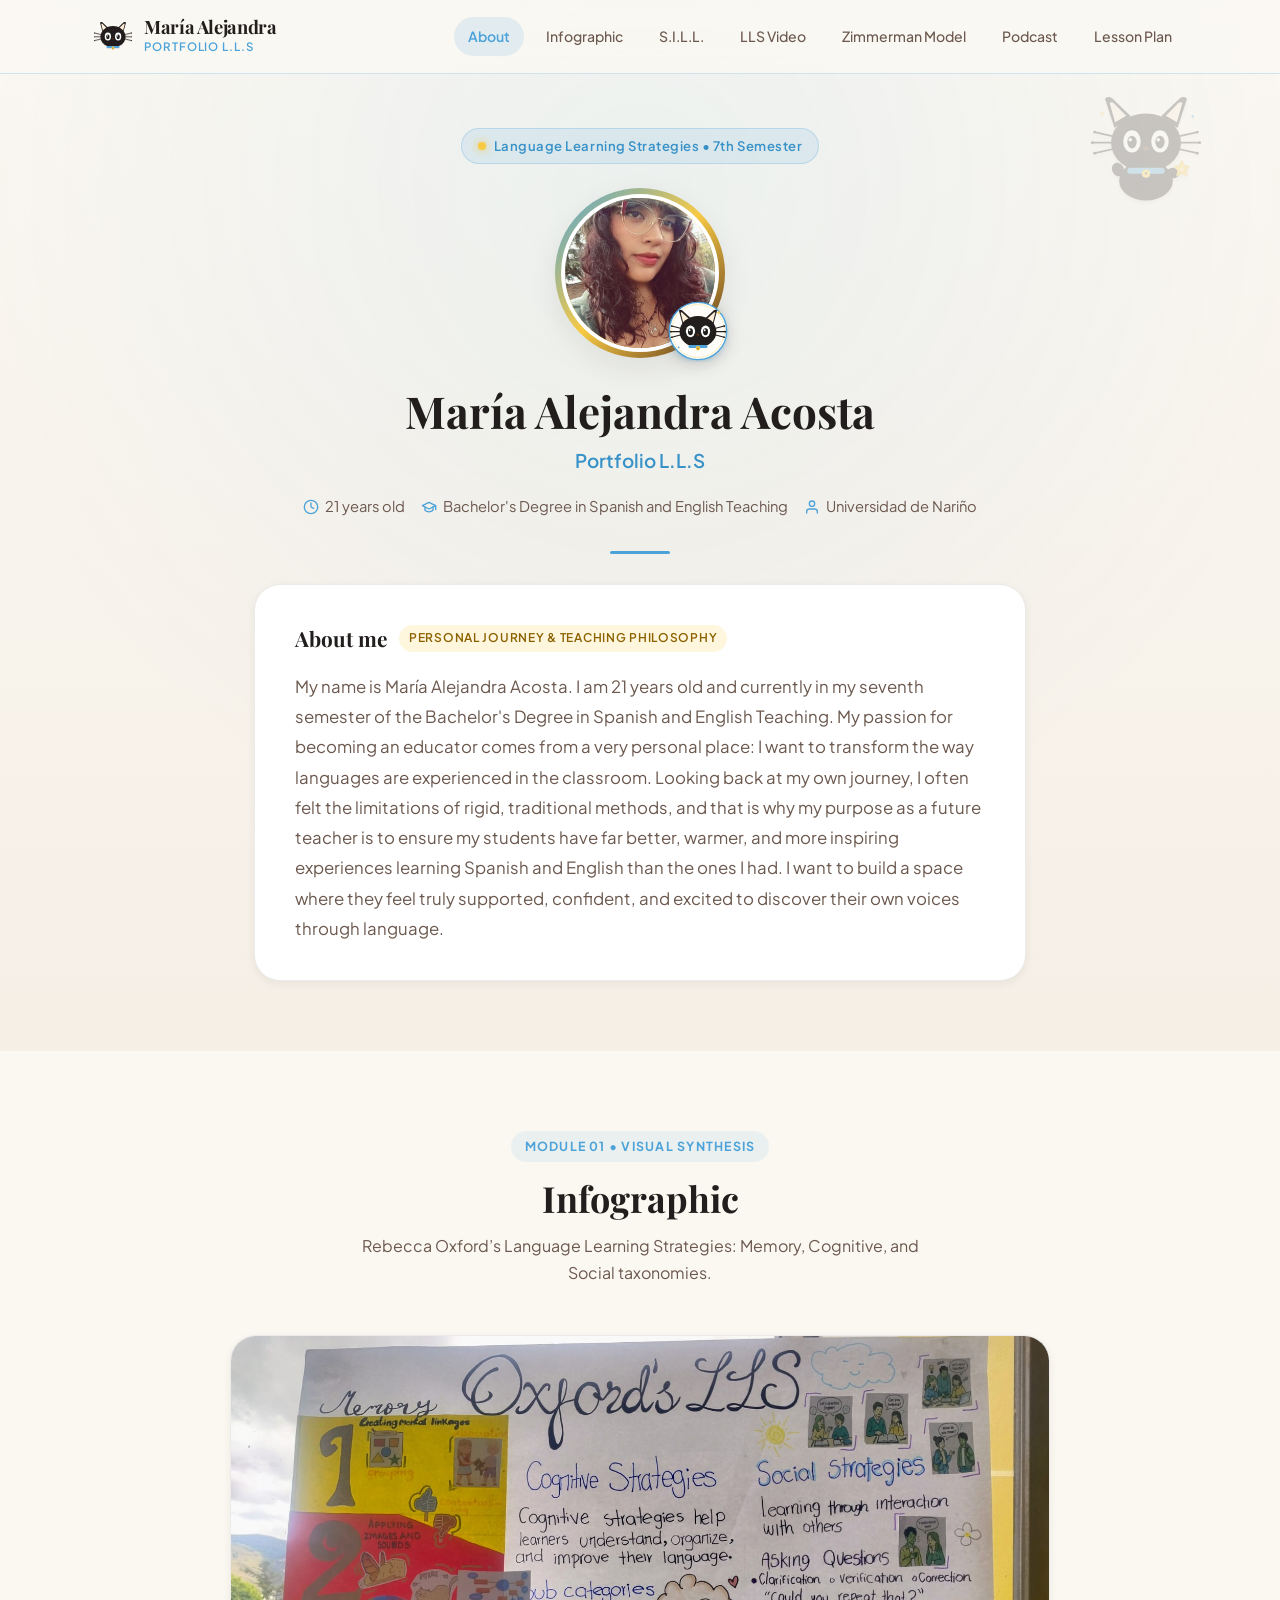
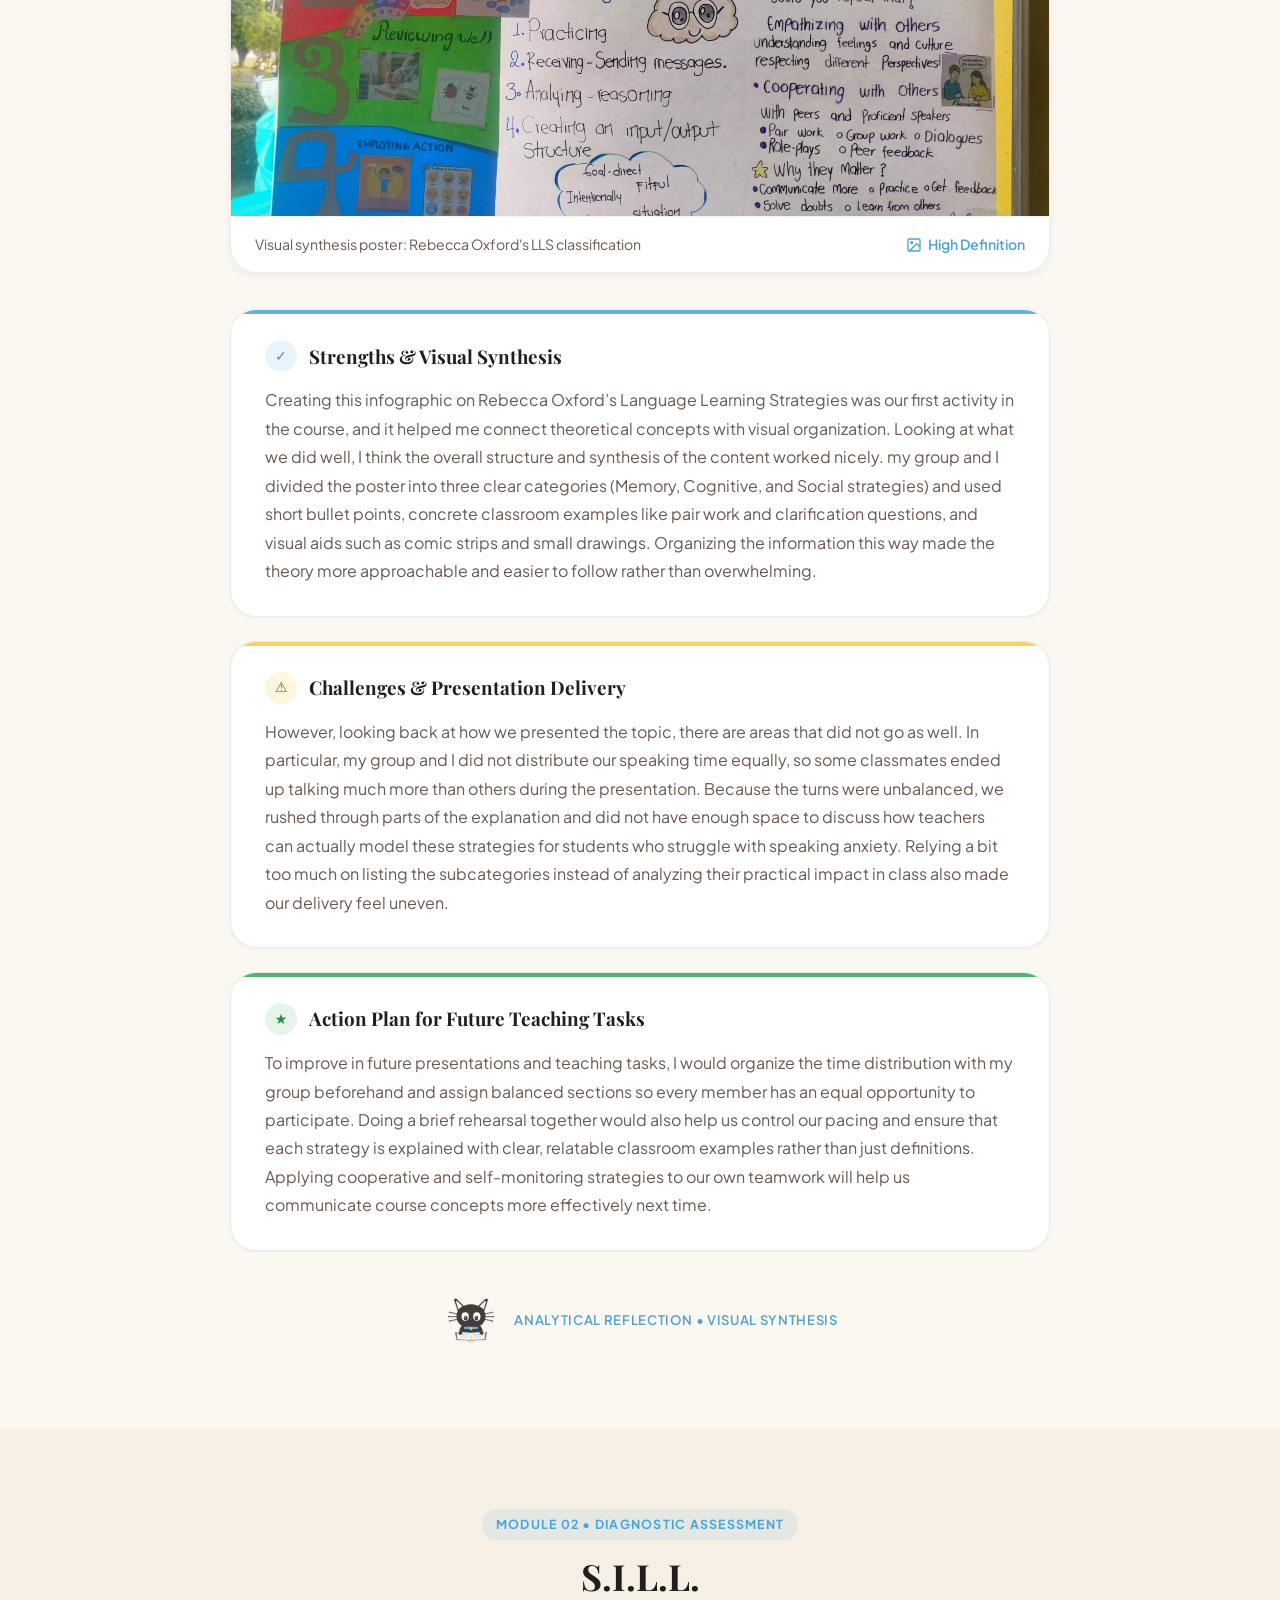
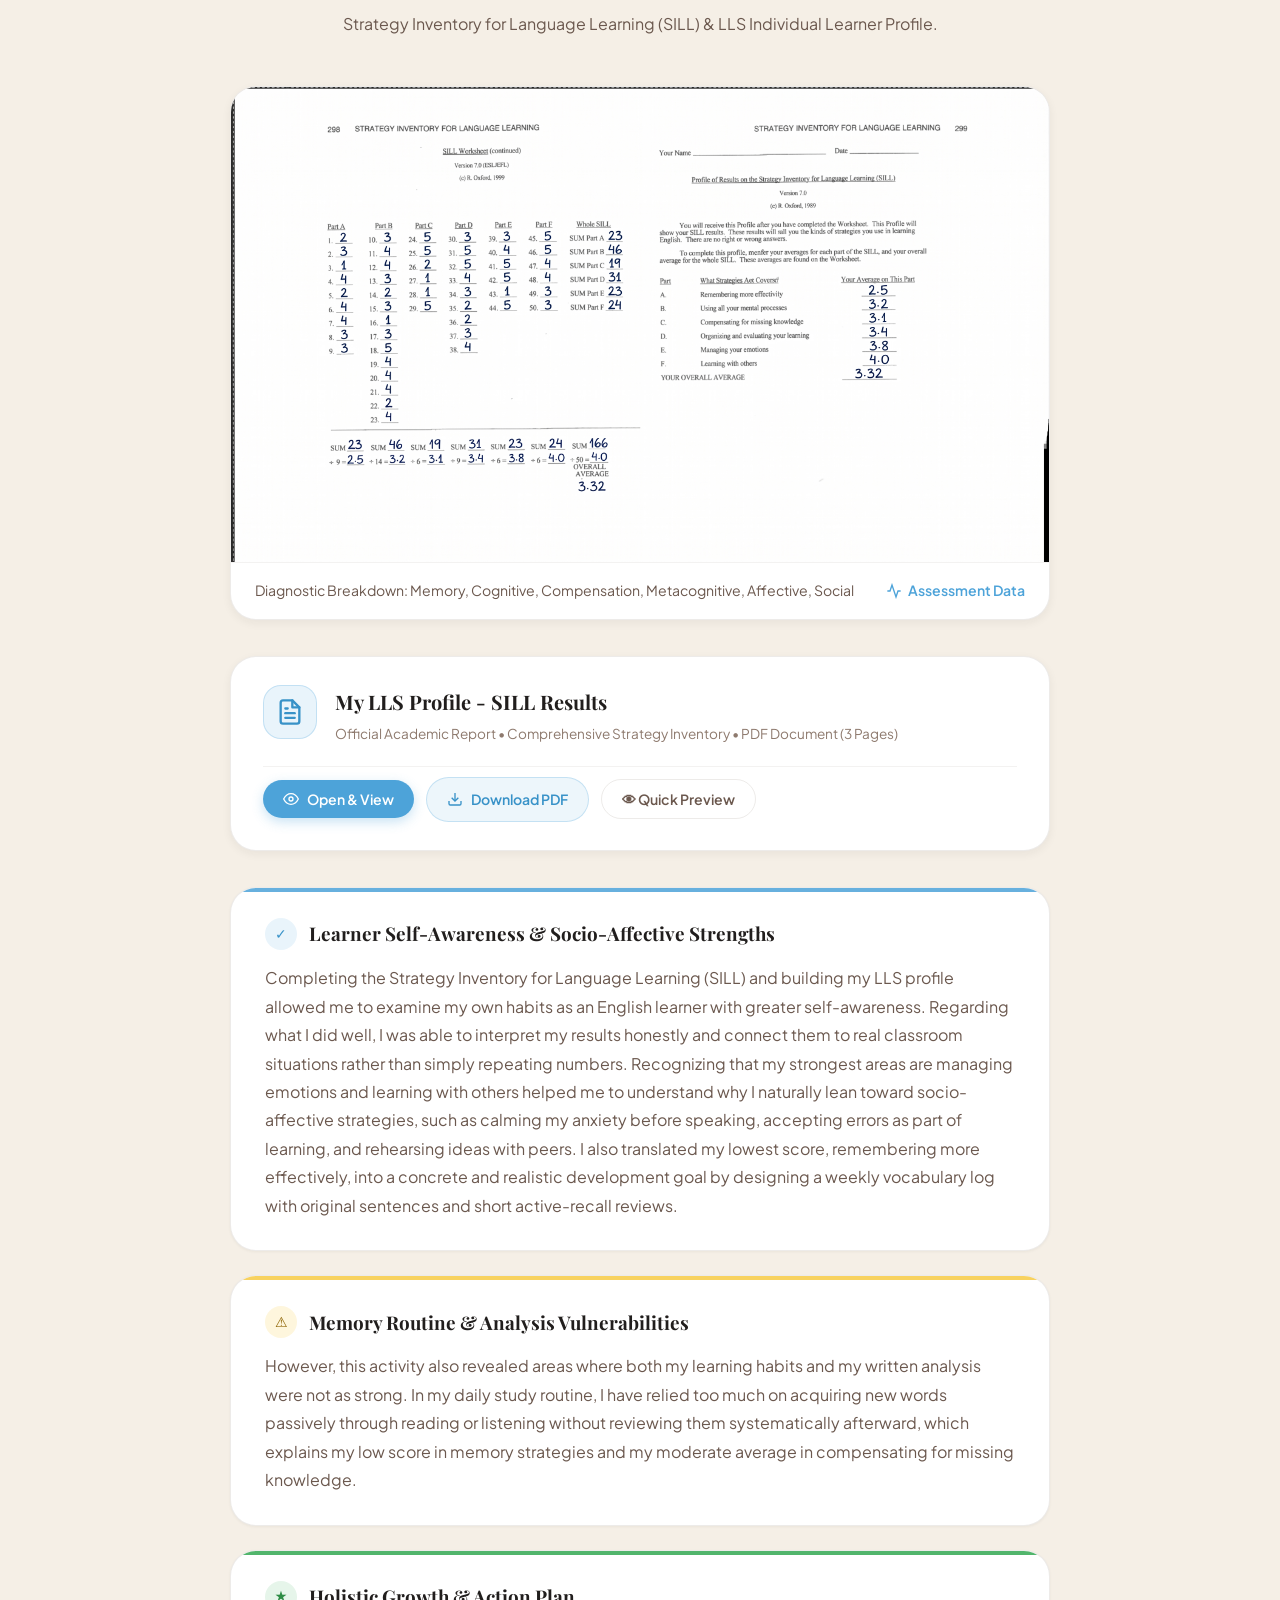
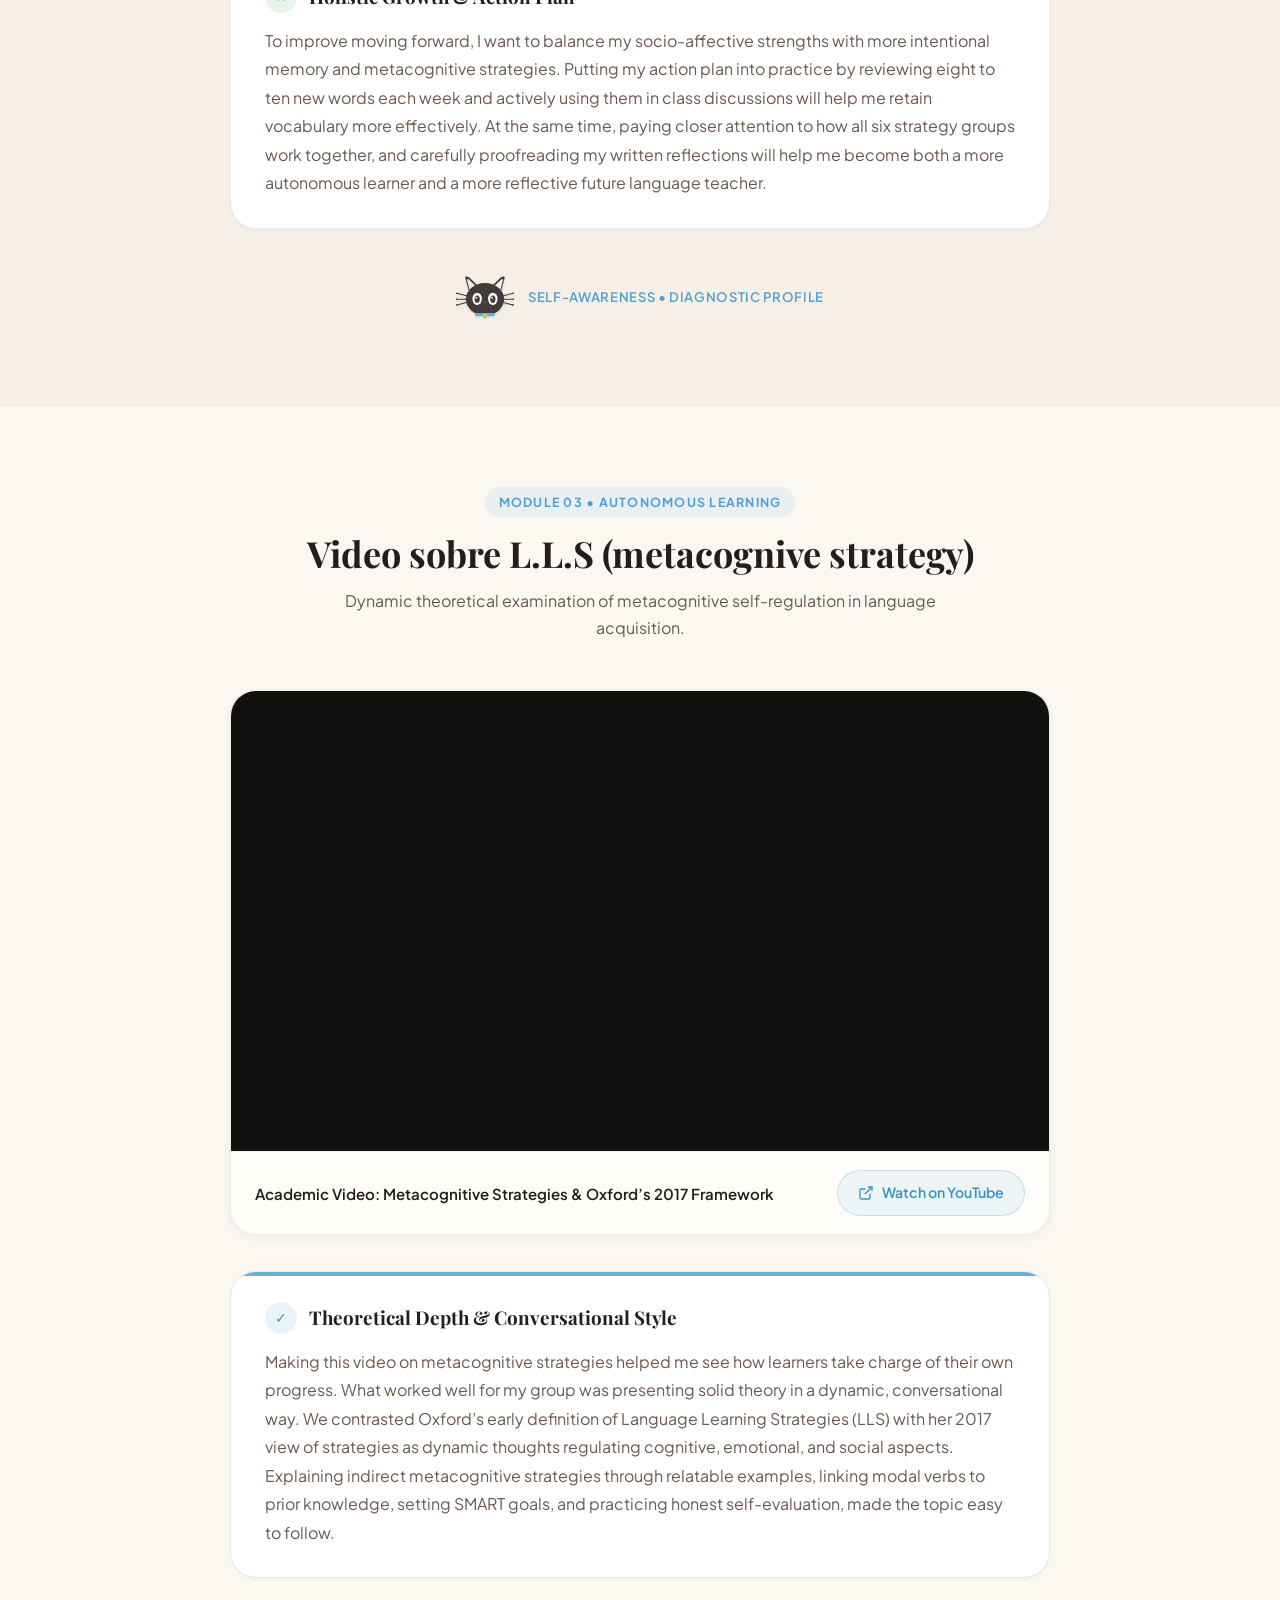
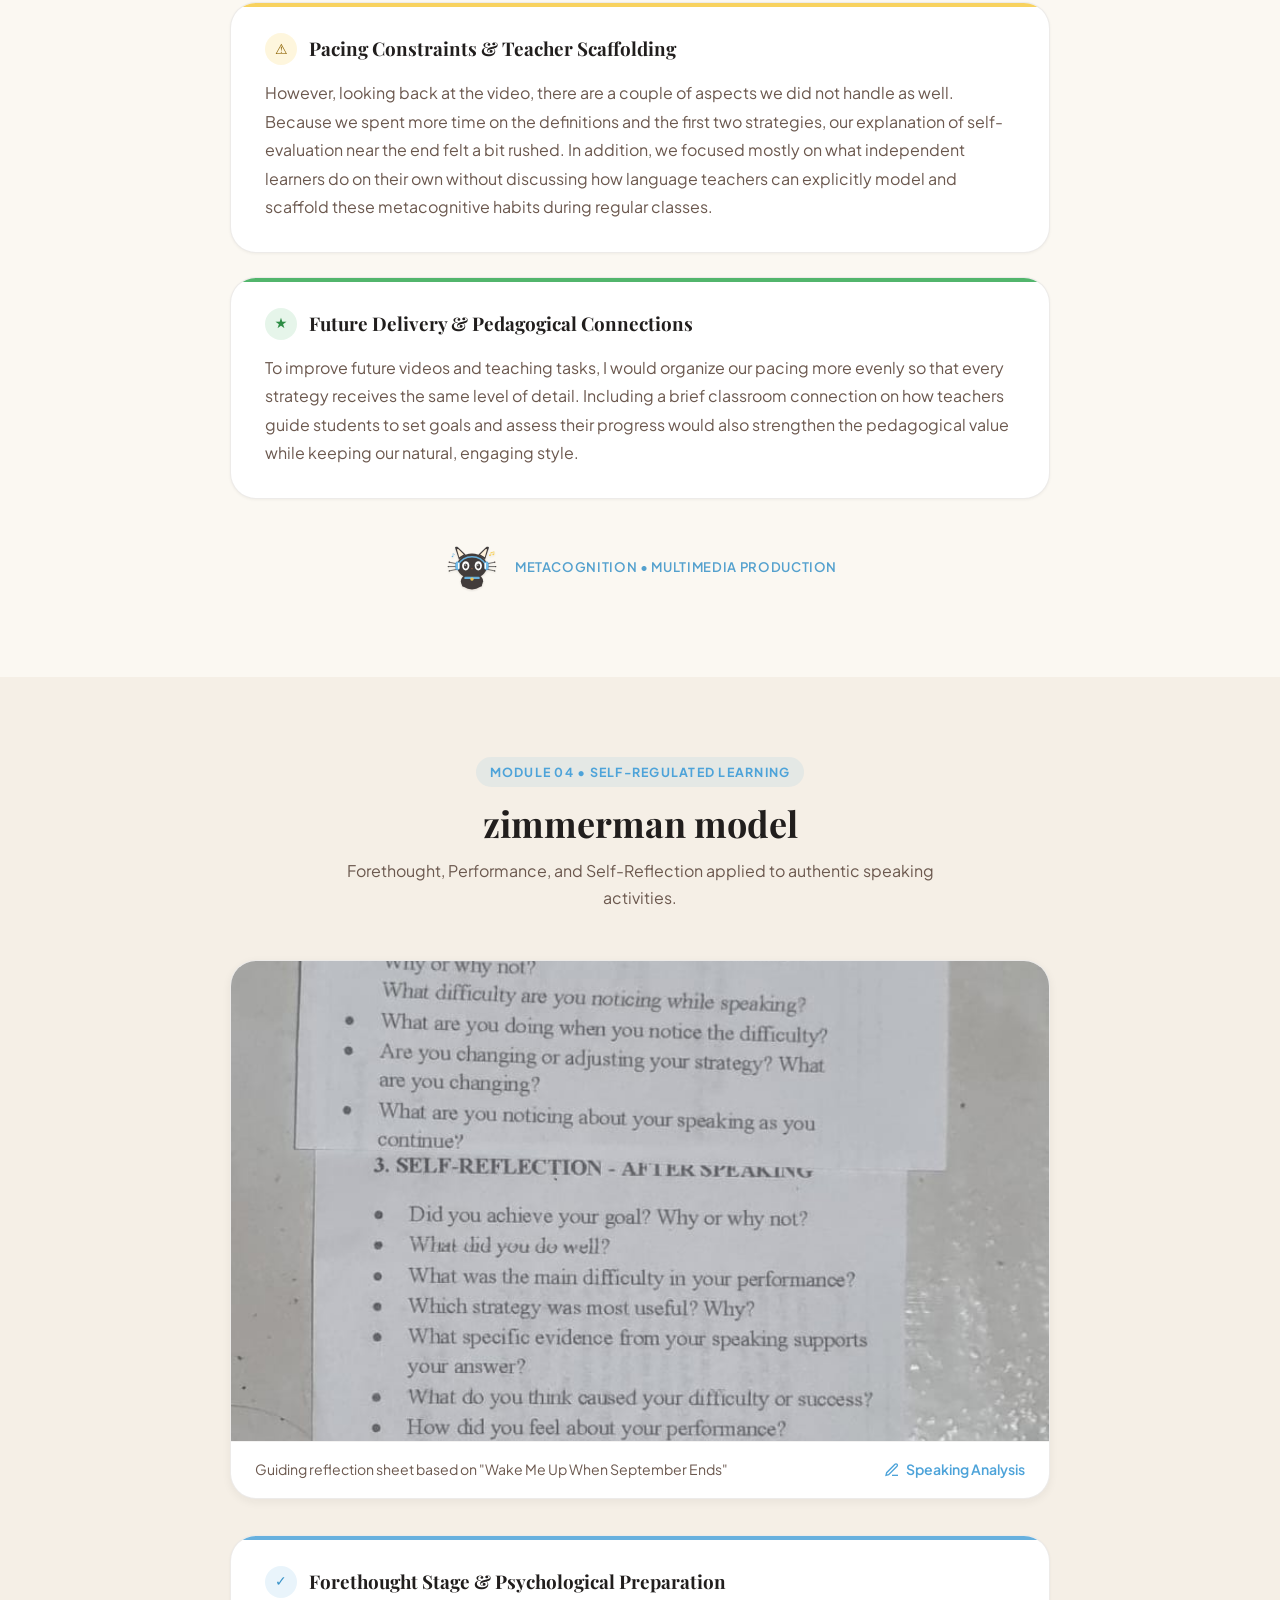
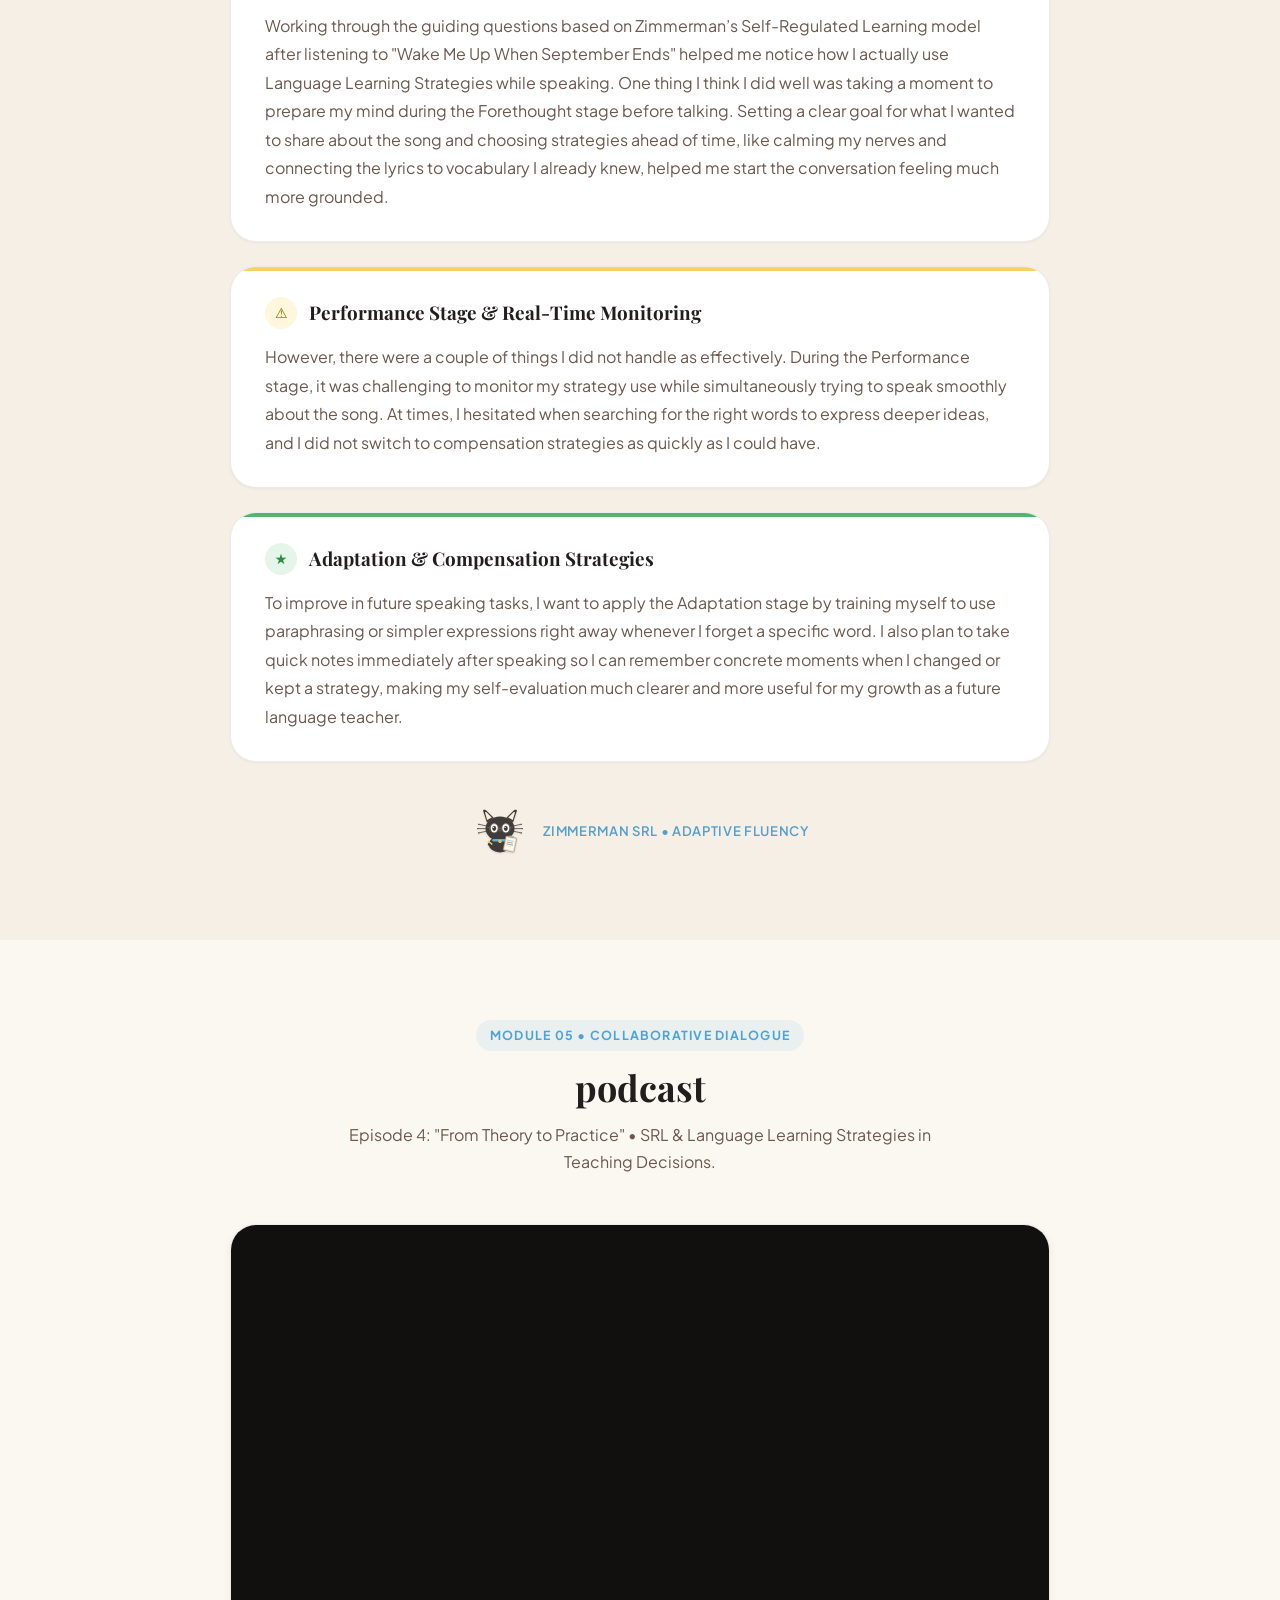
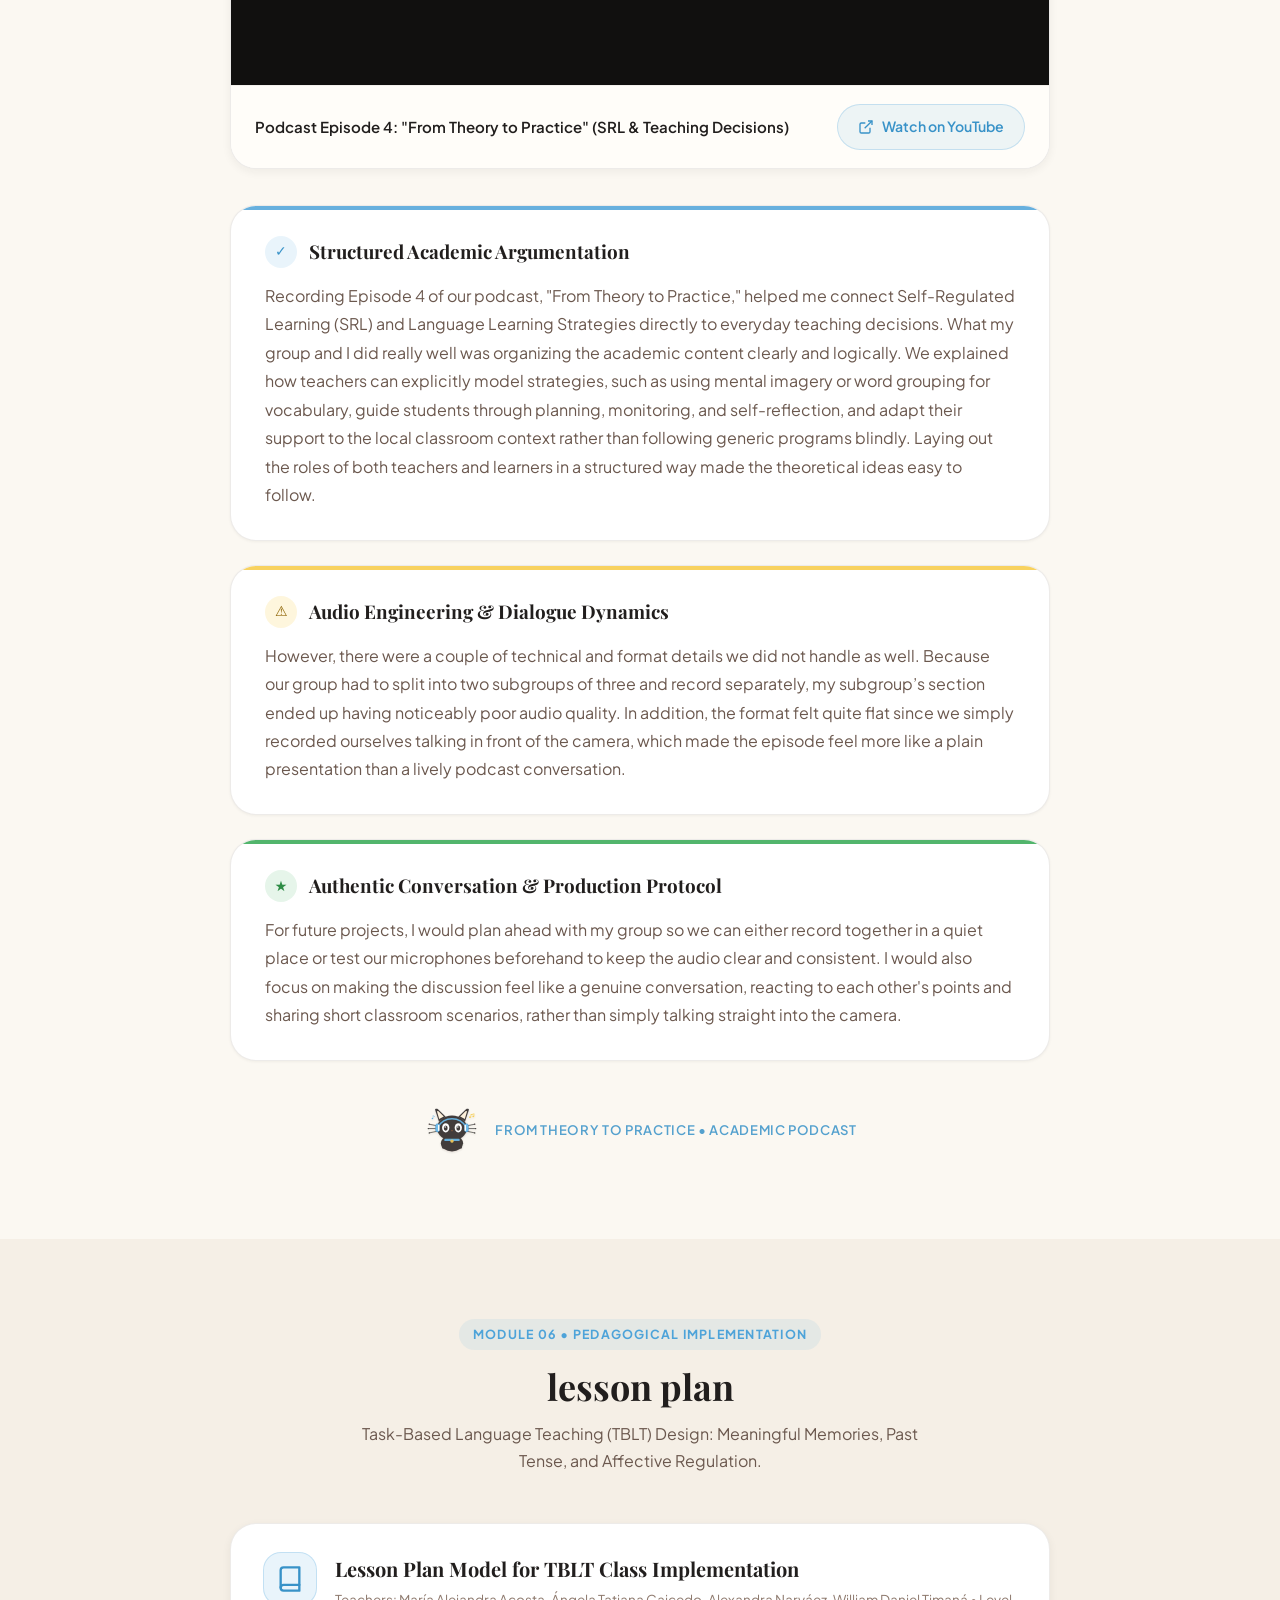
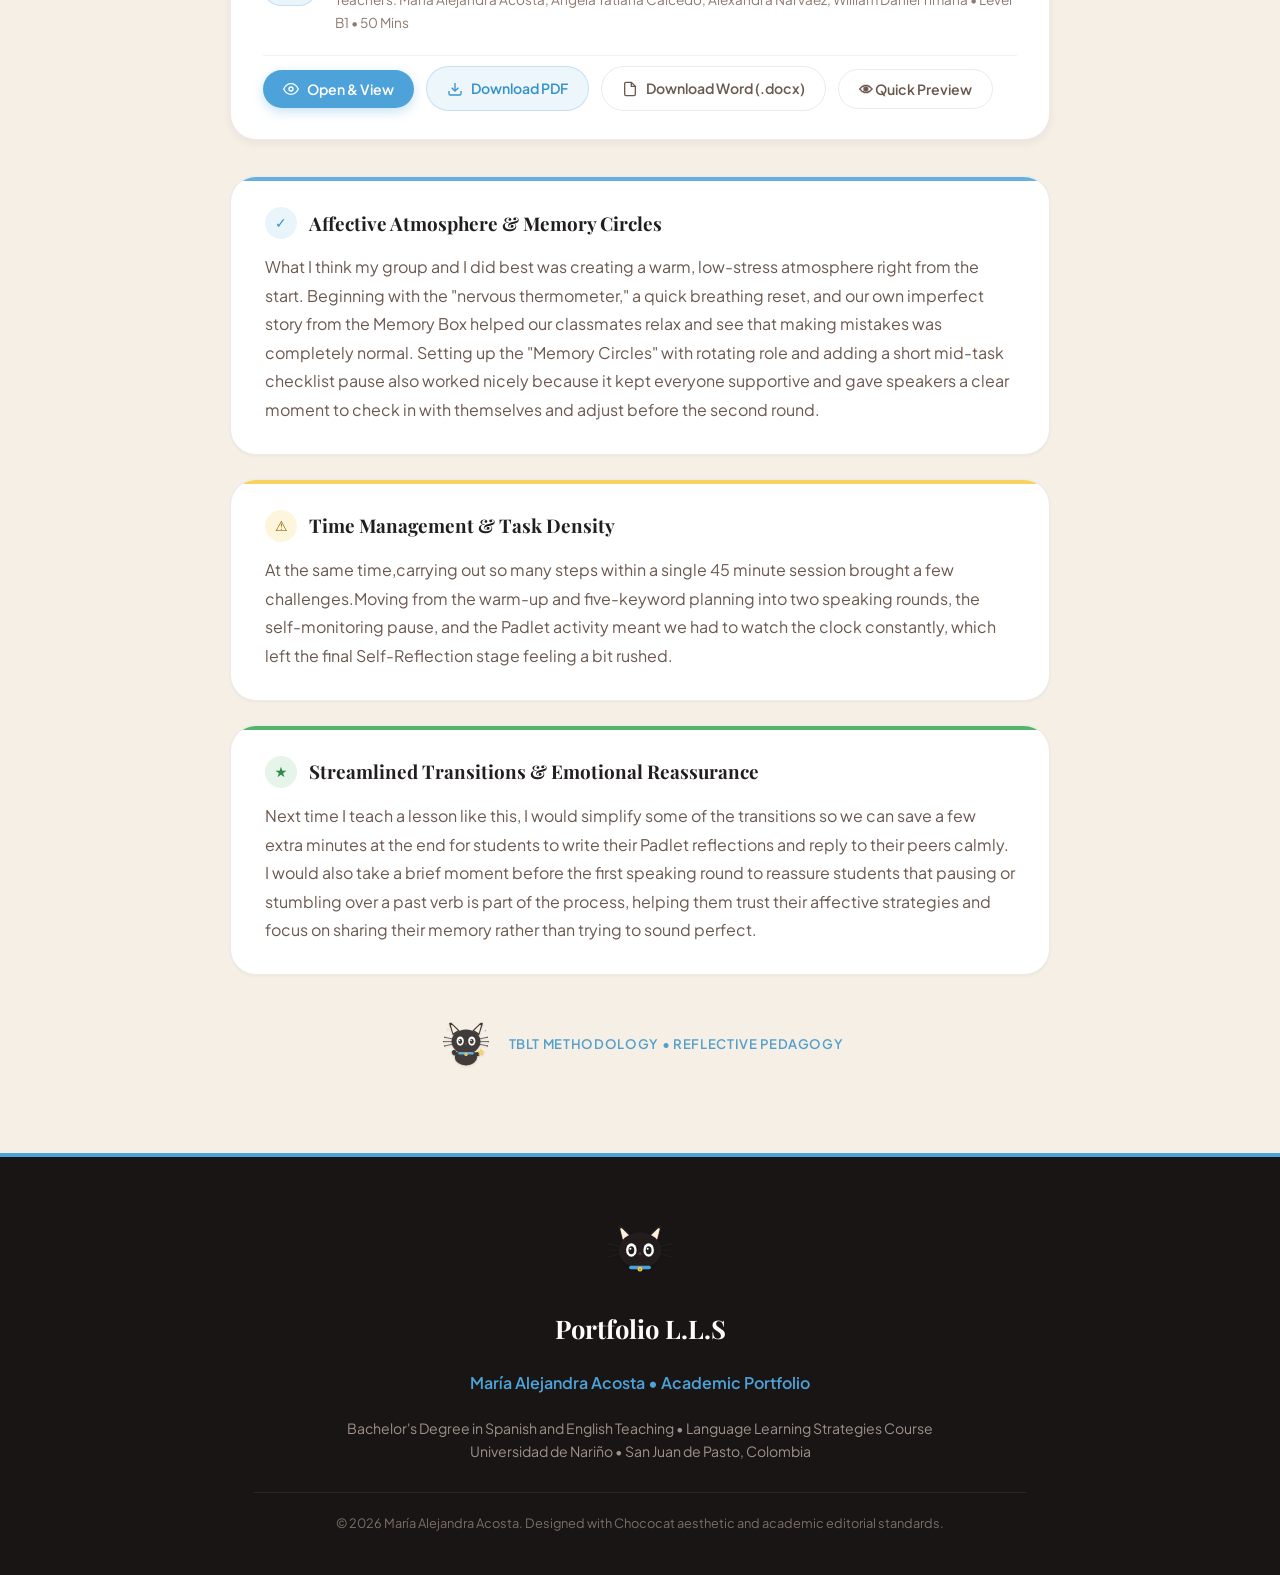
==== index.html @ d465d424 "feat: complete academic portfolio with Chococat theme, exact text fidelity and organized assets" ====
<!DOCTYPE html>
<html lang="en">
<head>
  <meta charset="UTF-8">
  <meta name="viewport" content="width=device-width, initial-scale=1.0">
  <title>Portfolio L.L.S | María Alejandra Acosta</title>
  <meta name="description" content="Academic Portfolio for Language Learning Strategies (L.L.S.) by María Alejandra Acosta, Bachelor's Degree in Spanish and English Teaching.">
  <meta name="author" content="María Alejandra Acosta">
  
  <!-- Favicon Chococat -->
  <link rel="icon" type="image/svg+xml" href="assets/images/favicon.svg">
  
  <!-- Stylesheets -->
  <link rel="stylesheet" href="assets/css/styles.css">
</head>
<body>

  <!-- ======================================================================
       Fixed Navbar with Glassmorphism
       ====================================================================== -->
  <header class="navbar" id="navbar">
    <div class="container navbar__inner">
      <a href="#about" class="navbar__brand" aria-label="Go to top">
        <img src="assets/images/chococat-head.svg" alt="Chococat Logo" class="navbar__logo-icon">
        <div class="navbar__brand-text">
          <span class="navbar__brand-name">María Alejandra</span>
          <span class="navbar__brand-tag">Portfolio L.L.S</span>
        </div>
      </a>

      <!-- Desktop Navigation Menu -->
      <nav class="navbar__nav" id="navbar-menu" aria-label="Main Navigation">
        <a href="#about" class="navbar__link active">About</a>
        <a href="#infographic" class="navbar__link">Infographic</a>
        <a href="#sill" class="navbar__link">S.I.L.L.</a>
        <a href="#metacognitive-video" class="navbar__link">LLS Video</a>
        <a href="#zimmerman" class="navbar__link">Zimmerman Model</a>
        <a href="#podcast" class="navbar__link">Podcast</a>
        <a href="#lesson-plan" class="navbar__link">Lesson Plan</a>
      </nav>

      <!-- Mobile Hamburger Toggle -->
      <button class="navbar__toggle" id="navbar-toggle" aria-label="Toggle navigation menu" aria-expanded="false">
        <span class="navbar__toggle-icon">
          <span class="navbar__toggle-line"></span>
          <span class="navbar__toggle-line"></span>
          <span class="navbar__toggle-line"></span>
        </span>
      </button>
    </div>
  </header>

  <main>
    <!-- ====================================================================
         Hero Section & About Me
         ==================================================================== -->
    <header class="hero" id="about">
      <div class="container hero__inner">
        <!-- Floating Subtle Chococat Decoration -->
        <img src="assets/images/chococat-star.svg" alt="" class="hero__decoration-cat" aria-hidden="true">

        <div class="hero__badge-track">
          <span class="hero__badge-dot"></span>
          <span>Language Learning Strategies &bull; 7th Semester</span>
        </div>

        <!-- Profile Photo with Chococat Interactive Badge -->
        <div class="hero__avatar-wrapper">
          <div class="hero__avatar-ring">
            <img src="assets/images/maria-alejandra-profile.jpg" alt="Photograph of María Alejandra Acosta" class="hero__avatar-img">
          </div>
          <img src="assets/images/chococat-badge.svg" alt="Chococat Badge" class="hero__avatar-chococat-badge" title="Chococat Academic Companion">
        </div>

        <h1 class="hero__title">María Alejandra Acosta</h1>
        <p class="hero__subtitle">Portfolio L.L.S</p>

        <div class="hero__meta">
          <span class="hero__meta-item">
            <svg viewBox="0 0 24 24" fill="none" stroke="currentColor" stroke-width="2" stroke-linecap="round" stroke-linejoin="round"><circle cx="12" cy="12" r="10"></circle><polyline points="12 6 12 12 16 14"></polyline></svg>
            21 years old
          </span>
          <span class="hero__meta-item">
            <svg viewBox="0 0 24 24" fill="none" stroke="currentColor" stroke-width="2" stroke-linecap="round" stroke-linejoin="round"><path d="M22 10v6M2 10l10-5 10 5-10 5z"></path><path d="M6 12v5c3 3 9 3 12 0v-5"></path></svg>
            Bachelor's Degree in Spanish and English Teaching
          </span>
          <span class="hero__meta-item">
            <svg viewBox="0 0 24 24" fill="none" stroke="currentColor" stroke-width="2" stroke-linecap="round" stroke-linejoin="round"><path d="M20 21v-2a4 4 0 0 0-4-4H8a4 4 0 0 0-4 4v2"></path><circle cx="12" cy="7" r="4"></circle></svg>
            Universidad de Nariño
          </span>
        </div>

        <div class="hero__divider"></div>

        <!-- About Me Card (100% Exact Text) -->
        <section class="hero__statement-card content-block" aria-labelledby="about-me-title">
          <div class="hero__statement-header">
            <h2 id="about-me-title" class="hero__statement-label">About me</h2>
            <span class="hero__statement-badge">Personal Journey & Teaching Philosophy</span>
          </div>
          <p class="hero__statement-text">My name is María Alejandra Acosta. I am 21 years old and currently in my seventh semester of the Bachelor's Degree in Spanish and English Teaching. My passion for becoming an educator comes from a very personal place: I want to transform the way languages are experienced in the classroom. Looking back at my own journey, I often felt the limitations of rigid, traditional methods, and that is why my purpose as a future teacher is to ensure my students have far better, warmer, and more inspiring experiences learning Spanish and English than the ones I had. I want to build a space where they feel truly supported, confident, and excited to discover their own voices through language.</p>
        </section>
      </div>
    </header>

    <!-- ====================================================================
         Section 1: Infographic
         ==================================================================== -->
    <section class="section" id="infographic" aria-labelledby="infographic-title">
      <div class="container">
        <div class="section__header">
          <span class="section__tag">Module 01 &bull; Visual Synthesis</span>
          <h2 id="infographic-title" class="section__title">Infographic</h2>
          <p class="section__desc">Rebecca Oxford’s Language Learning Strategies: Memory, Cognitive, and Social taxonomies.</p>
        </div>

        <!-- Media Showcase Card -->
        <div class="media-card content-block">
          <div class="media-card__preview-wrapper" data-lightbox-index="0" role="button" tabindex="0" aria-label="Open infographic in full screen image viewer">
            <img src="assets/images/infografia-oxford-lls.jpg" alt="Infographic of Rebecca Oxford's Language Learning Strategies" class="media-card__img">
            <div class="media-card__overlay">
              <span class="media-card__action-btn">
                <svg width="18" height="18" viewBox="0 0 24 24" fill="none" stroke="currentColor" stroke-width="2" stroke-linecap="round" stroke-linejoin="round"><circle cx="11" cy="11" r="8"></circle><line x1="21" y1="21" x2="16.65" y2="16.65"></line><line x1="11" y1="8" x2="11" y2="14"></line><line x1="8" y1="11" x2="14" y2="11"></line></svg>
                View High-Resolution Infographic
              </span>
            </div>
          </div>
          <div class="media-card__caption">
            <span>Visual synthesis poster: Rebecca Oxford's LLS classification</span>
            <span class="media-card__caption-badge">
              <svg width="16" height="16" viewBox="0 0 24 24" fill="none" stroke="currentColor" stroke-width="2"><rect x="3" y="3" width="18" height="18" rx="2" ry="2"></rect><circle cx="8.5" cy="8.5" r="1.5"></circle><polyline points="21 15 16 10 5 21"></polyline></svg>
              High Definition
            </span>
          </div>
        </div>

        <!-- Reflective Analysis Blocks (100% Exact Text) -->
        <div class="reflection-grid content-block">
          <article class="reflection-item">
            <div class="reflection-item__header">
              <span class="reflection-item__icon">&#10003;</span>
              <h3 class="reflection-item__title">Strengths & Visual Synthesis</h3>
            </div>
            <p class="reflection-item__text">Creating this infographic on Rebecca Oxford’s Language Learning Strategies was our first activity in the course, and it helped me connect theoretical concepts with visual organization. Looking at what we did well, I think the overall structure and synthesis of the content worked nicely. my group and I divided the poster into three clear categories (Memory, Cognitive, and Social strategies) and used short bullet points, concrete classroom examples like pair work and clarification questions, and visual aids such as comic strips and small drawings. Organizing the information this way made the theory more approachable and easier to follow rather than overwhelming.</p>
          </article>

          <article class="reflection-item reflection-item--warning">
            <div class="reflection-item__header">
              <span class="reflection-item__icon">&#9888;</span>
              <h3 class="reflection-item__title">Challenges & Presentation Delivery</h3>
            </div>
            <p class="reflection-item__text">However, looking back at how we presented the topic, there are areas that did not go as well. In particular, my group and I did not distribute our speaking time equally, so some classmates ended up talking much more than others during the presentation. Because the turns were unbalanced, we rushed through parts of the explanation and did not have enough space to discuss how teachers can actually model these strategies for students who struggle with speaking anxiety. Relying a bit too much on listing the subcategories instead of analyzing their practical impact in class also made our delivery feel uneven.</p>
          </article>

          <article class="reflection-item reflection-item--success">
            <div class="reflection-item__header">
              <span class="reflection-item__icon">&#9733;</span>
              <h3 class="reflection-item__title">Action Plan for Future Teaching Tasks</h3>
            </div>
            <p class="reflection-item__text">To improve in future presentations and teaching tasks, I would organize the time distribution with my group beforehand and assign balanced sections so every member has an equal opportunity to participate. Doing a brief rehearsal together would also help us control our pacing and ensure that each strategy is explained with clear, relatable classroom examples rather than just definitions. Applying cooperative and self-monitoring strategies to our own teamwork will help us communicate course concepts more effectively next time.</p>
          </article>
        </div>

        <div class="section__chococat-stamp">
          <img src="assets/images/chococat-reading.svg" alt="Chococat reading" class="section__chococat-stamp-img">
          <span class="section__chococat-stamp-text">Analytical Reflection &bull; Visual Synthesis</span>
        </div>
      </div>
    </section>

    <!-- ====================================================================
         Section 2: S.I.L.L.
         ==================================================================== -->
    <section class="section section--alt" id="sill" aria-labelledby="sill-title">
      <div class="container">
        <div class="section__header">
          <span class="section__tag">Module 02 &bull; Diagnostic Assessment</span>
          <h2 id="sill-title" class="section__title">S.I.L.L.</h2>
          <p class="section__desc">Strategy Inventory for Language Learning (SILL) & LLS Individual Learner Profile.</p>
        </div>

        <!-- Image Showcase Card (Results Graph) -->
        <div class="media-card content-block">
          <div class="media-card__preview-wrapper" data-lightbox-index="1" role="button" tabindex="0" aria-label="Open SILL graph in image viewer">
            <img src="assets/images/sill-profile-graph.jpg" alt="Visual graph and strategic averages from SILL inventory" class="media-card__img">
            <div class="media-card__overlay">
              <span class="media-card__action-btn">
                <svg width="18" height="18" viewBox="0 0 24 24" fill="none" stroke="currentColor" stroke-width="2" stroke-linecap="round" stroke-linejoin="round"><circle cx="11" cy="11" r="8"></circle><line x1="21" y1="21" x2="16.65" y2="16.65"></line><line x1="11" y1="8" x2="11" y2="14"></line><line x1="8" y1="11" x2="14" y2="11"></line></svg>
                View SILL Profile Graph
              </span>
            </div>
          </div>
          <div class="media-card__caption">
            <span>Diagnostic Breakdown: Memory, Cognitive, Compensation, Metacognitive, Affective, Social</span>
            <span class="media-card__caption-badge">
              <svg width="16" height="16" viewBox="0 0 24 24" fill="none" stroke="currentColor" stroke-width="2"><polyline points="22 12 18 12 15 21 9 3 6 12 2 12"></polyline></svg>
              Assessment Data
            </span>
          </div>
        </div>

        <!-- Document Card (SILL PDF) with Action Buttons -->
        <div class="doc-card content-block">
          <div class="doc-card__header">
            <div class="doc-card__icon-box">
              <svg viewBox="0 0 24 24" fill="none" stroke="currentColor" stroke-width="2" stroke-linecap="round" stroke-linejoin="round"><path d="M14 2H6a2 2 0 0 0-2 2v16a2 2 0 0 0 2 2h12a2 2 0 0 0 2-2V8z"></path><polyline points="14 2 14 8 20 8"></polyline><line x1="16" y1="13" x2="8" y2="13"></line><line x1="16" y1="17" x2="8" y2="17"></line><polyline points="10 9 9 9 8 9"></polyline></svg>
            </div>
            <div class="doc-card__info">
              <h3 class="doc-card__title">My LLS Profile - SILL Results</h3>
              <p class="doc-card__meta">Official Academic Report &bull; Comprehensive Strategy Inventory &bull; PDF Document (3 Pages)</p>
            </div>
          </div>

          <div class="doc-card__actions">
            <button class="btn btn--primary" data-doc-view="assets/documents/My-LLS-Profile-SILL-Results.pdf" data-doc-title="My LLS Profile - SILL Results">
              <svg width="16" height="16" viewBox="0 0 24 24" fill="none" stroke="currentColor" stroke-width="2"><path d="M1 12s4-8 11-8 11 8 11 8-4 8-11 8-11-8-11-8z"></path><circle cx="12" cy="12" r="3"></circle></svg>
              Open &amp; View
            </button>
            <a href="assets/documents/My-LLS-Profile-SILL-Results.pdf" download="My-LLS-Profile-SILL-Results.pdf" class="btn btn--secondary">
              <svg width="16" height="16" viewBox="0 0 24 24" fill="none" stroke="currentColor" stroke-width="2"><path d="M21 15v4a2 2 0 0 1-2 2H5a2 2 0 0 1-2-2v-4"></path><polyline points="7 10 12 15 17 10"></polyline><line x1="12" y1="15" x2="12" y2="3"></line></svg>
              Download PDF
            </a>
            <button class="btn btn--outline" data-quick-preview-target="sill-embed-preview">
              👁 Quick Preview
            </button>
          </div>

          <div id="sill-embed-preview" class="doc-card__embed-wrapper">
            <iframe class="doc-card__iframe" src="assets/documents/My-LLS-Profile-SILL-Results.pdf" title="SILL Profile Embedded Preview"></iframe>
          </div>
        </div>

        <!-- Reflective Analysis Blocks (100% Exact Text) -->
        <div class="reflection-grid content-block">
          <article class="reflection-item">
            <div class="reflection-item__header">
              <span class="reflection-item__icon">&#10003;</span>
              <h3 class="reflection-item__title">Learner Self-Awareness & Socio-Affective Strengths</h3>
            </div>
            <p class="reflection-item__text">Completing the Strategy Inventory for Language Learning (SILL) and building my LLS profile allowed me to examine my own habits as an English learner with greater self-awareness. Regarding what I did well, I was able to interpret my results honestly and connect them to real classroom situations rather than simply repeating numbers. Recognizing that my strongest areas are managing emotions and learning with others helped me to understand why I naturally lean toward socio-affective strategies, such as calming my anxiety before speaking, accepting errors as part of learning, and rehearsing ideas with peers. I also translated my lowest score, remembering more effectively, into a concrete and realistic development goal by designing a weekly vocabulary log with original sentences and short active-recall reviews.</p>
          </article>

          <article class="reflection-item reflection-item--warning">
            <div class="reflection-item__header">
              <span class="reflection-item__icon">&#9888;</span>
              <h3 class="reflection-item__title">Memory Routine & Analysis Vulnerabilities</h3>
            </div>
            <p class="reflection-item__text">However, this activity also revealed areas where both my learning habits and my written analysis were not as strong. In my daily study routine, I have relied too much on acquiring new words passively through reading or listening without reviewing them systematically afterward, which explains my low score in memory strategies and my moderate average in compensating for missing knowledge.</p>
          </article>

          <article class="reflection-item reflection-item--success">
            <div class="reflection-item__header">
              <span class="reflection-item__icon">&#9733;</span>
              <h3 class="reflection-item__title">Holistic Growth & Action Plan</h3>
            </div>
            <p class="reflection-item__text">To improve moving forward, I want to balance my socio-affective strengths with more intentional memory and metacognitive strategies. Putting my action plan into practice by reviewing eight to ten new words each week and actively using them in class discussions will help me retain vocabulary more effectively. At the same time, paying closer attention to how all six strategy groups work together, and carefully proofreading my written reflections will help me become both a more autonomous learner and a more reflective future language teacher.</p>
          </article>
        </div>

        <div class="section__chococat-stamp">
          <img src="assets/images/chococat-head.svg" alt="Chococat face" class="section__chococat-stamp-img">
          <span class="section__chococat-stamp-text">Self-Awareness &bull; Diagnostic Profile</span>
        </div>
      </div>
    </section>

    <!-- ====================================================================
         Section 3: Video sobre L.L.S (Metacognitive Strategy)
         ==================================================================== -->
    <section class="section" id="metacognitive-video" aria-labelledby="video-title">
      <div class="container">
        <div class="section__header">
          <span class="section__tag">Module 03 &bull; Autonomous Learning</span>
          <h2 id="video-title" class="section__title">Video sobre L.L.S (metacognive strategy)</h2>
          <p class="section__desc">Dynamic theoretical examination of metacognitive self-regulation in language acquisition.</p>
        </div>

        <!-- YouTube Video Card -->
        <div class="video-card content-block">
          <div class="video-card__player-box">
            <iframe 
              src="https://www.youtube.com/embed/eWABlpCGS30" 
              title="Video sobre L.L.S - Metacognitive Strategy" 
              allow="accelerometer; autoplay; clipboard-write; encrypted-media; gyroscope; picture-in-picture; web-share" 
              allowfullscreen>
            </iframe>
          </div>
          <div class="video-card__footer">
            <span class="video-card__footer-title">Academic Video: Metacognitive Strategies &amp; Oxford’s 2017 Framework</span>
            <a href="https://youtu.be/eWABlpCGS30?si=Zzqsur-CzvTIGIzG" target="_blank" rel="noopener noreferrer" class="btn btn--secondary">
              <svg width="16" height="16" viewBox="0 0 24 24" fill="none" stroke="currentColor" stroke-width="2"><path d="M18 13v6a2 2 0 0 1-2 2H5a2 2 0 0 1-2-2V8a2 2 0 0 1 2-2h6"></path><polyline points="15 3 21 3 21 9"></polyline><line x1="10" y1="14" x2="21" y2="3"></line></svg>
              Watch on YouTube
            </a>
          </div>
        </div>

        <!-- Reflective Analysis Blocks (100% Exact Text) -->
        <div class="reflection-grid content-block">
          <article class="reflection-item">
            <div class="reflection-item__header">
              <span class="reflection-item__icon">&#10003;</span>
              <h3 class="reflection-item__title">Theoretical Depth & Conversational Style</h3>
            </div>
            <p class="reflection-item__text">Making this video on metacognitive strategies helped me see how learners take charge of their own progress. What worked well for my group was presenting solid theory in a dynamic, conversational way. We contrasted Oxford’s early definition of Language Learning Strategies (LLS) with her 2017 view of strategies as dynamic thoughts regulating cognitive, emotional, and social aspects. Explaining indirect metacognitive strategies through relatable examples, linking modal verbs to prior knowledge, setting SMART goals, and practicing honest self-evaluation, made the topic easy to follow.</p>
          </article>

          <article class="reflection-item reflection-item--warning">
            <div class="reflection-item__header">
              <span class="reflection-item__icon">&#9888;</span>
              <h3 class="reflection-item__title">Pacing Constraints & Teacher Scaffolding</h3>
            </div>
            <p class="reflection-item__text">However, looking back at the video, there are a couple of aspects we did not handle as well. Because we spent more time on the definitions and the first two strategies, our explanation of self-evaluation near the end felt a bit rushed. In addition, we focused mostly on what independent learners do on their own without discussing how language teachers can explicitly model and scaffold these metacognitive habits during regular classes.</p>
          </article>

          <article class="reflection-item reflection-item--success">
            <div class="reflection-item__header">
              <span class="reflection-item__icon">&#9733;</span>
              <h3 class="reflection-item__title">Future Delivery & Pedagogical Connections</h3>
            </div>
            <p class="reflection-item__text">To improve future videos and teaching tasks, I would organize our pacing more evenly so that every strategy receives the same level of detail. Including a brief classroom connection on how teachers guide students to set goals and assess their progress would also strengthen the pedagogical value while keeping our natural, engaging style.</p>
          </article>
        </div>

        <div class="section__chococat-stamp">
          <img src="assets/images/chococat-audio.svg" alt="Chococat with headphones" class="section__chococat-stamp-img">
          <span class="section__chococat-stamp-text">Metacognition &bull; Multimedia Production</span>
        </div>
      </div>
    </section>

    <!-- ====================================================================
         Section 4: Zimmerman Model
         ==================================================================== -->
    <section class="section section--alt" id="zimmerman" aria-labelledby="zimmerman-title">
      <div class="container">
        <div class="section__header">
          <span class="section__tag">Module 04 &bull; Self-Regulated Learning</span>
          <h2 id="zimmerman-title" class="section__title">zimmerman model</h2>
          <p class="section__desc">Forethought, Performance, and Self-Reflection applied to authentic speaking activities.</p>
        </div>

        <!-- Media Showcase Card -->
        <div class="media-card content-block">
          <div class="media-card__preview-wrapper" data-lightbox-index="2" role="button" tabindex="0" aria-label="Open Zimmerman model notes in full image viewer">
            <img src="assets/images/zimmerman-model-reflection.jpg" alt="Zimmerman self-regulated learning model questions and answers" class="media-card__img">
            <div class="media-card__overlay">
              <span class="media-card__action-btn">
                <svg width="18" height="18" viewBox="0 0 24 24" fill="none" stroke="currentColor" stroke-width="2" stroke-linecap="round" stroke-linejoin="round"><circle cx="11" cy="11" r="8"></circle><line x1="21" y1="21" x2="16.65" y2="16.65"></line><line x1="11" y1="8" x2="11" y2="14"></line><line x1="8" y1="11" x2="14" y2="11"></line></svg>
                View Full Guided Questions Sheet
              </span>
            </div>
          </div>
          <div class="media-card__caption">
            <span>Guiding reflection sheet based on "Wake Me Up When September Ends"</span>
            <span class="media-card__caption-badge">
              <svg width="16" height="16" viewBox="0 0 24 24" fill="none" stroke="currentColor" stroke-width="2"><path d="M12 20h9"></path><path d="M16.5 3.5a2.121 2.121 0 0 1 3 3L7 19l-4 1 1-4L16.5 3.5z"></path></svg>
              Speaking Analysis
            </span>
          </div>
        </div>

        <!-- Reflective Analysis Blocks (100% Exact Text) -->
        <div class="reflection-grid content-block">
          <article class="reflection-item">
            <div class="reflection-item__header">
              <span class="reflection-item__icon">&#10003;</span>
              <h3 class="reflection-item__title">Forethought Stage & Psychological Preparation</h3>
            </div>
            <p class="reflection-item__text">Working through the guiding questions based on Zimmerman’s Self-Regulated Learning model after listening to "Wake Me Up When September Ends" helped me notice how I actually use Language Learning Strategies while speaking. One thing I think I did well was taking a moment to prepare my mind during the Forethought stage before talking. Setting a clear goal for what I wanted to share about the song and choosing strategies ahead of time, like calming my nerves and connecting the lyrics to vocabulary I already knew, helped me start the conversation feeling much more grounded.</p>
          </article>

          <article class="reflection-item reflection-item--warning">
            <div class="reflection-item__header">
              <span class="reflection-item__icon">&#9888;</span>
              <h3 class="reflection-item__title">Performance Stage & Real-Time Monitoring</h3>
            </div>
            <p class="reflection-item__text">However, there were a couple of things I did not handle as effectively. During the Performance stage, it was challenging to monitor my strategy use while simultaneously trying to speak smoothly about the song. At times, I hesitated when searching for the right words to express deeper ideas, and I did not switch to compensation strategies as quickly as I could have.</p>
          </article>

          <article class="reflection-item reflection-item--success">
            <div class="reflection-item__header">
              <span class="reflection-item__icon">&#9733;</span>
              <h3 class="reflection-item__title">Adaptation & Compensation Strategies</h3>
            </div>
            <p class="reflection-item__text">To improve in future speaking tasks, I want to apply the Adaptation stage by training myself to use paraphrasing or simpler expressions right away whenever I forget a specific word. I also plan to take quick notes immediately after speaking so I can remember concrete moments when I changed or kept a strategy, making my self-evaluation much clearer and more useful for my growth as a future language teacher.</p>
          </article>
        </div>

        <div class="section__chococat-stamp">
          <img src="assets/images/chococat-teacher.svg" alt="Chococat teaching" class="section__chococat-stamp-img">
          <span class="section__chococat-stamp-text">Zimmerman SRL &bull; Adaptive Fluency</span>
        </div>
      </div>
    </section>

    <!-- ====================================================================
         Section 5: Podcast
         ==================================================================== -->
    <section class="section" id="podcast" aria-labelledby="podcast-title">
      <div class="container">
        <div class="section__header">
          <span class="section__tag">Module 05 &bull; Collaborative Dialogue</span>
          <h2 id="podcast-title" class="section__title">podcast</h2>
          <p class="section__desc">Episode 4: "From Theory to Practice" &bull; SRL & Language Learning Strategies in Teaching Decisions.</p>
        </div>

        <!-- YouTube Video Card -->
        <div class="video-card content-block">
          <div class="video-card__player-box">
            <iframe 
              src="https://www.youtube.com/embed/e7HpSL6GKQ8" 
              title="Podcast Episode 4 - From Theory to Practice" 
              allow="accelerometer; autoplay; clipboard-write; encrypted-media; gyroscope; picture-in-picture; web-share" 
              allowfullscreen>
            </iframe>
          </div>
          <div class="video-card__footer">
            <span class="video-card__footer-title">Podcast Episode 4: "From Theory to Practice" (SRL &amp; Teaching Decisions)</span>
            <a href="https://youtu.be/e7HpSL6GKQ8?si=a5-xdVSNgmgXPsgw" target="_blank" rel="noopener noreferrer" class="btn btn--secondary">
              <svg width="16" height="16" viewBox="0 0 24 24" fill="none" stroke="currentColor" stroke-width="2"><path d="M18 13v6a2 2 0 0 1-2 2H5a2 2 0 0 1-2-2V8a2 2 0 0 1 2-2h6"></path><polyline points="15 3 21 3 21 9"></polyline><line x1="10" y1="14" x2="21" y2="3"></line></svg>
              Watch on YouTube
            </a>
          </div>
        </div>

        <!-- Reflective Analysis Blocks (100% Exact Text) -->
        <div class="reflection-grid content-block">
          <article class="reflection-item">
            <div class="reflection-item__header">
              <span class="reflection-item__icon">&#10003;</span>
              <h3 class="reflection-item__title">Structured Academic Argumentation</h3>
            </div>
            <p class="reflection-item__text">Recording Episode 4 of our podcast, "From Theory to Practice," helped me connect Self-Regulated Learning (SRL) and Language Learning Strategies directly to everyday teaching decisions. What my group and I did really well was organizing the academic content clearly and logically. We explained how teachers can explicitly model strategies, such as using mental imagery or word grouping for vocabulary, guide students through planning, monitoring, and self-reflection, and adapt their support to the local classroom context rather than following generic programs blindly. Laying out the roles of both teachers and learners in a structured way made the theoretical ideas easy to follow.</p>
          </article>

          <article class="reflection-item reflection-item--warning">
            <div class="reflection-item__header">
              <span class="reflection-item__icon">&#9888;</span>
              <h3 class="reflection-item__title">Audio Engineering & Dialogue Dynamics</h3>
            </div>
            <p class="reflection-item__text">However, there were a couple of technical and format details we did not handle as well. Because our group had to split into two subgroups of three and record separately, my subgroup’s section ended up having noticeably poor audio quality. In addition, the format felt quite flat since we simply recorded ourselves talking in front of the camera, which made the episode feel more like a plain presentation than a lively podcast conversation.</p>
          </article>

          <article class="reflection-item reflection-item--success">
            <div class="reflection-item__header">
              <span class="reflection-item__icon">&#9733;</span>
              <h3 class="reflection-item__title">Authentic Conversation & Production Protocol</h3>
            </div>
            <p class="reflection-item__text">For future projects, I would plan ahead with my group so we can either record together in a quiet place or test our microphones beforehand to keep the audio clear and consistent. I would also focus on making the discussion feel like a genuine conversation, reacting to each other's points and sharing short classroom scenarios, rather than simply talking straight into the camera.</p>
          </article>
        </div>

        <div class="section__chococat-stamp">
          <img src="assets/images/chococat-audio.svg" alt="Chococat audio" class="section__chococat-stamp-img">
          <span class="section__chococat-stamp-text">From Theory to Practice &bull; Academic Podcast</span>
        </div>
      </div>
    </section>

    <!-- ====================================================================
         Section 6: Lesson Plan
         ==================================================================== -->
    <section class="section section--alt" id="lesson-plan" aria-labelledby="lesson-plan-title">
      <div class="container">
        <div class="section__header">
          <span class="section__tag">Module 06 &bull; Pedagogical Implementation</span>
          <h2 id="lesson-plan-title" class="section__title">lesson plan</h2>
          <p class="section__desc">Task-Based Language Teaching (TBLT) Design: Meaningful Memories, Past Tense, and Affective Regulation.</p>
        </div>

        <!-- Document Card (Lesson Plan DOCX & PDF) with Action Buttons -->
        <div class="doc-card content-block">
          <div class="doc-card__header">
            <div class="doc-card__icon-box">
              <svg viewBox="0 0 24 24" fill="none" stroke="currentColor" stroke-width="2" stroke-linecap="round" stroke-linejoin="round"><path d="M4 19.5A2.5 2.5 0 0 1 6.5 17H20"></path><path d="M6.5 2H20v20H6.5A2.5 2.5 0 0 1 4 19.5v-15A2.5 2.5 0 0 1 6.5 2z"></path></svg>
            </div>
            <div class="doc-card__info">
              <h3 class="doc-card__title">Lesson Plan Model for TBLT Class Implementation</h3>
              <p class="doc-card__meta">Teachers: María Alejandra Acosta, Ángela Tatiana Caicedo, Alexandra Narváez, William Daniel Timaná &bull; Level B1 &bull; 50 Mins</p>
            </div>
          </div>

          <div class="doc-card__actions">
            <button class="btn btn--primary" data-doc-view="assets/documents/Lesson-Plan-LLS.pdf" data-doc-title="Lesson Plan Model for TBLT Class Implementation">
              <svg width="16" height="16" viewBox="0 0 24 24" fill="none" stroke="currentColor" stroke-width="2"><path d="M1 12s4-8 11-8 11 8 11 8-4 8-11 8-11-8-11-8z"></path><circle cx="12" cy="12" r="3"></circle></svg>
              Open &amp; View
            </button>
            <a href="assets/documents/Lesson-Plan-LLS.pdf" download="Lesson-Plan-LLS.pdf" class="btn btn--secondary">
              <svg width="16" height="16" viewBox="0 0 24 24" fill="none" stroke="currentColor" stroke-width="2"><path d="M21 15v4a2 2 0 0 1-2 2H5a2 2 0 0 1-2-2v-4"></path><polyline points="7 10 12 15 17 10"></polyline><line x1="12" y1="15" x2="12" y2="3"></line></svg>
              Download PDF
            </a>
            <a href="assets/documents/Lesson-Plan-LLS.docx" download="Lesson-Plan-LLS.docx" class="btn btn--outline">
              <svg width="16" height="16" viewBox="0 0 24 24" fill="none" stroke="currentColor" stroke-width="2"><path d="M14 2H6a2 2 0 0 0-2 2v16a2 2 0 0 0 2 2h12a2 2 0 0 0 2-2V8z"></path><polyline points="14 2 14 8 20 8"></polyline></svg>
              Download Word (.docx)
            </a>
            <button class="btn btn--outline" data-quick-preview-target="lp-embed-preview">
              👁 Quick Preview
            </button>
          </div>

          <div id="lp-embed-preview" class="doc-card__embed-wrapper">
            <iframe class="doc-card__iframe" src="assets/documents/Lesson-Plan-LLS.pdf" title="Lesson Plan Embedded Preview"></iframe>
          </div>
        </div>

        <!-- Reflective Analysis Blocks (100% Exact Text) -->
        <div class="reflection-grid content-block">
          <article class="reflection-item">
            <div class="reflection-item__header">
              <span class="reflection-item__icon">&#10003;</span>
              <h3 class="reflection-item__title">Affective Atmosphere & Memory Circles</h3>
            </div>
            <p class="reflection-item__text">What I think my group and I did best was creating a warm, low-stress atmosphere right from the start. Beginning with the "nervous thermometer," a quick breathing reset, and our own imperfect story from the Memory Box helped our classmates relax and see that making mistakes was completely normal. Setting up the "Memory Circles" with rotating role and adding a short mid-task checklist pause also worked nicely because it kept everyone supportive and gave speakers a clear moment to check in with themselves and adjust before the second round.</p>
          </article>

          <article class="reflection-item reflection-item--warning">
            <div class="reflection-item__header">
              <span class="reflection-item__icon">&#9888;</span>
              <h3 class="reflection-item__title">Time Management & Task Density</h3>
            </div>
            <p class="reflection-item__text">At the same time,carrying out so many steps within a single 45 minute session brought a few challenges.Moving from the warm-up and five-keyword planning into two speaking rounds, the self-monitoring pause, and the Padlet activity meant we had to watch the clock constantly, which left the final Self-Reflection stage feeling a bit rushed.</p>
          </article>

          <article class="reflection-item reflection-item--success">
            <div class="reflection-item__header">
              <span class="reflection-item__icon">&#9733;</span>
              <h3 class="reflection-item__title">Streamlined Transitions & Emotional Reassurance</h3>
            </div>
            <p class="reflection-item__text">Next time I teach a lesson like this, I would simplify some of the transitions so we can save a few extra minutes at the end for students to write their Padlet reflections and reply to their peers calmly. I would also take a brief moment before the first speaking round to reassure students that pausing or stumbling over a past verb is part of the process, helping them trust their affective strategies and focus on sharing their memory rather than trying to sound perfect.</p>
          </article>
        </div>

        <div class="section__chococat-stamp">
          <img src="assets/images/chococat-star.svg" alt="Chococat star" class="section__chococat-stamp-img">
          <span class="section__chococat-stamp-text">TBLT Methodology &bull; Reflective Pedagogy</span>
        </div>
      </div>
    </section>
  </main>

  <!-- ======================================================================
       Academic Footer with Chococat Theme
       ====================================================================== -->
  <footer class="footer">
    <div class="container footer__inner">
      <img src="assets/images/chococat-head.svg" alt="Chococat" class="footer__chococat">
      <h2 class="footer__title">Portfolio L.L.S</h2>
      <p class="footer__author">María Alejandra Acosta &bull; Academic Portfolio</p>
      <p class="footer__academic-note">Bachelor's Degree in Spanish and English Teaching &bull; Language Learning Strategies Course<br>Universidad de Nariño &bull; San Juan de Pasto, Colombia</p>
      <div class="footer__copyright">
        &copy; 2026 María Alejandra Acosta. Designed with Chococat aesthetic and academic editorial standards.
      </div>
    </div>
  </footer>

  <!-- ======================================================================
       Lightbox Modal (RULE 4 COMPLIANT)
       Controls strictly float INSIDE the image container
       ====================================================================== -->
  <div class="lightbox" id="lightbox" role="dialog" aria-modal="true" aria-label="Image Lightbox Viewer">
    <div class="lightbox__stage">
      <button class="lightbox__btn-close" id="lightbox-close" aria-label="Close image viewer">✕</button>
      <button class="lightbox__btn-prev" id="lightbox-prev" aria-label="Previous image">‹</button>
      <button class="lightbox__btn-next" id="lightbox-next" aria-label="Next image">›</button>
      <img src="" alt="" id="lightbox-img" class="lightbox__img">
      <div class="lightbox__caption" id="lightbox-caption"></div>
    </div>
  </div>

  <!-- ======================================================================
       PDF Document Modal Viewer
       ====================================================================== -->
  <div class="doc-modal" id="doc-modal" role="dialog" aria-modal="true" aria-label="PDF Document Viewer">
    <div class="doc-modal__container">
      <div class="doc-modal__header">
        <div class="doc-modal__title-group">
          <svg width="22" height="22" viewBox="0 0 24 24" fill="none" stroke="#4DA3D9" stroke-width="2"><path d="M14 2H6a2 2 0 0 0-2 2v16a2 2 0 0 0 2 2h12a2 2 0 0 0 2-2V8z"></path><polyline points="14 2 14 8 20 8"></polyline></svg>
          <h3 class="doc-modal__title" id="doc-modal-title">Document Viewer</h3>
        </div>
        <div class="doc-modal__actions">
          <a href="#" id="doc-modal-download" download class="btn btn--primary" style="padding: 6px 16px; font-size: 0.82rem;">
            Download
          </a>
          <button class="doc-modal__close-btn" id="doc-modal-close" aria-label="Close document viewer">✕</button>
        </div>
      </div>
      <div class="doc-modal__body">
        <iframe id="doc-modal-iframe" src="" title="PDF Fullscreen View"></iframe>
      </div>
    </div>
  </div>

  <!-- ======================================================================
       Scroll to Top Floating Button
       ====================================================================== -->
  <button class="scroll-top" id="scroll-top-btn" aria-label="Scroll back to top">
    <svg width="22" height="22" viewBox="0 0 24 24" fill="none" stroke="currentColor" stroke-width="2.5" stroke-linecap="round" stroke-linejoin="round"><line x1="12" y1="19" x2="12" y2="5"></line><polyline points="5 12 12 5 19 12"></polyline></svg>
  </button>

  <!-- JavaScript -->
  <script src="assets/js/main.js"></script>
</body>
</html>
---- assets/css/styles.css ----
/* ==========================================================================
   PORTAFOLIO L.L.S — MARÍA ALEJANDRA ACOSTA
   Visual Theme: Chococat (Sanrio) & Apple Interface Design Principles
   ========================================================================== */

/* --------------------------------------------------------------------------
   Google Fonts Import
   -------------------------------------------------------------------------- */
@import url('https://fonts.googleapis.com/css2?family=Playfair+Display:ital,wght@0,500;0,600;0,700;1,400;1,600&family=Plus+Jakarta+Sans:wght@300;400;500;600;700&display=swap');

/* --------------------------------------------------------------------------
   Design Tokens & CSS Variables
   -------------------------------------------------------------------------- */
:root {
  /* Chococat Visual Palette */
  --bg-primary: #FBF8F2;
  --bg-secondary: #F5EFE6;
  --bg-card: #FFFFFF;
  --bg-card-subtle: #FFFDF9;
  --bg-card-hover: #FCFAF6;
  
  --text-primary: #211E1D;
  --text-secondary: #6B584E;
  --text-muted: #8E7A6E;
  --text-inverse: #FFFFFF;
  
  --chococat-collar: #4DA3D9;
  --chococat-collar-hover: #3892C8;
  --chococat-collar-subtle: rgba(77, 163, 217, 0.12);
  --chococat-collar-border: rgba(77, 163, 217, 0.28);
  
  --chococat-bell: #F7CA44;
  --chococat-bell-hover: #E5B832;
  --chococat-bell-subtle: rgba(247, 202, 68, 0.18);
  
  --chococat-chocolate: #58311B;
  --chococat-black: #1E1B1A;
  --chococat-cream: #FEEFD8;
  
  --border-subtle: rgba(77, 163, 217, 0.25);
  --border-card: rgba(107, 88, 78, 0.12);
  --border-light: rgba(107, 88, 78, 0.08);

  /* Shadows (Chocolate diffuse & Apple depth) */
  --shadow-xs: 0 1px 3px rgba(33, 30, 29, 0.05);
  --shadow-sm: 0 3px 10px rgba(33, 30, 29, 0.06);
  --shadow-md: 0 10px 30px rgba(33, 30, 29, 0.08);
  --shadow-lg: 0 20px 50px rgba(33, 30, 29, 0.12);
  --shadow-collar: 0 8px 24px rgba(77, 163, 217, 0.25);
  --shadow-lightbox: 0 24px 60px rgba(15, 12, 10, 0.5);

  /* Typography */
  --font-serif: 'Playfair Display', Georgia, serif;
  --font-sans: 'Plus Jakarta Sans', -apple-system, BlinkMacSystemFont, 'Segoe UI', Roboto, sans-serif;
  
  /* Layout Dimensions */
  --max-width-content: 820px;
  --max-width-container: 1140px;
  --nav-height: 74px;
  
  /* Radius */
  --radius-xs: 6px;
  --radius-sm: 10px;
  --radius-md: 18px;
  --radius-lg: 26px;
  --radius-pill: 9999px;

  /* Motion & Spring Timing */
  --spring-bounce: cubic-bezier(0.175, 0.885, 0.32, 1.275);
  --ease-apple: cubic-bezier(0.16, 1, 0.3, 1);
  --transition-fast: 160ms var(--ease-apple);
  --transition-smooth: 280ms var(--ease-apple);
  --transition-spring: 400ms var(--spring-bounce);
}

/* --------------------------------------------------------------------------
   Reset & Base Styles
   -------------------------------------------------------------------------- */
*, *::before, *::after {
  box-sizing: border-box;
  margin: 0;
  padding: 0;
}

html {
  font-size: 16px;
  scroll-behavior: smooth;
  scroll-padding-top: calc(var(--nav-height) + 20px);
  -webkit-text-size-adjust: 100%;
}

body {
  font-family: var(--font-sans);
  background-color: var(--bg-primary);
  color: var(--text-primary);
  line-height: 1.68;
  font-weight: 400;
  overflow-x: hidden;
  text-rendering: optimizeLegibility;
  -webkit-font-smoothing: antialiased;
  -moz-osx-font-smoothing: grayscale;
}

img, svg {
  display: block;
  max-width: 100%;
  height: auto;
}

a {
  color: inherit;
  text-decoration: none;
}

button {
  cursor: pointer;
  border: none;
  background: none;
  font-family: inherit;
}

::selection {
  background: rgba(77, 163, 217, 0.28);
  color: var(--text-primary);
}

/* --------------------------------------------------------------------------
   Layout Containers
   -------------------------------------------------------------------------- */
.container {
  width: 100%;
  max-width: var(--max-width-container);
  margin-inline: auto;
  padding-inline: 24px;
}

.content-block,
.curriculum__text,
.syllabus__text,
.doc-card--single,
.reflection__card {
  width: 100%;
  max-width: var(--max-width-content);
  margin-inline: auto;
}

/* --------------------------------------------------------------------------
   Header & Navbar (Glassmorphism & Fixed)
   -------------------------------------------------------------------------- */
.navbar {
  position: fixed;
  top: 0;
  left: 0;
  right: 0;
  height: var(--nav-height);
  background: rgba(251, 248, 242, 0.85);
  backdrop-filter: blur(16px);
  -webkit-backdrop-filter: blur(16px);
  border-bottom: 1px solid var(--border-subtle);
  z-index: 1000;
  transition: all var(--transition-smooth);
}

.navbar--scrolled {
  background: rgba(251, 248, 242, 0.94);
  box-shadow: 0 4px 20px rgba(33, 30, 29, 0.05);
}

.navbar__inner {
  display: flex;
  align-items: center;
  justify-content: space-between;
  height: 100%;
}

.navbar__brand {
  display: flex;
  align-items: center;
  gap: 12px;
  font-weight: 700;
  font-size: 1.15rem;
  letter-spacing: -0.02em;
  color: var(--text-primary);
  transition: transform var(--transition-spring);
}

.navbar__brand:hover {
  transform: scale(1.03);
}

.navbar__brand:active {
  transform: scale(0.98);
}

.navbar__logo-icon {
  width: 38px;
  height: 38px;
  transition: transform var(--transition-spring);
}

.navbar__brand:hover .navbar__logo-icon {
  transform: rotate(-6deg) scale(1.08);
}

.navbar__brand-text {
  display: flex;
  flex-direction: column;
}

.navbar__brand-name {
  font-family: var(--font-serif);
  font-size: 1.15rem;
  line-height: 1.1;
  color: var(--text-primary);
}

.navbar__brand-tag {
  font-size: 0.72rem;
  font-weight: 600;
  color: var(--chococat-collar);
  text-transform: uppercase;
  letter-spacing: 0.08em;
}

.navbar__nav {
  display: flex;
  align-items: center;
  gap: 8px;
}

.navbar__link {
  font-size: 0.88rem;
  font-weight: 500;
  color: var(--text-secondary);
  padding: 8px 14px;
  border-radius: var(--radius-pill);
  transition: all var(--transition-fast);
  position: relative;
}

.navbar__link:hover {
  color: var(--text-primary);
  background: rgba(77, 163, 217, 0.1);
}

.navbar__link:active {
  transform: scale(0.96);
}

.navbar__link.active {
  color: var(--chococat-collar);
  font-weight: 600;
  background: rgba(77, 163, 217, 0.14);
}

/* Mobile Toggle */
.navbar__toggle {
  display: none;
  width: 44px;
  height: 44px;
  align-items: center;
  justify-content: center;
  border-radius: var(--radius-sm);
  background: rgba(77, 163, 217, 0.1);
  color: var(--text-primary);
  transition: all var(--transition-fast);
}

.navbar__toggle:active {
  transform: scale(0.94);
}

.navbar__toggle-icon {
  display: flex;
  flex-direction: column;
  gap: 5px;
  width: 20px;
}

.navbar__toggle-line {
  display: block;
  height: 2.2px;
  width: 100%;
  background-color: var(--text-primary);
  border-radius: 2px;
  transition: all var(--transition-smooth);
}

.navbar__toggle.is-active .navbar__toggle-line:nth-child(1) {
  transform: translateY(7.2px) rotate(45deg);
}
.navbar__toggle.is-active .navbar__toggle-line:nth-child(2) {
  opacity: 0;
  transform: translateX(-6px);
}
.navbar__toggle.is-active .navbar__toggle-line:nth-child(3) {
  transform: translateY(-7.2px) rotate(-45deg);
}

/* --------------------------------------------------------------------------
   Hero Section & About Me
   -------------------------------------------------------------------------- */
.hero {
  padding-top: calc(var(--nav-height) + 54px);
  padding-bottom: 70px;
  background: radial-gradient(circle at 50% 18%, rgba(77, 163, 217, 0.08) 0%, transparent 65%),
              linear-gradient(180deg, var(--bg-primary) 0%, var(--bg-secondary) 100%);
  position: relative;
  overflow: hidden;
}

.hero__decoration-cat {
  position: absolute;
  top: 90px;
  right: 5%;
  width: 140px;
  opacity: 0.22;
  pointer-events: none;
  animation: floatCat 6s ease-in-out infinite;
}

@keyframes floatCat {
  0%, 100% { transform: translateY(0px) rotate(0deg); }
  50% { transform: translateY(-10px) rotate(3deg); }
}

.hero__inner {
  display: flex;
  flex-direction: column;
  align-items: center;
  text-align: center;
  max-width: var(--max-width-content);
  margin-inline: auto;
}

.hero__badge-track {
  display: inline-flex;
  align-items: center;
  gap: 8px;
  padding: 6px 16px;
  border-radius: var(--radius-pill);
  background: rgba(77, 163, 217, 0.12);
  border: 1px solid var(--border-subtle);
  color: var(--chococat-collar-hover);
  font-size: 0.82rem;
  font-weight: 600;
  letter-spacing: 0.04em;
  margin-bottom: 24px;
}

.hero__badge-dot {
  width: 8px;
  height: 8px;
  border-radius: 50%;
  background: var(--chococat-bell);
  box-shadow: 0 0 8px var(--chococat-bell);
}

/* Profile Photo with Chococat Badge */
.hero__avatar-wrapper {
  position: relative;
  width: 170px;
  height: 170px;
  margin-bottom: 28px;
  align-self: center;
}

.hero__avatar-ring {
  width: 100%;
  height: 100%;
  border-radius: 50%;
  padding: 6px;
  background: linear-gradient(135deg, var(--chococat-collar) 0%, var(--chococat-bell) 50%, var(--chococat-chocolate) 100%);
  box-shadow: var(--shadow-md);
  transition: transform var(--transition-spring);
}

.hero__avatar-wrapper:hover .hero__avatar-ring {
  transform: scale(1.03);
}

.hero__avatar-img {
  width: 100%;
  height: 100%;
  border-radius: 50%;
  object-fit: cover;
  border: 4px solid #FFFFFF;
}

/* Chococat Sticker on Photo Corner */
.hero__avatar-chococat-badge {
  position: absolute;
  bottom: -4px;
  right: -4px;
  width: 62px;
  height: 62px;
  cursor: pointer;
  transition: transform var(--transition-spring), filter var(--transition-smooth);
  filter: drop-shadow(0 4px 8px rgba(33, 30, 29, 0.18));
}

.hero__avatar-chococat-badge:hover {
  transform: rotate(14deg) scale(1.18);
  filter: drop-shadow(0 6px 14px rgba(77, 163, 217, 0.45));
}

.hero__avatar-chococat-badge:active {
  transform: scale(0.92);
}

.hero__title {
  font-family: var(--font-serif);
  font-size: 2.75rem;
  font-weight: 700;
  line-height: 1.15;
  color: var(--text-primary);
  margin-bottom: 8px;
}

.hero__subtitle {
  font-size: 1.18rem;
  font-weight: 600;
  color: var(--chococat-collar-hover);
  margin-bottom: 18px;
}

.hero__meta {
  display: flex;
  flex-wrap: wrap;
  justify-content: center;
  align-items: center;
  gap: 16px;
  font-size: 0.92rem;
  color: var(--text-secondary);
  margin-bottom: 32px;
}

.hero__meta-item {
  display: inline-flex;
  align-items: center;
  gap: 6px;
}

.hero__meta-item svg {
  width: 16px;
  height: 16px;
  color: var(--chococat-collar);
}

.hero__divider {
  width: 60px;
  height: 3px;
  background: var(--chococat-collar);
  border-radius: 2px;
  margin: 0 auto 30px auto;
}

/* About Me Statement Card */
.hero__statement-card {
  background: var(--bg-card);
  border: 1px solid var(--border-card);
  border-radius: var(--radius-lg);
  padding: 36px 40px;
  box-shadow: var(--shadow-sm);
  text-align: left;
  position: relative;
  transition: box-shadow var(--transition-smooth);
}

.hero__statement-card:hover {
  box-shadow: var(--shadow-md);
}

.hero__statement-header {
  display: flex;
  align-items: center;
  gap: 12px;
  margin-bottom: 16px;
}

.hero__statement-label {
  font-family: var(--font-serif);
  font-size: 1.3rem;
  font-weight: 700;
  color: var(--text-primary);
}

.hero__statement-badge {
  font-size: 0.75rem;
  font-weight: 600;
  text-transform: uppercase;
  letter-spacing: 0.06em;
  padding: 3px 10px;
  border-radius: var(--radius-pill);
  background: var(--chococat-bell-subtle);
  color: #8C6200;
}

.hero__statement-text {
  font-size: 1.05rem;
  line-height: 1.8;
  color: var(--text-secondary);
}

/* --------------------------------------------------------------------------
   Section Template & Styling
   -------------------------------------------------------------------------- */
.section {
  padding-block: 80px;
  position: relative;
}

.section--alt {
  background-color: var(--bg-secondary);
}

.section__header {
  text-align: center;
  margin-bottom: 48px;
}

.section__tag {
  display: inline-flex;
  align-items: center;
  gap: 6px;
  font-size: 0.78rem;
  font-weight: 700;
  text-transform: uppercase;
  letter-spacing: 0.1em;
  color: var(--chococat-collar);
  background: rgba(77, 163, 217, 0.1);
  padding: 5px 14px;
  border-radius: var(--radius-pill);
  margin-bottom: 14px;
}

.section__title {
  font-family: var(--font-serif);
  font-size: 2.25rem;
  font-weight: 700;
  color: var(--text-primary);
  line-height: 1.25;
  margin-bottom: 12px;
}

.section__desc {
  font-size: 1rem;
  color: var(--text-secondary);
  max-width: 600px;
  margin-inline: auto;
}

/* --------------------------------------------------------------------------
   Interactive Media Cards (Images & Lightbox Triggers)
   -------------------------------------------------------------------------- */
.media-card {
  background: var(--bg-card);
  border: 1px solid var(--border-card);
  border-radius: var(--radius-lg);
  overflow: hidden;
  box-shadow: var(--shadow-sm);
  margin-bottom: 36px;
  transition: transform var(--transition-smooth), box-shadow var(--transition-smooth), border-color var(--transition-smooth);
}

.media-card:hover {
  transform: translateY(-4px);
  box-shadow: var(--shadow-md);
  border-color: var(--border-subtle);
}

.media-card__preview-wrapper {
  position: relative;
  overflow: hidden;
  cursor: pointer;
  background: #EFE9DF;
  display: flex;
  align-items: center;
  justify-content: center;
}

.media-card__img {
  width: 100%;
  max-height: 480px;
  object-fit: cover;
  transition: transform var(--transition-smooth);
}

.media-card:hover .media-card__img {
  transform: scale(1.02);
}

.media-card__overlay {
  position: absolute;
  inset: 0;
  background: rgba(33, 30, 29, 0.4);
  backdrop-filter: blur(3px);
  -webkit-backdrop-filter: blur(3px);
  display: flex;
  flex-direction: column;
  align-items: center;
  justify-content: center;
  gap: 10px;
  opacity: 0;
  transition: opacity var(--transition-fast);
}

.media-card__preview-wrapper:hover .media-card__overlay {
  opacity: 1;
}

.media-card__action-btn {
  background: #FFFFFF;
  color: var(--text-primary);
  font-weight: 600;
  font-size: 0.9rem;
  padding: 10px 22px;
  border-radius: var(--radius-pill);
  display: inline-flex;
  align-items: center;
  gap: 8px;
  box-shadow: var(--shadow-sm);
  transform: translateY(8px);
  transition: transform var(--transition-spring), background var(--transition-fast);
}

.media-card__preview-wrapper:hover .media-card__action-btn {
  transform: translateY(0);
}

.media-card__action-btn:hover {
  background: var(--bg-card-subtle);
  color: var(--chococat-collar-hover);
}

.media-card__action-btn:active {
  transform: scale(0.96);
}

.media-card__caption {
  padding: 16px 24px;
  display: flex;
  align-items: center;
  justify-content: space-between;
  border-top: 1px solid var(--border-light);
  font-size: 0.88rem;
  color: var(--text-secondary);
}

.media-card__caption-badge {
  display: inline-flex;
  align-items: center;
  gap: 6px;
  font-weight: 600;
  color: var(--chococat-collar);
}

/* --------------------------------------------------------------------------
   Document Viewer Cards (PDF / DOCX)
   -------------------------------------------------------------------------- */
.doc-card {
  background: var(--bg-card);
  border: 1px solid var(--border-card);
  border-radius: var(--radius-lg);
  padding: 28px 32px;
  box-shadow: var(--shadow-sm);
  margin-bottom: 36px;
  display: flex;
  flex-direction: column;
  gap: 20px;
  transition: all var(--transition-smooth);
}

.doc-card:hover {
  box-shadow: var(--shadow-md);
  border-color: var(--border-subtle);
}

.doc-card__header {
  display: flex;
  align-items: flex-start;
  gap: 18px;
}

.doc-card__icon-box {
  width: 54px;
  height: 54px;
  border-radius: var(--radius-md);
  background: rgba(77, 163, 217, 0.12);
  border: 1px solid var(--border-subtle);
  display: flex;
  align-items: center;
  justify-content: center;
  color: var(--chococat-collar-hover);
  flex-shrink: 0;
}

.doc-card__icon-box svg {
  width: 28px;
  height: 28px;
}

.doc-card__info {
  flex: 1;
}

.doc-card__title {
  font-family: var(--font-serif);
  font-size: 1.25rem;
  font-weight: 700;
  color: var(--text-primary);
  margin-bottom: 4px;
}

.doc-card__meta {
  font-size: 0.85rem;
  color: var(--text-muted);
}

.doc-card__actions {
  display: flex;
  flex-wrap: wrap;
  align-items: center;
  gap: 12px;
  padding-top: 10px;
  border-top: 1px solid var(--border-light);
}

/* Primary Button Apple Style */
.btn {
  display: inline-flex;
  align-items: center;
  justify-content: center;
  gap: 8px;
  font-size: 0.88rem;
  font-weight: 600;
  padding: 10px 20px;
  border-radius: var(--radius-pill);
  transition: all var(--transition-fast);
}

.btn:active {
  transform: scale(0.97);
}

.btn--primary {
  background: var(--chococat-collar);
  color: var(--text-inverse);
  box-shadow: 0 4px 12px rgba(77, 163, 217, 0.3);
}

.btn--primary:hover {
  background: var(--chococat-collar-hover);
  box-shadow: 0 6px 18px rgba(77, 163, 217, 0.4);
}

.btn--secondary {
  background: rgba(77, 163, 217, 0.1);
  color: var(--chococat-collar-hover);
  border: 1px solid var(--border-subtle);
}

.btn--secondary:hover {
  background: rgba(77, 163, 217, 0.18);
  color: var(--text-primary);
}

.btn--outline {
  background: transparent;
  color: var(--text-secondary);
  border: 1px solid var(--border-card);
}

.btn--outline:hover {
  background: var(--bg-secondary);
  color: var(--text-primary);
}

/* Embedded Document Quick Preview */
.doc-card__embed-wrapper {
  margin-top: 16px;
  border-radius: var(--radius-md);
  overflow: hidden;
  border: 1px solid var(--border-subtle);
  background: #FFFFFF;
  display: none;
}

.doc-card__embed-wrapper.is-open {
  display: block;
  animation: fadeIn 300ms var(--ease-apple);
}

.doc-card__iframe {
  width: 100%;
  height: 520px;
  border: none;
}

/* --------------------------------------------------------------------------
   YouTube Player Container & Responsive Embed
   -------------------------------------------------------------------------- */
.video-card {
  background: var(--bg-card);
  border: 1px solid var(--border-card);
  border-radius: var(--radius-lg);
  overflow: hidden;
  box-shadow: var(--shadow-sm);
  margin-bottom: 36px;
  transition: all var(--transition-smooth);
}

.video-card:hover {
  box-shadow: var(--shadow-md);
  border-color: var(--border-subtle);
}

.video-card__player-box {
  position: relative;
  width: 100%;
  padding-bottom: 56.25%; /* 16:9 Aspect Ratio */
  background: #11100F;
}

.video-card__player-box iframe {
  position: absolute;
  top: 0;
  left: 0;
  width: 100%;
  height: 100%;
  border: 0;
}

.video-card__footer {
  padding: 18px 24px;
  display: flex;
  flex-wrap: wrap;
  align-items: center;
  justify-content: space-between;
  gap: 12px;
  background: var(--bg-card-subtle);
  border-top: 1px solid var(--border-light);
}

.video-card__footer-title {
  font-size: 0.94rem;
  font-weight: 600;
  color: var(--text-primary);
}

/* --------------------------------------------------------------------------
   Reflective Analysis Cards (The 100% Exact Text Blocks)
   -------------------------------------------------------------------------- */
.reflection-grid {
  display: flex;
  flex-direction: column;
  gap: 24px;
}

.reflection-item {
  background: var(--bg-card);
  border: 1px solid var(--border-card);
  border-radius: var(--radius-lg);
  padding: 30px 34px;
  box-shadow: var(--shadow-xs);
  transition: all var(--transition-smooth);
  position: relative;
  overflow: hidden;
}

.reflection-item:hover {
  box-shadow: var(--shadow-sm);
  border-color: var(--border-subtle);
}

/* Accent top border strip */
.reflection-item::before {
  content: '';
  position: absolute;
  top: 0;
  left: 0;
  right: 0;
  height: 4px;
  background: var(--chococat-collar);
  opacity: 0.85;
}

.reflection-item--warning::before {
  background: var(--chococat-bell);
}

.reflection-item--success::before {
  background: #34A853;
}

.reflection-item__header {
  display: flex;
  align-items: center;
  gap: 12px;
  margin-bottom: 14px;
}

.reflection-item__icon {
  width: 32px;
  height: 32px;
  border-radius: 50%;
  display: flex;
  align-items: center;
  justify-content: center;
  font-size: 0.85rem;
  background: rgba(77, 163, 217, 0.12);
  color: var(--chococat-collar-hover);
  flex-shrink: 0;
}

.reflection-item--warning .reflection-item__icon {
  background: var(--chococat-bell-subtle);
  color: #8C6200;
}

.reflection-item--success .reflection-item__icon {
  background: rgba(52, 168, 83, 0.12);
  color: #2D8C45;
}

.reflection-item__title {
  font-family: var(--font-serif);
  font-size: 1.18rem;
  font-weight: 700;
  color: var(--text-primary);
}

.reflection-item__text {
  font-size: 1rem;
  line-height: 1.78;
  color: var(--text-secondary);
}

/* Section Ending Chococat Decorative Banner */
.section__chococat-stamp {
  display: flex;
  align-items: center;
  justify-content: center;
  gap: 14px;
  margin-top: 40px;
  opacity: 0.85;
  transition: opacity var(--transition-fast), transform var(--transition-spring);
}

.section__chococat-stamp:hover {
  opacity: 1;
  transform: translateY(-2px);
}

.section__chococat-stamp-img {
  width: 58px;
  height: 58px;
}

.section__chococat-stamp-text {
  font-size: 0.82rem;
  font-weight: 600;
  color: var(--chococat-collar-hover);
  letter-spacing: 0.05em;
  text-transform: uppercase;
}

/* --------------------------------------------------------------------------
   Lightbox Modal Component (RULE 4 COMPLIANT)
   Controls float COMPLETELY INSIDE image container with sharp drop shadows
   -------------------------------------------------------------------------- */
.lightbox {
  position: fixed;
  inset: 0;
  background: rgba(18, 15, 14, 0.88);
  backdrop-filter: blur(14px);
  -webkit-backdrop-filter: blur(14px);
  z-index: 2000;
  display: flex;
  align-items: center;
  justify-content: center;
  padding: 24px;
  opacity: 0;
  pointer-events: none;
  transition: opacity var(--transition-smooth);
}

.lightbox.is-open {
  opacity: 1;
  pointer-events: auto;
}

.lightbox__stage {
  position: relative;
  max-width: 90vw;
  max-height: 88vh;
  display: flex;
  align-items: center;
  justify-content: center;
  box-shadow: var(--shadow-lightbox);
  border-radius: var(--radius-md);
  overflow: hidden;
  background: #000000;
}

.lightbox__img {
  max-width: 90vw;
  max-height: 88vh;
  object-fit: contain;
  display: block;
}

/* Float INSIDE image container */
.lightbox__btn-close {
  position: absolute;
  top: 16px;
  right: 16px;
  width: 44px;
  height: 44px;
  border-radius: 50%;
  background: rgba(255, 255, 255, 0.94);
  color: #211E1D;
  display: flex;
  align-items: center;
  justify-content: center;
  box-shadow: 0 4px 14px rgba(0, 0, 0, 0.35);
  z-index: 10;
  transition: all var(--transition-fast);
}

.lightbox__btn-close:hover {
  background: #FFFFFF;
  transform: scale(1.08);
}

.lightbox__btn-close:active {
  transform: scale(0.92);
}

.lightbox__btn-prev {
  position: absolute;
  top: 50%;
  left: 16px;
  transform: translateY(-50%);
  width: 44px;
  height: 44px;
  border-radius: 50%;
  background: rgba(255, 255, 255, 0.94);
  color: #211E1D;
  display: flex;
  align-items: center;
  justify-content: center;
  box-shadow: 0 4px 14px rgba(0, 0, 0, 0.35);
  z-index: 10;
  transition: all var(--transition-fast);
}

.lightbox__btn-prev:hover {
  background: #FFFFFF;
  transform: translateY(-50%) scale(1.08);
}

.lightbox__btn-prev:active {
  transform: translateY(-50%) scale(0.92);
}

.lightbox__btn-next {
  position: absolute;
  top: 50%;
  right: 16px;
  transform: translateY(-50%);
  width: 44px;
  height: 44px;
  border-radius: 50%;
  background: rgba(255, 255, 255, 0.94);
  color: #211E1D;
  display: flex;
  align-items: center;
  justify-content: center;
  box-shadow: 0 4px 14px rgba(0, 0, 0, 0.35);
  z-index: 10;
  transition: all var(--transition-fast);
}

.lightbox__btn-next:hover {
  background: #FFFFFF;
  transform: translateY(-50%) scale(1.08);
}

.lightbox__btn-next:active {
  transform: translateY(-50%) scale(0.92);
}

.lightbox__caption {
  position: absolute;
  bottom: 0;
  left: 0;
  right: 0;
  background: linear-gradient(180deg, transparent 0%, rgba(15, 12, 10, 0.8) 100%);
  padding: 24px 20px 14px 20px;
  color: #FFFFFF;
  font-size: 0.9rem;
  text-align: center;
  pointer-events: none;
}

/* --------------------------------------------------------------------------
   PDF Modal Viewer (Fullscreen Modal with View, Download, Close)
   -------------------------------------------------------------------------- */
.doc-modal {
  position: fixed;
  inset: 0;
  background: rgba(18, 15, 14, 0.88);
  backdrop-filter: blur(14px);
  -webkit-backdrop-filter: blur(14px);
  z-index: 2000;
  display: flex;
  align-items: center;
  justify-content: center;
  padding: 20px;
  opacity: 0;
  pointer-events: none;
  transition: opacity var(--transition-smooth);
}

.doc-modal.is-open {
  opacity: 1;
  pointer-events: auto;
}

.doc-modal__container {
  width: 100%;
  max-width: 1000px;
  height: 90vh;
  background: #FFFFFF;
  border-radius: var(--radius-lg);
  display: flex;
  flex-direction: column;
  overflow: hidden;
  box-shadow: var(--shadow-lightbox);
}

.doc-modal__header {
  display: flex;
  align-items: center;
  justify-content: space-between;
  padding: 16px 24px;
  background: var(--bg-card-subtle);
  border-bottom: 1px solid var(--border-light);
}

.doc-modal__title-group {
  display: flex;
  align-items: center;
  gap: 10px;
}

.doc-modal__title {
  font-family: var(--font-serif);
  font-size: 1.15rem;
  font-weight: 700;
  color: var(--text-primary);
}

.doc-modal__actions {
  display: flex;
  align-items: center;
  gap: 10px;
}

.doc-modal__close-btn {
  width: 38px;
  height: 38px;
  border-radius: 50%;
  background: rgba(33, 30, 29, 0.08);
  color: var(--text-primary);
  display: flex;
  align-items: center;
  justify-content: center;
  transition: all var(--transition-fast);
}

.doc-modal__close-btn:hover {
  background: rgba(33, 30, 29, 0.16);
  transform: scale(1.05);
}

.doc-modal__close-btn:active {
  transform: scale(0.92);
}

.doc-modal__body {
  flex: 1;
  position: relative;
  background: #EBE6DF;
}

.doc-modal__body iframe {
  width: 100%;
  height: 100%;
  border: none;
}

/* --------------------------------------------------------------------------
   Scroll-To-Top Floating Button
   -------------------------------------------------------------------------- */
.scroll-top {
  position: fixed;
  bottom: 28px;
  right: 28px;
  width: 48px;
  height: 48px;
  border-radius: 50%;
  background: var(--chococat-black);
  color: #FFFFFF;
  display: flex;
  align-items: center;
  justify-content: center;
  box-shadow: 0 6px 20px rgba(33, 30, 29, 0.28);
  border: 2px solid var(--chococat-collar);
  cursor: pointer;
  z-index: 990;
  opacity: 0;
  visibility: hidden;
  transform: translateY(16px);
  transition: all var(--transition-spring);
}

.scroll-top.is-visible {
  opacity: 1;
  visibility: visible;
  transform: translateY(0);
}

.scroll-top:hover {
  background: var(--chococat-chocolate);
  transform: translateY(-4px) scale(1.08);
  box-shadow: 0 10px 24px rgba(77, 163, 217, 0.4);
}

.scroll-top:active {
  transform: scale(0.92);
}

/* --------------------------------------------------------------------------
   Footer
   -------------------------------------------------------------------------- */
.footer {
  background: #181514;
  color: #C5BCB6;
  padding-block: 60px 40px;
  border-top: 4px solid var(--chococat-collar);
  text-align: center;
}

.footer__inner {
  max-width: var(--max-width-content);
  margin-inline: auto;
  display: flex;
  flex-direction: column;
  align-items: center;
  gap: 20px;
}

.footer__chococat {
  width: 64px;
  height: 64px;
  margin-bottom: 6px;
  transition: transform var(--transition-spring);
}

.footer__chococat:hover {
  transform: rotate(8deg) scale(1.1);
}

.footer__title {
  font-family: var(--font-serif);
  font-size: 1.6rem;
  color: #FFFDF9;
  font-weight: 700;
}

.footer__author {
  font-size: 1rem;
  color: var(--chococat-collar);
  font-weight: 600;
}

.footer__academic-note {
  font-size: 0.88rem;
  color: #9E9189;
  line-height: 1.6;
}

.footer__copyright {
  font-size: 0.8rem;
  color: #7A6F68;
  margin-top: 10px;
  padding-top: 20px;
  border-top: 1px solid rgba(255, 255, 255, 0.08);
  width: 100%;
}

/* --------------------------------------------------------------------------
   Keyframes & Animations
   -------------------------------------------------------------------------- */
@keyframes fadeIn {
  from { opacity: 0; transform: translateY(6px); }
  to { opacity: 1; transform: translateY(0); }
}

/* --------------------------------------------------------------------------
   Mobile-First & Responsive Breakpoints (RULE 2 STRICT COMPLIANCE)
   -------------------------------------------------------------------------- */
@media (max-width: 768px) {
  /* Strictly centered Hero on Mobile */
  .hero__inner,
  .hero__badge-track,
  .hero__avatar-wrapper,
  .hero__title,
  .hero__subtitle,
  .hero__meta,
  .hero__meta-item,
  .hero__divider {
    align-self: center !important;
    margin-inline: auto !important;
    text-align: center !important;
    justify-content: center !important;
  }

  .hero__title {
    font-size: 2.15rem;
  }

  .hero__subtitle {
    font-size: 1.05rem;
  }

  .hero__statement-card {
    padding: 24px 20px;
    text-align: left;
  }

  /* Unified max-width on mobile */
  .content-block,
  .curriculum__text,
  .syllabus__text,
  .doc-card--single,
  .reflection__card,
  .reflection-item {
    max-width: 100%;
    padding: 22px 20px;
  }

  /* Navbar Mobile Hamburger */
  .navbar__toggle {
    display: flex;
  }

  .navbar__nav {
    position: fixed;
    top: var(--nav-height);
    left: 0;
    right: 0;
    background: rgba(251, 248, 242, 0.98);
    backdrop-filter: blur(20px);
    -webkit-backdrop-filter: blur(20px);
    flex-direction: column;
    padding: 20px;
    border-bottom: 1px solid var(--border-subtle);
    box-shadow: 0 10px 30px rgba(33, 30, 29, 0.1);
    transform: translateY(-120%);
    opacity: 0;
    pointer-events: none;
    transition: transform var(--transition-smooth), opacity var(--transition-smooth);
  }

  .navbar__nav.is-open {
    transform: translateY(0);
    opacity: 1;
    pointer-events: auto;
  }

  .navbar__link {
    width: 100%;
    text-align: center;
    padding: 12px;
    font-size: 1rem;
  }

  .section {
    padding-block: 54px;
  }

  .section__title {
    font-size: 1.85rem;
  }

  .doc-card__actions {
    flex-direction: column;
    align-items: stretch;
  }

  .doc-card__actions .btn {
    width: 100%;
  }

  .doc-modal__container {
    height: 94vh;
  }

  /* Lightbox buttons stay inside image container */
  .lightbox__stage {
    max-width: 96vw;
  }

  .lightbox__btn-prev {
    left: 8px;
    width: 38px;
    height: 38px;
  }

  .lightbox__btn-next {
    right: 8px;
    width: 38px;
    height: 38px;
  }

  .lightbox__btn-close {
    top: 8px;
    right: 8px;
    width: 38px;
    height: 38px;
  }
}
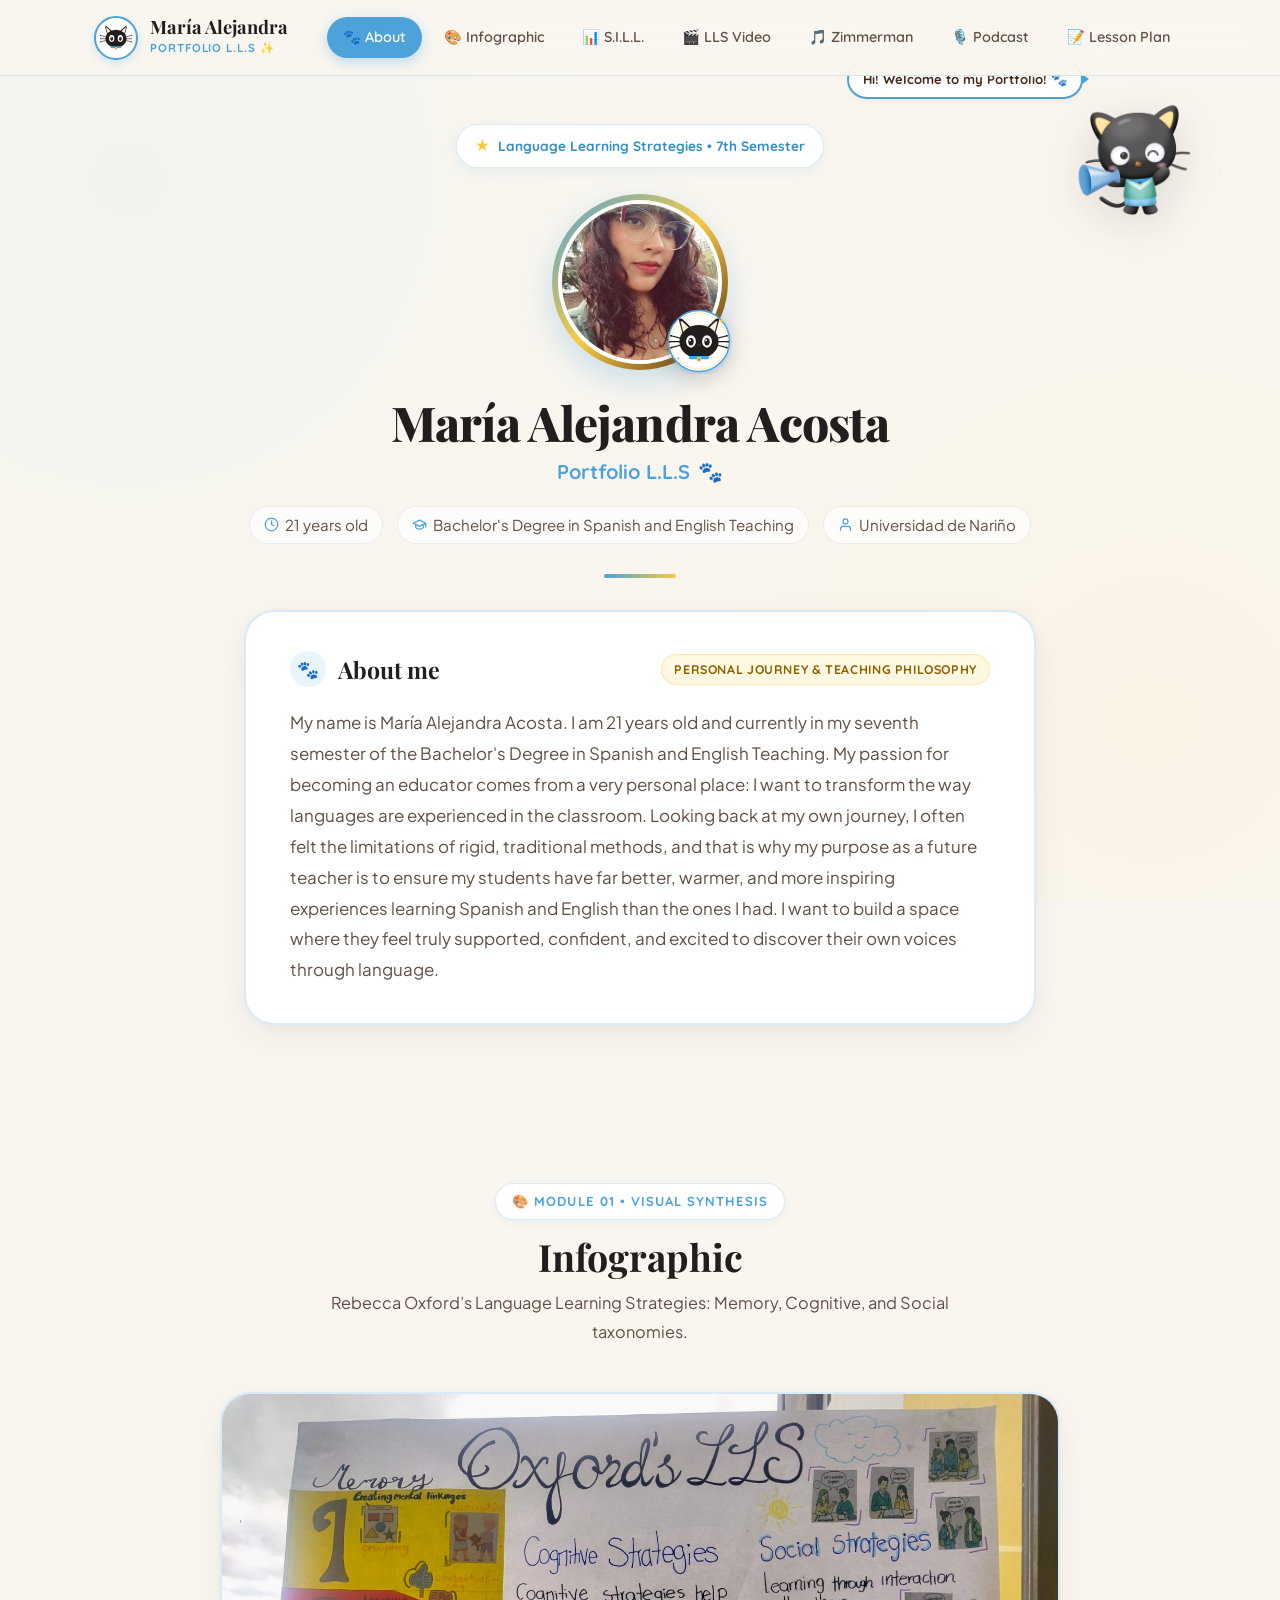
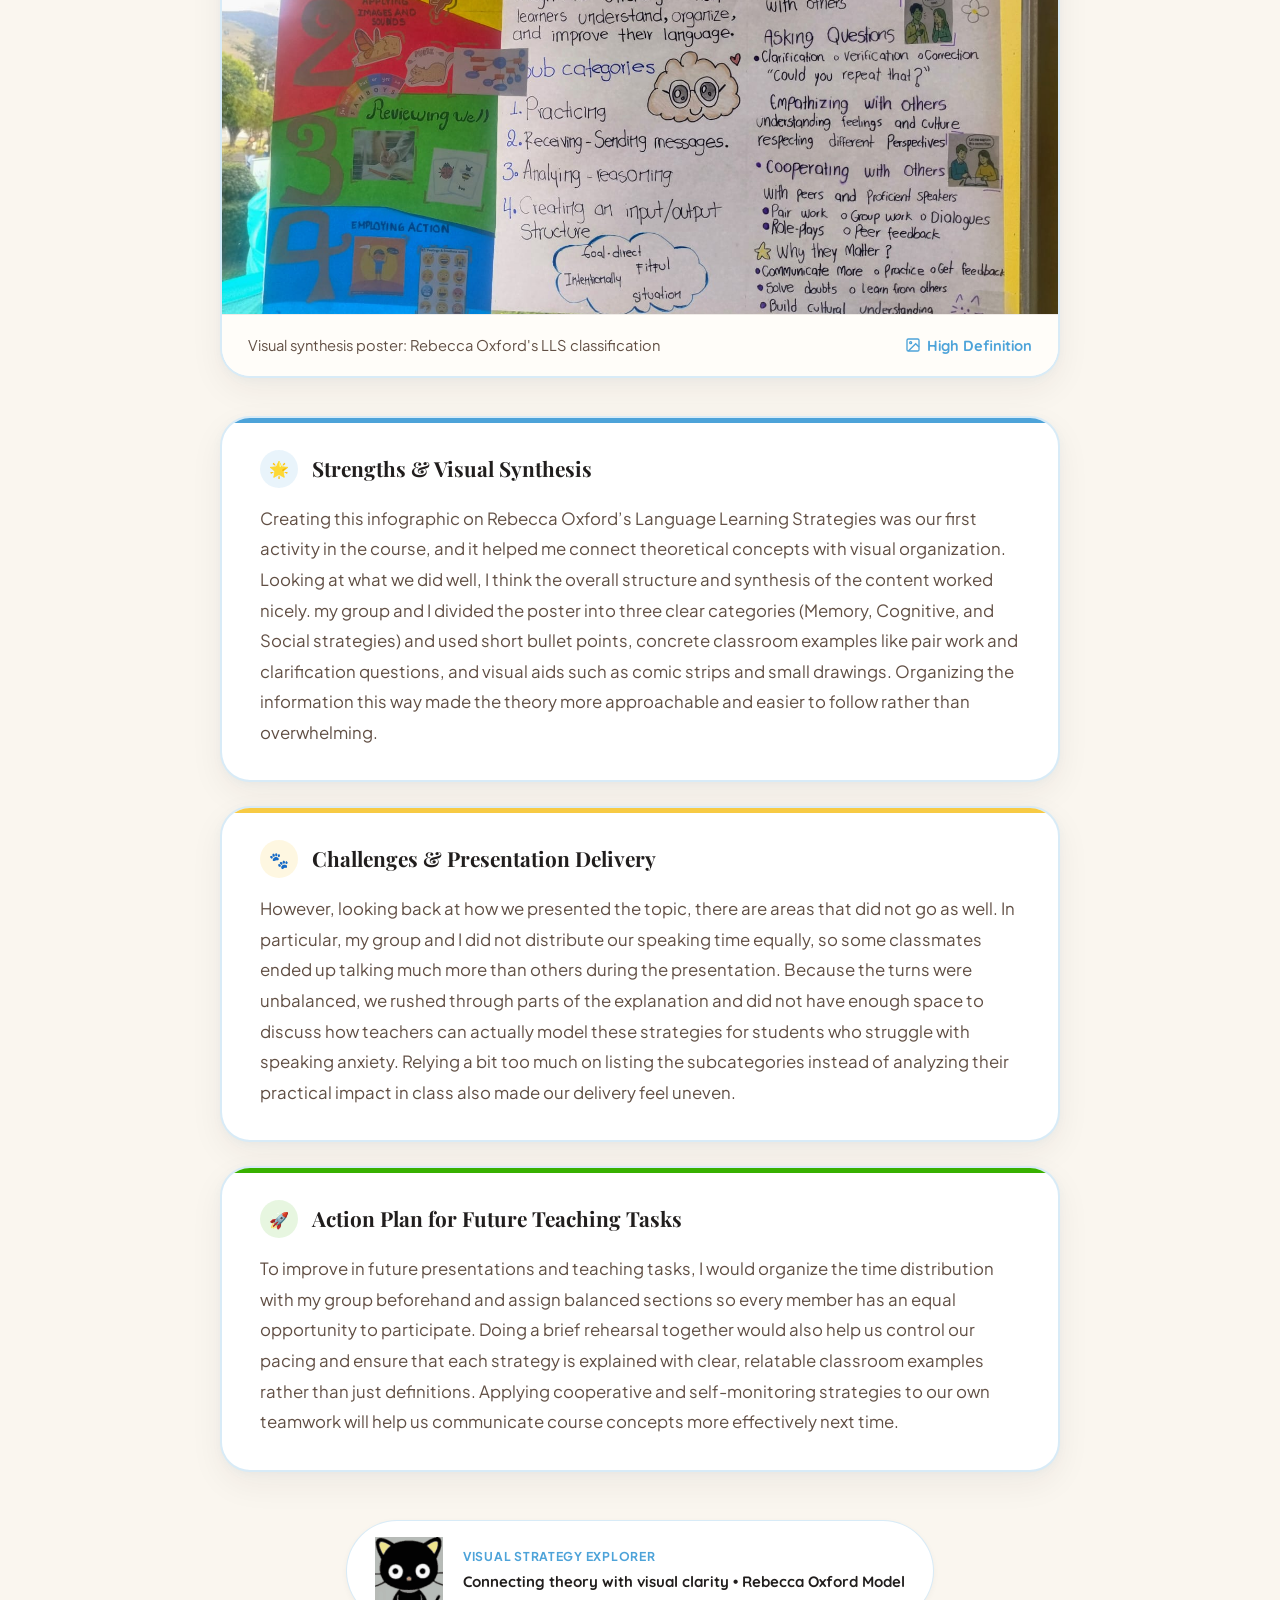
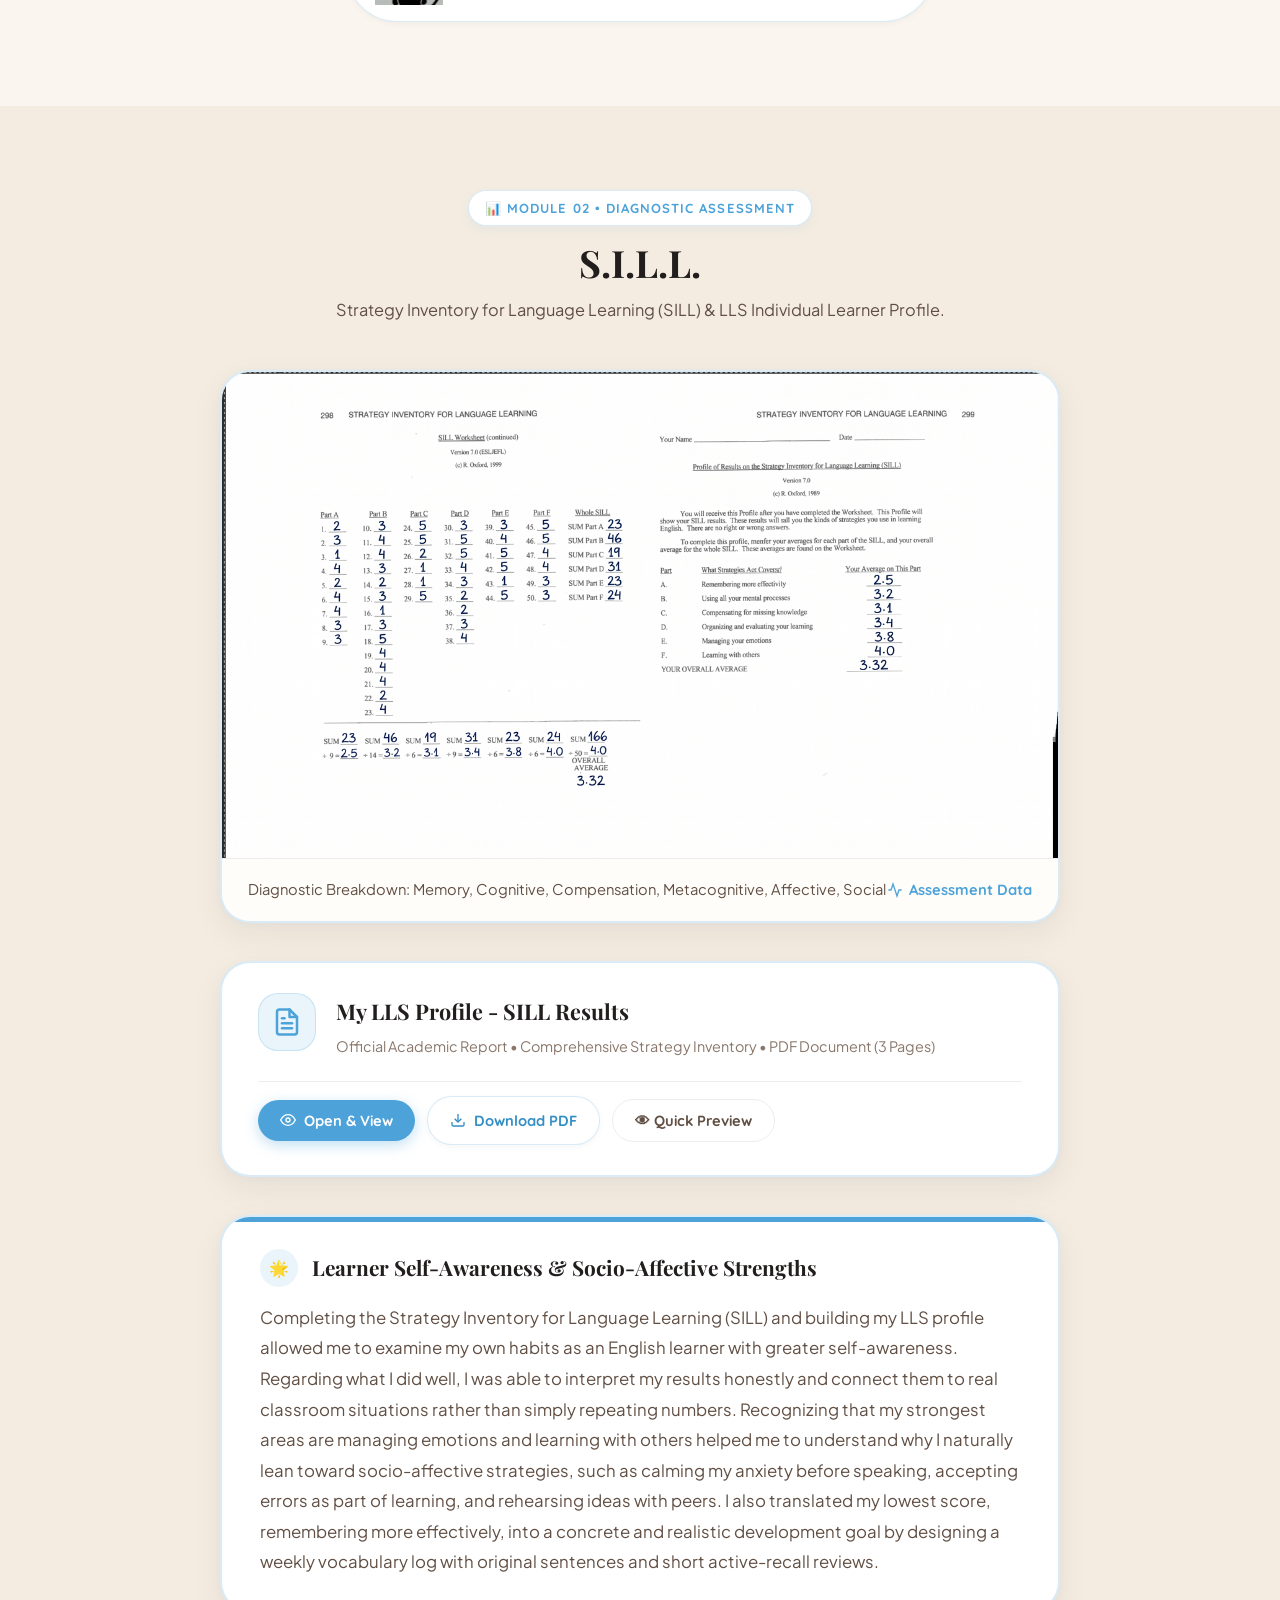
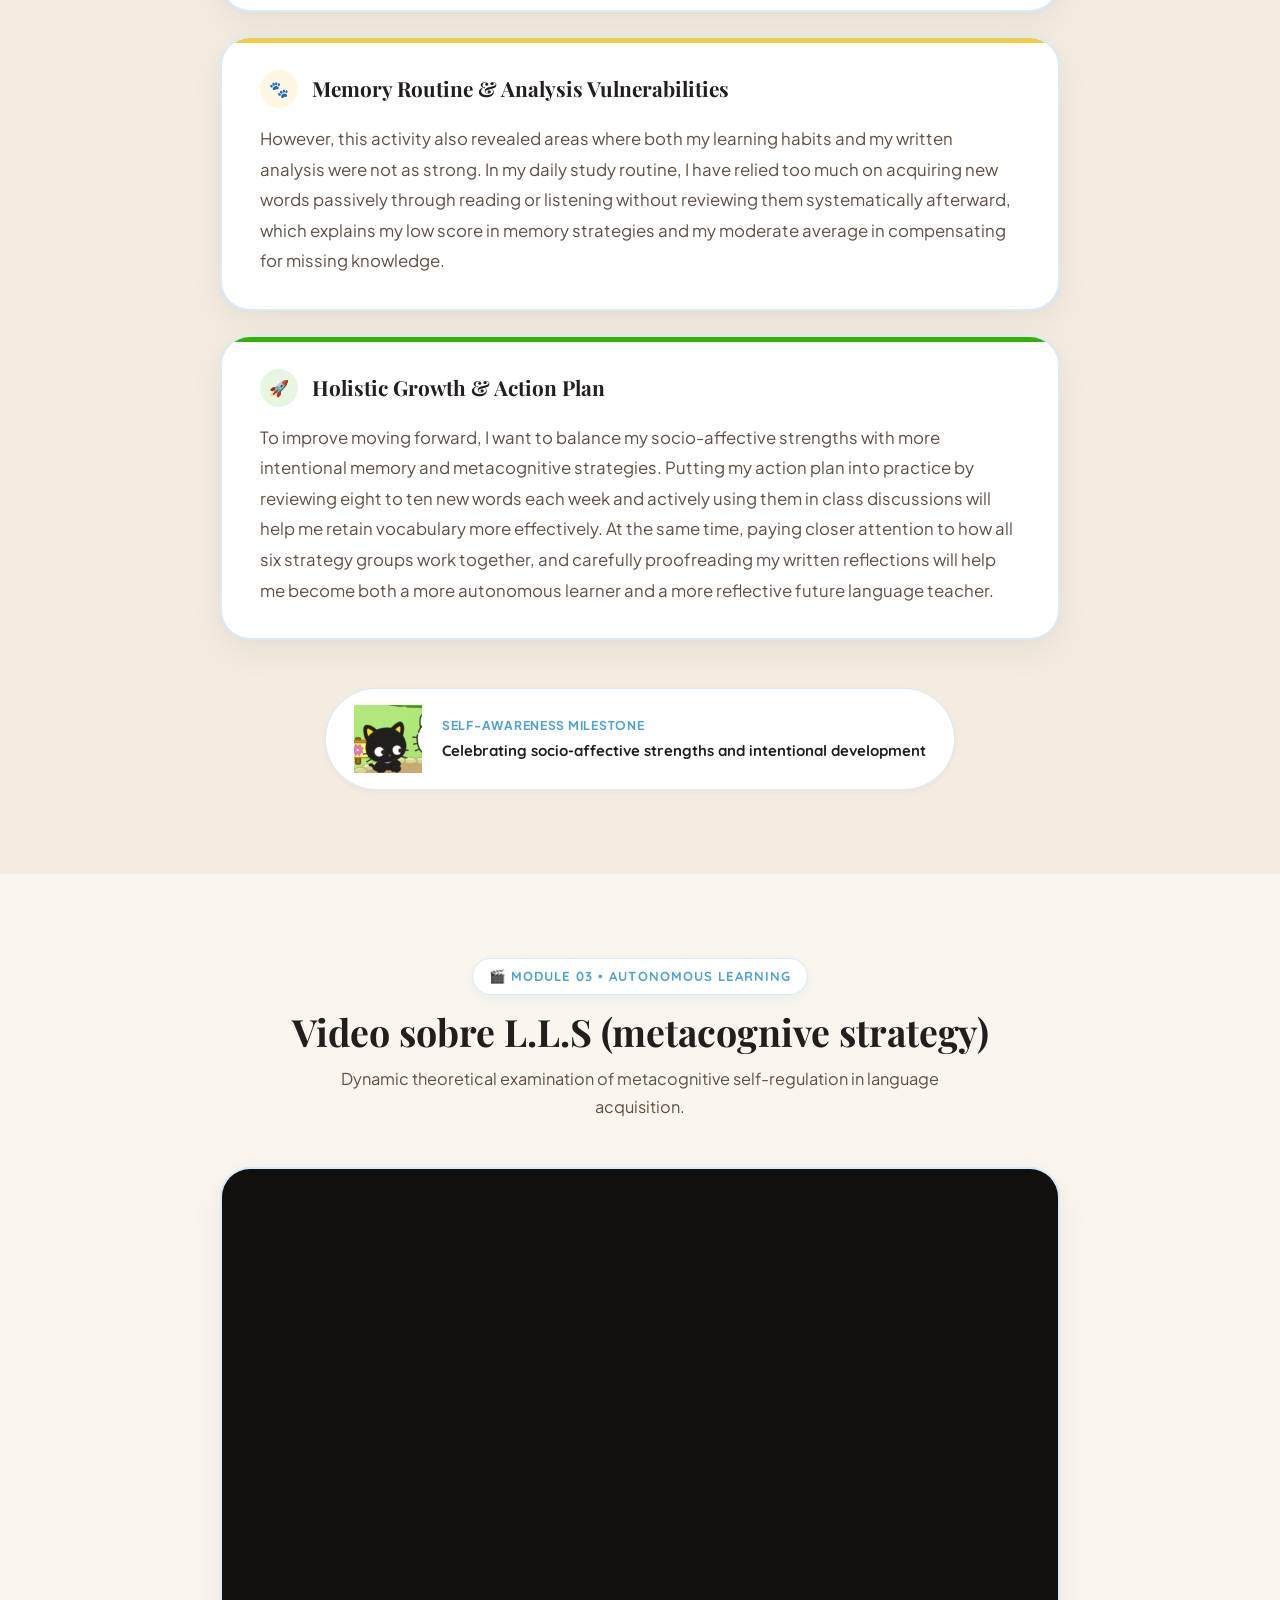
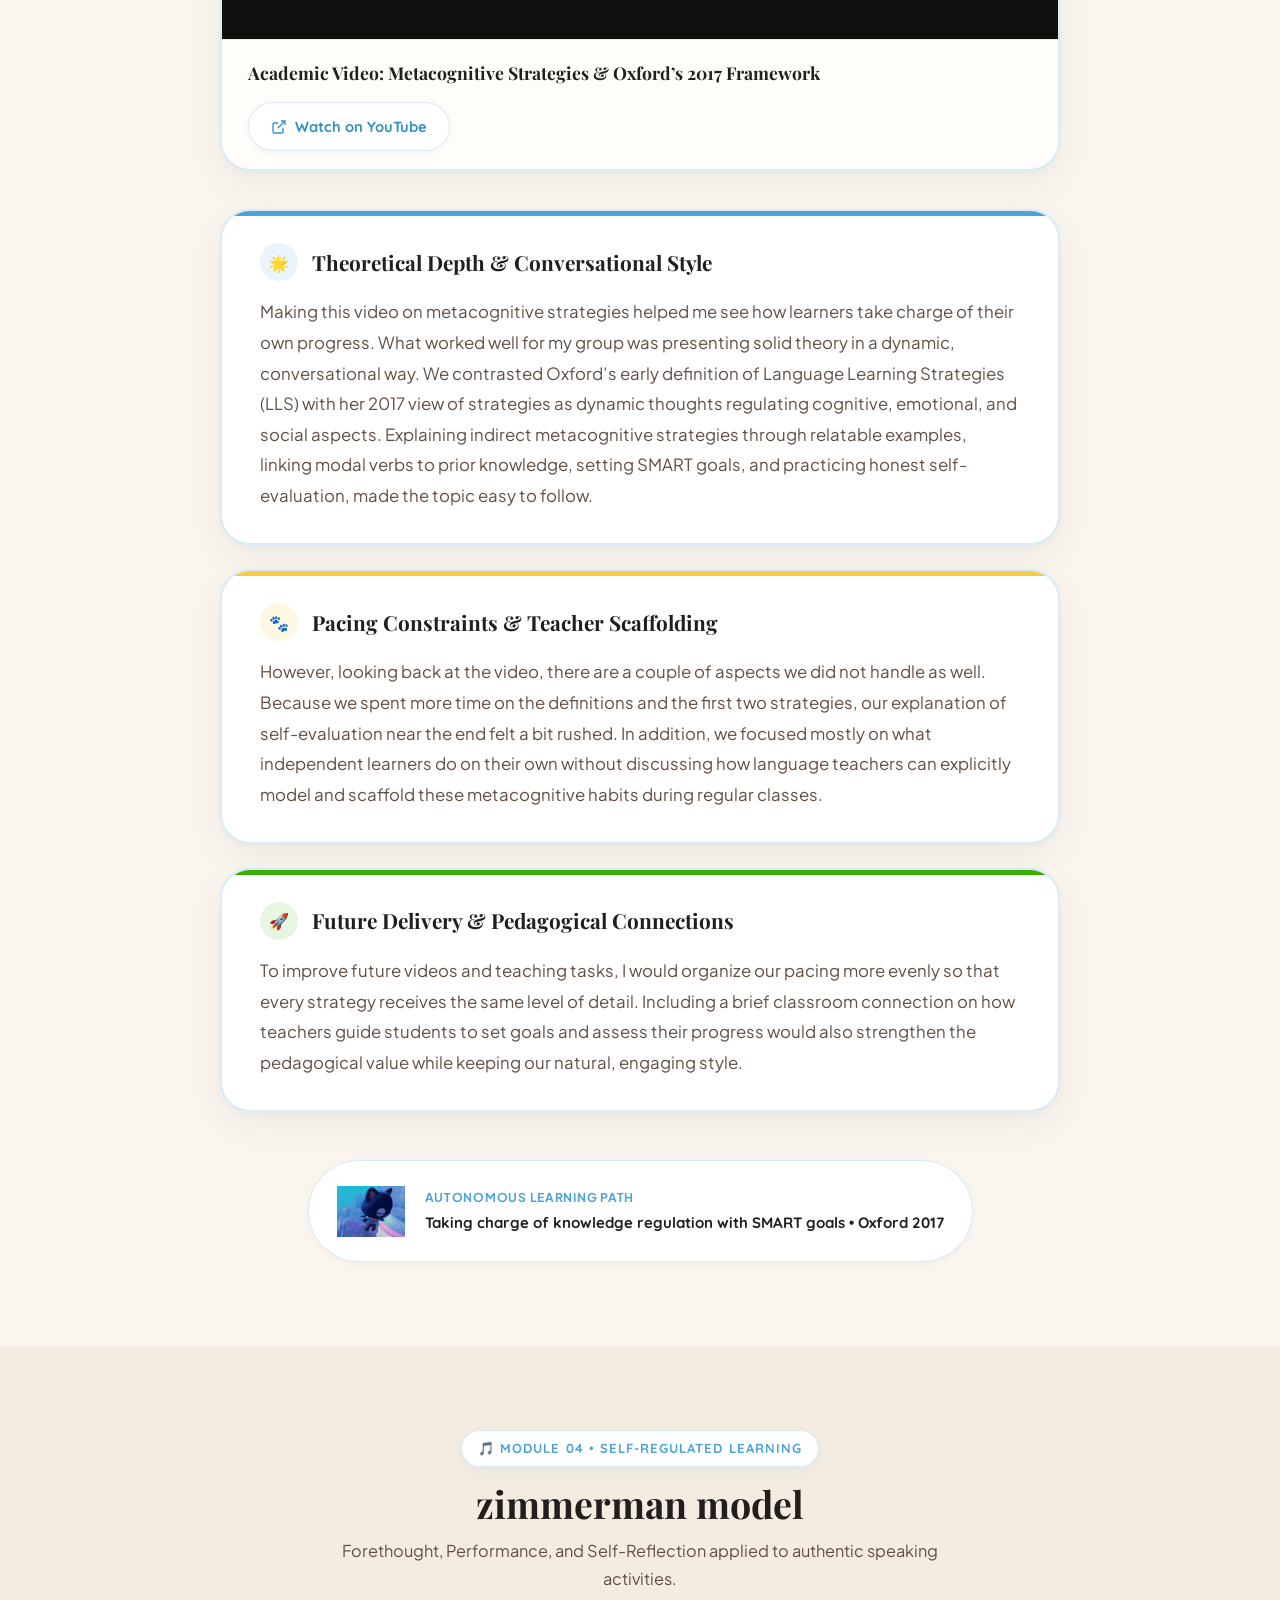
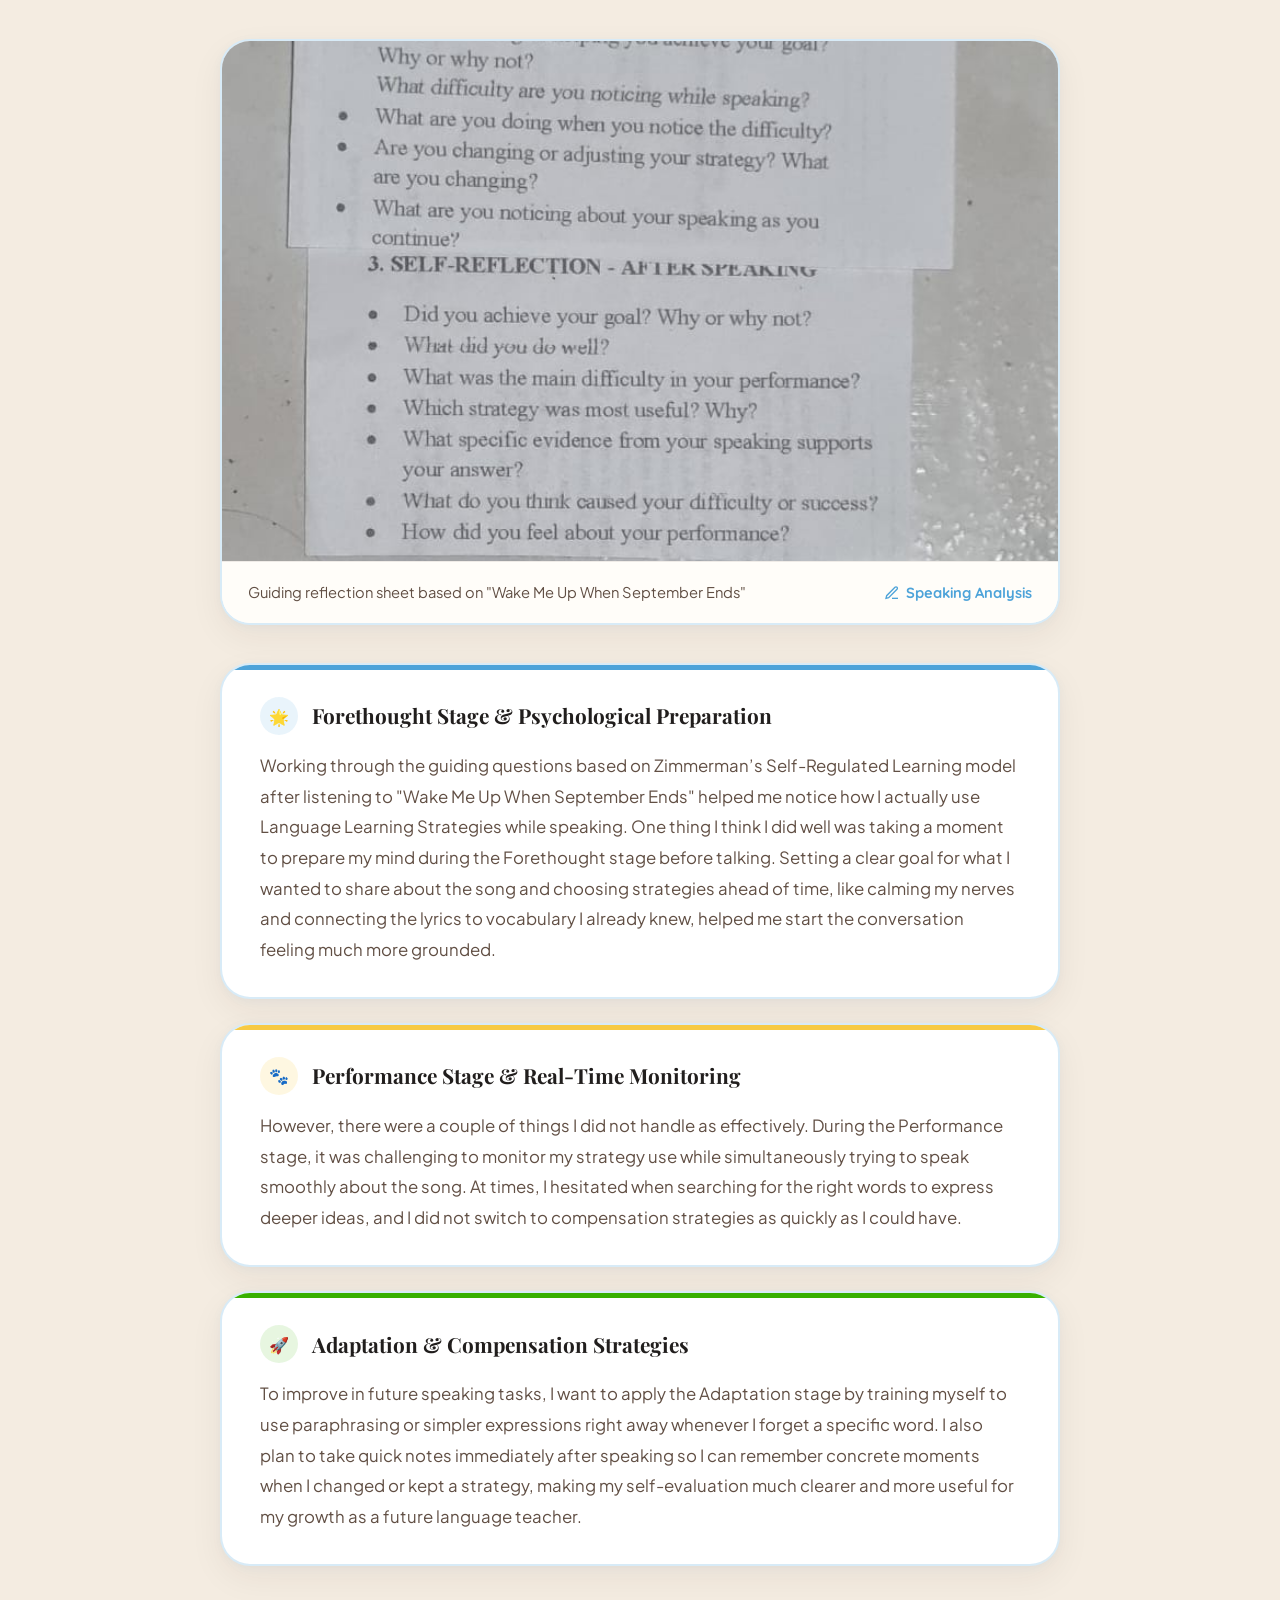
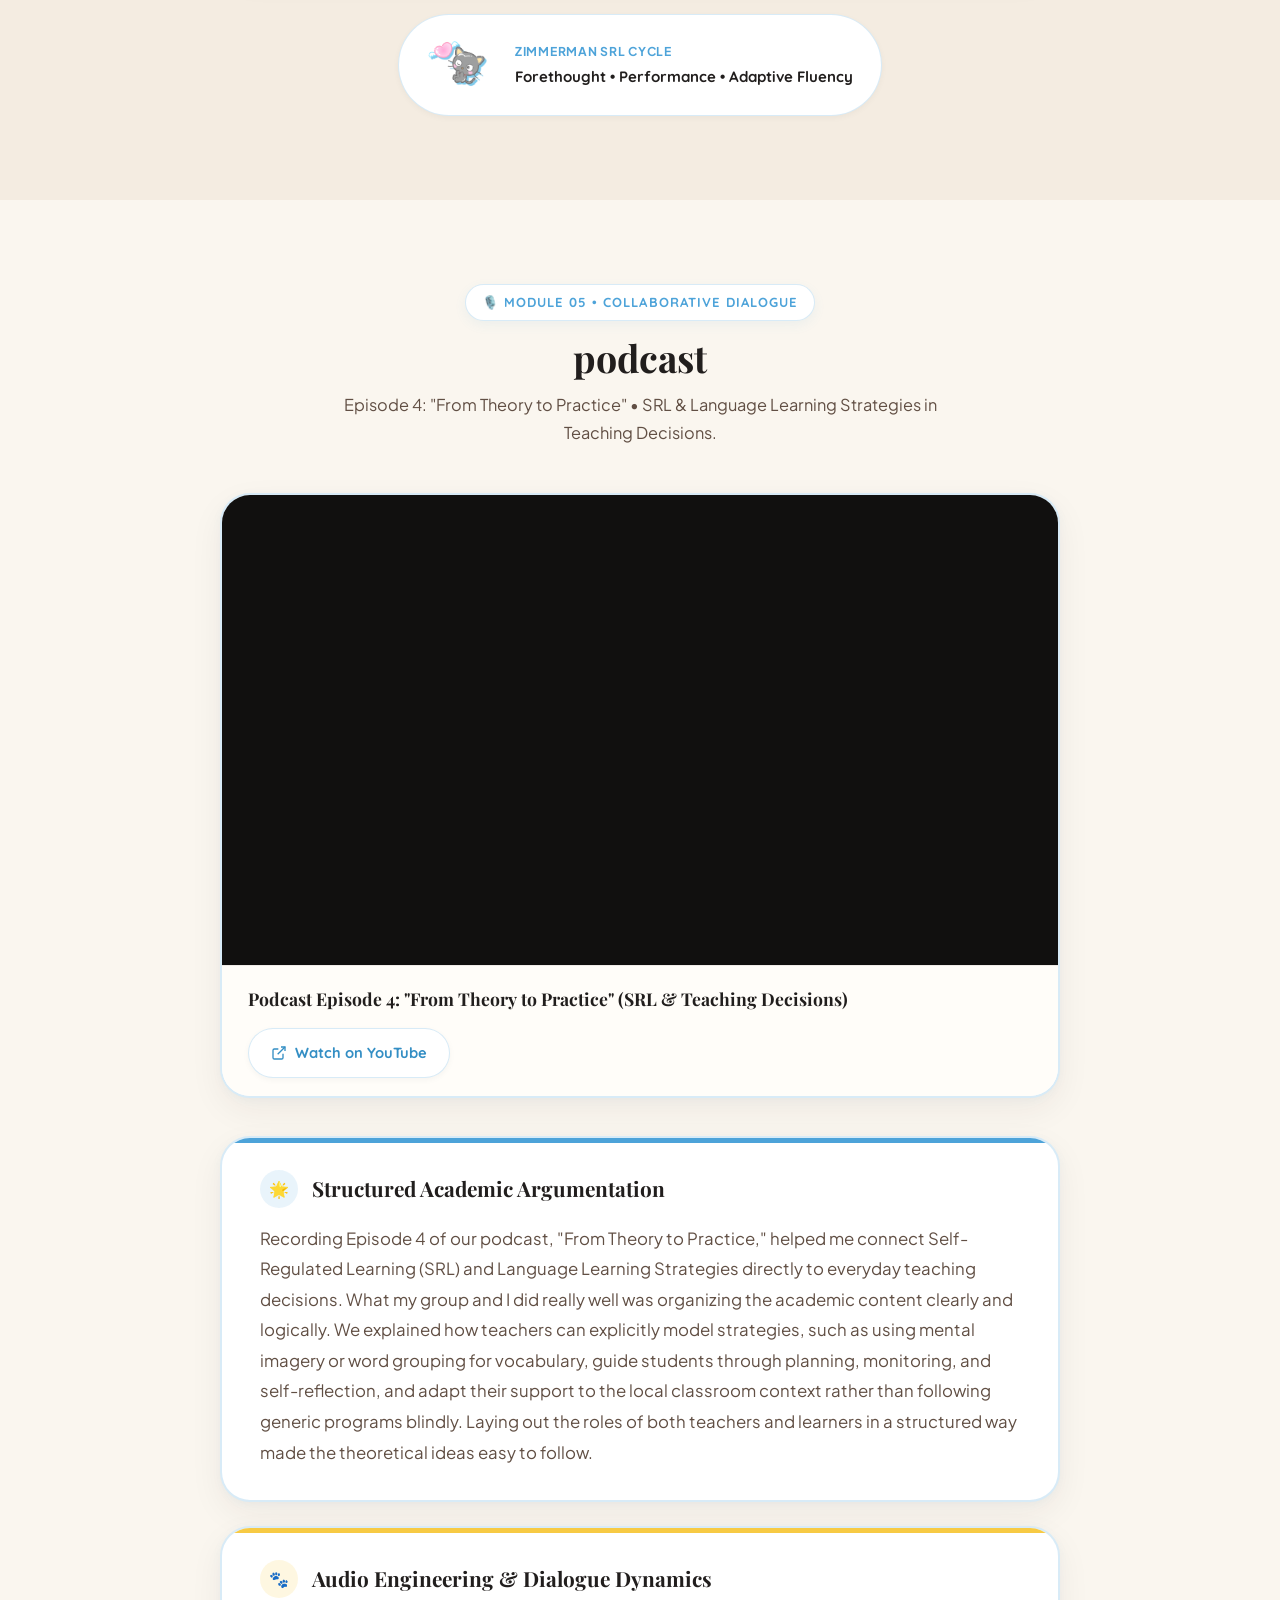
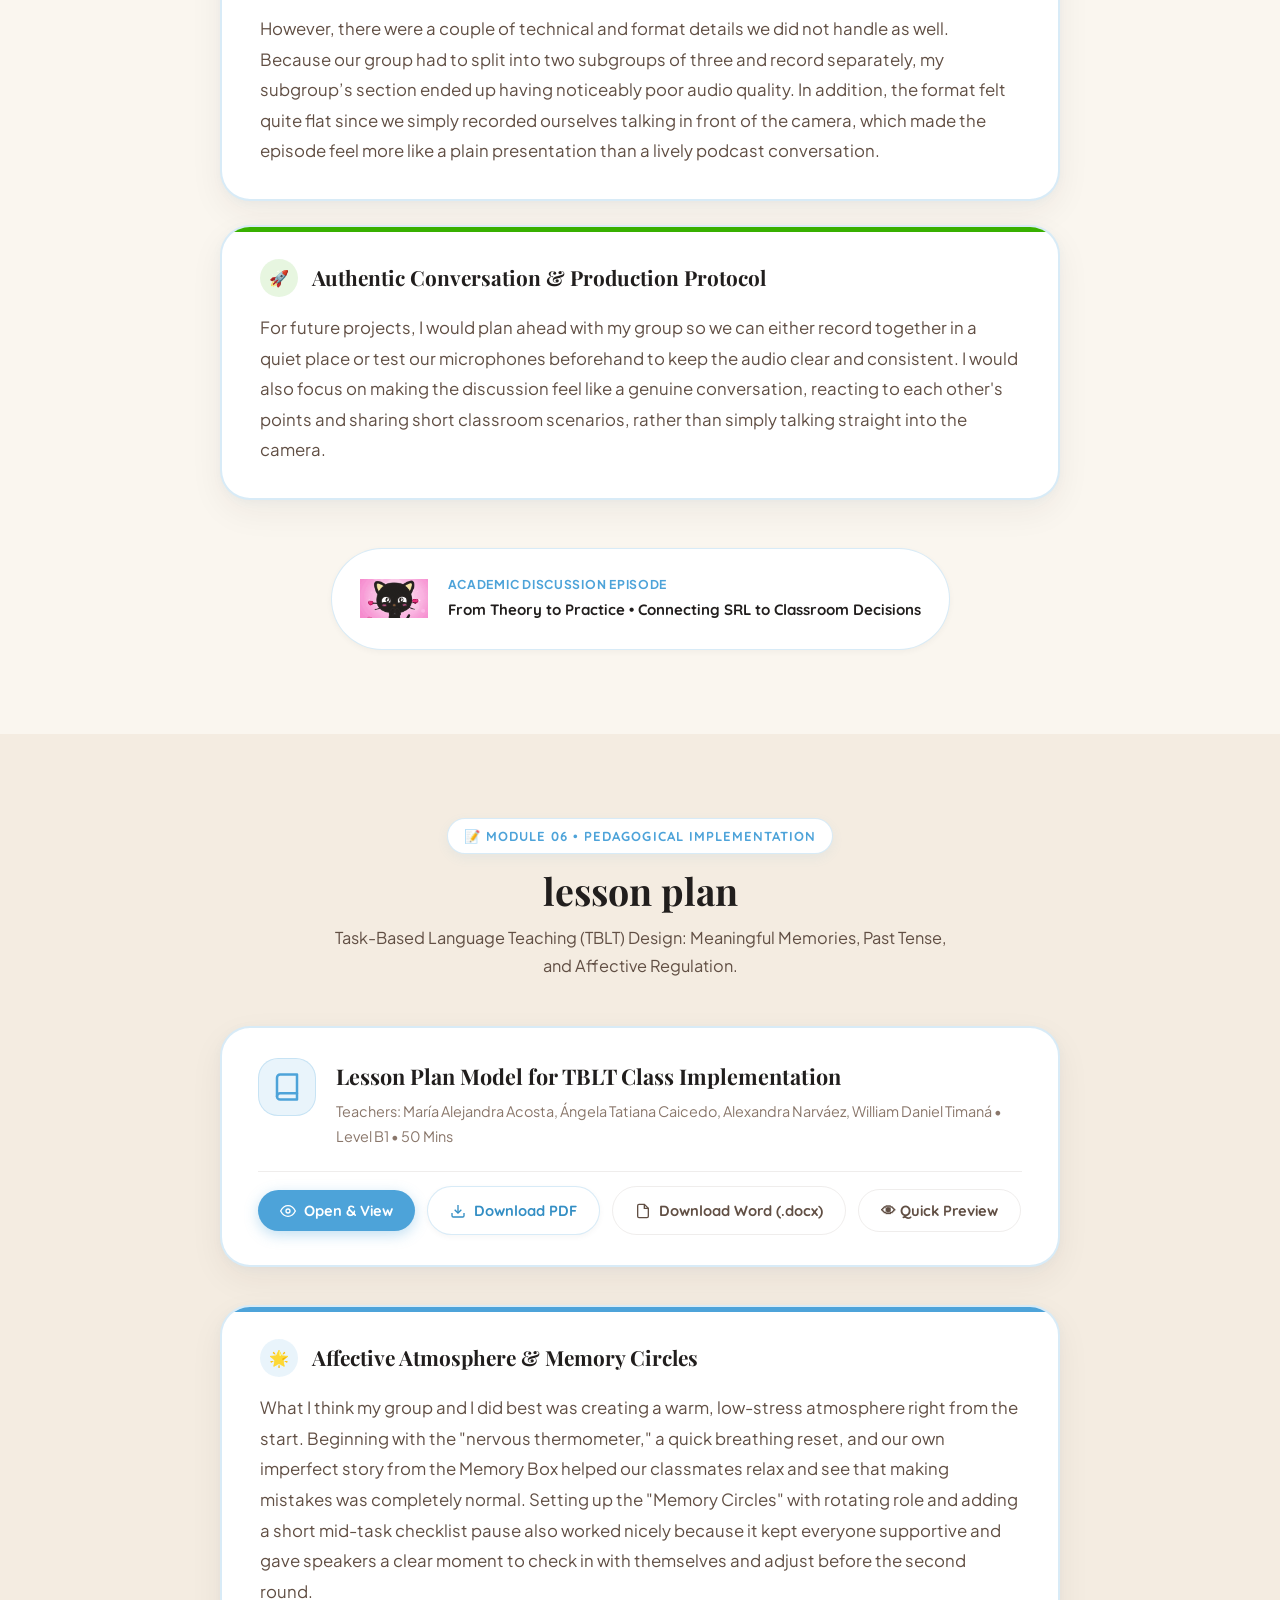
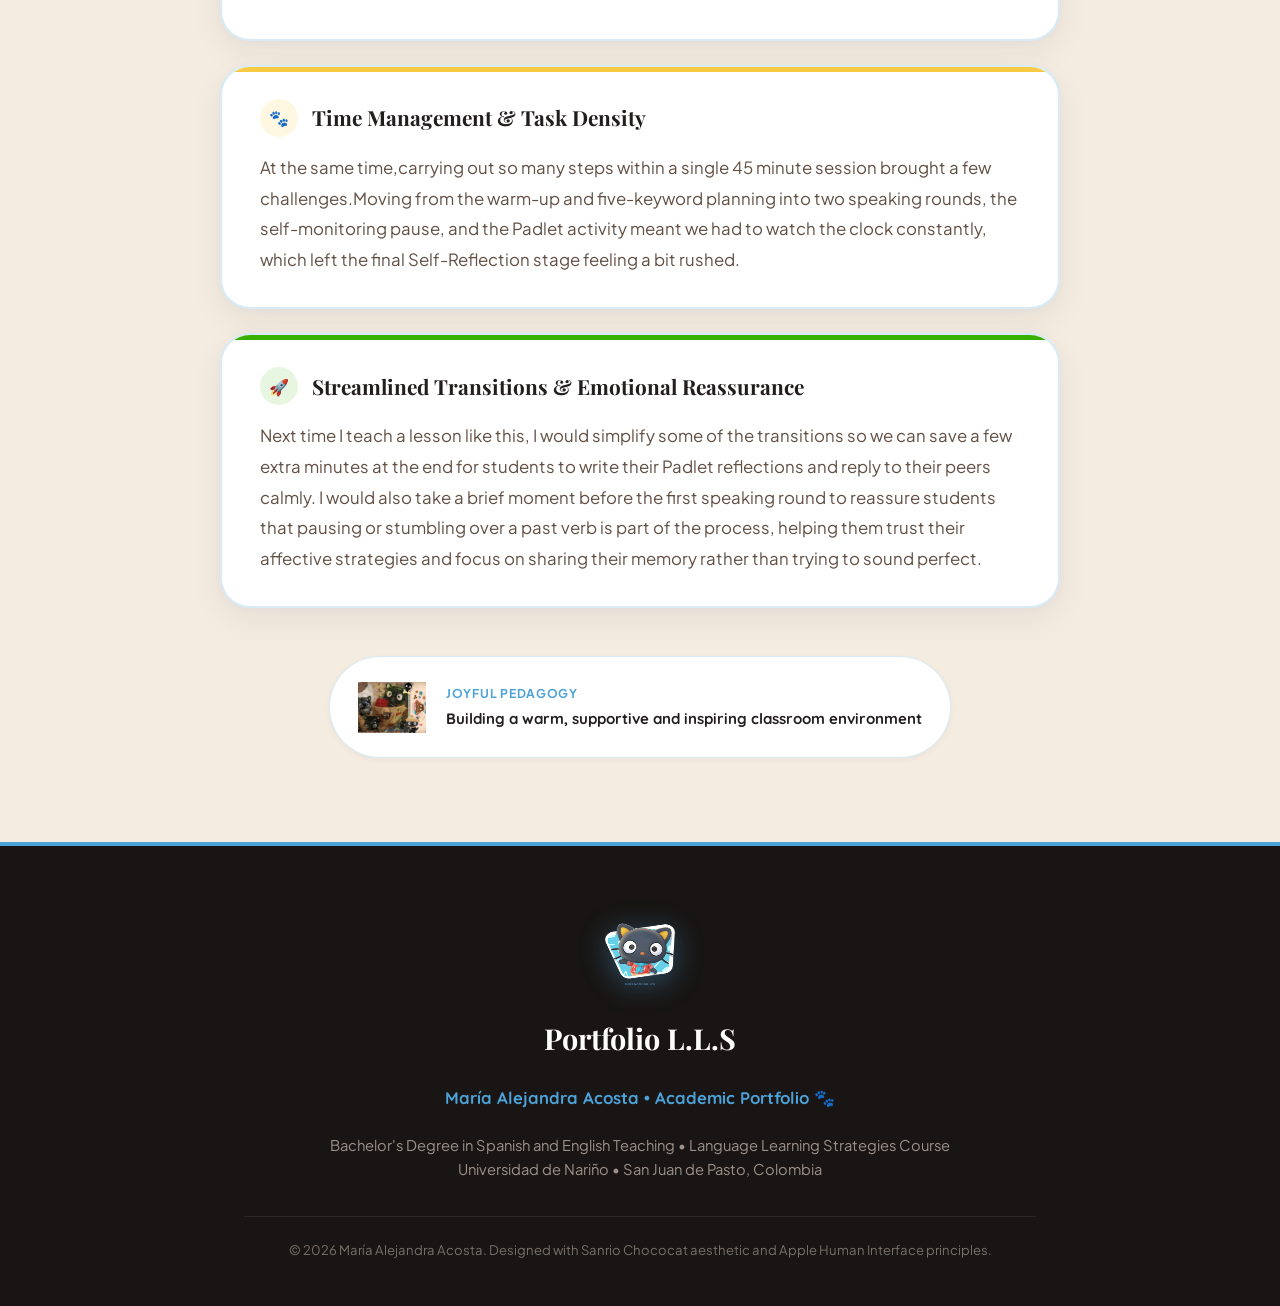
==== commit c5922c0a: "feat: redesign portfolio with authentic Chococat GIFs, transparent stickers, and Apple HIG craft" ====
--- a/index.html
+++ b/index.html
@@ -16,27 +16,29 @@
 <body>
 
   <!-- ======================================================================
-       Fixed Navbar with Glassmorphism
+       Sticky Kawaii Glassmorphism Navbar
        ====================================================================== -->
   <header class="navbar" id="navbar">
     <div class="container navbar__inner">
       <a href="#about" class="navbar__brand" aria-label="Go to top">
-        <img src="assets/images/chococat-head.svg" alt="Chococat Logo" class="navbar__logo-icon">
+        <div class="navbar__logo-wrapper">
+          <img src="assets/images/chococat-head.svg" alt="Chococat Logo" class="navbar__logo-icon">
+        </div>
         <div class="navbar__brand-text">
           <span class="navbar__brand-name">María Alejandra</span>
-          <span class="navbar__brand-tag">Portfolio L.L.S</span>
+          <span class="navbar__brand-tag">Portfolio L.L.S ✨</span>
         </div>
       </a>
 
       <!-- Desktop Navigation Menu -->
       <nav class="navbar__nav" id="navbar-menu" aria-label="Main Navigation">
-        <a href="#about" class="navbar__link active">About</a>
-        <a href="#infographic" class="navbar__link">Infographic</a>
-        <a href="#sill" class="navbar__link">S.I.L.L.</a>
-        <a href="#metacognitive-video" class="navbar__link">LLS Video</a>
-        <a href="#zimmerman" class="navbar__link">Zimmerman Model</a>
-        <a href="#podcast" class="navbar__link">Podcast</a>
-        <a href="#lesson-plan" class="navbar__link">Lesson Plan</a>
+        <a href="#about" class="navbar__link active">🐾 About</a>
+        <a href="#infographic" class="navbar__link">🎨 Infographic</a>
+        <a href="#sill" class="navbar__link">📊 S.I.L.L.</a>
+        <a href="#metacognitive-video" class="navbar__link">🎬 LLS Video</a>
+        <a href="#zimmerman" class="navbar__link">🎵 Zimmerman</a>
+        <a href="#podcast" class="navbar__link">🎙️ Podcast</a>
+        <a href="#lesson-plan" class="navbar__link">📝 Lesson Plan</a>
       </nav>
 
       <!-- Mobile Hamburger Toggle -->
@@ -56,11 +58,12 @@
          ==================================================================== -->
     <header class="hero" id="about">
       <div class="container hero__inner">
-        <!-- Floating Subtle Chococat Decoration -->
-        <img src="assets/images/chococat-star.svg" alt="" class="hero__decoration-cat" aria-hidden="true">
+        <!-- Real Chococat Floating Sticker with Dialogue Bubble -->
+        <div class="hero__cat-speech" aria-hidden="true">Hi! Welcome to my Portfolio! 🐾</div>
+        <img src="assets/images/chococat-ranking-2026-clean.png" alt="Chococat Sanrio Character" class="hero__cat-sticker-float" title="Chococat waving hello!">
 
         <div class="hero__badge-track">
-          <span class="hero__badge-dot"></span>
+          <span class="hero__badge-star">★</span>
           <span>Language Learning Strategies &bull; 7th Semester</span>
         </div>
 
@@ -69,22 +72,22 @@
           <div class="hero__avatar-ring">
             <img src="assets/images/maria-alejandra-profile.jpg" alt="Photograph of María Alejandra Acosta" class="hero__avatar-img">
           </div>
-          <img src="assets/images/chococat-badge.svg" alt="Chococat Badge" class="hero__avatar-chococat-badge" title="Chococat Academic Companion">
+          <img src="assets/images/chococat-badge.svg" alt="Chococat Companion Badge" class="hero__avatar-chococat-badge" title="Chococat Academic Companion">
         </div>
 
         <h1 class="hero__title">María Alejandra Acosta</h1>
-        <p class="hero__subtitle">Portfolio L.L.S</p>
+        <p class="hero__subtitle">Portfolio L.L.S <span>🐾</span></p>
 
         <div class="hero__meta">
-          <span class="hero__meta-item">
+          <span class="hero__meta-pill">
             <svg viewBox="0 0 24 24" fill="none" stroke="currentColor" stroke-width="2" stroke-linecap="round" stroke-linejoin="round"><circle cx="12" cy="12" r="10"></circle><polyline points="12 6 12 12 16 14"></polyline></svg>
             21 years old
           </span>
-          <span class="hero__meta-item">
+          <span class="hero__meta-pill">
             <svg viewBox="0 0 24 24" fill="none" stroke="currentColor" stroke-width="2" stroke-linecap="round" stroke-linejoin="round"><path d="M22 10v6M2 10l10-5 10 5-10 5z"></path><path d="M6 12v5c3 3 9 3 12 0v-5"></path></svg>
             Bachelor's Degree in Spanish and English Teaching
           </span>
-          <span class="hero__meta-item">
+          <span class="hero__meta-pill">
             <svg viewBox="0 0 24 24" fill="none" stroke="currentColor" stroke-width="2" stroke-linecap="round" stroke-linejoin="round"><path d="M20 21v-2a4 4 0 0 0-4-4H8a4 4 0 0 0-4 4v2"></path><circle cx="12" cy="7" r="4"></circle></svg>
             Universidad de Nariño
           </span>
@@ -95,8 +98,11 @@
         <!-- About Me Card (100% Exact Text) -->
         <section class="hero__statement-card content-block" aria-labelledby="about-me-title">
           <div class="hero__statement-header">
-            <h2 id="about-me-title" class="hero__statement-label">About me</h2>
-            <span class="hero__statement-badge">Personal Journey & Teaching Philosophy</span>
+            <div class="hero__statement-title-wrap">
+              <span class="hero__statement-icon">🐾</span>
+              <h2 id="about-me-title" class="hero__statement-label">About me</h2>
+            </div>
+            <span class="hero__statement-badge">Personal Journey &amp; Teaching Philosophy</span>
           </div>
           <p class="hero__statement-text">My name is María Alejandra Acosta. I am 21 years old and currently in my seventh semester of the Bachelor's Degree in Spanish and English Teaching. My passion for becoming an educator comes from a very personal place: I want to transform the way languages are experienced in the classroom. Looking back at my own journey, I often felt the limitations of rigid, traditional methods, and that is why my purpose as a future teacher is to ensure my students have far better, warmer, and more inspiring experiences learning Spanish and English than the ones I had. I want to build a space where they feel truly supported, confident, and excited to discover their own voices through language.</p>
         </section>
@@ -109,7 +115,7 @@
     <section class="section" id="infographic" aria-labelledby="infographic-title">
       <div class="container">
         <div class="section__header">
-          <span class="section__tag">Module 01 &bull; Visual Synthesis</span>
+          <span class="section__badge-pill">🎨 Module 01 &bull; Visual Synthesis</span>
           <h2 id="infographic-title" class="section__title">Infographic</h2>
           <p class="section__desc">Rebecca Oxford’s Language Learning Strategies: Memory, Cognitive, and Social taxonomies.</p>
         </div>
@@ -119,15 +125,15 @@
           <div class="media-card__preview-wrapper" data-lightbox-index="0" role="button" tabindex="0" aria-label="Open infographic in full screen image viewer">
             <img src="assets/images/infografia-oxford-lls.jpg" alt="Infographic of Rebecca Oxford's Language Learning Strategies" class="media-card__img">
             <div class="media-card__overlay">
-              <span class="media-card__action-btn">
+              <span class="media-card__action-pill">
                 <svg width="18" height="18" viewBox="0 0 24 24" fill="none" stroke="currentColor" stroke-width="2" stroke-linecap="round" stroke-linejoin="round"><circle cx="11" cy="11" r="8"></circle><line x1="21" y1="21" x2="16.65" y2="16.65"></line><line x1="11" y1="8" x2="11" y2="14"></line><line x1="8" y1="11" x2="14" y2="11"></line></svg>
                 View High-Resolution Infographic
               </span>
             </div>
           </div>
-          <div class="media-card__caption">
+          <div class="media-card__footer">
             <span>Visual synthesis poster: Rebecca Oxford's LLS classification</span>
-            <span class="media-card__caption-badge">
+            <span class="media-card__tag">
               <svg width="16" height="16" viewBox="0 0 24 24" fill="none" stroke="currentColor" stroke-width="2"><rect x="3" y="3" width="18" height="18" rx="2" ry="2"></rect><circle cx="8.5" cy="8.5" r="1.5"></circle><polyline points="21 15 16 10 5 21"></polyline></svg>
               High Definition
             </span>
@@ -138,32 +144,36 @@
         <div class="reflection-grid content-block">
           <article class="reflection-item">
             <div class="reflection-item__header">
-              <span class="reflection-item__icon">&#10003;</span>
-              <h3 class="reflection-item__title">Strengths & Visual Synthesis</h3>
+              <span class="reflection-item__icon-bubble">🌟</span>
+              <h3 class="reflection-item__title">Strengths &amp; Visual Synthesis</h3>
             </div>
             <p class="reflection-item__text">Creating this infographic on Rebecca Oxford’s Language Learning Strategies was our first activity in the course, and it helped me connect theoretical concepts with visual organization. Looking at what we did well, I think the overall structure and synthesis of the content worked nicely. my group and I divided the poster into three clear categories (Memory, Cognitive, and Social strategies) and used short bullet points, concrete classroom examples like pair work and clarification questions, and visual aids such as comic strips and small drawings. Organizing the information this way made the theory more approachable and easier to follow rather than overwhelming.</p>
           </article>
 
           <article class="reflection-item reflection-item--warning">
             <div class="reflection-item__header">
-              <span class="reflection-item__icon">&#9888;</span>
-              <h3 class="reflection-item__title">Challenges & Presentation Delivery</h3>
+              <span class="reflection-item__icon-bubble">🐾</span>
+              <h3 class="reflection-item__title">Challenges &amp; Presentation Delivery</h3>
             </div>
             <p class="reflection-item__text">However, looking back at how we presented the topic, there are areas that did not go as well. In particular, my group and I did not distribute our speaking time equally, so some classmates ended up talking much more than others during the presentation. Because the turns were unbalanced, we rushed through parts of the explanation and did not have enough space to discuss how teachers can actually model these strategies for students who struggle with speaking anxiety. Relying a bit too much on listing the subcategories instead of analyzing their practical impact in class also made our delivery feel uneven.</p>
           </article>
 
           <article class="reflection-item reflection-item--success">
             <div class="reflection-item__header">
-              <span class="reflection-item__icon">&#9733;</span>
+              <span class="reflection-item__icon-bubble">🚀</span>
               <h3 class="reflection-item__title">Action Plan for Future Teaching Tasks</h3>
             </div>
             <p class="reflection-item__text">To improve in future presentations and teaching tasks, I would organize the time distribution with my group beforehand and assign balanced sections so every member has an equal opportunity to participate. Doing a brief rehearsal together would also help us control our pacing and ensure that each strategy is explained with clear, relatable classroom examples rather than just definitions. Applying cooperative and self-monitoring strategies to our own teamwork will help us communicate course concepts more effectively next time.</p>
           </article>
         </div>
 
-        <div class="section__chococat-stamp">
-          <img src="assets/images/chococat-reading.svg" alt="Chococat reading" class="section__chococat-stamp-img">
-          <span class="section__chococat-stamp-text">Analytical Reflection &bull; Visual Synthesis</span>
+        <!-- Cute Chococat Animated GIF Banner -->
+        <div class="section__chococat-banner">
+          <img src="assets/images/chococat-curious.gif" alt="Chococat Curious Animation" class="section__chococat-banner-gif">
+          <div>
+            <span class="section__chococat-banner-badge">Visual Strategy Explorer</span>
+            <span class="section__chococat-banner-text">Connecting theory with visual clarity &bull; Rebecca Oxford Model</span>
+          </div>
         </div>
       </div>
     </section>
@@ -174,9 +184,9 @@
     <section class="section section--alt" id="sill" aria-labelledby="sill-title">
       <div class="container">
         <div class="section__header">
-          <span class="section__tag">Module 02 &bull; Diagnostic Assessment</span>
+          <span class="section__badge-pill">📊 Module 02 &bull; Diagnostic Assessment</span>
           <h2 id="sill-title" class="section__title">S.I.L.L.</h2>
-          <p class="section__desc">Strategy Inventory for Language Learning (SILL) & LLS Individual Learner Profile.</p>
+          <p class="section__desc">Strategy Inventory for Language Learning (SILL) &amp; LLS Individual Learner Profile.</p>
         </div>
 
         <!-- Image Showcase Card (Results Graph) -->
@@ -184,15 +194,15 @@
           <div class="media-card__preview-wrapper" data-lightbox-index="1" role="button" tabindex="0" aria-label="Open SILL graph in image viewer">
             <img src="assets/images/sill-profile-graph.jpg" alt="Visual graph and strategic averages from SILL inventory" class="media-card__img">
             <div class="media-card__overlay">
-              <span class="media-card__action-btn">
+              <span class="media-card__action-pill">
                 <svg width="18" height="18" viewBox="0 0 24 24" fill="none" stroke="currentColor" stroke-width="2" stroke-linecap="round" stroke-linejoin="round"><circle cx="11" cy="11" r="8"></circle><line x1="21" y1="21" x2="16.65" y2="16.65"></line><line x1="11" y1="8" x2="11" y2="14"></line><line x1="8" y1="11" x2="14" y2="11"></line></svg>
                 View SILL Profile Graph
               </span>
             </div>
           </div>
-          <div class="media-card__caption">
+          <div class="media-card__footer">
             <span>Diagnostic Breakdown: Memory, Cognitive, Compensation, Metacognitive, Affective, Social</span>
-            <span class="media-card__caption-badge">
+            <span class="media-card__tag">
               <svg width="16" height="16" viewBox="0 0 24 24" fill="none" stroke="currentColor" stroke-width="2"><polyline points="22 12 18 12 15 21 9 3 6 12 2 12"></polyline></svg>
               Assessment Data
             </span>
@@ -234,32 +244,36 @@
         <div class="reflection-grid content-block">
           <article class="reflection-item">
             <div class="reflection-item__header">
-              <span class="reflection-item__icon">&#10003;</span>
-              <h3 class="reflection-item__title">Learner Self-Awareness & Socio-Affective Strengths</h3>
+              <span class="reflection-item__icon-bubble">🌟</span>
+              <h3 class="reflection-item__title">Learner Self-Awareness &amp; Socio-Affective Strengths</h3>
             </div>
             <p class="reflection-item__text">Completing the Strategy Inventory for Language Learning (SILL) and building my LLS profile allowed me to examine my own habits as an English learner with greater self-awareness. Regarding what I did well, I was able to interpret my results honestly and connect them to real classroom situations rather than simply repeating numbers. Recognizing that my strongest areas are managing emotions and learning with others helped me to understand why I naturally lean toward socio-affective strategies, such as calming my anxiety before speaking, accepting errors as part of learning, and rehearsing ideas with peers. I also translated my lowest score, remembering more effectively, into a concrete and realistic development goal by designing a weekly vocabulary log with original sentences and short active-recall reviews.</p>
           </article>
 
           <article class="reflection-item reflection-item--warning">
             <div class="reflection-item__header">
-              <span class="reflection-item__icon">&#9888;</span>
-              <h3 class="reflection-item__title">Memory Routine & Analysis Vulnerabilities</h3>
+              <span class="reflection-item__icon-bubble">🐾</span>
+              <h3 class="reflection-item__title">Memory Routine &amp; Analysis Vulnerabilities</h3>
             </div>
             <p class="reflection-item__text">However, this activity also revealed areas where both my learning habits and my written analysis were not as strong. In my daily study routine, I have relied too much on acquiring new words passively through reading or listening without reviewing them systematically afterward, which explains my low score in memory strategies and my moderate average in compensating for missing knowledge.</p>
           </article>
 
           <article class="reflection-item reflection-item--success">
             <div class="reflection-item__header">
-              <span class="reflection-item__icon">&#9733;</span>
-              <h3 class="reflection-item__title">Holistic Growth & Action Plan</h3>
+              <span class="reflection-item__icon-bubble">🚀</span>
+              <h3 class="reflection-item__title">Holistic Growth &amp; Action Plan</h3>
             </div>
             <p class="reflection-item__text">To improve moving forward, I want to balance my socio-affective strengths with more intentional memory and metacognitive strategies. Putting my action plan into practice by reviewing eight to ten new words each week and actively using them in class discussions will help me retain vocabulary more effectively. At the same time, paying closer attention to how all six strategy groups work together, and carefully proofreading my written reflections will help me become both a more autonomous learner and a more reflective future language teacher.</p>
           </article>
         </div>
 
-        <div class="section__chococat-stamp">
-          <img src="assets/images/chococat-head.svg" alt="Chococat face" class="section__chococat-stamp-img">
-          <span class="section__chococat-stamp-text">Self-Awareness &bull; Diagnostic Profile</span>
+        <!-- Cute Chococat Animated GIF Banner -->
+        <div class="section__chococat-banner">
+          <img src="assets/images/chococat-dancing.gif" alt="Chococat Dancing Animation" class="section__chococat-banner-gif">
+          <div>
+            <span class="section__chococat-banner-badge">Self-Awareness Milestone</span>
+            <span class="section__chococat-banner-text">Celebrating socio-affective strengths and intentional development</span>
+          </div>
         </div>
       </div>
     </section>
@@ -270,7 +284,7 @@
     <section class="section" id="metacognitive-video" aria-labelledby="video-title">
       <div class="container">
         <div class="section__header">
-          <span class="section__tag">Module 03 &bull; Autonomous Learning</span>
+          <span class="section__badge-pill">🎬 Module 03 &bull; Autonomous Learning</span>
           <h2 id="video-title" class="section__title">Video sobre L.L.S (metacognive strategy)</h2>
           <p class="section__desc">Dynamic theoretical examination of metacognitive self-regulation in language acquisition.</p>
         </div>
@@ -298,32 +312,36 @@
         <div class="reflection-grid content-block">
           <article class="reflection-item">
             <div class="reflection-item__header">
-              <span class="reflection-item__icon">&#10003;</span>
-              <h3 class="reflection-item__title">Theoretical Depth & Conversational Style</h3>
+              <span class="reflection-item__icon-bubble">🌟</span>
+              <h3 class="reflection-item__title">Theoretical Depth &amp; Conversational Style</h3>
             </div>
             <p class="reflection-item__text">Making this video on metacognitive strategies helped me see how learners take charge of their own progress. What worked well for my group was presenting solid theory in a dynamic, conversational way. We contrasted Oxford’s early definition of Language Learning Strategies (LLS) with her 2017 view of strategies as dynamic thoughts regulating cognitive, emotional, and social aspects. Explaining indirect metacognitive strategies through relatable examples, linking modal verbs to prior knowledge, setting SMART goals, and practicing honest self-evaluation, made the topic easy to follow.</p>
           </article>
 
           <article class="reflection-item reflection-item--warning">
             <div class="reflection-item__header">
-              <span class="reflection-item__icon">&#9888;</span>
-              <h3 class="reflection-item__title">Pacing Constraints & Teacher Scaffolding</h3>
+              <span class="reflection-item__icon-bubble">🐾</span>
+              <h3 class="reflection-item__title">Pacing Constraints &amp; Teacher Scaffolding</h3>
             </div>
             <p class="reflection-item__text">However, looking back at the video, there are a couple of aspects we did not handle as well. Because we spent more time on the definitions and the first two strategies, our explanation of self-evaluation near the end felt a bit rushed. In addition, we focused mostly on what independent learners do on their own without discussing how language teachers can explicitly model and scaffold these metacognitive habits during regular classes.</p>
           </article>
 
           <article class="reflection-item reflection-item--success">
             <div class="reflection-item__header">
-              <span class="reflection-item__icon">&#9733;</span>
-              <h3 class="reflection-item__title">Future Delivery & Pedagogical Connections</h3>
+              <span class="reflection-item__icon-bubble">🚀</span>
+              <h3 class="reflection-item__title">Future Delivery &amp; Pedagogical Connections</h3>
             </div>
             <p class="reflection-item__text">To improve future videos and teaching tasks, I would organize our pacing more evenly so that every strategy receives the same level of detail. Including a brief classroom connection on how teachers guide students to set goals and assess their progress would also strengthen the pedagogical value while keeping our natural, engaging style.</p>
           </article>
         </div>
 
-        <div class="section__chococat-stamp">
-          <img src="assets/images/chococat-audio.svg" alt="Chococat with headphones" class="section__chococat-stamp-img">
-          <span class="section__chococat-stamp-text">Metacognition &bull; Multimedia Production</span>
+        <!-- Cute Chococat Animated GIF Banner -->
+        <div class="section__chococat-banner">
+          <img src="assets/images/chococat-adventure.gif" alt="Chococat Adventure Animation" class="section__chococat-banner-gif">
+          <div>
+            <span class="section__chococat-banner-badge">Autonomous Learning Path</span>
+            <span class="section__chococat-banner-text">Taking charge of knowledge regulation with SMART goals &bull; Oxford 2017</span>
+          </div>
         </div>
       </div>
     </section>
@@ -334,7 +352,7 @@
     <section class="section section--alt" id="zimmerman" aria-labelledby="zimmerman-title">
       <div class="container">
         <div class="section__header">
-          <span class="section__tag">Module 04 &bull; Self-Regulated Learning</span>
+          <span class="section__badge-pill">🎵 Module 04 &bull; Self-Regulated Learning</span>
           <h2 id="zimmerman-title" class="section__title">zimmerman model</h2>
           <p class="section__desc">Forethought, Performance, and Self-Reflection applied to authentic speaking activities.</p>
         </div>
@@ -344,15 +362,15 @@
           <div class="media-card__preview-wrapper" data-lightbox-index="2" role="button" tabindex="0" aria-label="Open Zimmerman model notes in full image viewer">
             <img src="assets/images/zimmerman-model-reflection.jpg" alt="Zimmerman self-regulated learning model questions and answers" class="media-card__img">
             <div class="media-card__overlay">
-              <span class="media-card__action-btn">
+              <span class="media-card__action-pill">
                 <svg width="18" height="18" viewBox="0 0 24 24" fill="none" stroke="currentColor" stroke-width="2" stroke-linecap="round" stroke-linejoin="round"><circle cx="11" cy="11" r="8"></circle><line x1="21" y1="21" x2="16.65" y2="16.65"></line><line x1="11" y1="8" x2="11" y2="14"></line><line x1="8" y1="11" x2="14" y2="11"></line></svg>
                 View Full Guided Questions Sheet
               </span>
             </div>
           </div>
-          <div class="media-card__caption">
+          <div class="media-card__footer">
             <span>Guiding reflection sheet based on "Wake Me Up When September Ends"</span>
-            <span class="media-card__caption-badge">
+            <span class="media-card__tag">
               <svg width="16" height="16" viewBox="0 0 24 24" fill="none" stroke="currentColor" stroke-width="2"><path d="M12 20h9"></path><path d="M16.5 3.5a2.121 2.121 0 0 1 3 3L7 19l-4 1 1-4L16.5 3.5z"></path></svg>
               Speaking Analysis
             </span>
@@ -363,32 +381,36 @@
         <div class="reflection-grid content-block">
           <article class="reflection-item">
             <div class="reflection-item__header">
-              <span class="reflection-item__icon">&#10003;</span>
-              <h3 class="reflection-item__title">Forethought Stage & Psychological Preparation</h3>
+              <span class="reflection-item__icon-bubble">🌟</span>
+              <h3 class="reflection-item__title">Forethought Stage &amp; Psychological Preparation</h3>
             </div>
             <p class="reflection-item__text">Working through the guiding questions based on Zimmerman’s Self-Regulated Learning model after listening to "Wake Me Up When September Ends" helped me notice how I actually use Language Learning Strategies while speaking. One thing I think I did well was taking a moment to prepare my mind during the Forethought stage before talking. Setting a clear goal for what I wanted to share about the song and choosing strategies ahead of time, like calming my nerves and connecting the lyrics to vocabulary I already knew, helped me start the conversation feeling much more grounded.</p>
           </article>
 
           <article class="reflection-item reflection-item--warning">
             <div class="reflection-item__header">
-              <span class="reflection-item__icon">&#9888;</span>
-              <h3 class="reflection-item__title">Performance Stage & Real-Time Monitoring</h3>
+              <span class="reflection-item__icon-bubble">🐾</span>
+              <h3 class="reflection-item__title">Performance Stage &amp; Real-Time Monitoring</h3>
             </div>
             <p class="reflection-item__text">However, there were a couple of things I did not handle as effectively. During the Performance stage, it was challenging to monitor my strategy use while simultaneously trying to speak smoothly about the song. At times, I hesitated when searching for the right words to express deeper ideas, and I did not switch to compensation strategies as quickly as I could have.</p>
           </article>
 
           <article class="reflection-item reflection-item--success">
             <div class="reflection-item__header">
-              <span class="reflection-item__icon">&#9733;</span>
-              <h3 class="reflection-item__title">Adaptation & Compensation Strategies</h3>
+              <span class="reflection-item__icon-bubble">🚀</span>
+              <h3 class="reflection-item__title">Adaptation &amp; Compensation Strategies</h3>
             </div>
             <p class="reflection-item__text">To improve in future speaking tasks, I want to apply the Adaptation stage by training myself to use paraphrasing or simpler expressions right away whenever I forget a specific word. I also plan to take quick notes immediately after speaking so I can remember concrete moments when I changed or kept a strategy, making my self-evaluation much clearer and more useful for my growth as a future language teacher.</p>
           </article>
         </div>
 
-        <div class="section__chococat-stamp">
-          <img src="assets/images/chococat-teacher.svg" alt="Chococat teaching" class="section__chococat-stamp-img">
-          <span class="section__chococat-stamp-text">Zimmerman SRL &bull; Adaptive Fluency</span>
+        <!-- Cute Chococat Official Sticker Banner -->
+        <div class="section__chococat-banner">
+          <img src="assets/images/chococat-ranking-2024-clean.png" alt="Chococat Reflection Sticker" class="section__chococat-banner-gif">
+          <div>
+            <span class="section__chococat-banner-badge">Zimmerman SRL Cycle</span>
+            <span class="section__chococat-banner-text">Forethought &bull; Performance &bull; Adaptive Fluency</span>
+          </div>
         </div>
       </div>
     </section>
@@ -399,9 +421,9 @@
     <section class="section" id="podcast" aria-labelledby="podcast-title">
       <div class="container">
         <div class="section__header">
-          <span class="section__tag">Module 05 &bull; Collaborative Dialogue</span>
+          <span class="section__badge-pill">🎙️ Module 05 &bull; Collaborative Dialogue</span>
           <h2 id="podcast-title" class="section__title">podcast</h2>
-          <p class="section__desc">Episode 4: "From Theory to Practice" &bull; SRL & Language Learning Strategies in Teaching Decisions.</p>
+          <p class="section__desc">Episode 4: "From Theory to Practice" &bull; SRL &amp; Language Learning Strategies in Teaching Decisions.</p>
         </div>
 
         <!-- YouTube Video Card -->
@@ -427,7 +449,7 @@
         <div class="reflection-grid content-block">
           <article class="reflection-item">
             <div class="reflection-item__header">
-              <span class="reflection-item__icon">&#10003;</span>
+              <span class="reflection-item__icon-bubble">🌟</span>
               <h3 class="reflection-item__title">Structured Academic Argumentation</h3>
             </div>
             <p class="reflection-item__text">Recording Episode 4 of our podcast, "From Theory to Practice," helped me connect Self-Regulated Learning (SRL) and Language Learning Strategies directly to everyday teaching decisions. What my group and I did really well was organizing the academic content clearly and logically. We explained how teachers can explicitly model strategies, such as using mental imagery or word grouping for vocabulary, guide students through planning, monitoring, and self-reflection, and adapt their support to the local classroom context rather than following generic programs blindly. Laying out the roles of both teachers and learners in a structured way made the theoretical ideas easy to follow.</p>
@@ -435,24 +457,28 @@
 
           <article class="reflection-item reflection-item--warning">
             <div class="reflection-item__header">
-              <span class="reflection-item__icon">&#9888;</span>
-              <h3 class="reflection-item__title">Audio Engineering & Dialogue Dynamics</h3>
+              <span class="reflection-item__icon-bubble">🐾</span>
+              <h3 class="reflection-item__title">Audio Engineering &amp; Dialogue Dynamics</h3>
             </div>
             <p class="reflection-item__text">However, there were a couple of technical and format details we did not handle as well. Because our group had to split into two subgroups of three and record separately, my subgroup’s section ended up having noticeably poor audio quality. In addition, the format felt quite flat since we simply recorded ourselves talking in front of the camera, which made the episode feel more like a plain presentation than a lively podcast conversation.</p>
           </article>
 
           <article class="reflection-item reflection-item--success">
             <div class="reflection-item__header">
-              <span class="reflection-item__icon">&#9733;</span>
-              <h3 class="reflection-item__title">Authentic Conversation & Production Protocol</h3>
+              <span class="reflection-item__icon-bubble">🚀</span>
+              <h3 class="reflection-item__title">Authentic Conversation &amp; Production Protocol</h3>
             </div>
             <p class="reflection-item__text">For future projects, I would plan ahead with my group so we can either record together in a quiet place or test our microphones beforehand to keep the audio clear and consistent. I would also focus on making the discussion feel like a genuine conversation, reacting to each other's points and sharing short classroom scenarios, rather than simply talking straight into the camera.</p>
           </article>
         </div>
 
-        <div class="section__chococat-stamp">
-          <img src="assets/images/chococat-audio.svg" alt="Chococat audio" class="section__chococat-stamp-img">
-          <span class="section__chococat-stamp-text">From Theory to Practice &bull; Academic Podcast</span>
+        <!-- Cute Chococat Animated GIF Banner -->
+        <div class="section__chococat-banner">
+          <img src="assets/images/chococat-cute-waving.gif" alt="Chococat Waving Animation" class="section__chococat-banner-gif">
+          <div>
+            <span class="section__chococat-banner-badge">Academic Discussion Episode</span>
+            <span class="section__chococat-banner-text">From Theory to Practice &bull; Connecting SRL to Classroom Decisions</span>
+          </div>
         </div>
       </div>
     </section>
@@ -463,7 +489,7 @@
     <section class="section section--alt" id="lesson-plan" aria-labelledby="lesson-plan-title">
       <div class="container">
         <div class="section__header">
-          <span class="section__tag">Module 06 &bull; Pedagogical Implementation</span>
+          <span class="section__badge-pill">📝 Module 06 &bull; Pedagogical Implementation</span>
           <h2 id="lesson-plan-title" class="section__title">lesson plan</h2>
           <p class="section__desc">Task-Based Language Teaching (TBLT) Design: Meaningful Memories, Past Tense, and Affective Regulation.</p>
         </div>
@@ -507,32 +533,36 @@
         <div class="reflection-grid content-block">
           <article class="reflection-item">
             <div class="reflection-item__header">
-              <span class="reflection-item__icon">&#10003;</span>
-              <h3 class="reflection-item__title">Affective Atmosphere & Memory Circles</h3>
+              <span class="reflection-item__icon-bubble">🌟</span>
+              <h3 class="reflection-item__title">Affective Atmosphere &amp; Memory Circles</h3>
             </div>
             <p class="reflection-item__text">What I think my group and I did best was creating a warm, low-stress atmosphere right from the start. Beginning with the "nervous thermometer," a quick breathing reset, and our own imperfect story from the Memory Box helped our classmates relax and see that making mistakes was completely normal. Setting up the "Memory Circles" with rotating role and adding a short mid-task checklist pause also worked nicely because it kept everyone supportive and gave speakers a clear moment to check in with themselves and adjust before the second round.</p>
           </article>
 
           <article class="reflection-item reflection-item--warning">
             <div class="reflection-item__header">
-              <span class="reflection-item__icon">&#9888;</span>
-              <h3 class="reflection-item__title">Time Management & Task Density</h3>
+              <span class="reflection-item__icon-bubble">🐾</span>
+              <h3 class="reflection-item__title">Time Management &amp; Task Density</h3>
             </div>
             <p class="reflection-item__text">At the same time,carrying out so many steps within a single 45 minute session brought a few challenges.Moving from the warm-up and five-keyword planning into two speaking rounds, the self-monitoring pause, and the Padlet activity meant we had to watch the clock constantly, which left the final Self-Reflection stage feeling a bit rushed.</p>
           </article>
 
           <article class="reflection-item reflection-item--success">
             <div class="reflection-item__header">
-              <span class="reflection-item__icon">&#9733;</span>
-              <h3 class="reflection-item__title">Streamlined Transitions & Emotional Reassurance</h3>
+              <span class="reflection-item__icon-bubble">🚀</span>
+              <h3 class="reflection-item__title">Streamlined Transitions &amp; Emotional Reassurance</h3>
             </div>
             <p class="reflection-item__text">Next time I teach a lesson like this, I would simplify some of the transitions so we can save a few extra minutes at the end for students to write their Padlet reflections and reply to their peers calmly. I would also take a brief moment before the first speaking round to reassure students that pausing or stumbling over a past verb is part of the process, helping them trust their affective strategies and focus on sharing their memory rather than trying to sound perfect.</p>
           </article>
         </div>
 
-        <div class="section__chococat-stamp">
-          <img src="assets/images/chococat-star.svg" alt="Chococat star" class="section__chococat-stamp-img">
-          <span class="section__chococat-stamp-text">TBLT Methodology &bull; Reflective Pedagogy</span>
+        <!-- Cute Chococat Animated GIF Banner -->
+        <div class="section__chococat-banner">
+          <img src="assets/images/chococat-happy.gif" alt="Chococat Happy Celebration" class="section__chococat-banner-gif">
+          <div>
+            <span class="section__chococat-banner-badge">Joyful Pedagogy</span>
+            <span class="section__chococat-banner-text">Building a warm, supportive and inspiring classroom environment</span>
+          </div>
         </div>
       </div>
     </section>
@@ -543,12 +573,12 @@
        ====================================================================== -->
   <footer class="footer">
     <div class="container footer__inner">
-      <img src="assets/images/chococat-head.svg" alt="Chococat" class="footer__chococat">
+      <img src="assets/images/chococat-sanrio-standing-clean.png" alt="Chococat Sanrio" class="footer__chococat">
       <h2 class="footer__title">Portfolio L.L.S</h2>
-      <p class="footer__author">María Alejandra Acosta &bull; Academic Portfolio</p>
+      <p class="footer__author">María Alejandra Acosta &bull; Academic Portfolio 🐾</p>
       <p class="footer__academic-note">Bachelor's Degree in Spanish and English Teaching &bull; Language Learning Strategies Course<br>Universidad de Nariño &bull; San Juan de Pasto, Colombia</p>
       <div class="footer__copyright">
-        &copy; 2026 María Alejandra Acosta. Designed with Chococat aesthetic and academic editorial standards.
+        &copy; 2026 María Alejandra Acosta. Designed with Sanrio Chococat aesthetic and Apple Human Interface principles.
       </div>
     </div>
   </footer>
@@ -578,7 +608,7 @@
           <h3 class="doc-modal__title" id="doc-modal-title">Document Viewer</h3>
         </div>
         <div class="doc-modal__actions">
-          <a href="#" id="doc-modal-download" download class="btn btn--primary" style="padding: 6px 16px; font-size: 0.82rem;">
+          <a href="#" id="doc-modal-download" download class="btn btn--primary" style="padding: 6px 18px; font-size: 0.85rem;">
             Download
           </a>
           <button class="doc-modal__close-btn" id="doc-modal-close" aria-label="Close document viewer">✕</button>
--- a/assets/css/styles.css
+++ b/assets/css/styles.css
@@ -1,76 +1,80 @@
 /* ==========================================================================
    PORTAFOLIO L.L.S — MARÍA ALEJANDRA ACOSTA
-   Visual Theme: Chococat (Sanrio) & Apple Interface Design Principles
+   Visual Theme: Sanrio Chococat Aesthetic & Apple Human Interface Craft
    ========================================================================== */
 
 /* --------------------------------------------------------------------------
-   Google Fonts Import
-   -------------------------------------------------------------------------- */
-@import url('https://fonts.googleapis.com/css2?family=Playfair+Display:ital,wght@0,500;0,600;0,700;1,400;1,600&family=Plus+Jakarta+Sans:wght@300;400;500;600;700&display=swap');
-
-/* --------------------------------------------------------------------------
-   Design Tokens & CSS Variables
+   Google Fonts: Editorial Serif + Readable Sans + Kawaii Display
+   -------------------------------------------------------------------------- */
+@import url('https://fonts.googleapis.com/css2?family=Playfair+Display:ital,wght@0,600;0,700;0,800;1,400;1,600&family=Plus+Jakarta+Sans:wght@400;500;600;700&family=Quicksand:wght@500;600;700&display=swap');
+
+/* --------------------------------------------------------------------------
+   Design Tokens (Chococat Sanrio Palette & Apple Depth)
    -------------------------------------------------------------------------- */
 :root {
-  /* Chococat Visual Palette */
-  --bg-primary: #FBF8F2;
-  --bg-secondary: #F5EFE6;
+  /* Canvas Surfaces */
+  --bg-canvas: #FAF6EF;
+  --bg-surface-alt: #F4ECE1;
   --bg-card: #FFFFFF;
   --bg-card-subtle: #FFFDF9;
-  --bg-card-hover: #FCFAF6;
+  --bg-glass: rgba(255, 255, 255, 0.88);
   
-  --text-primary: #211E1D;
-  --text-secondary: #6B584E;
-  --text-muted: #8E7A6E;
-  --text-inverse: #FFFFFF;
+  /* Text Tokens (High Contrast WCAG AAA compliant) */
+  --text-main: #211E1D;
+  --text-muted: #614F44;
+  --text-light: #8A776B;
+  --text-white: #FFFFFF;
   
-  --chococat-collar: #4DA3D9;
-  --chococat-collar-hover: #3892C8;
-  --chococat-collar-subtle: rgba(77, 163, 217, 0.12);
-  --chococat-collar-border: rgba(77, 163, 217, 0.28);
+  /* Chococat Signature Accents */
+  --chococat-cyan: #4DA3D9;
+  --chococat-cyan-hover: #338EC4;
+  --chococat-cyan-soft: rgba(77, 163, 217, 0.12);
+  --chococat-cyan-glow: rgba(77, 163, 217, 0.35);
   
-  --chococat-bell: #F7CA44;
-  --chococat-bell-hover: #E5B832;
-  --chococat-bell-subtle: rgba(247, 202, 68, 0.18);
+  --chococat-gold: #F7CA44;
+  --chococat-gold-hover: #E5B72E;
+  --chococat-gold-soft: rgba(247, 202, 68, 0.16);
+  --chococat-gold-glow: rgba(247, 202, 68, 0.45);
   
-  --chococat-chocolate: #58311B;
-  --chococat-black: #1E1B1A;
-  --chococat-cream: #FEEFD8;
+  --chococat-chocolate: #4A2813;
+  --chococat-black: #1A1716;
+  --chococat-ear-cream: #FEEFD8;
+  --chococat-blush: #FFD4C8;
   
-  --border-subtle: rgba(77, 163, 217, 0.25);
-  --border-card: rgba(107, 88, 78, 0.12);
-  --border-light: rgba(107, 88, 78, 0.08);
-
-  /* Shadows (Chocolate diffuse & Apple depth) */
-  --shadow-xs: 0 1px 3px rgba(33, 30, 29, 0.05);
-  --shadow-sm: 0 3px 10px rgba(33, 30, 29, 0.06);
-  --shadow-md: 0 10px 30px rgba(33, 30, 29, 0.08);
-  --shadow-lg: 0 20px 50px rgba(33, 30, 29, 0.12);
-  --shadow-collar: 0 8px 24px rgba(77, 163, 217, 0.25);
-  --shadow-lightbox: 0 24px 60px rgba(15, 12, 10, 0.5);
+  /* Card Borders & Outlines */
+  --border-delicate: rgba(77, 163, 217, 0.22);
+  --border-card: rgba(97, 79, 68, 0.1);
+  --border-gold: rgba(247, 202, 68, 0.35);
+  
+  /* Apple Layered Shadows */
+  --shadow-tiny: 0 2px 6px rgba(33, 30, 29, 0.04);
+  --shadow-card: 0 12px 34px rgba(43, 38, 37, 0.06), 0 2px 8px rgba(77, 163, 217, 0.05);
+  --shadow-card-hover: 0 20px 48px rgba(43, 38, 37, 0.1), 0 8px 20px rgba(77, 163, 217, 0.18);
+  --shadow-collar: 0 8px 24px rgba(77, 163, 217, 0.35);
+  --shadow-gold: 0 8px 24px rgba(247, 202, 68, 0.4);
+  --shadow-modal: 0 32px 80px rgba(18, 14, 12, 0.48);
 
   /* Typography */
   --font-serif: 'Playfair Display', Georgia, serif;
   --font-sans: 'Plus Jakarta Sans', -apple-system, BlinkMacSystemFont, 'Segoe UI', Roboto, sans-serif;
+  --font-kawaii: 'Quicksand', var(--font-sans);
   
-  /* Layout Dimensions */
-  --max-width-content: 820px;
+  /* Geometry */
+  --max-width-content: 840px;
   --max-width-container: 1140px;
-  --nav-height: 74px;
+  --nav-height: 76px;
   
-  /* Radius */
-  --radius-xs: 6px;
-  --radius-sm: 10px;
-  --radius-md: 18px;
-  --radius-lg: 26px;
+  --radius-sm: 12px;
+  --radius-md: 20px;
+  --radius-lg: 30px;
   --radius-pill: 9999px;
 
-  /* Motion & Spring Timing */
-  --spring-bounce: cubic-bezier(0.175, 0.885, 0.32, 1.275);
+  /* Spring Physics */
+  --ease-spring: cubic-bezier(0.175, 0.885, 0.32, 1.275);
   --ease-apple: cubic-bezier(0.16, 1, 0.3, 1);
   --transition-fast: 160ms var(--ease-apple);
-  --transition-smooth: 280ms var(--ease-apple);
-  --transition-spring: 400ms var(--spring-bounce);
+  --transition-smooth: 300ms var(--ease-apple);
+  --transition-bounce: 450ms var(--ease-spring);
 }
 
 /* --------------------------------------------------------------------------
@@ -85,20 +89,44 @@
 html {
   font-size: 16px;
   scroll-behavior: smooth;
-  scroll-padding-top: calc(var(--nav-height) + 20px);
+  scroll-padding-top: calc(var(--nav-height) + 24px);
   -webkit-text-size-adjust: 100%;
 }
 
 body {
   font-family: var(--font-sans);
-  background-color: var(--bg-primary);
-  color: var(--text-primary);
-  line-height: 1.68;
+  background-color: var(--bg-canvas);
+  color: var(--text-main);
+  line-height: 1.72;
   font-weight: 400;
   overflow-x: hidden;
-  text-rendering: optimizeLegibility;
   -webkit-font-smoothing: antialiased;
   -moz-osx-font-smoothing: grayscale;
+  background-image: 
+    radial-gradient(circle at 10% 20%, rgba(77, 163, 217, 0.04) 0%, transparent 40%),
+    radial-gradient(circle at 90% 80%, rgba(247, 202, 68, 0.05) 0%, transparent 40%);
+  background-attachment: fixed;
+}
+
+/* Custom Chococat Scrollbar */
+::-webkit-scrollbar {
+  width: 11px;
+}
+::-webkit-scrollbar-track {
+  background: var(--bg-canvas);
+}
+::-webkit-scrollbar-thumb {
+  background: var(--chococat-cyan);
+  border-radius: var(--radius-pill);
+  border: 3px solid var(--bg-canvas);
+}
+::-webkit-scrollbar-thumb:hover {
+  background: var(--chococat-cyan-hover);
+}
+
+::selection {
+  background: rgba(77, 163, 217, 0.3);
+  color: var(--text-main);
 }
 
 img, svg {
@@ -119,13 +147,8 @@
   font-family: inherit;
 }
 
-::selection {
-  background: rgba(77, 163, 217, 0.28);
-  color: var(--text-primary);
-}
-
-/* --------------------------------------------------------------------------
-   Layout Containers
+/* --------------------------------------------------------------------------
+   Layout Containers (Rule 2 Compliance: 840px unified reading width)
    -------------------------------------------------------------------------- */
 .container {
   width: 100%;
@@ -145,7 +168,7 @@
 }
 
 /* --------------------------------------------------------------------------
-   Header & Navbar (Glassmorphism & Fixed)
+   Sticky Kawaii Glassmorphism Navbar
    -------------------------------------------------------------------------- */
 .navbar {
   position: fixed;
@@ -153,17 +176,17 @@
   left: 0;
   right: 0;
   height: var(--nav-height);
-  background: rgba(251, 248, 242, 0.85);
-  backdrop-filter: blur(16px);
-  -webkit-backdrop-filter: blur(16px);
-  border-bottom: 1px solid var(--border-subtle);
+  background: rgba(250, 246, 239, 0.88);
+  backdrop-filter: blur(18px);
+  -webkit-backdrop-filter: blur(18px);
+  border-bottom: 1.5px solid var(--border-delicate);
   z-index: 1000;
   transition: all var(--transition-smooth);
 }
 
 .navbar--scrolled {
-  background: rgba(251, 248, 242, 0.94);
-  box-shadow: 0 4px 20px rgba(33, 30, 29, 0.05);
+  background: rgba(250, 246, 239, 0.96);
+  box-shadow: 0 6px 24px rgba(43, 38, 37, 0.06);
 }
 
 .navbar__inner {
@@ -177,29 +200,38 @@
   display: flex;
   align-items: center;
   gap: 12px;
-  font-weight: 700;
-  font-size: 1.15rem;
-  letter-spacing: -0.02em;
-  color: var(--text-primary);
-  transition: transform var(--transition-spring);
+  transition: transform var(--transition-bounce);
 }
 
 .navbar__brand:hover {
-  transform: scale(1.03);
+  transform: scale(1.04);
 }
 
 .navbar__brand:active {
-  transform: scale(0.98);
+  transform: scale(0.97);
+}
+
+.navbar__logo-wrapper {
+  position: relative;
+  width: 44px;
+  height: 44px;
+  border-radius: 50%;
+  background: #FFFFFF;
+  border: 2px solid var(--chococat-cyan);
+  display: flex;
+  align-items: center;
+  justify-content: center;
+  box-shadow: 0 4px 10px rgba(77, 163, 217, 0.2);
 }
 
 .navbar__logo-icon {
-  width: 38px;
-  height: 38px;
-  transition: transform var(--transition-spring);
+  width: 32px;
+  height: 32px;
+  transition: transform var(--transition-bounce);
 }
 
 .navbar__brand:hover .navbar__logo-icon {
-  transform: rotate(-6deg) scale(1.08);
+  transform: rotate(-10deg) scale(1.15);
 }
 
 .navbar__brand-text {
@@ -210,14 +242,16 @@
 .navbar__brand-name {
   font-family: var(--font-serif);
   font-size: 1.15rem;
+  font-weight: 700;
   line-height: 1.1;
-  color: var(--text-primary);
+  color: var(--text-main);
 }
 
 .navbar__brand-tag {
+  font-family: var(--font-kawaii);
   font-size: 0.72rem;
-  font-weight: 600;
-  color: var(--chococat-collar);
+  font-weight: 700;
+  color: var(--chococat-cyan);
   text-transform: uppercase;
   letter-spacing: 0.08em;
 }
@@ -225,22 +259,26 @@
 .navbar__nav {
   display: flex;
   align-items: center;
-  gap: 8px;
+  gap: 6px;
 }
 
 .navbar__link {
-  font-size: 0.88rem;
-  font-weight: 500;
-  color: var(--text-secondary);
-  padding: 8px 14px;
+  font-family: var(--font-kawaii);
+  font-size: 0.9rem;
+  font-weight: 600;
+  color: var(--text-muted);
+  padding: 8px 16px;
   border-radius: var(--radius-pill);
   transition: all var(--transition-fast);
-  position: relative;
+  display: inline-flex;
+  align-items: center;
+  gap: 6px;
 }
 
 .navbar__link:hover {
-  color: var(--text-primary);
-  background: rgba(77, 163, 217, 0.1);
+  color: var(--text-main);
+  background: var(--chococat-cyan-soft);
+  transform: translateY(-1px);
 }
 
 .navbar__link:active {
@@ -248,9 +286,9 @@
 }
 
 .navbar__link.active {
-  color: var(--chococat-collar);
-  font-weight: 600;
-  background: rgba(77, 163, 217, 0.14);
+  color: #FFFFFF;
+  background: var(--chococat-cyan);
+  box-shadow: 0 4px 14px var(--chococat-cyan-glow);
 }
 
 /* Mobile Toggle */
@@ -261,67 +299,103 @@
   align-items: center;
   justify-content: center;
   border-radius: var(--radius-sm);
-  background: rgba(77, 163, 217, 0.1);
-  color: var(--text-primary);
+  background: var(--chococat-cyan-soft);
+  color: var(--text-main);
   transition: all var(--transition-fast);
-}
-
-.navbar__toggle:active {
-  transform: scale(0.94);
 }
 
 .navbar__toggle-icon {
   display: flex;
   flex-direction: column;
   gap: 5px;
-  width: 20px;
+  width: 22px;
 }
 
 .navbar__toggle-line {
   display: block;
-  height: 2.2px;
+  height: 2.5px;
   width: 100%;
-  background-color: var(--text-primary);
+  background-color: var(--text-main);
   border-radius: 2px;
   transition: all var(--transition-smooth);
 }
 
 .navbar__toggle.is-active .navbar__toggle-line:nth-child(1) {
-  transform: translateY(7.2px) rotate(45deg);
+  transform: translateY(7.5px) rotate(45deg);
 }
 .navbar__toggle.is-active .navbar__toggle-line:nth-child(2) {
   opacity: 0;
   transform: translateX(-6px);
 }
 .navbar__toggle.is-active .navbar__toggle-line:nth-child(3) {
-  transform: translateY(-7.2px) rotate(-45deg);
+  transform: translateY(-7.5px) rotate(-45deg);
 }
 
 /* --------------------------------------------------------------------------
    Hero Section & About Me
    -------------------------------------------------------------------------- */
 .hero {
-  padding-top: calc(var(--nav-height) + 54px);
-  padding-bottom: 70px;
-  background: radial-gradient(circle at 50% 18%, rgba(77, 163, 217, 0.08) 0%, transparent 65%),
-              linear-gradient(180deg, var(--bg-primary) 0%, var(--bg-secondary) 100%);
+  padding-top: calc(var(--nav-height) + 48px);
+  padding-bottom: 74px;
   position: relative;
   overflow: hidden;
 }
 
-.hero__decoration-cat {
+/* Floating Real Chococat Sticker in Hero */
+.hero__cat-sticker-float {
   position: absolute;
-  top: 90px;
-  right: 5%;
+  top: 96px;
+  right: 6%;
   width: 140px;
-  opacity: 0.22;
-  pointer-events: none;
-  animation: floatCat 6s ease-in-out infinite;
-}
-
-@keyframes floatCat {
+  height: auto;
+  pointer-events: auto;
+  cursor: pointer;
+  filter: drop-shadow(0 12px 24px rgba(43, 38, 37, 0.15));
+  animation: kawaiiFloat 4.8s ease-in-out infinite;
+  transition: transform var(--transition-bounce);
+  z-index: 5;
+}
+
+.hero__cat-sticker-float:hover {
+  transform: scale(1.18) rotate(8deg);
+}
+
+@keyframes kawaiiFloat {
   0%, 100% { transform: translateY(0px) rotate(0deg); }
-  50% { transform: translateY(-10px) rotate(3deg); }
+  50% { transform: translateY(-14px) rotate(3deg); }
+}
+
+.hero__cat-speech {
+  position: absolute;
+  top: 60px;
+  right: calc(6% + 120px);
+  background: #FFFFFF;
+  border: 2px solid var(--chococat-cyan);
+  border-radius: var(--radius-md);
+  padding: 6px 14px;
+  font-family: var(--font-kawaii);
+  font-size: 0.82rem;
+  font-weight: 700;
+  color: var(--chococat-chocolate);
+  box-shadow: var(--shadow-tiny);
+  white-space: nowrap;
+  animation: kawaiiBounce 2s ease-in-out infinite;
+}
+
+.hero__cat-speech::after {
+  content: '';
+  position: absolute;
+  top: 50%;
+  right: -8px;
+  transform: translateY(-50%);
+  border-width: 6px 0 6px 8px;
+  border-style: solid;
+  border-color: transparent transparent transparent var(--chococat-cyan);
+}
+
+@keyframes kawaiiBounce {
+  0%, 100% { transform: translateY(0); }
+  50% { transform: translateY(-4px); }
 }
 
 .hero__inner {
@@ -333,35 +407,40 @@
   margin-inline: auto;
 }
 
+/* Track Badge */
 .hero__badge-track {
   display: inline-flex;
   align-items: center;
   gap: 8px;
-  padding: 6px 16px;
+  padding: 7px 18px;
   border-radius: var(--radius-pill);
-  background: rgba(77, 163, 217, 0.12);
-  border: 1px solid var(--border-subtle);
-  color: var(--chococat-collar-hover);
-  font-size: 0.82rem;
-  font-weight: 600;
-  letter-spacing: 0.04em;
-  margin-bottom: 24px;
-}
-
-.hero__badge-dot {
-  width: 8px;
-  height: 8px;
-  border-radius: 50%;
-  background: var(--chococat-bell);
-  box-shadow: 0 0 8px var(--chococat-bell);
-}
-
-/* Profile Photo with Chococat Badge */
+  background: #FFFFFF;
+  border: 1.5px solid var(--border-delicate);
+  color: var(--chococat-cyan-hover);
+  font-family: var(--font-kawaii);
+  font-size: 0.85rem;
+  font-weight: 700;
+  box-shadow: 0 4px 12px rgba(77, 163, 217, 0.1);
+  margin-bottom: 26px;
+}
+
+.hero__badge-star {
+  color: var(--chococat-gold);
+  font-size: 1rem;
+  animation: starSpin 6s linear infinite;
+}
+
+@keyframes starSpin {
+  0% { transform: rotate(0deg); }
+  100% { transform: rotate(360deg); }
+}
+
+/* Profile Avatar Wrapper */
 .hero__avatar-wrapper {
   position: relative;
-  width: 170px;
-  height: 170px;
-  margin-bottom: 28px;
+  width: 176px;
+  height: 176px;
+  margin-bottom: 26px;
   align-self: center;
 }
 
@@ -370,13 +449,13 @@
   height: 100%;
   border-radius: 50%;
   padding: 6px;
-  background: linear-gradient(135deg, var(--chococat-collar) 0%, var(--chococat-bell) 50%, var(--chococat-chocolate) 100%);
-  box-shadow: var(--shadow-md);
-  transition: transform var(--transition-spring);
+  background: linear-gradient(135deg, var(--chococat-cyan) 0%, var(--chococat-gold) 50%, var(--chococat-chocolate) 100%);
+  box-shadow: 0 12px 32px rgba(77, 163, 217, 0.28);
+  transition: transform var(--transition-bounce);
 }
 
 .hero__avatar-wrapper:hover .hero__avatar-ring {
-  transform: scale(1.03);
+  transform: scale(1.04);
 }
 
 .hero__avatar-img {
@@ -387,21 +466,22 @@
   border: 4px solid #FFFFFF;
 }
 
-/* Chococat Sticker on Photo Corner */
+/* Corner Sticker Badge */
 .hero__avatar-chococat-badge {
   position: absolute;
   bottom: -4px;
   right: -4px;
-  width: 62px;
-  height: 62px;
+  width: 66px;
+  height: 66px;
   cursor: pointer;
-  transition: transform var(--transition-spring), filter var(--transition-smooth);
-  filter: drop-shadow(0 4px 8px rgba(33, 30, 29, 0.18));
+  transition: transform var(--transition-bounce), filter var(--transition-smooth);
+  filter: drop-shadow(0 6px 12px rgba(33, 30, 29, 0.2));
+  z-index: 2;
 }
 
 .hero__avatar-chococat-badge:hover {
-  transform: rotate(14deg) scale(1.18);
-  filter: drop-shadow(0 6px 14px rgba(77, 163, 217, 0.45));
+  transform: rotate(18deg) scale(1.22);
+  filter: drop-shadow(0 10px 20px var(--chococat-cyan-glow));
 }
 
 .hero__avatar-chococat-badge:active {
@@ -410,18 +490,23 @@
 
 .hero__title {
   font-family: var(--font-serif);
-  font-size: 2.75rem;
-  font-weight: 700;
-  line-height: 1.15;
-  color: var(--text-primary);
-  margin-bottom: 8px;
+  font-size: 3rem;
+  font-weight: 800;
+  line-height: 1.12;
+  color: var(--text-main);
+  margin-bottom: 6px;
+  letter-spacing: -0.02em;
 }
 
 .hero__subtitle {
-  font-size: 1.18rem;
-  font-weight: 600;
-  color: var(--chococat-collar-hover);
-  margin-bottom: 18px;
+  font-family: var(--font-kawaii);
+  font-size: 1.25rem;
+  font-weight: 700;
+  color: var(--chococat-cyan);
+  margin-bottom: 16px;
+  display: inline-flex;
+  align-items: center;
+  gap: 8px;
 }
 
 .hero__meta {
@@ -429,144 +514,175 @@
   flex-wrap: wrap;
   justify-content: center;
   align-items: center;
-  gap: 16px;
-  font-size: 0.92rem;
-  color: var(--text-secondary);
-  margin-bottom: 32px;
-}
-
-.hero__meta-item {
+  gap: 14px;
+  font-size: 0.94rem;
+  color: var(--text-muted);
+  margin-bottom: 30px;
+}
+
+.hero__meta-pill {
+  background: rgba(255, 255, 255, 0.7);
+  padding: 5px 14px;
+  border-radius: var(--radius-pill);
+  border: 1px solid var(--border-card);
   display: inline-flex;
   align-items: center;
   gap: 6px;
 }
 
-.hero__meta-item svg {
-  width: 16px;
-  height: 16px;
-  color: var(--chococat-collar);
+.hero__meta-pill svg {
+  width: 15px;
+  height: 15px;
+  color: var(--chococat-cyan);
 }
 
 .hero__divider {
-  width: 60px;
-  height: 3px;
-  background: var(--chococat-collar);
+  width: 72px;
+  height: 4px;
+  background: linear-gradient(90deg, var(--chococat-cyan), var(--chococat-gold));
   border-radius: 2px;
-  margin: 0 auto 30px auto;
-}
-
-/* About Me Statement Card */
+  margin: 0 auto 32px auto;
+}
+
+/* About Me Statement Card (Warm, Layered, Apple Card) */
 .hero__statement-card {
   background: var(--bg-card);
-  border: 1px solid var(--border-card);
+  border: 2px solid var(--border-delicate);
   border-radius: var(--radius-lg);
-  padding: 36px 40px;
-  box-shadow: var(--shadow-sm);
+  padding: 38px 44px;
+  box-shadow: var(--shadow-card);
   text-align: left;
   position: relative;
-  transition: box-shadow var(--transition-smooth);
+  transition: all var(--transition-smooth);
 }
 
 .hero__statement-card:hover {
-  box-shadow: var(--shadow-md);
+  box-shadow: var(--shadow-card-hover);
+  border-color: var(--chococat-cyan);
+  transform: translateY(-2px);
 }
 
 .hero__statement-header {
   display: flex;
   align-items: center;
+  justify-content: space-between;
+  margin-bottom: 18px;
+  flex-wrap: wrap;
   gap: 12px;
-  margin-bottom: 16px;
+}
+
+.hero__statement-title-wrap {
+  display: flex;
+  align-items: center;
+  gap: 12px;
+}
+
+.hero__statement-icon {
+  width: 36px;
+  height: 36px;
+  border-radius: 50%;
+  background: var(--chococat-cyan-soft);
+  display: flex;
+  align-items: center;
+  justify-content: center;
+  color: var(--chococat-cyan);
+  font-size: 1.1rem;
 }
 
 .hero__statement-label {
   font-family: var(--font-serif);
-  font-size: 1.3rem;
-  font-weight: 700;
-  color: var(--text-primary);
+  font-size: 1.45rem;
+  font-weight: 700;
+  color: var(--text-main);
 }
 
 .hero__statement-badge {
-  font-size: 0.75rem;
-  font-weight: 600;
+  font-family: var(--font-kawaii);
+  font-size: 0.78rem;
+  font-weight: 700;
   text-transform: uppercase;
-  letter-spacing: 0.06em;
-  padding: 3px 10px;
+  letter-spacing: 0.05em;
+  padding: 4px 12px;
   border-radius: var(--radius-pill);
-  background: var(--chococat-bell-subtle);
+  background: var(--chococat-gold-soft);
   color: #8C6200;
+  border: 1px solid var(--border-gold);
 }
 
 .hero__statement-text {
-  font-size: 1.05rem;
-  line-height: 1.8;
-  color: var(--text-secondary);
-}
-
-/* --------------------------------------------------------------------------
-   Section Template & Styling
+  font-size: 1.06rem;
+  line-height: 1.82;
+  color: var(--text-muted);
+}
+
+/* --------------------------------------------------------------------------
+   Section Layouts & Styling
    -------------------------------------------------------------------------- */
 .section {
-  padding-block: 80px;
+  padding-block: 84px;
   position: relative;
 }
 
 .section--alt {
-  background-color: var(--bg-secondary);
+  background-color: var(--bg-surface-alt);
 }
 
 .section__header {
   text-align: center;
-  margin-bottom: 48px;
-}
-
-.section__tag {
+  margin-bottom: 46px;
+}
+
+.section__badge-pill {
   display: inline-flex;
   align-items: center;
-  gap: 6px;
-  font-size: 0.78rem;
+  gap: 8px;
+  font-family: var(--font-kawaii);
+  font-size: 0.82rem;
   font-weight: 700;
   text-transform: uppercase;
-  letter-spacing: 0.1em;
-  color: var(--chococat-collar);
-  background: rgba(77, 163, 217, 0.1);
-  padding: 5px 14px;
+  letter-spacing: 0.08em;
+  color: var(--chococat-cyan);
+  background: #FFFFFF;
+  padding: 6px 16px;
   border-radius: var(--radius-pill);
+  border: 1.5px solid var(--border-delicate);
+  box-shadow: 0 4px 12px rgba(77, 163, 217, 0.08);
   margin-bottom: 14px;
 }
 
 .section__title {
   font-family: var(--font-serif);
-  font-size: 2.25rem;
-  font-weight: 700;
-  color: var(--text-primary);
-  line-height: 1.25;
-  margin-bottom: 12px;
+  font-size: 2.35rem;
+  font-weight: 700;
+  color: var(--text-main);
+  line-height: 1.22;
+  margin-bottom: 10px;
 }
 
 .section__desc {
-  font-size: 1rem;
-  color: var(--text-secondary);
-  max-width: 600px;
+  font-size: 1.02rem;
+  color: var(--text-muted);
+  max-width: 620px;
   margin-inline: auto;
 }
 
 /* --------------------------------------------------------------------------
-   Interactive Media Cards (Images & Lightbox Triggers)
+   Interactive Media Cards (Infographic & Zimmerman Notes)
    -------------------------------------------------------------------------- */
 .media-card {
   background: var(--bg-card);
-  border: 1px solid var(--border-card);
+  border: 2px solid var(--border-delicate);
   border-radius: var(--radius-lg);
   overflow: hidden;
-  box-shadow: var(--shadow-sm);
-  margin-bottom: 36px;
-  transition: transform var(--transition-smooth), box-shadow var(--transition-smooth), border-color var(--transition-smooth);
+  box-shadow: var(--shadow-card);
+  margin-bottom: 38px;
+  transition: all var(--transition-smooth);
 }
 
 .media-card:hover {
   transform: translateY(-4px);
-  box-shadow: var(--shadow-md);
-  border-color: var(--border-subtle);
+  box-shadow: var(--shadow-card-hover);
+  border-color: var(--chococat-cyan);
 }
 
 .media-card__preview-wrapper {
@@ -581,7 +697,7 @@
 
 .media-card__img {
   width: 100%;
-  max-height: 480px;
+  max-height: 520px;
   object-fit: cover;
   transition: transform var(--transition-smooth);
 }
@@ -593,14 +709,14 @@
 .media-card__overlay {
   position: absolute;
   inset: 0;
-  background: rgba(33, 30, 29, 0.4);
-  backdrop-filter: blur(3px);
-  -webkit-backdrop-filter: blur(3px);
+  background: rgba(33, 30, 29, 0.38);
+  backdrop-filter: blur(4px);
+  -webkit-backdrop-filter: blur(4px);
   display: flex;
   flex-direction: column;
   align-items: center;
   justify-content: center;
-  gap: 10px;
+  gap: 12px;
   opacity: 0;
   transition: opacity var(--transition-fast);
 }
@@ -609,95 +725,100 @@
   opacity: 1;
 }
 
-.media-card__action-btn {
+.media-card__action-pill {
   background: #FFFFFF;
-  color: var(--text-primary);
-  font-weight: 600;
-  font-size: 0.9rem;
-  padding: 10px 22px;
+  color: var(--text-main);
+  font-family: var(--font-kawaii);
+  font-weight: 700;
+  font-size: 0.94rem;
+  padding: 12px 24px;
   border-radius: var(--radius-pill);
   display: inline-flex;
   align-items: center;
   gap: 8px;
-  box-shadow: var(--shadow-sm);
+  box-shadow: 0 6px 18px rgba(0, 0, 0, 0.2);
   transform: translateY(8px);
-  transition: transform var(--transition-spring), background var(--transition-fast);
-}
-
-.media-card__preview-wrapper:hover .media-card__action-btn {
+  transition: all var(--transition-bounce);
+}
+
+.media-card__preview-wrapper:hover .media-card__action-pill {
   transform: translateY(0);
 }
 
-.media-card__action-btn:hover {
+.media-card__action-pill:hover {
+  background: var(--chococat-cyan);
+  color: #FFFFFF;
+  box-shadow: 0 8px 22px var(--chococat-cyan-glow);
+}
+
+.media-card__footer {
+  padding: 18px 26px;
+  display: flex;
+  align-items: center;
+  justify-content: space-between;
   background: var(--bg-card-subtle);
-  color: var(--chococat-collar-hover);
-}
-
-.media-card__action-btn:active {
-  transform: scale(0.96);
-}
-
-.media-card__caption {
-  padding: 16px 24px;
-  display: flex;
-  align-items: center;
-  justify-content: space-between;
-  border-top: 1px solid var(--border-light);
-  font-size: 0.88rem;
-  color: var(--text-secondary);
-}
-
-.media-card__caption-badge {
+  border-top: 1px solid var(--border-card);
+  font-size: 0.92rem;
+  color: var(--text-muted);
+}
+
+.media-card__tag {
   display: inline-flex;
   align-items: center;
   gap: 6px;
-  font-weight: 600;
-  color: var(--chococat-collar);
-}
-
-/* --------------------------------------------------------------------------
-   Document Viewer Cards (PDF / DOCX)
+  font-family: var(--font-kawaii);
+  font-weight: 700;
+  color: var(--chococat-cyan);
+}
+
+/* --------------------------------------------------------------------------
+   Document Viewer Cards (PDF / Word)
    -------------------------------------------------------------------------- */
 .doc-card {
   background: var(--bg-card);
-  border: 1px solid var(--border-card);
+  border: 2px solid var(--border-delicate);
   border-radius: var(--radius-lg);
-  padding: 28px 32px;
-  box-shadow: var(--shadow-sm);
-  margin-bottom: 36px;
+  padding: 30px 36px;
+  box-shadow: var(--shadow-card);
+  margin-bottom: 38px;
   display: flex;
   flex-direction: column;
+  gap: 22px;
+  transition: all var(--transition-smooth);
+}
+
+.doc-card:hover {
+  box-shadow: var(--shadow-card-hover);
+  border-color: var(--chococat-cyan);
+}
+
+.doc-card__header {
+  display: flex;
+  align-items: flex-start;
   gap: 20px;
-  transition: all var(--transition-smooth);
-}
-
-.doc-card:hover {
-  box-shadow: var(--shadow-md);
-  border-color: var(--border-subtle);
-}
-
-.doc-card__header {
-  display: flex;
-  align-items: flex-start;
-  gap: 18px;
 }
 
 .doc-card__icon-box {
-  width: 54px;
-  height: 54px;
+  width: 58px;
+  height: 58px;
   border-radius: var(--radius-md);
-  background: rgba(77, 163, 217, 0.12);
-  border: 1px solid var(--border-subtle);
-  display: flex;
-  align-items: center;
-  justify-content: center;
-  color: var(--chococat-collar-hover);
+  background: var(--chococat-cyan-soft);
+  border: 1.5px solid var(--border-delicate);
+  display: flex;
+  align-items: center;
+  justify-content: center;
+  color: var(--chococat-cyan);
   flex-shrink: 0;
+  transition: transform var(--transition-bounce);
+}
+
+.doc-card:hover .doc-card__icon-box {
+  transform: scale(1.08) rotate(-4deg);
 }
 
 .doc-card__icon-box svg {
-  width: 28px;
-  height: 28px;
+  width: 30px;
+  height: 30px;
 }
 
 .doc-card__info {
@@ -706,15 +827,15 @@
 
 .doc-card__title {
   font-family: var(--font-serif);
-  font-size: 1.25rem;
-  font-weight: 700;
-  color: var(--text-primary);
+  font-size: 1.35rem;
+  font-weight: 700;
+  color: var(--text-main);
   margin-bottom: 4px;
 }
 
 .doc-card__meta {
-  font-size: 0.85rem;
-  color: var(--text-muted);
+  font-size: 0.9rem;
+  color: var(--text-light);
 }
 
 .doc-card__actions {
@@ -722,66 +843,72 @@
   flex-wrap: wrap;
   align-items: center;
   gap: 12px;
-  padding-top: 10px;
-  border-top: 1px solid var(--border-light);
-}
-
-/* Primary Button Apple Style */
+  padding-top: 14px;
+  border-top: 1px solid var(--border-card);
+}
+
+/* Apple Buttons */
 .btn {
   display: inline-flex;
   align-items: center;
   justify-content: center;
   gap: 8px;
-  font-size: 0.88rem;
-  font-weight: 600;
-  padding: 10px 20px;
+  font-family: var(--font-kawaii);
+  font-size: 0.92rem;
+  font-weight: 700;
+  padding: 11px 22px;
   border-radius: var(--radius-pill);
   transition: all var(--transition-fast);
 }
 
 .btn:active {
-  transform: scale(0.97);
+  transform: scale(0.96);
 }
 
 .btn--primary {
-  background: var(--chococat-collar);
-  color: var(--text-inverse);
-  box-shadow: 0 4px 12px rgba(77, 163, 217, 0.3);
+  background: var(--chococat-cyan);
+  color: #FFFFFF;
+  box-shadow: 0 4px 14px var(--chococat-cyan-glow);
 }
 
 .btn--primary:hover {
-  background: var(--chococat-collar-hover);
-  box-shadow: 0 6px 18px rgba(77, 163, 217, 0.4);
+  background: var(--chococat-cyan-hover);
+  box-shadow: 0 8px 22px var(--chococat-cyan-glow);
+  transform: translateY(-2px);
 }
 
 .btn--secondary {
-  background: rgba(77, 163, 217, 0.1);
-  color: var(--chococat-collar-hover);
-  border: 1px solid var(--border-subtle);
+  background: #FFFFFF;
+  color: var(--chococat-cyan-hover);
+  border: 1.5px solid var(--border-delicate);
+  box-shadow: var(--shadow-tiny);
 }
 
 .btn--secondary:hover {
-  background: rgba(77, 163, 217, 0.18);
-  color: var(--text-primary);
+  background: var(--chococat-cyan-soft);
+  color: var(--text-main);
+  transform: translateY(-2px);
 }
 
 .btn--outline {
   background: transparent;
-  color: var(--text-secondary);
-  border: 1px solid var(--border-card);
+  color: var(--text-muted);
+  border: 1.5px solid var(--border-card);
 }
 
 .btn--outline:hover {
-  background: var(--bg-secondary);
-  color: var(--text-primary);
-}
-
-/* Embedded Document Quick Preview */
+  background: #FFFFFF;
+  color: var(--text-main);
+  border-color: var(--chococat-cyan);
+  transform: translateY(-2px);
+}
+
+/* Quick Preview Collapsible */
 .doc-card__embed-wrapper {
-  margin-top: 16px;
+  margin-top: 14px;
   border-radius: var(--radius-md);
   overflow: hidden;
-  border: 1px solid var(--border-subtle);
+  border: 1.5px solid var(--border-delicate);
   background: #FFFFFF;
   display: none;
 }
@@ -793,26 +920,26 @@
 
 .doc-card__iframe {
   width: 100%;
-  height: 520px;
+  height: 540px;
   border: none;
 }
 
 /* --------------------------------------------------------------------------
-   YouTube Player Container & Responsive Embed
+   YouTube Player Cards
    -------------------------------------------------------------------------- */
 .video-card {
   background: var(--bg-card);
-  border: 1px solid var(--border-card);
+  border: 2px solid var(--border-delicate);
   border-radius: var(--radius-lg);
   overflow: hidden;
-  box-shadow: var(--shadow-sm);
-  margin-bottom: 36px;
+  box-shadow: var(--shadow-card);
+  margin-bottom: 38px;
   transition: all var(--transition-smooth);
 }
 
 .video-card:hover {
-  box-shadow: var(--shadow-md);
-  border-color: var(--border-subtle);
+  box-shadow: var(--shadow-card-hover);
+  border-color: var(--chococat-cyan);
 }
 
 .video-card__player-box {
@@ -832,20 +959,21 @@
 }
 
 .video-card__footer {
-  padding: 18px 24px;
+  padding: 18px 26px;
   display: flex;
   flex-wrap: wrap;
   align-items: center;
   justify-content: space-between;
-  gap: 12px;
+  gap: 14px;
   background: var(--bg-card-subtle);
-  border-top: 1px solid var(--border-light);
+  border-top: 1px solid var(--border-card);
 }
 
 .video-card__footer-title {
-  font-size: 0.94rem;
-  font-weight: 600;
-  color: var(--text-primary);
+  font-family: var(--font-serif);
+  font-size: 1.1rem;
+  font-weight: 700;
+  color: var(--text-main);
 }
 
 /* --------------------------------------------------------------------------
@@ -859,122 +987,137 @@
 
 .reflection-item {
   background: var(--bg-card);
-  border: 1px solid var(--border-card);
+  border: 2px solid var(--border-delicate);
   border-radius: var(--radius-lg);
-  padding: 30px 34px;
-  box-shadow: var(--shadow-xs);
+  padding: 32px 38px;
+  box-shadow: var(--shadow-card);
   transition: all var(--transition-smooth);
   position: relative;
   overflow: hidden;
 }
 
 .reflection-item:hover {
-  box-shadow: var(--shadow-sm);
-  border-color: var(--border-subtle);
-}
-
-/* Accent top border strip */
+  box-shadow: var(--shadow-card-hover);
+  border-color: var(--chococat-cyan);
+  transform: translateY(-2px);
+}
+
+/* Accent Ribbon Stripe */
 .reflection-item::before {
   content: '';
   position: absolute;
   top: 0;
   left: 0;
   right: 0;
-  height: 4px;
-  background: var(--chococat-collar);
-  opacity: 0.85;
+  height: 5px;
+  background: var(--chococat-cyan);
 }
 
 .reflection-item--warning::before {
-  background: var(--chococat-bell);
+  background: var(--chococat-gold);
 }
 
 .reflection-item--success::before {
-  background: #34A853;
+  background: #38B000;
 }
 
 .reflection-item__header {
   display: flex;
   align-items: center;
-  gap: 12px;
-  margin-bottom: 14px;
-}
-
-.reflection-item__icon {
-  width: 32px;
-  height: 32px;
+  gap: 14px;
+  margin-bottom: 16px;
+}
+
+.reflection-item__icon-bubble {
+  width: 38px;
+  height: 38px;
   border-radius: 50%;
   display: flex;
   align-items: center;
   justify-content: center;
-  font-size: 0.85rem;
-  background: rgba(77, 163, 217, 0.12);
-  color: var(--chococat-collar-hover);
+  font-size: 1rem;
+  background: var(--chococat-cyan-soft);
+  color: var(--chococat-cyan-hover);
   flex-shrink: 0;
 }
 
-.reflection-item--warning .reflection-item__icon {
-  background: var(--chococat-bell-subtle);
+.reflection-item--warning .reflection-item__icon-bubble {
+  background: var(--chococat-gold-soft);
   color: #8C6200;
 }
 
-.reflection-item--success .reflection-item__icon {
-  background: rgba(52, 168, 83, 0.12);
-  color: #2D8C45;
+.reflection-item--success .reflection-item__icon-bubble {
+  background: rgba(56, 176, 0, 0.12);
+  color: #2D8A00;
 }
 
 .reflection-item__title {
   font-family: var(--font-serif);
-  font-size: 1.18rem;
-  font-weight: 700;
-  color: var(--text-primary);
+  font-size: 1.3rem;
+  font-weight: 700;
+  color: var(--text-main);
 }
 
 .reflection-item__text {
-  font-size: 1rem;
-  line-height: 1.78;
-  color: var(--text-secondary);
-}
-
-/* Section Ending Chococat Decorative Banner */
-.section__chococat-stamp {
-  display: flex;
-  align-items: center;
-  justify-content: center;
-  gap: 14px;
-  margin-top: 40px;
-  opacity: 0.85;
-  transition: opacity var(--transition-fast), transform var(--transition-spring);
-}
-
-.section__chococat-stamp:hover {
-  opacity: 1;
-  transform: translateY(-2px);
-}
-
-.section__chococat-stamp-img {
-  width: 58px;
-  height: 58px;
-}
-
-.section__chococat-stamp-text {
-  font-size: 0.82rem;
-  font-weight: 600;
-  color: var(--chococat-collar-hover);
-  letter-spacing: 0.05em;
+  font-size: 1.05rem;
+  line-height: 1.82;
+  color: var(--text-muted);
+}
+
+/* Section Ending Chococat GIF & Dialogue Banner */
+.section__chococat-banner {
+  display: flex;
+  align-items: center;
+  justify-content: center;
+  gap: 20px;
+  margin-top: 48px;
+  padding: 16px 28px;
+  background: #FFFFFF;
+  border: 1.5px solid var(--border-delicate);
+  border-radius: var(--radius-pill);
+  box-shadow: var(--shadow-tiny);
+  width: fit-content;
+  margin-inline: auto;
+  transition: all var(--transition-bounce);
+}
+
+.section__chococat-banner:hover {
+  transform: translateY(-3px) scale(1.02);
+  box-shadow: 0 8px 24px rgba(77, 163, 217, 0.18);
+  border-color: var(--chococat-cyan);
+}
+
+.section__chococat-banner-gif {
+  width: 68px;
+  height: 68px;
+  object-fit: contain;
+}
+
+.section__chococat-banner-text {
+  font-family: var(--font-kawaii);
+  font-size: 0.94rem;
+  font-weight: 700;
+  color: var(--text-main);
+}
+
+.section__chococat-banner-badge {
+  font-size: 0.76rem;
+  font-weight: 700;
+  color: var(--chococat-cyan);
   text-transform: uppercase;
+  letter-spacing: 0.06em;
+  display: block;
 }
 
 /* --------------------------------------------------------------------------
    Lightbox Modal Component (RULE 4 COMPLIANT)
-   Controls float COMPLETELY INSIDE image container with sharp drop shadows
    -------------------------------------------------------------------------- */
 .lightbox {
   position: fixed;
   inset: 0;
   background: rgba(18, 15, 14, 0.88);
-  backdrop-filter: blur(14px);
-  -webkit-backdrop-filter: blur(14px);
+  backdrop-filter: blur(16px);
+  -webkit-backdrop-filter: blur(16px);
   z-index: 2000;
   display: flex;
   align-items: center;
@@ -997,7 +1140,7 @@
   display: flex;
   align-items: center;
   justify-content: center;
-  box-shadow: var(--shadow-lightbox);
+  box-shadow: var(--shadow-modal);
   border-radius: var(--radius-md);
   overflow: hidden;
   background: #000000;
@@ -1010,7 +1153,7 @@
   display: block;
 }
 
-/* Float INSIDE image container */
+/* Controls Float INSIDE the Image Stage */
 .lightbox__btn-close {
   position: absolute;
   top: 16px;
@@ -1023,14 +1166,14 @@
   display: flex;
   align-items: center;
   justify-content: center;
-  box-shadow: 0 4px 14px rgba(0, 0, 0, 0.35);
+  box-shadow: 0 4px 16px rgba(0, 0, 0, 0.35);
   z-index: 10;
   transition: all var(--transition-fast);
 }
 
 .lightbox__btn-close:hover {
   background: #FFFFFF;
-  transform: scale(1.08);
+  transform: scale(1.1);
 }
 
 .lightbox__btn-close:active {
@@ -1050,14 +1193,14 @@
   display: flex;
   align-items: center;
   justify-content: center;
-  box-shadow: 0 4px 14px rgba(0, 0, 0, 0.35);
+  box-shadow: 0 4px 16px rgba(0, 0, 0, 0.35);
   z-index: 10;
   transition: all var(--transition-fast);
 }
 
 .lightbox__btn-prev:hover {
   background: #FFFFFF;
-  transform: translateY(-50%) scale(1.08);
+  transform: translateY(-50%) scale(1.1);
 }
 
 .lightbox__btn-prev:active {
@@ -1077,14 +1220,14 @@
   display: flex;
   align-items: center;
   justify-content: center;
-  box-shadow: 0 4px 14px rgba(0, 0, 0, 0.35);
+  box-shadow: 0 4px 16px rgba(0, 0, 0, 0.35);
   z-index: 10;
   transition: all var(--transition-fast);
 }
 
 .lightbox__btn-next:hover {
   background: #FFFFFF;
-  transform: translateY(-50%) scale(1.08);
+  transform: translateY(-50%) scale(1.1);
 }
 
 .lightbox__btn-next:active {
@@ -1096,23 +1239,23 @@
   bottom: 0;
   left: 0;
   right: 0;
-  background: linear-gradient(180deg, transparent 0%, rgba(15, 12, 10, 0.8) 100%);
-  padding: 24px 20px 14px 20px;
+  background: linear-gradient(180deg, transparent 0%, rgba(15, 12, 10, 0.84) 100%);
+  padding: 26px 22px 16px 22px;
   color: #FFFFFF;
-  font-size: 0.9rem;
+  font-size: 0.94rem;
   text-align: center;
   pointer-events: none;
 }
 
 /* --------------------------------------------------------------------------
-   PDF Modal Viewer (Fullscreen Modal with View, Download, Close)
+   PDF Modal Viewer
    -------------------------------------------------------------------------- */
 .doc-modal {
   position: fixed;
   inset: 0;
   background: rgba(18, 15, 14, 0.88);
-  backdrop-filter: blur(14px);
-  -webkit-backdrop-filter: blur(14px);
+  backdrop-filter: blur(16px);
+  -webkit-backdrop-filter: blur(16px);
   z-index: 2000;
   display: flex;
   align-items: center;
@@ -1130,50 +1273,50 @@
 
 .doc-modal__container {
   width: 100%;
-  max-width: 1000px;
+  max-width: 1040px;
   height: 90vh;
   background: #FFFFFF;
   border-radius: var(--radius-lg);
   display: flex;
   flex-direction: column;
   overflow: hidden;
-  box-shadow: var(--shadow-lightbox);
+  box-shadow: var(--shadow-modal);
 }
 
 .doc-modal__header {
   display: flex;
   align-items: center;
   justify-content: space-between;
-  padding: 16px 24px;
+  padding: 18px 28px;
   background: var(--bg-card-subtle);
-  border-bottom: 1px solid var(--border-light);
+  border-bottom: 1px solid var(--border-card);
 }
 
 .doc-modal__title-group {
   display: flex;
   align-items: center;
-  gap: 10px;
+  gap: 12px;
 }
 
 .doc-modal__title {
   font-family: var(--font-serif);
-  font-size: 1.15rem;
-  font-weight: 700;
-  color: var(--text-primary);
+  font-size: 1.22rem;
+  font-weight: 700;
+  color: var(--text-main);
 }
 
 .doc-modal__actions {
   display: flex;
   align-items: center;
-  gap: 10px;
+  gap: 12px;
 }
 
 .doc-modal__close-btn {
-  width: 38px;
-  height: 38px;
+  width: 40px;
+  height: 40px;
   border-radius: 50%;
   background: rgba(33, 30, 29, 0.08);
-  color: var(--text-primary);
+  color: var(--text-main);
   display: flex;
   align-items: center;
   justify-content: center;
@@ -1182,7 +1325,7 @@
 
 .doc-modal__close-btn:hover {
   background: rgba(33, 30, 29, 0.16);
-  transform: scale(1.05);
+  transform: scale(1.06);
 }
 
 .doc-modal__close-btn:active {
@@ -1202,28 +1345,28 @@
 }
 
 /* --------------------------------------------------------------------------
-   Scroll-To-Top Floating Button
+   Scroll-To-Top Floating Button with Kawaii Ears
    -------------------------------------------------------------------------- */
 .scroll-top {
   position: fixed;
-  bottom: 28px;
-  right: 28px;
-  width: 48px;
-  height: 48px;
+  bottom: 30px;
+  right: 30px;
+  width: 52px;
+  height: 52px;
   border-radius: 50%;
   background: var(--chococat-black);
   color: #FFFFFF;
   display: flex;
   align-items: center;
   justify-content: center;
-  box-shadow: 0 6px 20px rgba(33, 30, 29, 0.28);
-  border: 2px solid var(--chococat-collar);
+  box-shadow: 0 8px 24px rgba(33, 30, 29, 0.3);
+  border: 2.5px solid var(--chococat-cyan);
   cursor: pointer;
   z-index: 990;
   opacity: 0;
   visibility: hidden;
   transform: translateY(16px);
-  transition: all var(--transition-spring);
+  transition: all var(--transition-bounce);
 }
 
 .scroll-top.is-visible {
@@ -1234,8 +1377,8 @@
 
 .scroll-top:hover {
   background: var(--chococat-chocolate);
-  transform: translateY(-4px) scale(1.08);
-  box-shadow: 0 10px 24px rgba(77, 163, 217, 0.4);
+  transform: translateY(-5px) scale(1.12);
+  box-shadow: 0 12px 28px var(--chococat-cyan-glow);
 }
 
 .scroll-top:active {
@@ -1248,9 +1391,10 @@
 .footer {
   background: #181514;
   color: #C5BCB6;
-  padding-block: 60px 40px;
-  border-top: 4px solid var(--chococat-collar);
+  padding-block: 68px 44px;
+  border-top: 4px solid var(--chococat-cyan);
   text-align: center;
+  position: relative;
 }
 
 .footer__inner {
@@ -1263,64 +1407,66 @@
 }
 
 .footer__chococat {
-  width: 64px;
-  height: 64px;
+  width: 74px;
+  height: 74px;
   margin-bottom: 6px;
-  transition: transform var(--transition-spring);
+  transition: transform var(--transition-bounce);
+  filter: drop-shadow(0 6px 14px rgba(77, 163, 217, 0.4));
 }
 
 .footer__chococat:hover {
-  transform: rotate(8deg) scale(1.1);
+  transform: rotate(10deg) scale(1.15);
 }
 
 .footer__title {
   font-family: var(--font-serif);
-  font-size: 1.6rem;
+  font-size: 1.8rem;
   color: #FFFDF9;
   font-weight: 700;
 }
 
 .footer__author {
-  font-size: 1rem;
-  color: var(--chococat-collar);
-  font-weight: 600;
+  font-family: var(--font-kawaii);
+  font-size: 1.05rem;
+  color: var(--chococat-cyan);
+  font-weight: 700;
 }
 
 .footer__academic-note {
-  font-size: 0.88rem;
+  font-size: 0.92rem;
   color: #9E9189;
-  line-height: 1.6;
+  line-height: 1.68;
 }
 
 .footer__copyright {
-  font-size: 0.8rem;
+  font-size: 0.82rem;
   color: #7A6F68;
-  margin-top: 10px;
-  padding-top: 20px;
+  margin-top: 14px;
+  padding-top: 22px;
   border-top: 1px solid rgba(255, 255, 255, 0.08);
   width: 100%;
 }
 
 /* --------------------------------------------------------------------------
-   Keyframes & Animations
+   Keyframes
    -------------------------------------------------------------------------- */
 @keyframes fadeIn {
-  from { opacity: 0; transform: translateY(6px); }
+  from { opacity: 0; transform: translateY(8px); }
   to { opacity: 1; transform: translateY(0); }
 }
 
 /* --------------------------------------------------------------------------
-   Mobile-First & Responsive Breakpoints (RULE 2 STRICT COMPLIANCE)
+   Responsive Mobile Breakpoints (RULE 2 STRICT COMPLIANCE)
    -------------------------------------------------------------------------- */
 @media (max-width: 768px) {
-  /* Strictly centered Hero on Mobile */
+  /* Strict Centering in Hero on Mobile */
   .hero__inner,
   .hero__badge-track,
   .hero__avatar-wrapper,
   .hero__title,
   .hero__subtitle,
   .hero__meta,
-  .hero__meta-item,
+  .hero__meta-pill,
   .hero__divider {
     align-self: center !important;
     margin-inline: auto !important;
@@ -1328,16 +1474,21 @@
     justify-content: center !important;
   }
 
+  .hero__cat-sticker-float,
+  .hero__cat-speech {
+    display: none; /* Hide floating sticker in hero on small mobile so it doesn't overlap text */
+  }
+
   .hero__title {
-    font-size: 2.15rem;
+    font-size: 2.3rem;
   }
 
   .hero__subtitle {
-    font-size: 1.05rem;
+    font-size: 1.1rem;
   }
 
   .hero__statement-card {
-    padding: 24px 20px;
+    padding: 26px 22px;
     text-align: left;
   }
 
@@ -1349,7 +1500,7 @@
   .reflection__card,
   .reflection-item {
     max-width: 100%;
-    padding: 22px 20px;
+    padding: 24px 20px;
   }
 
   /* Navbar Mobile Hamburger */
@@ -1362,13 +1513,13 @@
     top: var(--nav-height);
     left: 0;
     right: 0;
-    background: rgba(251, 248, 242, 0.98);
+    background: rgba(250, 246, 239, 0.98);
     backdrop-filter: blur(20px);
     -webkit-backdrop-filter: blur(20px);
     flex-direction: column;
     padding: 20px;
-    border-bottom: 1px solid var(--border-subtle);
-    box-shadow: 0 10px 30px rgba(33, 30, 29, 0.1);
+    border-bottom: 2px solid var(--border-delicate);
+    box-shadow: 0 12px 36px rgba(43, 38, 37, 0.12);
     transform: translateY(-120%);
     opacity: 0;
     pointer-events: none;
@@ -1389,11 +1540,11 @@
   }
 
   .section {
-    padding-block: 54px;
+    padding-block: 58px;
   }
 
   .section__title {
-    font-size: 1.85rem;
+    font-size: 1.95rem;
   }
 
   .doc-card__actions {
@@ -1409,27 +1560,34 @@
     height: 94vh;
   }
 
-  /* Lightbox buttons stay inside image container */
+  .section__chococat-banner {
+    flex-direction: column;
+    text-align: center;
+    border-radius: var(--radius-lg);
+    padding: 20px 24px;
+  }
+
+  /* Lightbox buttons float inside stage without clipping */
   .lightbox__stage {
     max-width: 96vw;
   }
 
   .lightbox__btn-prev {
     left: 8px;
-    width: 38px;
-    height: 38px;
+    width: 40px;
+    height: 40px;
   }
 
   .lightbox__btn-next {
     right: 8px;
-    width: 38px;
-    height: 38px;
+    width: 40px;
+    height: 40px;
   }
 
   .lightbox__btn-close {
     top: 8px;
     right: 8px;
-    width: 38px;
-    height: 38px;
-  }
-}
+    width: 40px;
+    height: 40px;
+  }
+}
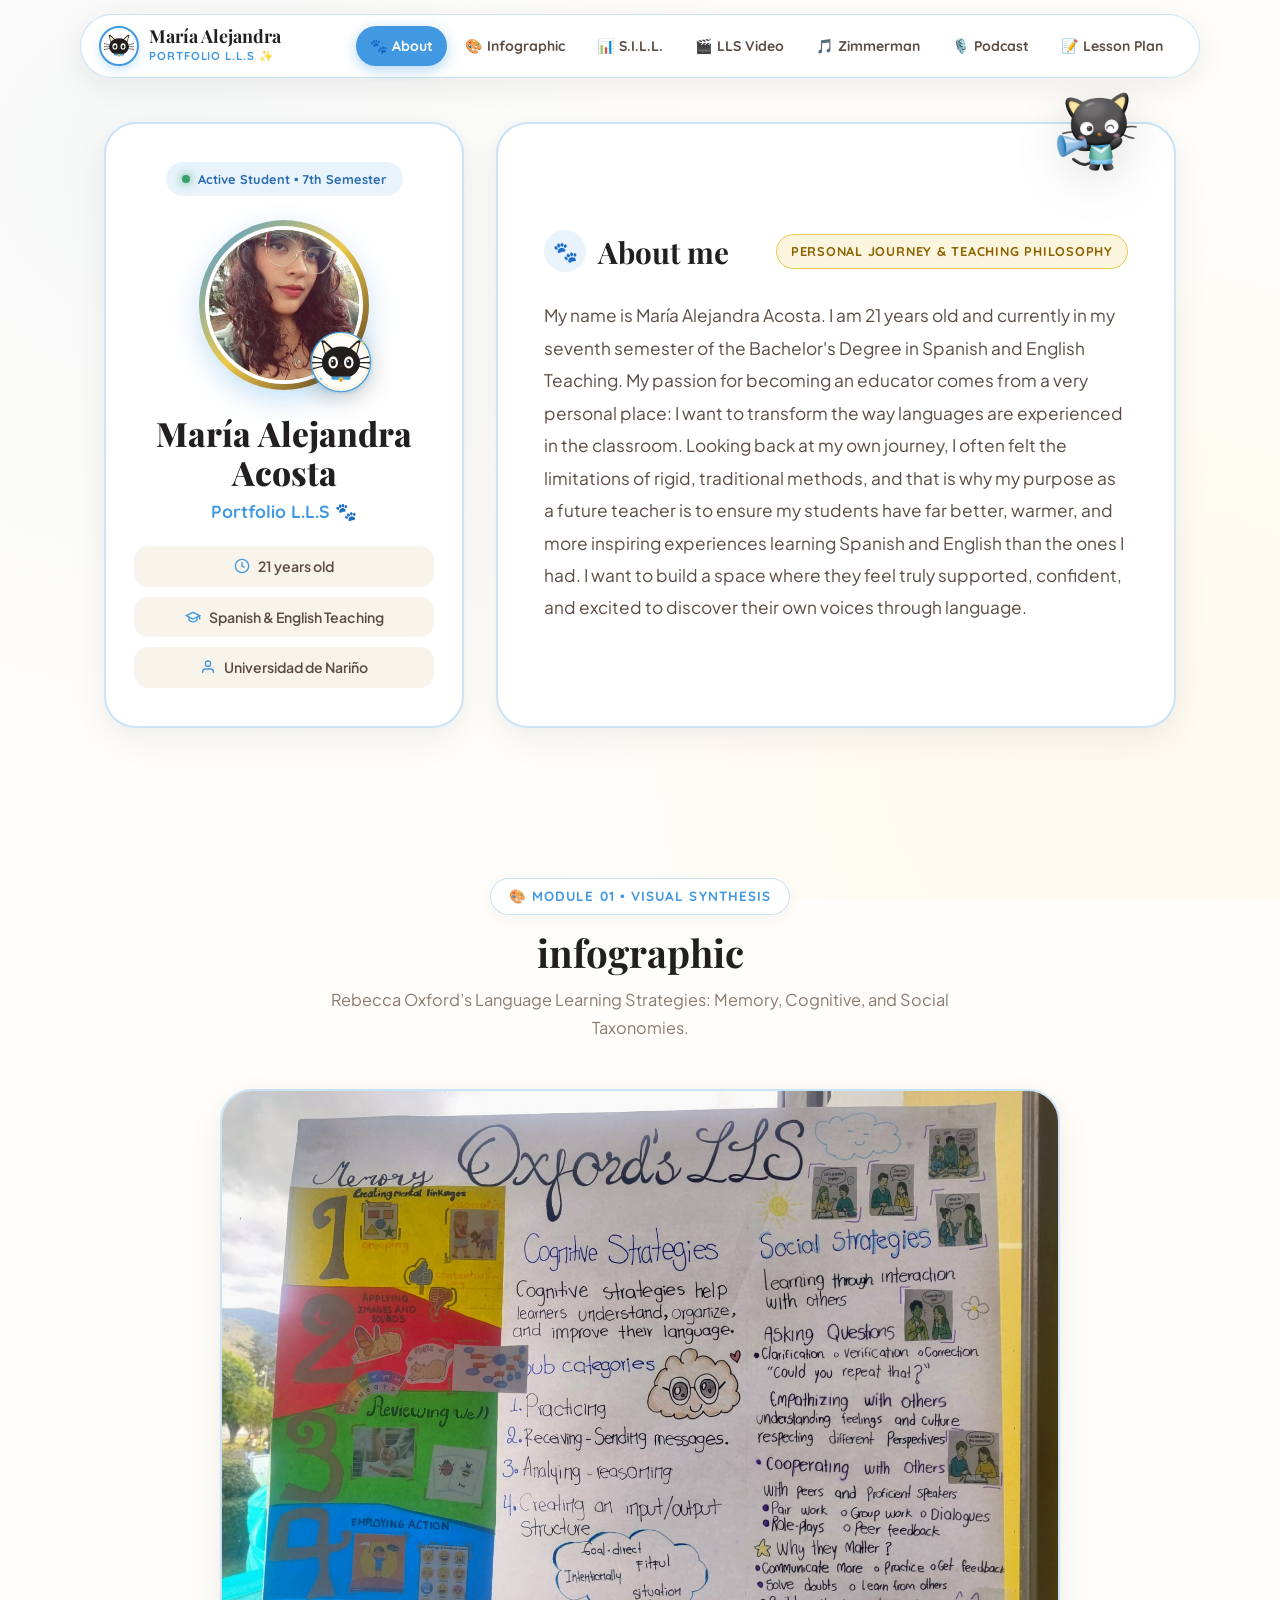
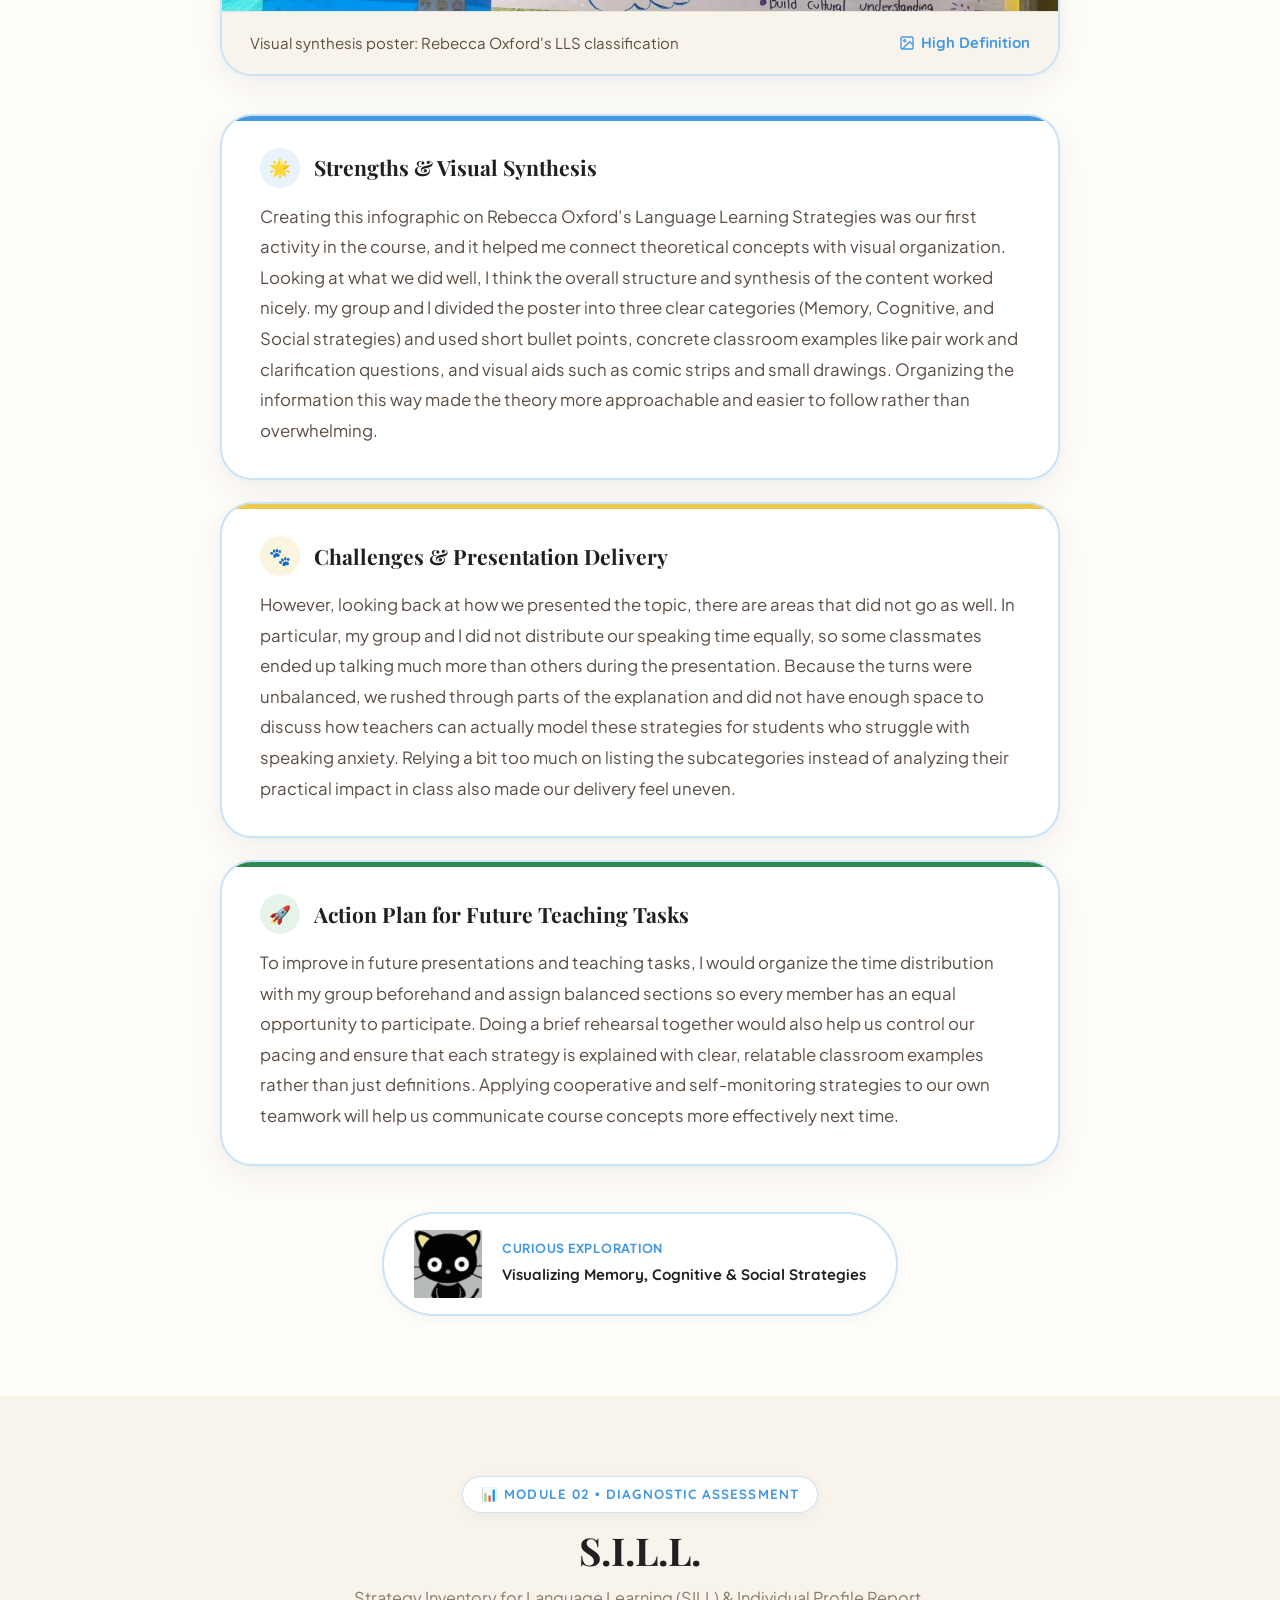
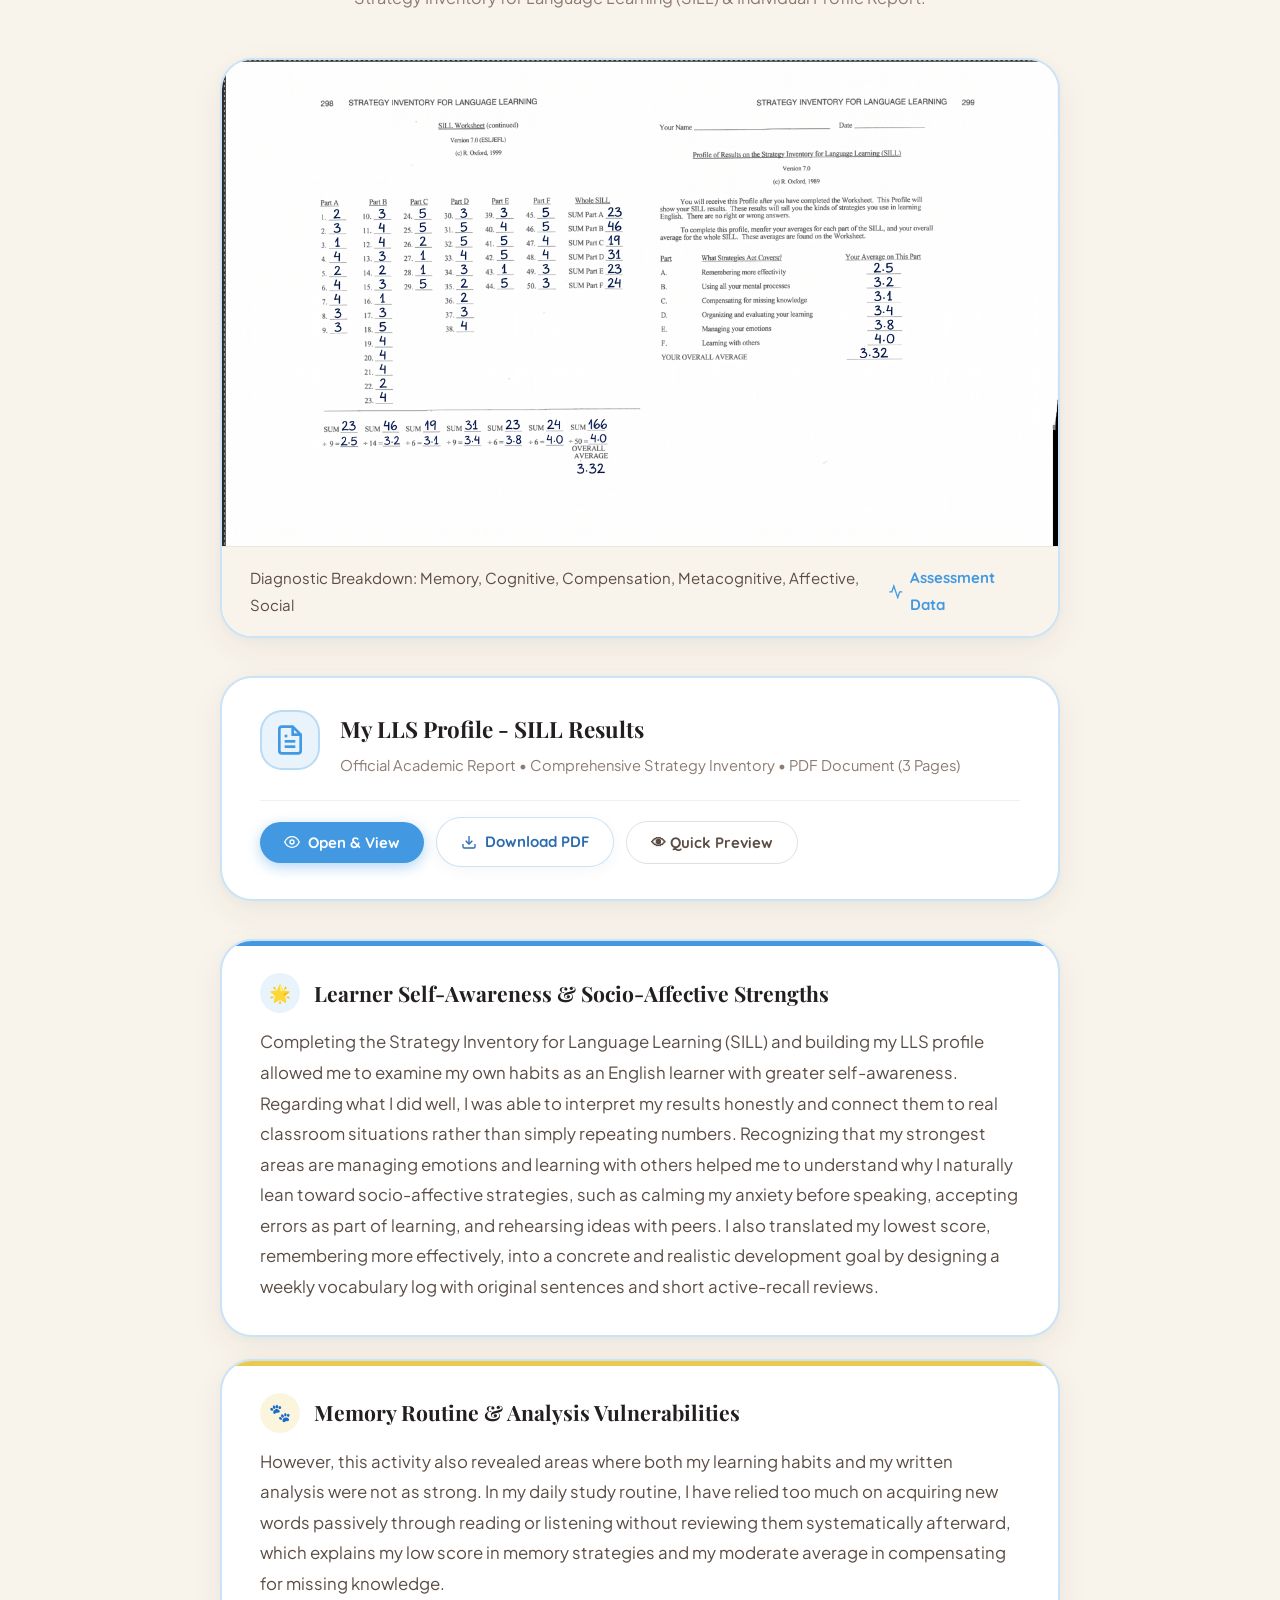
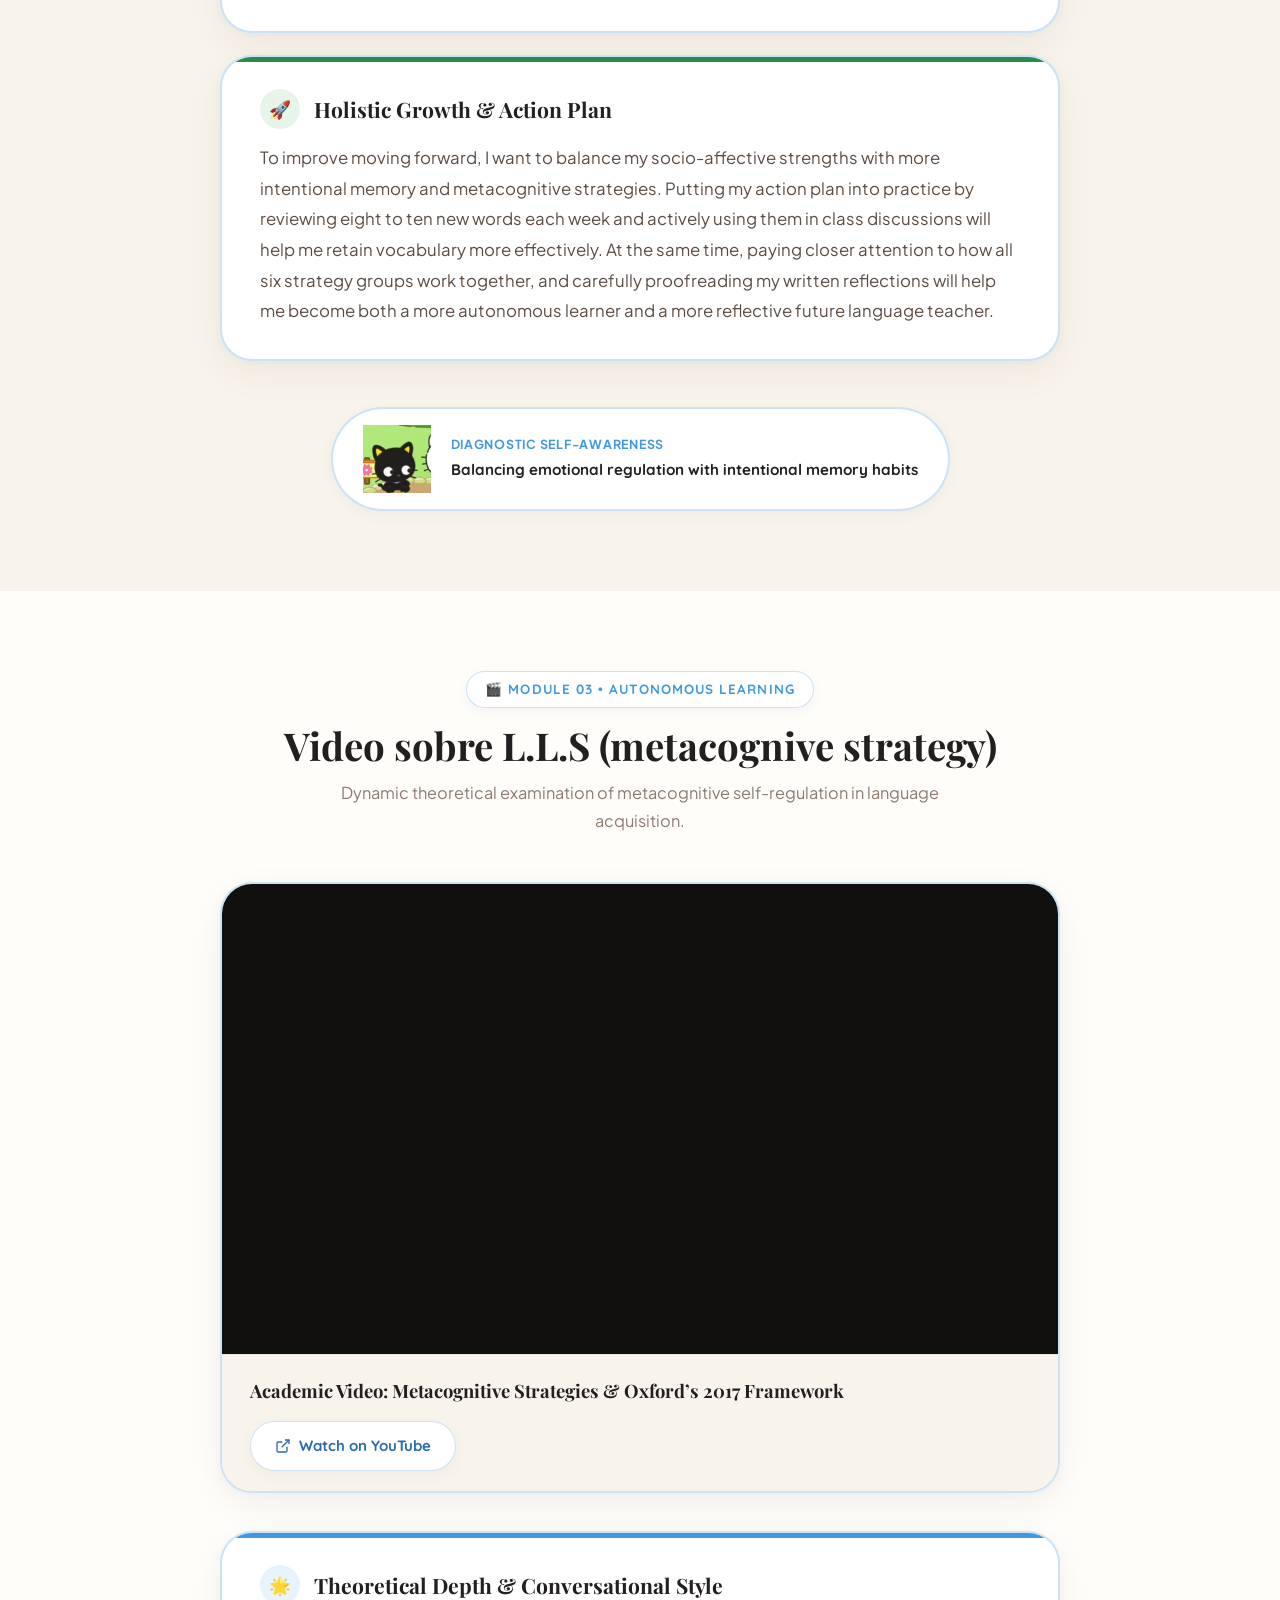
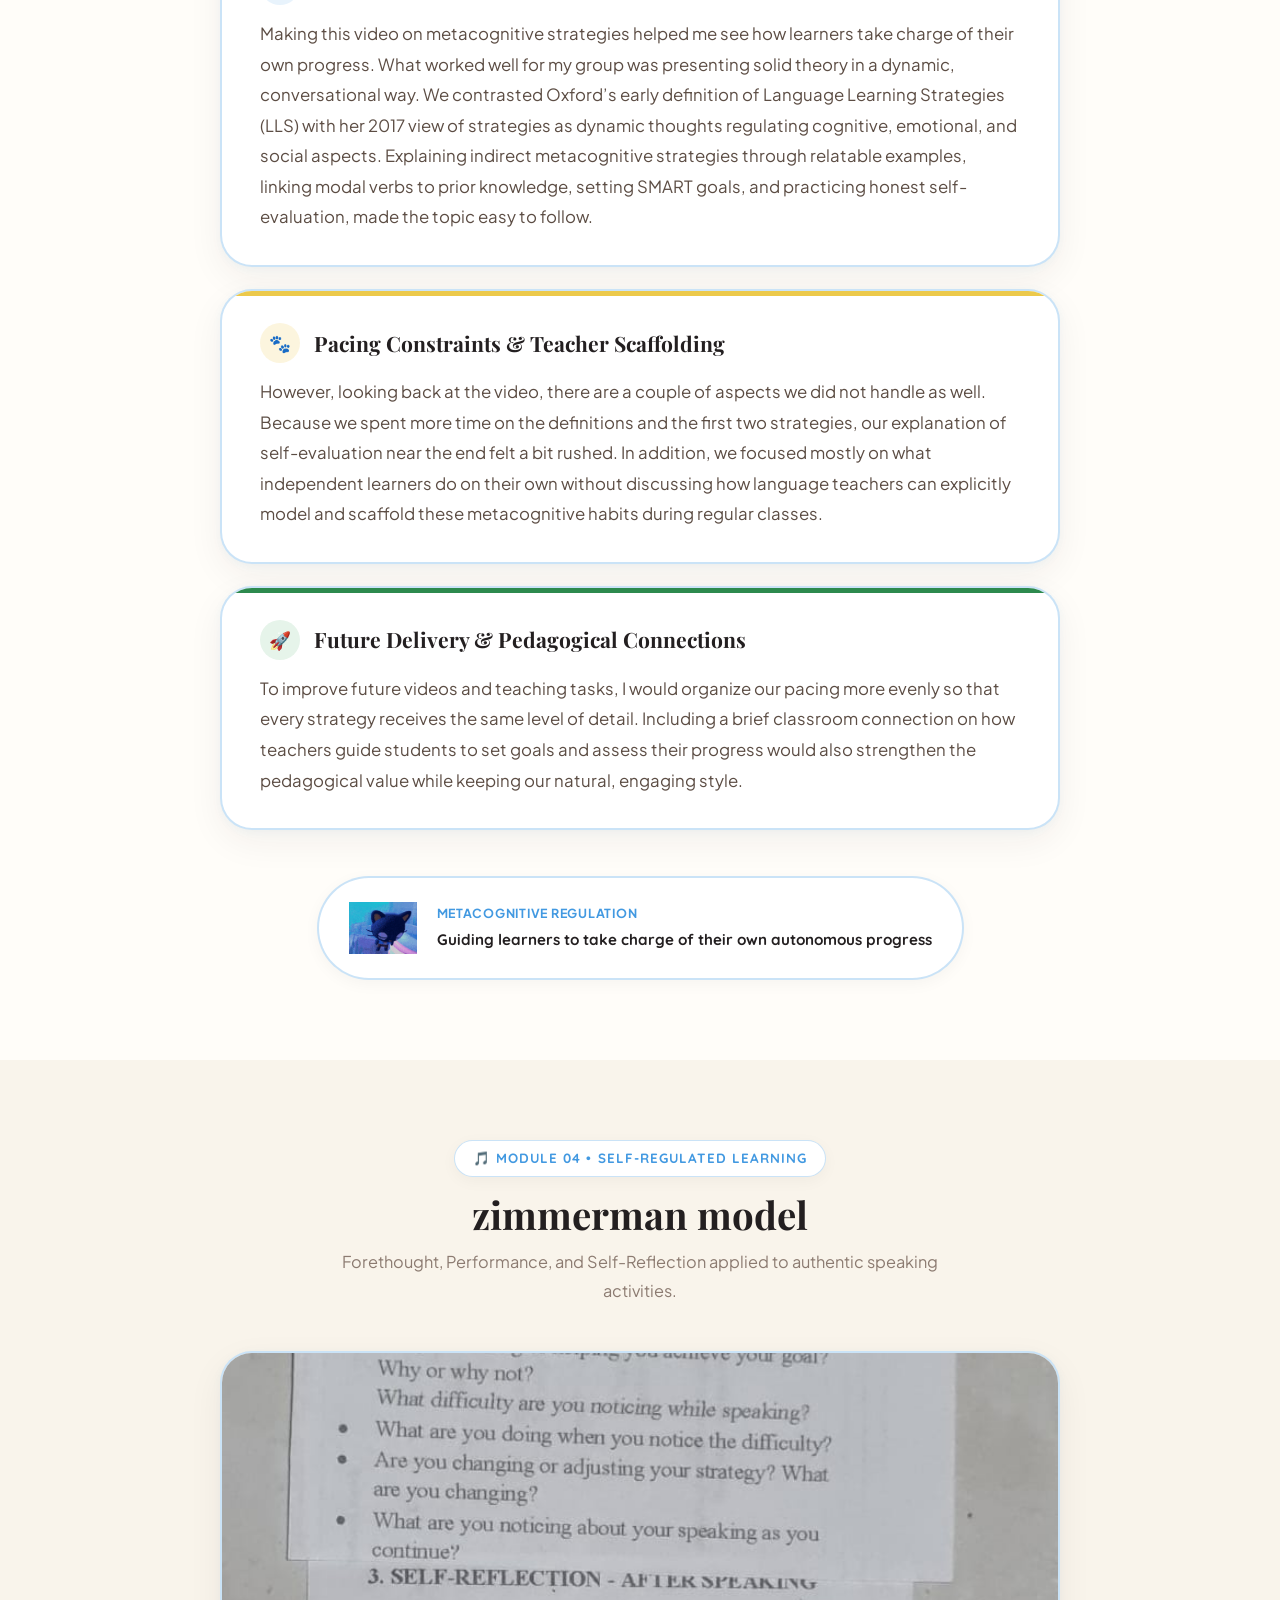
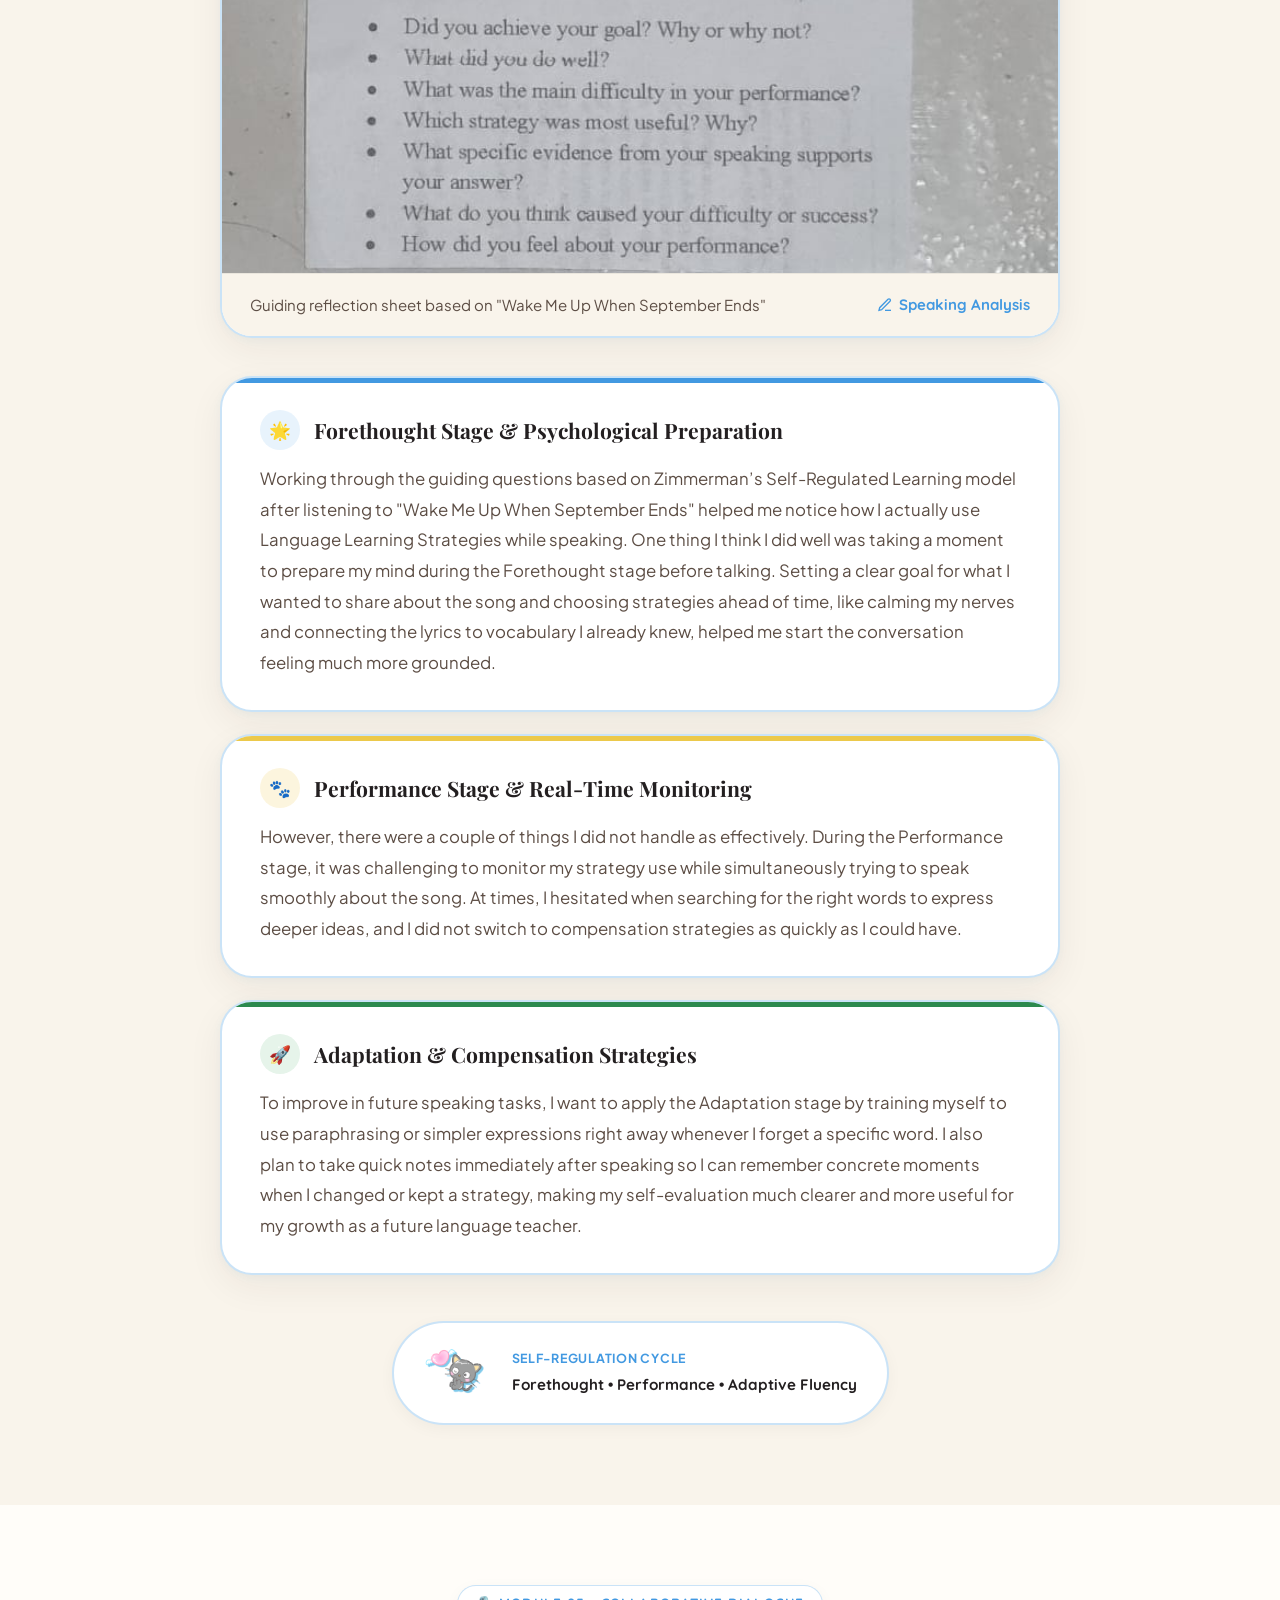
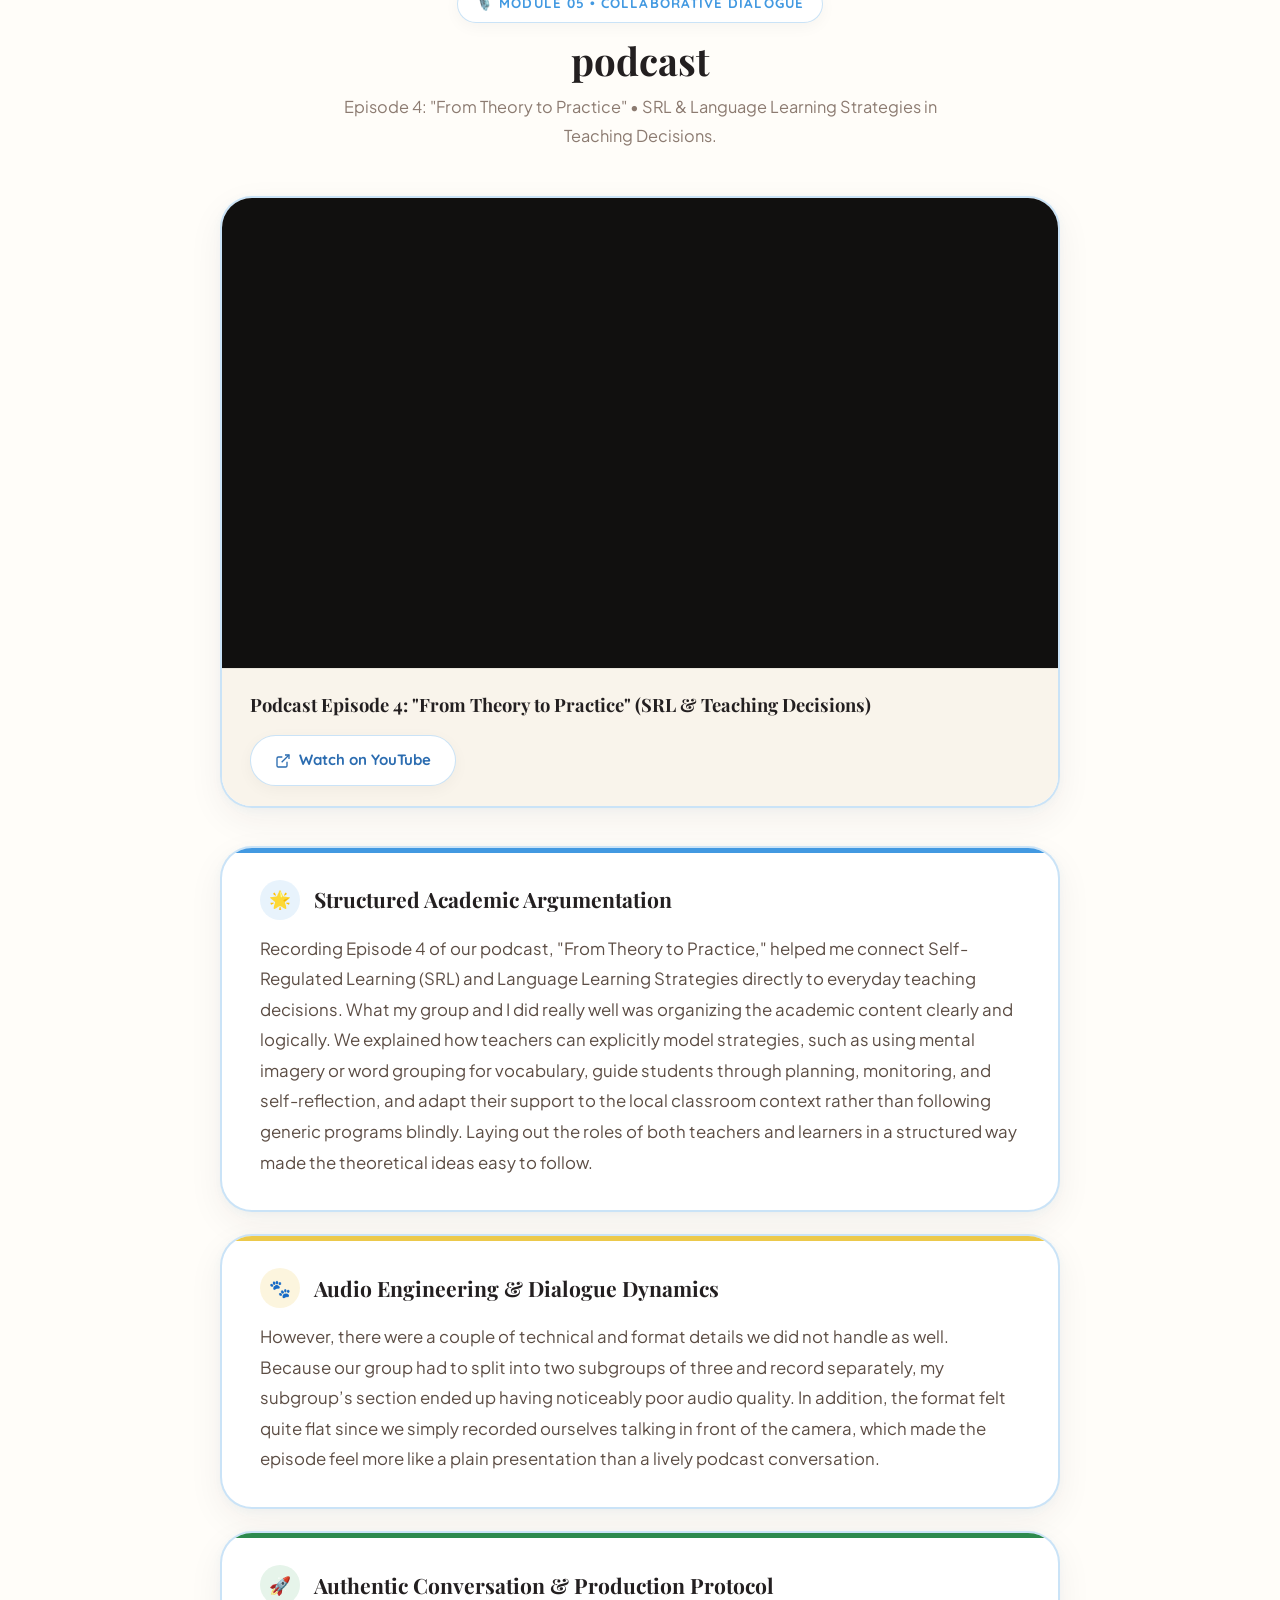
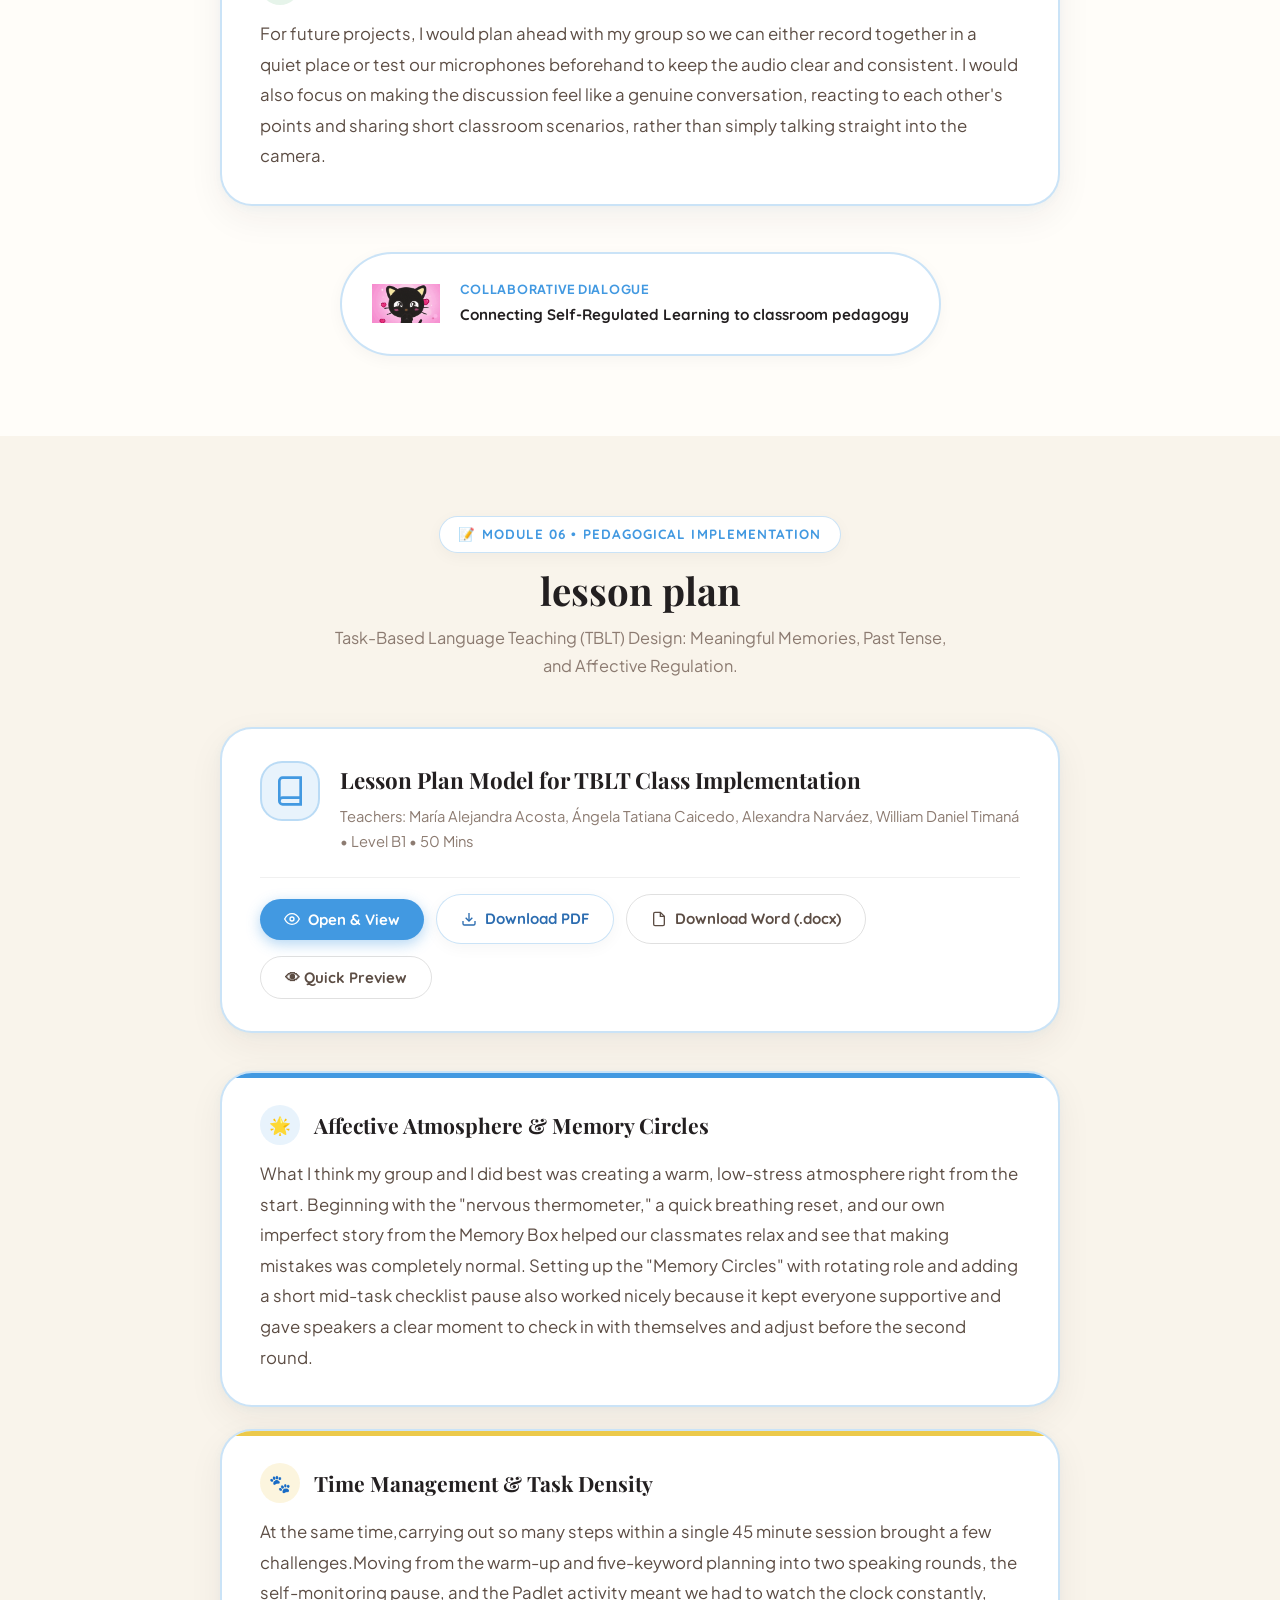
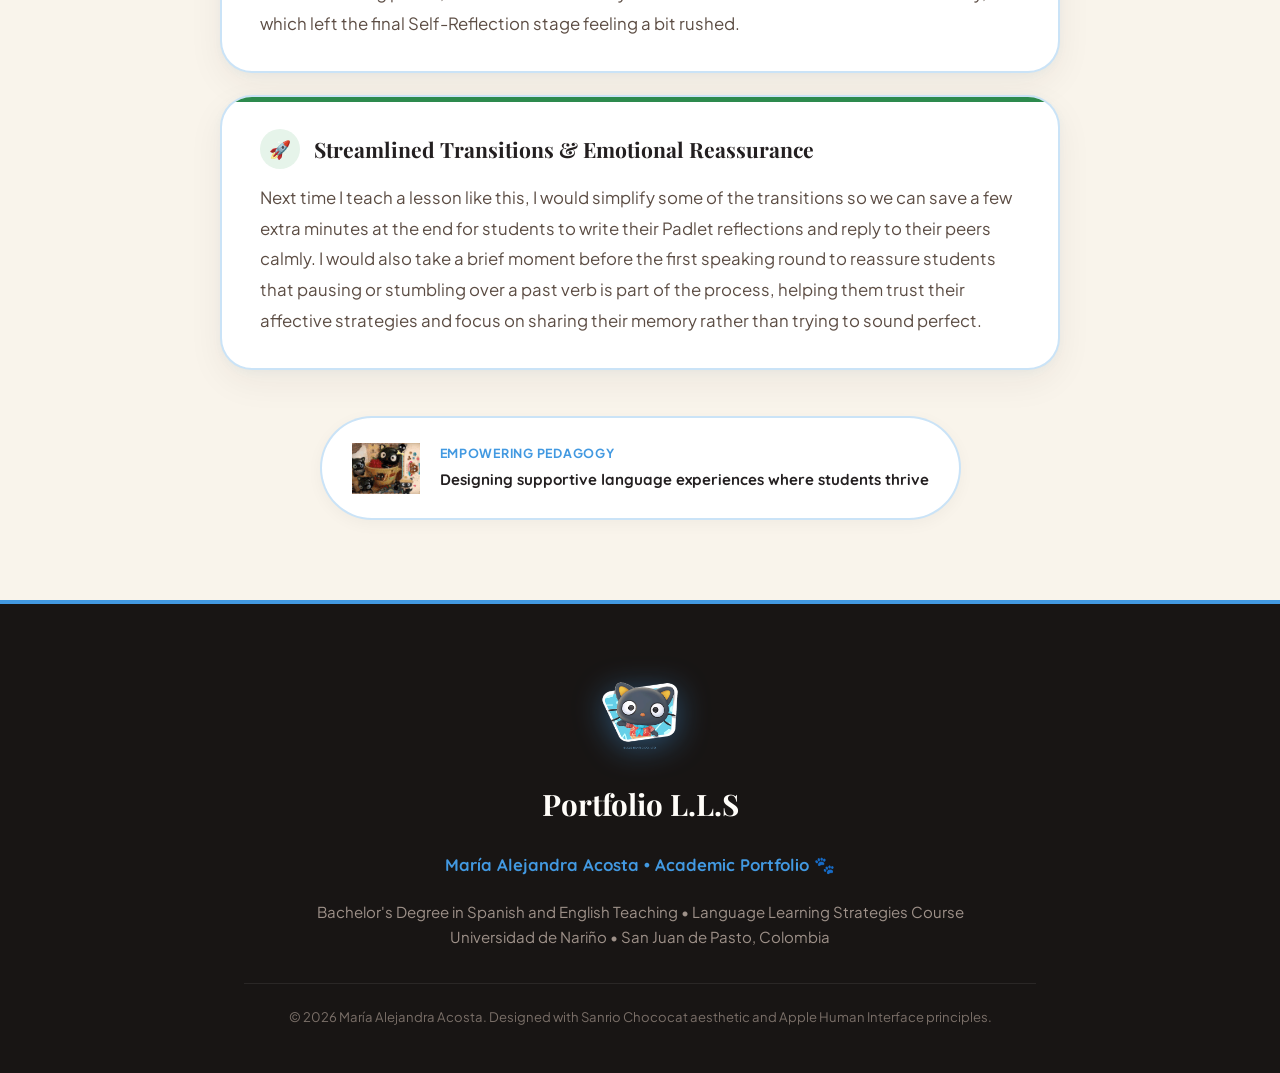
==== commit 43d96aab: "feat: complete rebuild from scratch with Apple Bento layout, Chococat floating companion, and playfu" ====
--- a/index.html
+++ b/index.html
@@ -10,35 +10,35 @@
   <!-- Favicon Chococat -->
   <link rel="icon" type="image/svg+xml" href="assets/images/favicon.svg">
   
-  <!-- Stylesheets -->
+  <!-- Stylesheet -->
   <link rel="stylesheet" href="assets/css/styles.css">
 </head>
 <body>
 
   <!-- ======================================================================
-       Sticky Kawaii Glassmorphism Navbar
+       Floating Island Navbar (Apple Glassmorphism)
        ====================================================================== -->
-  <header class="navbar" id="navbar">
-    <div class="container navbar__inner">
+  <div class="navbar-wrapper">
+    <header class="navbar" id="navbar">
       <a href="#about" class="navbar__brand" aria-label="Go to top">
-        <div class="navbar__logo-wrapper">
-          <img src="assets/images/chococat-head.svg" alt="Chococat Logo" class="navbar__logo-icon">
-        </div>
-        <div class="navbar__brand-text">
-          <span class="navbar__brand-name">María Alejandra</span>
-          <span class="navbar__brand-tag">Portfolio L.L.S ✨</span>
+        <div class="navbar__avatar">
+          <img src="assets/images/chococat-head.svg" alt="Chococat Logo">
+        </div>
+        <div class="navbar__brand-info">
+          <span class="navbar__name">María Alejandra</span>
+          <span class="navbar__role">Portfolio L.L.S ✨</span>
         </div>
       </a>
 
       <!-- Desktop Navigation Menu -->
-      <nav class="navbar__nav" id="navbar-menu" aria-label="Main Navigation">
-        <a href="#about" class="navbar__link active">🐾 About</a>
-        <a href="#infographic" class="navbar__link">🎨 Infographic</a>
-        <a href="#sill" class="navbar__link">📊 S.I.L.L.</a>
-        <a href="#metacognitive-video" class="navbar__link">🎬 LLS Video</a>
-        <a href="#zimmerman" class="navbar__link">🎵 Zimmerman</a>
-        <a href="#podcast" class="navbar__link">🎙️ Podcast</a>
-        <a href="#lesson-plan" class="navbar__link">📝 Lesson Plan</a>
+      <nav class="navbar__menu" id="navbar-menu" aria-label="Main Navigation">
+        <a href="#about" class="navbar__item active">🐾 About</a>
+        <a href="#infographic" class="navbar__item">🎨 Infographic</a>
+        <a href="#sill" class="navbar__item">📊 S.I.L.L.</a>
+        <a href="#metacognitive-video" class="navbar__item">🎬 LLS Video</a>
+        <a href="#zimmerman" class="navbar__item">🎵 Zimmerman</a>
+        <a href="#podcast" class="navbar__item">🎙️ Podcast</a>
+        <a href="#lesson-plan" class="navbar__item">📝 Lesson Plan</a>
       </nav>
 
       <!-- Mobile Hamburger Toggle -->
@@ -49,130 +49,134 @@
           <span class="navbar__toggle-line"></span>
         </span>
       </button>
-    </div>
-  </header>
+    </header>
+  </div>
 
   <main>
     <!-- ====================================================================
-         Hero Section & About Me
+         Hero & About Me Bento Grid
          ==================================================================== -->
-    <header class="hero" id="about">
-      <div class="container hero__inner">
-        <!-- Real Chococat Floating Sticker with Dialogue Bubble -->
-        <div class="hero__cat-speech" aria-hidden="true">Hi! Welcome to my Portfolio! 🐾</div>
-        <img src="assets/images/chococat-ranking-2026-clean.png" alt="Chococat Sanrio Character" class="hero__cat-sticker-float" title="Chococat waving hello!">
-
-        <div class="hero__badge-track">
-          <span class="hero__badge-star">★</span>
-          <span>Language Learning Strategies &bull; 7th Semester</span>
-        </div>
-
-        <!-- Profile Photo with Chococat Interactive Badge -->
-        <div class="hero__avatar-wrapper">
-          <div class="hero__avatar-ring">
-            <img src="assets/images/maria-alejandra-profile.jpg" alt="Photograph of María Alejandra Acosta" class="hero__avatar-img">
-          </div>
-          <img src="assets/images/chococat-badge.svg" alt="Chococat Companion Badge" class="hero__avatar-chococat-badge" title="Chococat Academic Companion">
-        </div>
-
-        <h1 class="hero__title">María Alejandra Acosta</h1>
-        <p class="hero__subtitle">Portfolio L.L.S <span>🐾</span></p>
-
-        <div class="hero__meta">
-          <span class="hero__meta-pill">
-            <svg viewBox="0 0 24 24" fill="none" stroke="currentColor" stroke-width="2" stroke-linecap="round" stroke-linejoin="round"><circle cx="12" cy="12" r="10"></circle><polyline points="12 6 12 12 16 14"></polyline></svg>
-            21 years old
-          </span>
-          <span class="hero__meta-pill">
-            <svg viewBox="0 0 24 24" fill="none" stroke="currentColor" stroke-width="2" stroke-linecap="round" stroke-linejoin="round"><path d="M22 10v6M2 10l10-5 10 5-10 5z"></path><path d="M6 12v5c3 3 9 3 12 0v-5"></path></svg>
-            Bachelor's Degree in Spanish and English Teaching
-          </span>
-          <span class="hero__meta-pill">
-            <svg viewBox="0 0 24 24" fill="none" stroke="currentColor" stroke-width="2" stroke-linecap="round" stroke-linejoin="round"><path d="M20 21v-2a4 4 0 0 0-4-4H8a4 4 0 0 0-4 4v2"></path><circle cx="12" cy="7" r="4"></circle></svg>
-            Universidad de Nariño
-          </span>
-        </div>
-
-        <div class="hero__divider"></div>
-
-        <!-- About Me Card (100% Exact Text) -->
-        <section class="hero__statement-card content-block" aria-labelledby="about-me-title">
-          <div class="hero__statement-header">
-            <div class="hero__statement-title-wrap">
-              <span class="hero__statement-icon">🐾</span>
-              <h2 id="about-me-title" class="hero__statement-label">About me</h2>
-            </div>
-            <span class="hero__statement-badge">Personal Journey &amp; Teaching Philosophy</span>
-          </div>
-          <p class="hero__statement-text">My name is María Alejandra Acosta. I am 21 years old and currently in my seventh semester of the Bachelor's Degree in Spanish and English Teaching. My passion for becoming an educator comes from a very personal place: I want to transform the way languages are experienced in the classroom. Looking back at my own journey, I often felt the limitations of rigid, traditional methods, and that is why my purpose as a future teacher is to ensure my students have far better, warmer, and more inspiring experiences learning Spanish and English than the ones I had. I want to build a space where they feel truly supported, confident, and excited to discover their own voices through language.</p>
-        </section>
-      </div>
-    </header>
+    <section class="hero" id="about">
+      <div class="container">
+        <div class="hero__bento">
+          
+          <!-- Left Profile Bento Card -->
+          <article class="hero__profile-card">
+            <div class="hero__status-badge">
+              <span class="hero__status-dot"></span>
+              <span>Active Student &bull; 7th Semester</span>
+            </div>
+
+            <div class="hero__avatar-container">
+              <div class="hero__avatar-ring">
+                <img src="assets/images/maria-alejandra-profile.jpg" alt="Photograph of María Alejandra Acosta" class="hero__avatar-img">
+              </div>
+              <img src="assets/images/chococat-badge.svg" alt="Chococat Badge" class="hero__avatar-badge" title="Chococat Academic Companion">
+            </div>
+
+            <h1 class="hero__name">María Alejandra Acosta</h1>
+            <p class="hero__title-sub">Portfolio L.L.S 🐾</p>
+
+            <div class="hero__meta-list">
+              <div class="hero__meta-item">
+                <svg width="16" height="16" viewBox="0 0 24 24" fill="none" stroke="#4299E1" stroke-width="2"><circle cx="12" cy="12" r="10"></circle><polyline points="12 6 12 12 16 14"></polyline></svg>
+                <span>21 years old</span>
+              </div>
+              <div class="hero__meta-item">
+                <svg width="16" height="16" viewBox="0 0 24 24" fill="none" stroke="#4299E1" stroke-width="2"><path d="M22 10v6M2 10l10-5 10 5-10 5z"></path><path d="M6 12v5c3 3 9 3 12 0v-5"></path></svg>
+                <span>Spanish &amp; English Teaching</span>
+              </div>
+              <div class="hero__meta-item">
+                <svg width="16" height="16" viewBox="0 0 24 24" fill="none" stroke="#4299E1" stroke-width="2"><path d="M20 21v-2a4 4 0 0 0-4-4H8a4 4 0 0 0-4 4v2"></path><circle cx="12" cy="7" r="4"></circle></svg>
+                <span>Universidad de Nariño</span>
+              </div>
+            </div>
+          </article>
+
+          <!-- Right Journal Bento Card (About Me - 100% Exact Text) -->
+          <article class="hero__journal-card">
+            <!-- Real Chococat Floating Companion Sticker -->
+            <img src="assets/images/chococat-ranking-2026-clean.png" alt="Chococat Sticker" class="hero__cat-companion" title="Chococat Companion">
+
+            <div class="hero__journal-header">
+              <div class="hero__journal-title-wrap">
+                <div class="hero__journal-icon">🐾</div>
+                <h2 class="hero__journal-title">About me</h2>
+              </div>
+              <span class="hero__journal-tag">Personal Journey &amp; Teaching Philosophy</span>
+            </div>
+
+            <p class="hero__journal-body">My name is María Alejandra Acosta. I am 21 years old and currently in my seventh semester of the Bachelor's Degree in Spanish and English Teaching. My passion for becoming an educator comes from a very personal place: I want to transform the way languages are experienced in the classroom. Looking back at my own journey, I often felt the limitations of rigid, traditional methods, and that is why my purpose as a future teacher is to ensure my students have far better, warmer, and more inspiring experiences learning Spanish and English than the ones I had. I want to build a space where they feel truly supported, confident, and excited to discover their own voices through language.</p>
+          </article>
+
+        </div>
+      </div>
+    </section>
 
     <!-- ====================================================================
          Section 1: Infographic
          ==================================================================== -->
-    <section class="section" id="infographic" aria-labelledby="infographic-title">
+    <section class="section" id="infographic" aria-labelledby="infographic-heading">
       <div class="container">
         <div class="section__header">
-          <span class="section__badge-pill">🎨 Module 01 &bull; Visual Synthesis</span>
-          <h2 id="infographic-title" class="section__title">Infographic</h2>
-          <p class="section__desc">Rebecca Oxford’s Language Learning Strategies: Memory, Cognitive, and Social taxonomies.</p>
+          <span class="section__pill">🎨 Module 01 &bull; Visual Synthesis</span>
+          <h2 id="infographic-heading" class="section__title">infographic</h2>
+          <p class="section__desc">Rebecca Oxford’s Language Learning Strategies: Memory, Cognitive, and Social Taxonomies.</p>
         </div>
 
         <!-- Media Showcase Card -->
-        <div class="media-card content-block">
-          <div class="media-card__preview-wrapper" data-lightbox-index="0" role="button" tabindex="0" aria-label="Open infographic in full screen image viewer">
-            <img src="assets/images/infografia-oxford-lls.jpg" alt="Infographic of Rebecca Oxford's Language Learning Strategies" class="media-card__img">
-            <div class="media-card__overlay">
-              <span class="media-card__action-pill">
-                <svg width="18" height="18" viewBox="0 0 24 24" fill="none" stroke="currentColor" stroke-width="2" stroke-linecap="round" stroke-linejoin="round"><circle cx="11" cy="11" r="8"></circle><line x1="21" y1="21" x2="16.65" y2="16.65"></line><line x1="11" y1="8" x2="11" y2="14"></line><line x1="8" y1="11" x2="14" y2="11"></line></svg>
+        <div class="showcase-card content-block">
+          <div class="showcase-card__image-box" data-lightbox-index="0" role="button" tabindex="0" aria-label="Open infographic in full view">
+            <img src="assets/images/infografia-oxford-lls.jpg" alt="Rebecca Oxford Language Learning Strategies Infographic" class="showcase-card__img">
+            <div class="showcase-card__overlay">
+              <span class="showcase-card__zoom-btn">
+                <svg width="18" height="18" viewBox="0 0 24 24" fill="none" stroke="currentColor" stroke-width="2.5"><circle cx="11" cy="11" r="8"></circle><line x1="21" y1="21" x2="16.65" y2="16.65"></line></svg>
                 View High-Resolution Infographic
               </span>
             </div>
           </div>
-          <div class="media-card__footer">
+          <div class="showcase-card__footer">
             <span>Visual synthesis poster: Rebecca Oxford's LLS classification</span>
-            <span class="media-card__tag">
+            <span class="showcase-card__badge">
               <svg width="16" height="16" viewBox="0 0 24 24" fill="none" stroke="currentColor" stroke-width="2"><rect x="3" y="3" width="18" height="18" rx="2" ry="2"></rect><circle cx="8.5" cy="8.5" r="1.5"></circle><polyline points="21 15 16 10 5 21"></polyline></svg>
               High Definition
             </span>
           </div>
         </div>
 
-        <!-- Reflective Analysis Blocks (100% Exact Text) -->
-        <div class="reflection-grid content-block">
-          <article class="reflection-item">
-            <div class="reflection-item__header">
-              <span class="reflection-item__icon-bubble">🌟</span>
-              <h3 class="reflection-item__title">Strengths &amp; Visual Synthesis</h3>
-            </div>
-            <p class="reflection-item__text">Creating this infographic on Rebecca Oxford’s Language Learning Strategies was our first activity in the course, and it helped me connect theoretical concepts with visual organization. Looking at what we did well, I think the overall structure and synthesis of the content worked nicely. my group and I divided the poster into three clear categories (Memory, Cognitive, and Social strategies) and used short bullet points, concrete classroom examples like pair work and clarification questions, and visual aids such as comic strips and small drawings. Organizing the information this way made the theory more approachable and easier to follow rather than overwhelming.</p>
-          </article>
-
-          <article class="reflection-item reflection-item--warning">
-            <div class="reflection-item__header">
-              <span class="reflection-item__icon-bubble">🐾</span>
-              <h3 class="reflection-item__title">Challenges &amp; Presentation Delivery</h3>
-            </div>
-            <p class="reflection-item__text">However, looking back at how we presented the topic, there are areas that did not go as well. In particular, my group and I did not distribute our speaking time equally, so some classmates ended up talking much more than others during the presentation. Because the turns were unbalanced, we rushed through parts of the explanation and did not have enough space to discuss how teachers can actually model these strategies for students who struggle with speaking anxiety. Relying a bit too much on listing the subcategories instead of analyzing their practical impact in class also made our delivery feel uneven.</p>
-          </article>
-
-          <article class="reflection-item reflection-item--success">
-            <div class="reflection-item__header">
-              <span class="reflection-item__icon-bubble">🚀</span>
-              <h3 class="reflection-item__title">Action Plan for Future Teaching Tasks</h3>
-            </div>
-            <p class="reflection-item__text">To improve in future presentations and teaching tasks, I would organize the time distribution with my group beforehand and assign balanced sections so every member has an equal opportunity to participate. Doing a brief rehearsal together would also help us control our pacing and ensure that each strategy is explained with clear, relatable classroom examples rather than just definitions. Applying cooperative and self-monitoring strategies to our own teamwork will help us communicate course concepts more effectively next time.</p>
-          </article>
-        </div>
-
-        <!-- Cute Chococat Animated GIF Banner -->
-        <div class="section__chococat-banner">
-          <img src="assets/images/chococat-curious.gif" alt="Chococat Curious Animation" class="section__chococat-banner-gif">
+        <!-- Reflective Stack (100% Exact Text) -->
+        <div class="reflection-stack content-block">
+          <article class="reflection-card">
+            <div class="reflection-card__header">
+              <span class="reflection-card__icon-bubble">🌟</span>
+              <h3 class="reflection-card__title">Strengths &amp; Visual Synthesis</h3>
+            </div>
+            <p class="reflection-card__text">Creating this infographic on Rebecca Oxford’s Language Learning Strategies was our first activity in the course, and it helped me connect theoretical concepts with visual organization. Looking at what we did well, I think the overall structure and synthesis of the content worked nicely. my group and I divided the poster into three clear categories (Memory, Cognitive, and Social strategies) and used short bullet points, concrete classroom examples like pair work and clarification questions, and visual aids such as comic strips and small drawings. Organizing the information this way made the theory more approachable and easier to follow rather than overwhelming.</p>
+          </article>
+
+          <article class="reflection-card reflection-card--warning">
+            <div class="reflection-card__header">
+              <span class="reflection-card__icon-bubble">🐾</span>
+              <h3 class="reflection-card__title">Challenges &amp; Presentation Delivery</h3>
+            </div>
+            <p class="reflection-card__text">However, looking back at how we presented the topic, there are areas that did not go as well. In particular, my group and I did not distribute our speaking time equally, so some classmates ended up talking much more than others during the presentation. Because the turns were unbalanced, we rushed through parts of the explanation and did not have enough space to discuss how teachers can actually model these strategies for students who struggle with speaking anxiety. Relying a bit too much on listing the subcategories instead of analyzing their practical impact in class also made our delivery feel uneven.</p>
+          </article>
+
+          <article class="reflection-card reflection-card--success">
+            <div class="reflection-card__header">
+              <span class="reflection-card__icon-bubble">🚀</span>
+              <h3 class="reflection-card__title">Action Plan for Future Teaching Tasks</h3>
+            </div>
+            <p class="reflection-card__text">To improve in future presentations and teaching tasks, I would organize the time distribution with my group beforehand and assign balanced sections so every member has an equal opportunity to participate. Doing a brief rehearsal together would also help us control our pacing and ensure that each strategy is explained with clear, relatable classroom examples rather than just definitions. Applying cooperative and self-monitoring strategies to our own teamwork will help us communicate course concepts more effectively next time.</p>
+          </article>
+        </div>
+
+        <!-- Cute Chococat Animated GIF Dialogue Banner -->
+        <div class="chococat-dialogue-banner">
+          <img src="assets/images/chococat-curious.gif" alt="Chococat Curious" class="chococat-dialogue-banner__gif">
           <div>
-            <span class="section__chococat-banner-badge">Visual Strategy Explorer</span>
-            <span class="section__chococat-banner-text">Connecting theory with visual clarity &bull; Rebecca Oxford Model</span>
+            <span class="chococat-dialogue-banner__badge">Curious Exploration</span>
+            <span class="chococat-dialogue-banner__text">Visualizing Memory, Cognitive &amp; Social Strategies</span>
           </div>
         </div>
       </div>
@@ -181,47 +185,47 @@
     <!-- ====================================================================
          Section 2: S.I.L.L.
          ==================================================================== -->
-    <section class="section section--alt" id="sill" aria-labelledby="sill-title">
+    <section class="section section--alt" id="sill" aria-labelledby="sill-heading">
       <div class="container">
         <div class="section__header">
-          <span class="section__badge-pill">📊 Module 02 &bull; Diagnostic Assessment</span>
-          <h2 id="sill-title" class="section__title">S.I.L.L.</h2>
-          <p class="section__desc">Strategy Inventory for Language Learning (SILL) &amp; LLS Individual Learner Profile.</p>
-        </div>
-
-        <!-- Image Showcase Card (Results Graph) -->
-        <div class="media-card content-block">
-          <div class="media-card__preview-wrapper" data-lightbox-index="1" role="button" tabindex="0" aria-label="Open SILL graph in image viewer">
-            <img src="assets/images/sill-profile-graph.jpg" alt="Visual graph and strategic averages from SILL inventory" class="media-card__img">
-            <div class="media-card__overlay">
-              <span class="media-card__action-pill">
-                <svg width="18" height="18" viewBox="0 0 24 24" fill="none" stroke="currentColor" stroke-width="2" stroke-linecap="round" stroke-linejoin="round"><circle cx="11" cy="11" r="8"></circle><line x1="21" y1="21" x2="16.65" y2="16.65"></line><line x1="11" y1="8" x2="11" y2="14"></line><line x1="8" y1="11" x2="14" y2="11"></line></svg>
+          <span class="section__pill">📊 Module 02 &bull; Diagnostic Assessment</span>
+          <h2 id="sill-heading" class="section__title">S.I.L.L.</h2>
+          <p class="section__desc">Strategy Inventory for Language Learning (SILL) &amp; Individual Profile Report.</p>
+        </div>
+
+        <!-- Image Showcase Card (SILL Graph) -->
+        <div class="showcase-card content-block">
+          <div class="showcase-card__image-box" data-lightbox-index="1" role="button" tabindex="0" aria-label="Open SILL graph in full view">
+            <img src="assets/images/sill-profile-graph.jpg" alt="Strategy Inventory for Language Learning Results Chart" class="showcase-card__img">
+            <div class="showcase-card__overlay">
+              <span class="showcase-card__zoom-btn">
+                <svg width="18" height="18" viewBox="0 0 24 24" fill="none" stroke="currentColor" stroke-width="2.5"><circle cx="11" cy="11" r="8"></circle><line x1="21" y1="21" x2="16.65" y2="16.65"></line></svg>
                 View SILL Profile Graph
               </span>
             </div>
           </div>
-          <div class="media-card__footer">
+          <div class="showcase-card__footer">
             <span>Diagnostic Breakdown: Memory, Cognitive, Compensation, Metacognitive, Affective, Social</span>
-            <span class="media-card__tag">
+            <span class="showcase-card__badge">
               <svg width="16" height="16" viewBox="0 0 24 24" fill="none" stroke="currentColor" stroke-width="2"><polyline points="22 12 18 12 15 21 9 3 6 12 2 12"></polyline></svg>
               Assessment Data
             </span>
           </div>
         </div>
 
-        <!-- Document Card (SILL PDF) with Action Buttons -->
-        <div class="doc-card content-block">
-          <div class="doc-card__header">
-            <div class="doc-card__icon-box">
-              <svg viewBox="0 0 24 24" fill="none" stroke="currentColor" stroke-width="2" stroke-linecap="round" stroke-linejoin="round"><path d="M14 2H6a2 2 0 0 0-2 2v16a2 2 0 0 0 2 2h12a2 2 0 0 0 2-2V8z"></path><polyline points="14 2 14 8 20 8"></polyline><line x1="16" y1="13" x2="8" y2="13"></line><line x1="16" y1="17" x2="8" y2="17"></line><polyline points="10 9 9 9 8 9"></polyline></svg>
-            </div>
-            <div class="doc-card__info">
-              <h3 class="doc-card__title">My LLS Profile - SILL Results</h3>
-              <p class="doc-card__meta">Official Academic Report &bull; Comprehensive Strategy Inventory &bull; PDF Document (3 Pages)</p>
-            </div>
-          </div>
-
-          <div class="doc-card__actions">
+        <!-- Document Vault Card (SILL PDF) with Action Buttons -->
+        <div class="vault-card content-block">
+          <div class="vault-card__top">
+            <div class="vault-card__icon-box">
+              <svg viewBox="0 0 24 24" fill="none" stroke="currentColor" stroke-width="2"><path d="M14 2H6a2 2 0 0 0-2 2v16a2 2 0 0 0 2 2h12a2 2 0 0 0 2-2V8z"></path><polyline points="14 2 14 8 20 8"></polyline><line x1="16" y1="13" x2="8" y2="13"></line><line x1="16" y1="17" x2="8" y2="17"></line><polyline points="10 9 9 9 8 9"></polyline></svg>
+            </div>
+            <div class="vault-card__info">
+              <h3 class="vault-card__title">My LLS Profile - SILL Results</h3>
+              <p class="vault-card__meta">Official Academic Report &bull; Comprehensive Strategy Inventory &bull; PDF Document (3 Pages)</p>
+            </div>
+          </div>
+
+          <div class="vault-card__actions">
             <button class="btn btn--primary" data-doc-view="assets/documents/My-LLS-Profile-SILL-Results.pdf" data-doc-title="My LLS Profile - SILL Results">
               <svg width="16" height="16" viewBox="0 0 24 24" fill="none" stroke="currentColor" stroke-width="2"><path d="M1 12s4-8 11-8 11 8 11 8-4 8-11 8-11-8-11-8z"></path><circle cx="12" cy="12" r="3"></circle></svg>
               Open &amp; View
@@ -230,49 +234,49 @@
               <svg width="16" height="16" viewBox="0 0 24 24" fill="none" stroke="currentColor" stroke-width="2"><path d="M21 15v4a2 2 0 0 1-2 2H5a2 2 0 0 1-2-2v-4"></path><polyline points="7 10 12 15 17 10"></polyline><line x1="12" y1="15" x2="12" y2="3"></line></svg>
               Download PDF
             </a>
-            <button class="btn btn--outline" data-quick-preview-target="sill-embed-preview">
+            <button class="btn btn--outline" data-quick-preview-target="sill-quick-embed">
               👁 Quick Preview
             </button>
           </div>
 
-          <div id="sill-embed-preview" class="doc-card__embed-wrapper">
-            <iframe class="doc-card__iframe" src="assets/documents/My-LLS-Profile-SILL-Results.pdf" title="SILL Profile Embedded Preview"></iframe>
-          </div>
-        </div>
-
-        <!-- Reflective Analysis Blocks (100% Exact Text) -->
-        <div class="reflection-grid content-block">
-          <article class="reflection-item">
-            <div class="reflection-item__header">
-              <span class="reflection-item__icon-bubble">🌟</span>
-              <h3 class="reflection-item__title">Learner Self-Awareness &amp; Socio-Affective Strengths</h3>
-            </div>
-            <p class="reflection-item__text">Completing the Strategy Inventory for Language Learning (SILL) and building my LLS profile allowed me to examine my own habits as an English learner with greater self-awareness. Regarding what I did well, I was able to interpret my results honestly and connect them to real classroom situations rather than simply repeating numbers. Recognizing that my strongest areas are managing emotions and learning with others helped me to understand why I naturally lean toward socio-affective strategies, such as calming my anxiety before speaking, accepting errors as part of learning, and rehearsing ideas with peers. I also translated my lowest score, remembering more effectively, into a concrete and realistic development goal by designing a weekly vocabulary log with original sentences and short active-recall reviews.</p>
-          </article>
-
-          <article class="reflection-item reflection-item--warning">
-            <div class="reflection-item__header">
-              <span class="reflection-item__icon-bubble">🐾</span>
-              <h3 class="reflection-item__title">Memory Routine &amp; Analysis Vulnerabilities</h3>
-            </div>
-            <p class="reflection-item__text">However, this activity also revealed areas where both my learning habits and my written analysis were not as strong. In my daily study routine, I have relied too much on acquiring new words passively through reading or listening without reviewing them systematically afterward, which explains my low score in memory strategies and my moderate average in compensating for missing knowledge.</p>
-          </article>
-
-          <article class="reflection-item reflection-item--success">
-            <div class="reflection-item__header">
-              <span class="reflection-item__icon-bubble">🚀</span>
-              <h3 class="reflection-item__title">Holistic Growth &amp; Action Plan</h3>
-            </div>
-            <p class="reflection-item__text">To improve moving forward, I want to balance my socio-affective strengths with more intentional memory and metacognitive strategies. Putting my action plan into practice by reviewing eight to ten new words each week and actively using them in class discussions will help me retain vocabulary more effectively. At the same time, paying closer attention to how all six strategy groups work together, and carefully proofreading my written reflections will help me become both a more autonomous learner and a more reflective future language teacher.</p>
-          </article>
-        </div>
-
-        <!-- Cute Chococat Animated GIF Banner -->
-        <div class="section__chococat-banner">
-          <img src="assets/images/chococat-dancing.gif" alt="Chococat Dancing Animation" class="section__chococat-banner-gif">
+          <div id="sill-quick-embed" class="vault-card__preview-embed">
+            <iframe class="vault-card__iframe" src="assets/documents/My-LLS-Profile-SILL-Results.pdf" title="SILL Profile Preview"></iframe>
+          </div>
+        </div>
+
+        <!-- Reflective Stack (100% Exact Text) -->
+        <div class="reflection-stack content-block">
+          <article class="reflection-card">
+            <div class="reflection-card__header">
+              <span class="reflection-card__icon-bubble">🌟</span>
+              <h3 class="reflection-card__title">Learner Self-Awareness &amp; Socio-Affective Strengths</h3>
+            </div>
+            <p class="reflection-card__text">Completing the Strategy Inventory for Language Learning (SILL) and building my LLS profile allowed me to examine my own habits as an English learner with greater self-awareness. Regarding what I did well, I was able to interpret my results honestly and connect them to real classroom situations rather than simply repeating numbers. Recognizing that my strongest areas are managing emotions and learning with others helped me to understand why I naturally lean toward socio-affective strategies, such as calming my anxiety before speaking, accepting errors as part of learning, and rehearsing ideas with peers. I also translated my lowest score, remembering more effectively, into a concrete and realistic development goal by designing a weekly vocabulary log with original sentences and short active-recall reviews.</p>
+          </article>
+
+          <article class="reflection-card reflection-card--warning">
+            <div class="reflection-card__header">
+              <span class="reflection-card__icon-bubble">🐾</span>
+              <h3 class="reflection-card__title">Memory Routine &amp; Analysis Vulnerabilities</h3>
+            </div>
+            <p class="reflection-card__text">However, this activity also revealed areas where both my learning habits and my written analysis were not as strong. In my daily study routine, I have relied too much on acquiring new words passively through reading or listening without reviewing them systematically afterward, which explains my low score in memory strategies and my moderate average in compensating for missing knowledge.</p>
+          </article>
+
+          <article class="reflection-card reflection-card--success">
+            <div class="reflection-card__header">
+              <span class="reflection-card__icon-bubble">🚀</span>
+              <h3 class="reflection-card__title">Holistic Growth &amp; Action Plan</h3>
+            </div>
+            <p class="reflection-card__text">To improve moving forward, I want to balance my socio-affective strengths with more intentional memory and metacognitive strategies. Putting my action plan into practice by reviewing eight to ten new words each week and actively using them in class discussions will help me retain vocabulary more effectively. At the same time, paying closer attention to how all six strategy groups work together, and carefully proofreading my written reflections will help me become both a more autonomous learner and a more reflective future language teacher.</p>
+          </article>
+        </div>
+
+        <!-- Cute Chococat Animated GIF Dialogue Banner -->
+        <div class="chococat-dialogue-banner">
+          <img src="assets/images/chococat-dancing.gif" alt="Chococat Dancing" class="chococat-dialogue-banner__gif">
           <div>
-            <span class="section__chococat-banner-badge">Self-Awareness Milestone</span>
-            <span class="section__chococat-banner-text">Celebrating socio-affective strengths and intentional development</span>
+            <span class="chococat-dialogue-banner__badge">Diagnostic Self-Awareness</span>
+            <span class="chococat-dialogue-banner__text">Balancing emotional regulation with intentional memory habits</span>
           </div>
         </div>
       </div>
@@ -281,17 +285,17 @@
     <!-- ====================================================================
          Section 3: Video sobre L.L.S (Metacognitive Strategy)
          ==================================================================== -->
-    <section class="section" id="metacognitive-video" aria-labelledby="video-title">
+    <section class="section" id="metacognitive-video" aria-labelledby="video-heading">
       <div class="container">
         <div class="section__header">
-          <span class="section__badge-pill">🎬 Module 03 &bull; Autonomous Learning</span>
-          <h2 id="video-title" class="section__title">Video sobre L.L.S (metacognive strategy)</h2>
+          <span class="section__pill">🎬 Module 03 &bull; Autonomous Learning</span>
+          <h2 id="video-heading" class="section__title">Video sobre L.L.S (metacognive strategy)</h2>
           <p class="section__desc">Dynamic theoretical examination of metacognitive self-regulation in language acquisition.</p>
         </div>
 
-        <!-- YouTube Video Card -->
-        <div class="video-card content-block">
-          <div class="video-card__player-box">
+        <!-- YouTube Player Card -->
+        <div class="player-card content-block">
+          <div class="player-card__video-box">
             <iframe 
               src="https://www.youtube.com/embed/eWABlpCGS30" 
               title="Video sobre L.L.S - Metacognitive Strategy" 
@@ -299,8 +303,8 @@
               allowfullscreen>
             </iframe>
           </div>
-          <div class="video-card__footer">
-            <span class="video-card__footer-title">Academic Video: Metacognitive Strategies &amp; Oxford’s 2017 Framework</span>
+          <div class="player-card__footer">
+            <span class="player-card__title">Academic Video: Metacognitive Strategies &amp; Oxford’s 2017 Framework</span>
             <a href="https://youtu.be/eWABlpCGS30?si=Zzqsur-CzvTIGIzG" target="_blank" rel="noopener noreferrer" class="btn btn--secondary">
               <svg width="16" height="16" viewBox="0 0 24 24" fill="none" stroke="currentColor" stroke-width="2"><path d="M18 13v6a2 2 0 0 1-2 2H5a2 2 0 0 1-2-2V8a2 2 0 0 1 2-2h6"></path><polyline points="15 3 21 3 21 9"></polyline><line x1="10" y1="14" x2="21" y2="3"></line></svg>
               Watch on YouTube
@@ -308,39 +312,39 @@
           </div>
         </div>
 
-        <!-- Reflective Analysis Blocks (100% Exact Text) -->
-        <div class="reflection-grid content-block">
-          <article class="reflection-item">
-            <div class="reflection-item__header">
-              <span class="reflection-item__icon-bubble">🌟</span>
-              <h3 class="reflection-item__title">Theoretical Depth &amp; Conversational Style</h3>
-            </div>
-            <p class="reflection-item__text">Making this video on metacognitive strategies helped me see how learners take charge of their own progress. What worked well for my group was presenting solid theory in a dynamic, conversational way. We contrasted Oxford’s early definition of Language Learning Strategies (LLS) with her 2017 view of strategies as dynamic thoughts regulating cognitive, emotional, and social aspects. Explaining indirect metacognitive strategies through relatable examples, linking modal verbs to prior knowledge, setting SMART goals, and practicing honest self-evaluation, made the topic easy to follow.</p>
-          </article>
-
-          <article class="reflection-item reflection-item--warning">
-            <div class="reflection-item__header">
-              <span class="reflection-item__icon-bubble">🐾</span>
-              <h3 class="reflection-item__title">Pacing Constraints &amp; Teacher Scaffolding</h3>
-            </div>
-            <p class="reflection-item__text">However, looking back at the video, there are a couple of aspects we did not handle as well. Because we spent more time on the definitions and the first two strategies, our explanation of self-evaluation near the end felt a bit rushed. In addition, we focused mostly on what independent learners do on their own without discussing how language teachers can explicitly model and scaffold these metacognitive habits during regular classes.</p>
-          </article>
-
-          <article class="reflection-item reflection-item--success">
-            <div class="reflection-item__header">
-              <span class="reflection-item__icon-bubble">🚀</span>
-              <h3 class="reflection-item__title">Future Delivery &amp; Pedagogical Connections</h3>
-            </div>
-            <p class="reflection-item__text">To improve future videos and teaching tasks, I would organize our pacing more evenly so that every strategy receives the same level of detail. Including a brief classroom connection on how teachers guide students to set goals and assess their progress would also strengthen the pedagogical value while keeping our natural, engaging style.</p>
-          </article>
-        </div>
-
-        <!-- Cute Chococat Animated GIF Banner -->
-        <div class="section__chococat-banner">
-          <img src="assets/images/chococat-adventure.gif" alt="Chococat Adventure Animation" class="section__chococat-banner-gif">
+        <!-- Reflective Stack (100% Exact Text) -->
+        <div class="reflection-stack content-block">
+          <article class="reflection-card">
+            <div class="reflection-card__header">
+              <span class="reflection-card__icon-bubble">🌟</span>
+              <h3 class="reflection-card__title">Theoretical Depth &amp; Conversational Style</h3>
+            </div>
+            <p class="reflection-card__text">Making this video on metacognitive strategies helped me see how learners take charge of their own progress. What worked well for my group was presenting solid theory in a dynamic, conversational way. We contrasted Oxford’s early definition of Language Learning Strategies (LLS) with her 2017 view of strategies as dynamic thoughts regulating cognitive, emotional, and social aspects. Explaining indirect metacognitive strategies through relatable examples, linking modal verbs to prior knowledge, setting SMART goals, and practicing honest self-evaluation, made the topic easy to follow.</p>
+          </article>
+
+          <article class="reflection-card reflection-card--warning">
+            <div class="reflection-card__header">
+              <span class="reflection-card__icon-bubble">🐾</span>
+              <h3 class="reflection-card__title">Pacing Constraints &amp; Teacher Scaffolding</h3>
+            </div>
+            <p class="reflection-card__text">However, looking back at the video, there are a couple of aspects we did not handle as well. Because we spent more time on the definitions and the first two strategies, our explanation of self-evaluation near the end felt a bit rushed. In addition, we focused mostly on what independent learners do on their own without discussing how language teachers can explicitly model and scaffold these metacognitive habits during regular classes.</p>
+          </article>
+
+          <article class="reflection-card reflection-card--success">
+            <div class="reflection-card__header">
+              <span class="reflection-card__icon-bubble">🚀</span>
+              <h3 class="reflection-card__title">Future Delivery &amp; Pedagogical Connections</h3>
+            </div>
+            <p class="reflection-card__text">To improve future videos and teaching tasks, I would organize our pacing more evenly so that every strategy receives the same level of detail. Including a brief classroom connection on how teachers guide students to set goals and assess their progress would also strengthen the pedagogical value while keeping our natural, engaging style.</p>
+          </article>
+        </div>
+
+        <!-- Cute Chococat Animated GIF Dialogue Banner -->
+        <div class="chococat-dialogue-banner">
+          <img src="assets/images/chococat-adventure.gif" alt="Chococat Adventure" class="chococat-dialogue-banner__gif">
           <div>
-            <span class="section__chococat-banner-badge">Autonomous Learning Path</span>
-            <span class="section__chococat-banner-text">Taking charge of knowledge regulation with SMART goals &bull; Oxford 2017</span>
+            <span class="chococat-dialogue-banner__badge">Metacognitive Regulation</span>
+            <span class="chococat-dialogue-banner__text">Guiding learners to take charge of their own autonomous progress</span>
           </div>
         </div>
       </div>
@@ -349,67 +353,67 @@
     <!-- ====================================================================
          Section 4: Zimmerman Model
          ==================================================================== -->
-    <section class="section section--alt" id="zimmerman" aria-labelledby="zimmerman-title">
+    <section class="section section--alt" id="zimmerman" aria-labelledby="zimmerman-heading">
       <div class="container">
         <div class="section__header">
-          <span class="section__badge-pill">🎵 Module 04 &bull; Self-Regulated Learning</span>
-          <h2 id="zimmerman-title" class="section__title">zimmerman model</h2>
+          <span class="section__pill">🎵 Module 04 &bull; Self-Regulated Learning</span>
+          <h2 id="zimmerman-heading" class="section__title">zimmerman model</h2>
           <p class="section__desc">Forethought, Performance, and Self-Reflection applied to authentic speaking activities.</p>
         </div>
 
         <!-- Media Showcase Card -->
-        <div class="media-card content-block">
-          <div class="media-card__preview-wrapper" data-lightbox-index="2" role="button" tabindex="0" aria-label="Open Zimmerman model notes in full image viewer">
-            <img src="assets/images/zimmerman-model-reflection.jpg" alt="Zimmerman self-regulated learning model questions and answers" class="media-card__img">
-            <div class="media-card__overlay">
-              <span class="media-card__action-pill">
-                <svg width="18" height="18" viewBox="0 0 24 24" fill="none" stroke="currentColor" stroke-width="2" stroke-linecap="round" stroke-linejoin="round"><circle cx="11" cy="11" r="8"></circle><line x1="21" y1="21" x2="16.65" y2="16.65"></line><line x1="11" y1="8" x2="11" y2="14"></line><line x1="8" y1="11" x2="14" y2="11"></line></svg>
+        <div class="showcase-card content-block">
+          <div class="showcase-card__image-box" data-lightbox-index="2" role="button" tabindex="0" aria-label="Open Zimmerman model reflection in full view">
+            <img src="assets/images/zimmerman-model-reflection.jpg" alt="Zimmerman self-regulated learning model questions sheet" class="showcase-card__img">
+            <div class="showcase-card__overlay">
+              <span class="showcase-card__zoom-btn">
+                <svg width="18" height="18" viewBox="0 0 24 24" fill="none" stroke="currentColor" stroke-width="2.5"><circle cx="11" cy="11" r="8"></circle><line x1="21" y1="21" x2="16.65" y2="16.65"></line></svg>
                 View Full Guided Questions Sheet
               </span>
             </div>
           </div>
-          <div class="media-card__footer">
+          <div class="showcase-card__footer">
             <span>Guiding reflection sheet based on "Wake Me Up When September Ends"</span>
-            <span class="media-card__tag">
+            <span class="showcase-card__badge">
               <svg width="16" height="16" viewBox="0 0 24 24" fill="none" stroke="currentColor" stroke-width="2"><path d="M12 20h9"></path><path d="M16.5 3.5a2.121 2.121 0 0 1 3 3L7 19l-4 1 1-4L16.5 3.5z"></path></svg>
               Speaking Analysis
             </span>
           </div>
         </div>
 
-        <!-- Reflective Analysis Blocks (100% Exact Text) -->
-        <div class="reflection-grid content-block">
-          <article class="reflection-item">
-            <div class="reflection-item__header">
-              <span class="reflection-item__icon-bubble">🌟</span>
-              <h3 class="reflection-item__title">Forethought Stage &amp; Psychological Preparation</h3>
-            </div>
-            <p class="reflection-item__text">Working through the guiding questions based on Zimmerman’s Self-Regulated Learning model after listening to "Wake Me Up When September Ends" helped me notice how I actually use Language Learning Strategies while speaking. One thing I think I did well was taking a moment to prepare my mind during the Forethought stage before talking. Setting a clear goal for what I wanted to share about the song and choosing strategies ahead of time, like calming my nerves and connecting the lyrics to vocabulary I already knew, helped me start the conversation feeling much more grounded.</p>
-          </article>
-
-          <article class="reflection-item reflection-item--warning">
-            <div class="reflection-item__header">
-              <span class="reflection-item__icon-bubble">🐾</span>
-              <h3 class="reflection-item__title">Performance Stage &amp; Real-Time Monitoring</h3>
-            </div>
-            <p class="reflection-item__text">However, there were a couple of things I did not handle as effectively. During the Performance stage, it was challenging to monitor my strategy use while simultaneously trying to speak smoothly about the song. At times, I hesitated when searching for the right words to express deeper ideas, and I did not switch to compensation strategies as quickly as I could have.</p>
-          </article>
-
-          <article class="reflection-item reflection-item--success">
-            <div class="reflection-item__header">
-              <span class="reflection-item__icon-bubble">🚀</span>
-              <h3 class="reflection-item__title">Adaptation &amp; Compensation Strategies</h3>
-            </div>
-            <p class="reflection-item__text">To improve in future speaking tasks, I want to apply the Adaptation stage by training myself to use paraphrasing or simpler expressions right away whenever I forget a specific word. I also plan to take quick notes immediately after speaking so I can remember concrete moments when I changed or kept a strategy, making my self-evaluation much clearer and more useful for my growth as a future language teacher.</p>
-          </article>
-        </div>
-
-        <!-- Cute Chococat Official Sticker Banner -->
-        <div class="section__chococat-banner">
-          <img src="assets/images/chococat-ranking-2024-clean.png" alt="Chococat Reflection Sticker" class="section__chococat-banner-gif">
+        <!-- Reflective Stack (100% Exact Text) -->
+        <div class="reflection-stack content-block">
+          <article class="reflection-card">
+            <div class="reflection-card__header">
+              <span class="reflection-card__icon-bubble">🌟</span>
+              <h3 class="reflection-card__title">Forethought Stage &amp; Psychological Preparation</h3>
+            </div>
+            <p class="reflection-card__text">Working through the guiding questions based on Zimmerman’s Self-Regulated Learning model after listening to "Wake Me Up When September Ends" helped me notice how I actually use Language Learning Strategies while speaking. One thing I think I did well was taking a moment to prepare my mind during the Forethought stage before talking. Setting a clear goal for what I wanted to share about the song and choosing strategies ahead of time, like calming my nerves and connecting the lyrics to vocabulary I already knew, helped me start the conversation feeling much more grounded.</p>
+          </article>
+
+          <article class="reflection-card reflection-card--warning">
+            <div class="reflection-card__header">
+              <span class="reflection-card__icon-bubble">🐾</span>
+              <h3 class="reflection-card__title">Performance Stage &amp; Real-Time Monitoring</h3>
+            </div>
+            <p class="reflection-card__text">However, there were a couple of things I did not handle as effectively. During the Performance stage, it was challenging to monitor my strategy use while simultaneously trying to speak smoothly about the song. At times, I hesitated when searching for the right words to express deeper ideas, and I did not switch to compensation strategies as quickly as I could have.</p>
+          </article>
+
+          <article class="reflection-card reflection-card--success">
+            <div class="reflection-card__header">
+              <span class="reflection-card__icon-bubble">🚀</span>
+              <h3 class="reflection-card__title">Adaptation &amp; Compensation Strategies</h3>
+            </div>
+            <p class="reflection-card__text">To improve in future speaking tasks, I want to apply the Adaptation stage by training myself to use paraphrasing or simpler expressions right away whenever I forget a specific word. I also plan to take quick notes immediately after speaking so I can remember concrete moments when I changed or kept a strategy, making my self-evaluation much clearer and more useful for my growth as a future language teacher.</p>
+          </article>
+        </div>
+
+        <!-- Cute Chococat Official Sticker Dialogue Banner -->
+        <div class="chococat-dialogue-banner">
+          <img src="assets/images/chococat-ranking-2024-clean.png" alt="Chococat Sticker" class="chococat-dialogue-banner__gif">
           <div>
-            <span class="section__chococat-banner-badge">Zimmerman SRL Cycle</span>
-            <span class="section__chococat-banner-text">Forethought &bull; Performance &bull; Adaptive Fluency</span>
+            <span class="chococat-dialogue-banner__badge">Self-Regulation Cycle</span>
+            <span class="chococat-dialogue-banner__text">Forethought &bull; Performance &bull; Adaptive Fluency</span>
           </div>
         </div>
       </div>
@@ -418,17 +422,17 @@
     <!-- ====================================================================
          Section 5: Podcast
          ==================================================================== -->
-    <section class="section" id="podcast" aria-labelledby="podcast-title">
+    <section class="section" id="podcast" aria-labelledby="podcast-heading">
       <div class="container">
         <div class="section__header">
-          <span class="section__badge-pill">🎙️ Module 05 &bull; Collaborative Dialogue</span>
-          <h2 id="podcast-title" class="section__title">podcast</h2>
+          <span class="section__pill">🎙️ Module 05 &bull; Collaborative Dialogue</span>
+          <h2 id="podcast-heading" class="section__title">podcast</h2>
           <p class="section__desc">Episode 4: "From Theory to Practice" &bull; SRL &amp; Language Learning Strategies in Teaching Decisions.</p>
         </div>
 
-        <!-- YouTube Video Card -->
-        <div class="video-card content-block">
-          <div class="video-card__player-box">
+        <!-- YouTube Player Card -->
+        <div class="player-card content-block">
+          <div class="player-card__video-box">
             <iframe 
               src="https://www.youtube.com/embed/e7HpSL6GKQ8" 
               title="Podcast Episode 4 - From Theory to Practice" 
@@ -436,8 +440,8 @@
               allowfullscreen>
             </iframe>
           </div>
-          <div class="video-card__footer">
-            <span class="video-card__footer-title">Podcast Episode 4: "From Theory to Practice" (SRL &amp; Teaching Decisions)</span>
+          <div class="player-card__footer">
+            <span class="player-card__title">Podcast Episode 4: "From Theory to Practice" (SRL &amp; Teaching Decisions)</span>
             <a href="https://youtu.be/e7HpSL6GKQ8?si=a5-xdVSNgmgXPsgw" target="_blank" rel="noopener noreferrer" class="btn btn--secondary">
               <svg width="16" height="16" viewBox="0 0 24 24" fill="none" stroke="currentColor" stroke-width="2"><path d="M18 13v6a2 2 0 0 1-2 2H5a2 2 0 0 1-2-2V8a2 2 0 0 1 2-2h6"></path><polyline points="15 3 21 3 21 9"></polyline><line x1="10" y1="14" x2="21" y2="3"></line></svg>
               Watch on YouTube
@@ -445,39 +449,39 @@
           </div>
         </div>
 
-        <!-- Reflective Analysis Blocks (100% Exact Text) -->
-        <div class="reflection-grid content-block">
-          <article class="reflection-item">
-            <div class="reflection-item__header">
-              <span class="reflection-item__icon-bubble">🌟</span>
-              <h3 class="reflection-item__title">Structured Academic Argumentation</h3>
-            </div>
-            <p class="reflection-item__text">Recording Episode 4 of our podcast, "From Theory to Practice," helped me connect Self-Regulated Learning (SRL) and Language Learning Strategies directly to everyday teaching decisions. What my group and I did really well was organizing the academic content clearly and logically. We explained how teachers can explicitly model strategies, such as using mental imagery or word grouping for vocabulary, guide students through planning, monitoring, and self-reflection, and adapt their support to the local classroom context rather than following generic programs blindly. Laying out the roles of both teachers and learners in a structured way made the theoretical ideas easy to follow.</p>
-          </article>
-
-          <article class="reflection-item reflection-item--warning">
-            <div class="reflection-item__header">
-              <span class="reflection-item__icon-bubble">🐾</span>
-              <h3 class="reflection-item__title">Audio Engineering &amp; Dialogue Dynamics</h3>
-            </div>
-            <p class="reflection-item__text">However, there were a couple of technical and format details we did not handle as well. Because our group had to split into two subgroups of three and record separately, my subgroup’s section ended up having noticeably poor audio quality. In addition, the format felt quite flat since we simply recorded ourselves talking in front of the camera, which made the episode feel more like a plain presentation than a lively podcast conversation.</p>
-          </article>
-
-          <article class="reflection-item reflection-item--success">
-            <div class="reflection-item__header">
-              <span class="reflection-item__icon-bubble">🚀</span>
-              <h3 class="reflection-item__title">Authentic Conversation &amp; Production Protocol</h3>
-            </div>
-            <p class="reflection-item__text">For future projects, I would plan ahead with my group so we can either record together in a quiet place or test our microphones beforehand to keep the audio clear and consistent. I would also focus on making the discussion feel like a genuine conversation, reacting to each other's points and sharing short classroom scenarios, rather than simply talking straight into the camera.</p>
-          </article>
-        </div>
-
-        <!-- Cute Chococat Animated GIF Banner -->
-        <div class="section__chococat-banner">
-          <img src="assets/images/chococat-cute-waving.gif" alt="Chococat Waving Animation" class="section__chococat-banner-gif">
+        <!-- Reflective Stack (100% Exact Text) -->
+        <div class="reflection-stack content-block">
+          <article class="reflection-card">
+            <div class="reflection-card__header">
+              <span class="reflection-card__icon-bubble">🌟</span>
+              <h3 class="reflection-card__title">Structured Academic Argumentation</h3>
+            </div>
+            <p class="reflection-card__text">Recording Episode 4 of our podcast, "From Theory to Practice," helped me connect Self-Regulated Learning (SRL) and Language Learning Strategies directly to everyday teaching decisions. What my group and I did really well was organizing the academic content clearly and logically. We explained how teachers can explicitly model strategies, such as using mental imagery or word grouping for vocabulary, guide students through planning, monitoring, and self-reflection, and adapt their support to the local classroom context rather than following generic programs blindly. Laying out the roles of both teachers and learners in a structured way made the theoretical ideas easy to follow.</p>
+          </article>
+
+          <article class="reflection-card reflection-card--warning">
+            <div class="reflection-card__header">
+              <span class="reflection-card__icon-bubble">🐾</span>
+              <h3 class="reflection-card__title">Audio Engineering &amp; Dialogue Dynamics</h3>
+            </div>
+            <p class="reflection-card__text">However, there were a couple of technical and format details we did not handle as well. Because our group had to split into two subgroups of three and record separately, my subgroup’s section ended up having noticeably poor audio quality. In addition, the format felt quite flat since we simply recorded ourselves talking in front of the camera, which made the episode feel more like a plain presentation than a lively podcast conversation.</p>
+          </article>
+
+          <article class="reflection-card reflection-card--success">
+            <div class="reflection-card__header">
+              <span class="reflection-card__icon-bubble">🚀</span>
+              <h3 class="reflection-card__title">Authentic Conversation &amp; Production Protocol</h3>
+            </div>
+            <p class="reflection-card__text">For future projects, I would plan ahead with my group so we can either record together in a quiet place or test our microphones beforehand to keep the audio clear and consistent. I would also focus on making the discussion feel like a genuine conversation, reacting to each other's points and sharing short classroom scenarios, rather than simply talking straight into the camera.</p>
+          </article>
+        </div>
+
+        <!-- Cute Chococat Animated GIF Dialogue Banner -->
+        <div class="chococat-dialogue-banner">
+          <img src="assets/images/chococat-cute-waving.gif" alt="Chococat Waving" class="chococat-dialogue-banner__gif">
           <div>
-            <span class="section__chococat-banner-badge">Academic Discussion Episode</span>
-            <span class="section__chococat-banner-text">From Theory to Practice &bull; Connecting SRL to Classroom Decisions</span>
+            <span class="chococat-dialogue-banner__badge">Collaborative Dialogue</span>
+            <span class="chococat-dialogue-banner__text">Connecting Self-Regulated Learning to classroom pedagogy</span>
           </div>
         </div>
       </div>
@@ -486,27 +490,27 @@
     <!-- ====================================================================
          Section 6: Lesson Plan
          ==================================================================== -->
-    <section class="section section--alt" id="lesson-plan" aria-labelledby="lesson-plan-title">
+    <section class="section section--alt" id="lesson-plan" aria-labelledby="lesson-heading">
       <div class="container">
         <div class="section__header">
-          <span class="section__badge-pill">📝 Module 06 &bull; Pedagogical Implementation</span>
-          <h2 id="lesson-plan-title" class="section__title">lesson plan</h2>
+          <span class="section__pill">📝 Module 06 &bull; Pedagogical Implementation</span>
+          <h2 id="lesson-heading" class="section__title">lesson plan</h2>
           <p class="section__desc">Task-Based Language Teaching (TBLT) Design: Meaningful Memories, Past Tense, and Affective Regulation.</p>
         </div>
 
-        <!-- Document Card (Lesson Plan DOCX & PDF) with Action Buttons -->
-        <div class="doc-card content-block">
-          <div class="doc-card__header">
-            <div class="doc-card__icon-box">
-              <svg viewBox="0 0 24 24" fill="none" stroke="currentColor" stroke-width="2" stroke-linecap="round" stroke-linejoin="round"><path d="M4 19.5A2.5 2.5 0 0 1 6.5 17H20"></path><path d="M6.5 2H20v20H6.5A2.5 2.5 0 0 1 4 19.5v-15A2.5 2.5 0 0 1 6.5 2z"></path></svg>
-            </div>
-            <div class="doc-card__info">
-              <h3 class="doc-card__title">Lesson Plan Model for TBLT Class Implementation</h3>
-              <p class="doc-card__meta">Teachers: María Alejandra Acosta, Ángela Tatiana Caicedo, Alexandra Narváez, William Daniel Timaná &bull; Level B1 &bull; 50 Mins</p>
-            </div>
-          </div>
-
-          <div class="doc-card__actions">
+        <!-- Document Vault Card (Lesson Plan DOCX & PDF) with Action Buttons -->
+        <div class="vault-card content-block">
+          <div class="vault-card__top">
+            <div class="vault-card__icon-box">
+              <svg viewBox="0 0 24 24" fill="none" stroke="currentColor" stroke-width="2"><path d="M4 19.5A2.5 2.5 0 0 1 6.5 17H20"></path><path d="M6.5 2H20v20H6.5A2.5 2.5 0 0 1 4 19.5v-15A2.5 2.5 0 0 1 6.5 2z"></path></svg>
+            </div>
+            <div class="vault-card__info">
+              <h3 class="vault-card__title">Lesson Plan Model for TBLT Class Implementation</h3>
+              <p class="vault-card__meta">Teachers: María Alejandra Acosta, Ángela Tatiana Caicedo, Alexandra Narváez, William Daniel Timaná &bull; Level B1 &bull; 50 Mins</p>
+            </div>
+          </div>
+
+          <div class="vault-card__actions">
             <button class="btn btn--primary" data-doc-view="assets/documents/Lesson-Plan-LLS.pdf" data-doc-title="Lesson Plan Model for TBLT Class Implementation">
               <svg width="16" height="16" viewBox="0 0 24 24" fill="none" stroke="currentColor" stroke-width="2"><path d="M1 12s4-8 11-8 11 8 11 8-4 8-11 8-11-8-11-8z"></path><circle cx="12" cy="12" r="3"></circle></svg>
               Open &amp; View
@@ -519,49 +523,49 @@
               <svg width="16" height="16" viewBox="0 0 24 24" fill="none" stroke="currentColor" stroke-width="2"><path d="M14 2H6a2 2 0 0 0-2 2v16a2 2 0 0 0 2 2h12a2 2 0 0 0 2-2V8z"></path><polyline points="14 2 14 8 20 8"></polyline></svg>
               Download Word (.docx)
             </a>
-            <button class="btn btn--outline" data-quick-preview-target="lp-embed-preview">
+            <button class="btn btn--outline" data-quick-preview-target="lp-quick-embed">
               👁 Quick Preview
             </button>
           </div>
 
-          <div id="lp-embed-preview" class="doc-card__embed-wrapper">
-            <iframe class="doc-card__iframe" src="assets/documents/Lesson-Plan-LLS.pdf" title="Lesson Plan Embedded Preview"></iframe>
-          </div>
-        </div>
-
-        <!-- Reflective Analysis Blocks (100% Exact Text) -->
-        <div class="reflection-grid content-block">
-          <article class="reflection-item">
-            <div class="reflection-item__header">
-              <span class="reflection-item__icon-bubble">🌟</span>
-              <h3 class="reflection-item__title">Affective Atmosphere &amp; Memory Circles</h3>
-            </div>
-            <p class="reflection-item__text">What I think my group and I did best was creating a warm, low-stress atmosphere right from the start. Beginning with the "nervous thermometer," a quick breathing reset, and our own imperfect story from the Memory Box helped our classmates relax and see that making mistakes was completely normal. Setting up the "Memory Circles" with rotating role and adding a short mid-task checklist pause also worked nicely because it kept everyone supportive and gave speakers a clear moment to check in with themselves and adjust before the second round.</p>
-          </article>
-
-          <article class="reflection-item reflection-item--warning">
-            <div class="reflection-item__header">
-              <span class="reflection-item__icon-bubble">🐾</span>
-              <h3 class="reflection-item__title">Time Management &amp; Task Density</h3>
-            </div>
-            <p class="reflection-item__text">At the same time,carrying out so many steps within a single 45 minute session brought a few challenges.Moving from the warm-up and five-keyword planning into two speaking rounds, the self-monitoring pause, and the Padlet activity meant we had to watch the clock constantly, which left the final Self-Reflection stage feeling a bit rushed.</p>
-          </article>
-
-          <article class="reflection-item reflection-item--success">
-            <div class="reflection-item__header">
-              <span class="reflection-item__icon-bubble">🚀</span>
-              <h3 class="reflection-item__title">Streamlined Transitions &amp; Emotional Reassurance</h3>
-            </div>
-            <p class="reflection-item__text">Next time I teach a lesson like this, I would simplify some of the transitions so we can save a few extra minutes at the end for students to write their Padlet reflections and reply to their peers calmly. I would also take a brief moment before the first speaking round to reassure students that pausing or stumbling over a past verb is part of the process, helping them trust their affective strategies and focus on sharing their memory rather than trying to sound perfect.</p>
-          </article>
-        </div>
-
-        <!-- Cute Chococat Animated GIF Banner -->
-        <div class="section__chococat-banner">
-          <img src="assets/images/chococat-happy.gif" alt="Chococat Happy Celebration" class="section__chococat-banner-gif">
+          <div id="lp-quick-embed" class="vault-card__preview-embed">
+            <iframe class="vault-card__iframe" src="assets/documents/Lesson-Plan-LLS.pdf" title="Lesson Plan Preview"></iframe>
+          </div>
+        </div>
+
+        <!-- Reflective Stack (100% Exact Text) -->
+        <div class="reflection-stack content-block">
+          <article class="reflection-card">
+            <div class="reflection-card__header">
+              <span class="reflection-card__icon-bubble">🌟</span>
+              <h3 class="reflection-card__title">Affective Atmosphere &amp; Memory Circles</h3>
+            </div>
+            <p class="reflection-card__text">What I think my group and I did best was creating a warm, low-stress atmosphere right from the start. Beginning with the "nervous thermometer," a quick breathing reset, and our own imperfect story from the Memory Box helped our classmates relax and see that making mistakes was completely normal. Setting up the "Memory Circles" with rotating role and adding a short mid-task checklist pause also worked nicely because it kept everyone supportive and gave speakers a clear moment to check in with themselves and adjust before the second round.</p>
+          </article>
+
+          <article class="reflection-card reflection-card--warning">
+            <div class="reflection-card__header">
+              <span class="reflection-card__icon-bubble">🐾</span>
+              <h3 class="reflection-card__title">Time Management &amp; Task Density</h3>
+            </div>
+            <p class="reflection-card__text">At the same time,carrying out so many steps within a single 45 minute session brought a few challenges.Moving from the warm-up and five-keyword planning into two speaking rounds, the self-monitoring pause, and the Padlet activity meant we had to watch the clock constantly, which left the final Self-Reflection stage feeling a bit rushed.</p>
+          </article>
+
+          <article class="reflection-card reflection-card--success">
+            <div class="reflection-card__header">
+              <span class="reflection-card__icon-bubble">🚀</span>
+              <h3 class="reflection-card__title">Streamlined Transitions &amp; Emotional Reassurance</h3>
+            </div>
+            <p class="reflection-card__text">Next time I teach a lesson like this, I would simplify some of the transitions so we can save a few extra minutes at the end for students to write their Padlet reflections and reply to their peers calmly. I would also take a brief moment before the first speaking round to reassure students that pausing or stumbling over a past verb is part of the process, helping them trust their affective strategies and focus on sharing their memory rather than trying to sound perfect.</p>
+          </article>
+        </div>
+
+        <!-- Cute Chococat Animated GIF Dialogue Banner -->
+        <div class="chococat-dialogue-banner">
+          <img src="assets/images/chococat-happy.gif" alt="Chococat Happy" class="chococat-dialogue-banner__gif">
           <div>
-            <span class="section__chococat-banner-badge">Joyful Pedagogy</span>
-            <span class="section__chococat-banner-text">Building a warm, supportive and inspiring classroom environment</span>
+            <span class="chococat-dialogue-banner__badge">Empowering Pedagogy</span>
+            <span class="chococat-dialogue-banner__text">Designing supportive language experiences where students thrive</span>
           </div>
         </div>
       </div>
@@ -569,7 +573,7 @@
   </main>
 
   <!-- ======================================================================
-       Academic Footer with Chococat Theme
+       Academic Footer
        ====================================================================== -->
   <footer class="footer">
     <div class="container footer__inner">
@@ -585,7 +589,6 @@
 
   <!-- ======================================================================
        Lightbox Modal (RULE 4 COMPLIANT)
-       Controls strictly float INSIDE the image container
        ====================================================================== -->
   <div class="lightbox" id="lightbox" role="dialog" aria-modal="true" aria-label="Image Lightbox Viewer">
     <div class="lightbox__stage">
@@ -604,7 +607,7 @@
     <div class="doc-modal__container">
       <div class="doc-modal__header">
         <div class="doc-modal__title-group">
-          <svg width="22" height="22" viewBox="0 0 24 24" fill="none" stroke="#4DA3D9" stroke-width="2"><path d="M14 2H6a2 2 0 0 0-2 2v16a2 2 0 0 0 2 2h12a2 2 0 0 0 2-2V8z"></path><polyline points="14 2 14 8 20 8"></polyline></svg>
+          <svg width="22" height="22" viewBox="0 0 24 24" fill="none" stroke="#4299E1" stroke-width="2"><path d="M14 2H6a2 2 0 0 0-2 2v16a2 2 0 0 0 2 2h12a2 2 0 0 0 2-2V8z"></path><polyline points="14 2 14 8 20 8"></polyline></svg>
           <h3 class="doc-modal__title" id="doc-modal-title">Document Viewer</h3>
         </div>
         <div class="doc-modal__actions">
--- a/assets/css/styles.css
+++ b/assets/css/styles.css
@@ -1,80 +1,73 @@
 /* ==========================================================================
    PORTAFOLIO L.L.S — MARÍA ALEJANDRA ACOSTA
-   Visual Theme: Sanrio Chococat Aesthetic & Apple Human Interface Craft
+   Aesthetic Sanrio Chococat & Apple Human Interface Design System
    ========================================================================== */
 
+@import url('https://fonts.googleapis.com/css2?family=Playfair+Display:ital,wght@0,600;0,700;0,800;1,400;1,600&family=Plus+Jakarta+Sans:wght@400;500;600;700&family=Quicksand:wght@500;600;700&display=swap');
+
 /* --------------------------------------------------------------------------
-   Google Fonts: Editorial Serif + Readable Sans + Kawaii Display
-   -------------------------------------------------------------------------- */
-@import url('https://fonts.googleapis.com/css2?family=Playfair+Display:ital,wght@0,600;0,700;0,800;1,400;1,600&family=Plus+Jakarta+Sans:wght@400;500;600;700&family=Quicksand:wght@500;600;700&display=swap');
-
-/* --------------------------------------------------------------------------
-   Design Tokens (Chococat Sanrio Palette & Apple Depth)
+   Tokens & Variables
    -------------------------------------------------------------------------- */
 :root {
-  /* Canvas Surfaces */
-  --bg-canvas: #FAF6EF;
-  --bg-surface-alt: #F4ECE1;
+  /* Surfaces */
+  --bg-canvas: #FFFDF9;
+  --bg-surface-soft: #F9F4EB;
   --bg-card: #FFFFFF;
-  --bg-card-subtle: #FFFDF9;
-  --bg-glass: rgba(255, 255, 255, 0.88);
+  --bg-card-glass: rgba(255, 255, 255, 0.92);
   
-  /* Text Tokens (High Contrast WCAG AAA compliant) */
-  --text-main: #211E1D;
-  --text-muted: #614F44;
-  --text-light: #8A776B;
+  /* Text */
+  --text-primary: #231F20;
+  --text-secondary: #5C4D44;
+  --text-muted: #8C7B71;
   --text-white: #FFFFFF;
   
-  /* Chococat Signature Accents */
-  --chococat-cyan: #4DA3D9;
-  --chococat-cyan-hover: #338EC4;
-  --chococat-cyan-soft: rgba(77, 163, 217, 0.12);
-  --chococat-cyan-glow: rgba(77, 163, 217, 0.35);
+  /* Chococat Brand Palette */
+  --chococat-collar: #4299E1;
+  --chococat-collar-dark: #2B6CB0;
+  --chococat-collar-soft: rgba(66, 153, 225, 0.12);
+  --chococat-collar-border: rgba(66, 153, 225, 0.28);
   
-  --chococat-gold: #F7CA44;
-  --chococat-gold-hover: #E5B72E;
-  --chococat-gold-soft: rgba(247, 202, 68, 0.16);
-  --chococat-gold-glow: rgba(247, 202, 68, 0.45);
+  --chococat-bell: #ECC94B;
+  --chococat-bell-dark: #D69E2E;
+  --chococat-bell-soft: rgba(236, 201, 75, 0.18);
   
-  --chococat-chocolate: #4A2813;
+  --chococat-chocolate: #4A2E1B;
   --chococat-black: #1A1716;
-  --chococat-ear-cream: #FEEFD8;
-  --chococat-blush: #FFD4C8;
+  --chococat-ear: #FEEFD8;
+  --chococat-blush: #FFD6CC;
+  --chococat-mint: #E6F4EA;
+  --chococat-mint-dark: #2D8A4E;
   
-  /* Card Borders & Outlines */
-  --border-delicate: rgba(77, 163, 217, 0.22);
-  --border-card: rgba(97, 79, 68, 0.1);
-  --border-gold: rgba(247, 202, 68, 0.35);
-  
-  /* Apple Layered Shadows */
-  --shadow-tiny: 0 2px 6px rgba(33, 30, 29, 0.04);
-  --shadow-card: 0 12px 34px rgba(43, 38, 37, 0.06), 0 2px 8px rgba(77, 163, 217, 0.05);
-  --shadow-card-hover: 0 20px 48px rgba(43, 38, 37, 0.1), 0 8px 20px rgba(77, 163, 217, 0.18);
-  --shadow-collar: 0 8px 24px rgba(77, 163, 217, 0.35);
-  --shadow-gold: 0 8px 24px rgba(247, 202, 68, 0.4);
-  --shadow-modal: 0 32px 80px rgba(18, 14, 12, 0.48);
+  /* Shadows & Depth */
+  --shadow-subtle: 0 4px 16px rgba(35, 31, 32, 0.04);
+  --shadow-card: 0 12px 36px rgba(45, 35, 30, 0.06), 0 2px 8px rgba(66, 153, 225, 0.05);
+  --shadow-hover: 0 22px 50px rgba(45, 35, 30, 0.1), 0 8px 24px rgba(66, 153, 225, 0.2);
+  --shadow-modal: 0 30px 80px rgba(20, 16, 14, 0.45);
+  --shadow-sticker: 0 12px 24px rgba(0, 0, 0, 0.12);
 
   /* Typography */
   --font-serif: 'Playfair Display', Georgia, serif;
   --font-sans: 'Plus Jakarta Sans', -apple-system, BlinkMacSystemFont, 'Segoe UI', Roboto, sans-serif;
   --font-kawaii: 'Quicksand', var(--font-sans);
-  
-  /* Geometry */
-  --max-width-content: 840px;
-  --max-width-container: 1140px;
-  --nav-height: 76px;
-  
-  --radius-sm: 12px;
-  --radius-md: 20px;
-  --radius-lg: 30px;
+
+  /* Layout */
+  --max-content: 840px;
+  --max-container: 1120px;
+  --nav-height: 72px;
+
+  /* Border Radii */
+  --radius-xs: 8px;
+  --radius-sm: 14px;
+  --radius-md: 22px;
+  --radius-lg: 32px;
   --radius-pill: 9999px;
 
-  /* Spring Physics */
+  /* Motion */
   --ease-spring: cubic-bezier(0.175, 0.885, 0.32, 1.275);
   --ease-apple: cubic-bezier(0.16, 1, 0.3, 1);
   --transition-fast: 160ms var(--ease-apple);
-  --transition-smooth: 300ms var(--ease-apple);
-  --transition-bounce: 450ms var(--ease-spring);
+  --transition-smooth: 280ms var(--ease-apple);
+  --transition-bounce: 420ms var(--ease-spring);
 }
 
 /* --------------------------------------------------------------------------
@@ -96,37 +89,35 @@
 body {
   font-family: var(--font-sans);
   background-color: var(--bg-canvas);
-  color: var(--text-main);
-  line-height: 1.72;
-  font-weight: 400;
+  color: var(--text-primary);
+  line-height: 1.74;
   overflow-x: hidden;
   -webkit-font-smoothing: antialiased;
-  -moz-osx-font-smoothing: grayscale;
   background-image: 
-    radial-gradient(circle at 10% 20%, rgba(77, 163, 217, 0.04) 0%, transparent 40%),
-    radial-gradient(circle at 90% 80%, rgba(247, 202, 68, 0.05) 0%, transparent 40%);
+    radial-gradient(circle at 12% 18%, rgba(66, 153, 225, 0.05) 0%, transparent 45%),
+    radial-gradient(circle at 88% 82%, rgba(236, 201, 75, 0.06) 0%, transparent 45%);
   background-attachment: fixed;
 }
 
-/* Custom Chococat Scrollbar */
+/* Scrollbar */
 ::-webkit-scrollbar {
-  width: 11px;
+  width: 10px;
 }
 ::-webkit-scrollbar-track {
   background: var(--bg-canvas);
 }
 ::-webkit-scrollbar-thumb {
-  background: var(--chococat-cyan);
+  background: var(--chococat-collar);
   border-radius: var(--radius-pill);
-  border: 3px solid var(--bg-canvas);
+  border: 2px solid var(--bg-canvas);
 }
 ::-webkit-scrollbar-thumb:hover {
-  background: var(--chococat-cyan-hover);
+  background: var(--chococat-collar-dark);
 }
 
 ::selection {
-  background: rgba(77, 163, 217, 0.3);
-  color: var(--text-main);
+  background: rgba(66, 153, 225, 0.28);
+  color: var(--text-primary);
 }
 
 img, svg {
@@ -148,11 +139,11 @@
 }
 
 /* --------------------------------------------------------------------------
-   Layout Containers (Rule 2 Compliance: 840px unified reading width)
+   Global Layout Containers (Rule 2 Compliance)
    -------------------------------------------------------------------------- */
 .container {
   width: 100%;
-  max-width: var(--max-width-container);
+  max-width: var(--max-container);
   margin-inline: auto;
   padding-inline: 24px;
 }
@@ -163,144 +154,145 @@
 .doc-card--single,
 .reflection__card {
   width: 100%;
-  max-width: var(--max-width-content);
+  max-width: var(--max-content);
   margin-inline: auto;
 }
 
 /* --------------------------------------------------------------------------
-   Sticky Kawaii Glassmorphism Navbar
+   Floating Island Navbar
    -------------------------------------------------------------------------- */
-.navbar {
+.navbar-wrapper {
   position: fixed;
-  top: 0;
+  top: 14px;
   left: 0;
   right: 0;
-  height: var(--nav-height);
-  background: rgba(250, 246, 239, 0.88);
-  backdrop-filter: blur(18px);
-  -webkit-backdrop-filter: blur(18px);
-  border-bottom: 1.5px solid var(--border-delicate);
   z-index: 1000;
+  padding-inline: 16px;
+}
+
+.navbar {
+  max-width: var(--max-container);
+  margin-inline: auto;
+  height: 64px;
+  background: rgba(255, 255, 255, 0.88);
+  backdrop-filter: blur(20px);
+  -webkit-backdrop-filter: blur(20px);
+  border: 1.5px solid var(--chococat-collar-border);
+  border-radius: var(--radius-pill);
+  box-shadow: 0 8px 30px rgba(35, 31, 32, 0.07);
+  display: flex;
+  align-items: center;
+  justify-content: space-between;
+  padding-inline: 18px 22px;
   transition: all var(--transition-smooth);
 }
 
 .navbar--scrolled {
-  background: rgba(250, 246, 239, 0.96);
-  box-shadow: 0 6px 24px rgba(43, 38, 37, 0.06);
-}
-
-.navbar__inner {
-  display: flex;
-  align-items: center;
-  justify-content: space-between;
-  height: 100%;
+  background: rgba(255, 255, 255, 0.96);
+  box-shadow: 0 12px 36px rgba(35, 31, 32, 0.1);
+  border-color: var(--chococat-collar);
 }
 
 .navbar__brand {
   display: flex;
   align-items: center;
-  gap: 12px;
+  gap: 10px;
   transition: transform var(--transition-bounce);
 }
 
 .navbar__brand:hover {
-  transform: scale(1.04);
-}
-
-.navbar__brand:active {
-  transform: scale(0.97);
-}
-
-.navbar__logo-wrapper {
-  position: relative;
-  width: 44px;
-  height: 44px;
+  transform: scale(1.05);
+}
+
+.navbar__avatar {
+  width: 40px;
+  height: 40px;
   border-radius: 50%;
   background: #FFFFFF;
-  border: 2px solid var(--chococat-cyan);
-  display: flex;
-  align-items: center;
-  justify-content: center;
-  box-shadow: 0 4px 10px rgba(77, 163, 217, 0.2);
-}
-
-.navbar__logo-icon {
-  width: 32px;
-  height: 32px;
+  border: 2px solid var(--chococat-collar);
+  display: flex;
+  align-items: center;
+  justify-content: center;
+  box-shadow: 0 4px 10px rgba(66, 153, 225, 0.25);
+  overflow: hidden;
+}
+
+.navbar__avatar img {
+  width: 30px;
+  height: 30px;
   transition: transform var(--transition-bounce);
 }
 
-.navbar__brand:hover .navbar__logo-icon {
+.navbar__brand:hover .navbar__avatar img {
   transform: rotate(-10deg) scale(1.15);
 }
 
-.navbar__brand-text {
+.navbar__brand-info {
   display: flex;
   flex-direction: column;
 }
 
-.navbar__brand-name {
+.navbar__name {
   font-family: var(--font-serif);
-  font-size: 1.15rem;
+  font-size: 1.12rem;
   font-weight: 700;
   line-height: 1.1;
-  color: var(--text-main);
-}
-
-.navbar__brand-tag {
+  color: var(--text-primary);
+}
+
+.navbar__role {
   font-family: var(--font-kawaii);
   font-size: 0.72rem;
   font-weight: 700;
-  color: var(--chococat-cyan);
+  color: var(--chococat-collar);
   text-transform: uppercase;
   letter-spacing: 0.08em;
 }
 
-.navbar__nav {
-  display: flex;
-  align-items: center;
-  gap: 6px;
-}
-
-.navbar__link {
+.navbar__menu {
+  display: flex;
+  align-items: center;
+  gap: 4px;
+}
+
+.navbar__item {
   font-family: var(--font-kawaii);
-  font-size: 0.9rem;
-  font-weight: 600;
-  color: var(--text-muted);
-  padding: 8px 16px;
+  font-size: 0.88rem;
+  font-weight: 700;
+  color: var(--text-secondary);
+  padding: 8px 14px;
   border-radius: var(--radius-pill);
   transition: all var(--transition-fast);
   display: inline-flex;
   align-items: center;
-  gap: 6px;
-}
-
-.navbar__link:hover {
-  color: var(--text-main);
-  background: var(--chococat-cyan-soft);
+  gap: 5px;
+}
+
+.navbar__item:hover {
+  color: var(--text-primary);
+  background: var(--chococat-collar-soft);
   transform: translateY(-1px);
 }
 
-.navbar__link:active {
+.navbar__item:active {
   transform: scale(0.96);
 }
 
-.navbar__link.active {
+.navbar__item.active {
+  background: var(--chococat-collar);
   color: #FFFFFF;
-  background: var(--chococat-cyan);
-  box-shadow: 0 4px 14px var(--chococat-cyan-glow);
-}
-
-/* Mobile Toggle */
+  box-shadow: 0 4px 14px rgba(66, 153, 225, 0.4);
+}
+
 .navbar__toggle {
   display: none;
-  width: 44px;
-  height: 44px;
-  align-items: center;
-  justify-content: center;
-  border-radius: var(--radius-sm);
-  background: var(--chococat-cyan-soft);
-  color: var(--text-main);
+  width: 42px;
+  height: 42px;
+  border-radius: 50%;
+  background: var(--chococat-collar-soft);
+  color: var(--text-primary);
+  align-items: center;
+  justify-content: center;
   transition: all var(--transition-fast);
 }
 
@@ -308,140 +300,91 @@
   display: flex;
   flex-direction: column;
   gap: 5px;
-  width: 22px;
+  width: 20px;
 }
 
 .navbar__toggle-line {
-  display: block;
-  height: 2.5px;
+  height: 2.2px;
   width: 100%;
-  background-color: var(--text-main);
+  background-color: var(--text-primary);
   border-radius: 2px;
   transition: all var(--transition-smooth);
 }
 
 .navbar__toggle.is-active .navbar__toggle-line:nth-child(1) {
-  transform: translateY(7.5px) rotate(45deg);
+  transform: translateY(7.2px) rotate(45deg);
 }
 .navbar__toggle.is-active .navbar__toggle-line:nth-child(2) {
   opacity: 0;
-  transform: translateX(-6px);
 }
 .navbar__toggle.is-active .navbar__toggle-line:nth-child(3) {
-  transform: translateY(-7.5px) rotate(-45deg);
+  transform: translateY(-7.2px) rotate(-45deg);
 }
 
 /* --------------------------------------------------------------------------
-   Hero Section & About Me
+   Hero & About Me Bento Grid
    -------------------------------------------------------------------------- */
 .hero {
-  padding-top: calc(var(--nav-height) + 48px);
-  padding-bottom: 74px;
+  padding-top: calc(var(--nav-height) + 50px);
+  padding-bottom: 70px;
   position: relative;
-  overflow: hidden;
-}
-
-/* Floating Real Chococat Sticker in Hero */
-.hero__cat-sticker-float {
-  position: absolute;
-  top: 96px;
-  right: 6%;
-  width: 140px;
-  height: auto;
-  pointer-events: auto;
-  cursor: pointer;
-  filter: drop-shadow(0 12px 24px rgba(43, 38, 37, 0.15));
-  animation: kawaiiFloat 4.8s ease-in-out infinite;
-  transition: transform var(--transition-bounce);
-  z-index: 5;
-}
-
-.hero__cat-sticker-float:hover {
-  transform: scale(1.18) rotate(8deg);
-}
-
-@keyframes kawaiiFloat {
-  0%, 100% { transform: translateY(0px) rotate(0deg); }
-  50% { transform: translateY(-14px) rotate(3deg); }
-}
-
-.hero__cat-speech {
-  position: absolute;
-  top: 60px;
-  right: calc(6% + 120px);
-  background: #FFFFFF;
-  border: 2px solid var(--chococat-cyan);
-  border-radius: var(--radius-md);
-  padding: 6px 14px;
+}
+
+.hero__bento {
+  display: grid;
+  grid-template-columns: 360px 1fr;
+  gap: 32px;
+  align-items: stretch;
+}
+
+/* Left Profile Bento Card */
+.hero__profile-card {
+  background: #FFFFFF;
+  border: 2px solid var(--chococat-collar-border);
+  border-radius: var(--radius-lg);
+  padding: 38px 28px;
+  box-shadow: var(--shadow-card);
+  display: flex;
+  flex-direction: column;
+  align-items: center;
+  text-align: center;
+  position: relative;
+  transition: all var(--transition-smooth);
+}
+
+.hero__profile-card:hover {
+  transform: translateY(-4px);
+  box-shadow: var(--shadow-hover);
+  border-color: var(--chococat-collar);
+}
+
+.hero__status-badge {
+  display: inline-flex;
+  align-items: center;
+  gap: 8px;
+  padding: 6px 16px;
+  border-radius: var(--radius-pill);
+  background: var(--chococat-collar-soft);
+  color: var(--chococat-collar-dark);
   font-family: var(--font-kawaii);
-  font-size: 0.82rem;
-  font-weight: 700;
-  color: var(--chococat-chocolate);
-  box-shadow: var(--shadow-tiny);
-  white-space: nowrap;
-  animation: kawaiiBounce 2s ease-in-out infinite;
-}
-
-.hero__cat-speech::after {
-  content: '';
-  position: absolute;
-  top: 50%;
-  right: -8px;
-  transform: translateY(-50%);
-  border-width: 6px 0 6px 8px;
-  border-style: solid;
-  border-color: transparent transparent transparent var(--chococat-cyan);
-}
-
-@keyframes kawaiiBounce {
-  0%, 100% { transform: translateY(0); }
-  50% { transform: translateY(-4px); }
-}
-
-.hero__inner {
-  display: flex;
-  flex-direction: column;
-  align-items: center;
-  text-align: center;
-  max-width: var(--max-width-content);
-  margin-inline: auto;
-}
-
-/* Track Badge */
-.hero__badge-track {
-  display: inline-flex;
-  align-items: center;
-  gap: 8px;
-  padding: 7px 18px;
-  border-radius: var(--radius-pill);
-  background: #FFFFFF;
-  border: 1.5px solid var(--border-delicate);
-  color: var(--chococat-cyan-hover);
-  font-family: var(--font-kawaii);
-  font-size: 0.85rem;
-  font-weight: 700;
-  box-shadow: 0 4px 12px rgba(77, 163, 217, 0.1);
-  margin-bottom: 26px;
-}
-
-.hero__badge-star {
-  color: var(--chococat-gold);
-  font-size: 1rem;
-  animation: starSpin 6s linear infinite;
-}
-
-@keyframes starSpin {
-  0% { transform: rotate(0deg); }
-  100% { transform: rotate(360deg); }
-}
-
-/* Profile Avatar Wrapper */
-.hero__avatar-wrapper {
+  font-size: 0.8rem;
+  font-weight: 700;
+  margin-bottom: 24px;
+}
+
+.hero__status-dot {
+  width: 8px;
+  height: 8px;
+  border-radius: 50%;
+  background: #38A169;
+  box-shadow: 0 0 10px #38A169;
+}
+
+.hero__avatar-container {
   position: relative;
-  width: 176px;
-  height: 176px;
-  margin-bottom: 26px;
-  align-self: center;
+  width: 170px;
+  height: 170px;
+  margin-bottom: 24px;
 }
 
 .hero__avatar-ring {
@@ -449,12 +392,12 @@
   height: 100%;
   border-radius: 50%;
   padding: 6px;
-  background: linear-gradient(135deg, var(--chococat-cyan) 0%, var(--chococat-gold) 50%, var(--chococat-chocolate) 100%);
-  box-shadow: 0 12px 32px rgba(77, 163, 217, 0.28);
+  background: linear-gradient(135deg, var(--chococat-collar), var(--chococat-bell), var(--chococat-chocolate));
+  box-shadow: 0 10px 28px rgba(66, 153, 225, 0.3);
   transition: transform var(--transition-bounce);
 }
 
-.hero__avatar-wrapper:hover .hero__avatar-ring {
+.hero__avatar-container:hover .hero__avatar-ring {
   transform: scale(1.04);
 }
 
@@ -466,165 +409,164 @@
   border: 4px solid #FFFFFF;
 }
 
-/* Corner Sticker Badge */
-.hero__avatar-chococat-badge {
+.hero__avatar-badge {
   position: absolute;
   bottom: -4px;
   right: -4px;
-  width: 66px;
-  height: 66px;
+  width: 64px;
+  height: 64px;
   cursor: pointer;
-  transition: transform var(--transition-bounce), filter var(--transition-smooth);
-  filter: drop-shadow(0 6px 12px rgba(33, 30, 29, 0.2));
+  filter: drop-shadow(0 6px 12px rgba(0, 0, 0, 0.2));
+  transition: transform var(--transition-bounce);
   z-index: 2;
 }
 
-.hero__avatar-chococat-badge:hover {
+.hero__avatar-badge:hover {
   transform: rotate(18deg) scale(1.22);
-  filter: drop-shadow(0 10px 20px var(--chococat-cyan-glow));
-}
-
-.hero__avatar-chococat-badge:active {
-  transform: scale(0.92);
-}
-
-.hero__title {
+}
+
+.hero__name {
   font-family: var(--font-serif);
-  font-size: 3rem;
+  font-size: 2.1rem;
   font-weight: 800;
-  line-height: 1.12;
-  color: var(--text-main);
-  margin-bottom: 6px;
-  letter-spacing: -0.02em;
-}
-
-.hero__subtitle {
+  line-height: 1.15;
+  color: var(--text-primary);
+  margin-bottom: 4px;
+}
+
+.hero__title-sub {
   font-family: var(--font-kawaii);
+  font-size: 1.1rem;
+  font-weight: 700;
+  color: var(--chococat-collar);
+  margin-bottom: 20px;
+}
+
+.hero__meta-list {
+  display: flex;
+  flex-direction: column;
+  gap: 10px;
+  width: 100%;
+  margin-top: auto;
+}
+
+.hero__meta-item {
+  background: var(--bg-surface-soft);
+  padding: 8px 14px;
+  border-radius: var(--radius-sm);
+  font-size: 0.88rem;
+  color: var(--text-secondary);
+  display: flex;
+  align-items: center;
+  justify-content: center;
+  gap: 8px;
+  font-weight: 600;
+}
+
+/* Right Journal Bento Card (About Me - 100% Exact Text) */
+.hero__journal-card {
+  background: #FFFFFF;
+  border: 2px solid var(--chococat-collar-border);
+  border-radius: var(--radius-lg);
+  padding: 42px 46px;
+  box-shadow: var(--shadow-card);
+  display: flex;
+  flex-direction: column;
+  justify-content: center;
+  position: relative;
+  transition: all var(--transition-smooth);
+}
+
+.hero__journal-card:hover {
+  box-shadow: var(--shadow-hover);
+  border-color: var(--chococat-collar);
+}
+
+/* Cute Chococat Top Floating Sticker */
+.hero__cat-companion {
+  position: absolute;
+  top: -38px;
+  right: 28px;
+  width: 100px;
+  cursor: pointer;
+  filter: drop-shadow(var(--shadow-sticker));
+  animation: gentleBob 4s ease-in-out infinite;
+  transition: transform var(--transition-bounce);
+  z-index: 3;
+}
+
+.hero__cat-companion:hover {
+  transform: scale(1.2) rotate(8deg);
+}
+
+@keyframes gentleBob {
+  0%, 100% { transform: translateY(0); }
+  50% { transform: translateY(-8px); }
+}
+
+.hero__journal-header {
+  display: flex;
+  align-items: center;
+  justify-content: space-between;
+  margin-bottom: 22px;
+  flex-wrap: wrap;
+  gap: 12px;
+}
+
+.hero__journal-title-wrap {
+  display: flex;
+  align-items: center;
+  gap: 12px;
+}
+
+.hero__journal-icon {
+  width: 42px;
+  height: 42px;
+  border-radius: 50%;
+  background: var(--chococat-collar-soft);
+  color: var(--chococat-collar);
+  display: flex;
+  align-items: center;
+  justify-content: center;
   font-size: 1.25rem;
-  font-weight: 700;
-  color: var(--chococat-cyan);
-  margin-bottom: 16px;
-  display: inline-flex;
-  align-items: center;
-  gap: 8px;
-}
-
-.hero__meta {
-  display: flex;
-  flex-wrap: wrap;
-  justify-content: center;
-  align-items: center;
-  gap: 14px;
-  font-size: 0.94rem;
-  color: var(--text-muted);
-  margin-bottom: 30px;
-}
-
-.hero__meta-pill {
-  background: rgba(255, 255, 255, 0.7);
+}
+
+.hero__journal-title {
+  font-family: var(--font-serif);
+  font-size: 1.85rem;
+  font-weight: 700;
+  color: var(--text-primary);
+}
+
+.hero__journal-tag {
+  font-family: var(--font-kawaii);
+  font-size: 0.8rem;
+  font-weight: 700;
+  text-transform: uppercase;
+  letter-spacing: 0.06em;
   padding: 5px 14px;
   border-radius: var(--radius-pill);
-  border: 1px solid var(--border-card);
-  display: inline-flex;
-  align-items: center;
-  gap: 6px;
-}
-
-.hero__meta-pill svg {
-  width: 15px;
-  height: 15px;
-  color: var(--chococat-cyan);
-}
-
-.hero__divider {
-  width: 72px;
-  height: 4px;
-  background: linear-gradient(90deg, var(--chococat-cyan), var(--chococat-gold));
-  border-radius: 2px;
-  margin: 0 auto 32px auto;
-}
-
-/* About Me Statement Card (Warm, Layered, Apple Card) */
-.hero__statement-card {
-  background: var(--bg-card);
-  border: 2px solid var(--border-delicate);
-  border-radius: var(--radius-lg);
-  padding: 38px 44px;
-  box-shadow: var(--shadow-card);
-  text-align: left;
-  position: relative;
-  transition: all var(--transition-smooth);
-}
-
-.hero__statement-card:hover {
-  box-shadow: var(--shadow-card-hover);
-  border-color: var(--chococat-cyan);
-  transform: translateY(-2px);
-}
-
-.hero__statement-header {
-  display: flex;
-  align-items: center;
-  justify-content: space-between;
-  margin-bottom: 18px;
-  flex-wrap: wrap;
-  gap: 12px;
-}
-
-.hero__statement-title-wrap {
-  display: flex;
-  align-items: center;
-  gap: 12px;
-}
-
-.hero__statement-icon {
-  width: 36px;
-  height: 36px;
-  border-radius: 50%;
-  background: var(--chococat-cyan-soft);
-  display: flex;
-  align-items: center;
-  justify-content: center;
-  color: var(--chococat-cyan);
-  font-size: 1.1rem;
-}
-
-.hero__statement-label {
-  font-family: var(--font-serif);
-  font-size: 1.45rem;
-  font-weight: 700;
-  color: var(--text-main);
-}
-
-.hero__statement-badge {
-  font-family: var(--font-kawaii);
-  font-size: 0.78rem;
-  font-weight: 700;
-  text-transform: uppercase;
-  letter-spacing: 0.05em;
-  padding: 4px 12px;
-  border-radius: var(--radius-pill);
-  background: var(--chococat-gold-soft);
+  background: var(--chococat-bell-soft);
   color: #8C6200;
-  border: 1px solid var(--border-gold);
-}
-
-.hero__statement-text {
-  font-size: 1.06rem;
-  line-height: 1.82;
-  color: var(--text-muted);
+  border: 1px solid var(--chococat-bell);
+}
+
+.hero__journal-body {
+  font-size: 1.08rem;
+  line-height: 1.88;
+  color: var(--text-secondary);
 }
 
 /* --------------------------------------------------------------------------
-   Section Layouts & Styling
+   Sections Architecture
    -------------------------------------------------------------------------- */
 .section {
-  padding-block: 84px;
+  padding-block: 80px;
   position: relative;
 }
 
 .section--alt {
-  background-color: var(--bg-surface-alt);
+  background-color: var(--bg-surface-soft);
 }
 
 .section__header {
@@ -632,29 +574,29 @@
   margin-bottom: 46px;
 }
 
-.section__badge-pill {
+.section__pill {
   display: inline-flex;
   align-items: center;
   gap: 8px;
   font-family: var(--font-kawaii);
-  font-size: 0.82rem;
+  font-size: 0.84rem;
   font-weight: 700;
   text-transform: uppercase;
   letter-spacing: 0.08em;
-  color: var(--chococat-cyan);
-  background: #FFFFFF;
-  padding: 6px 16px;
+  color: var(--chococat-collar);
+  background: #FFFFFF;
+  padding: 6px 18px;
   border-radius: var(--radius-pill);
-  border: 1.5px solid var(--border-delicate);
-  box-shadow: 0 4px 12px rgba(77, 163, 217, 0.08);
+  border: 1.5px solid var(--chococat-collar-border);
+  box-shadow: var(--shadow-subtle);
   margin-bottom: 14px;
 }
 
 .section__title {
   font-family: var(--font-serif);
-  font-size: 2.35rem;
-  font-weight: 700;
-  color: var(--text-main);
+  font-size: 2.4rem;
+  font-weight: 700;
+  color: var(--text-primary);
   line-height: 1.22;
   margin-bottom: 10px;
 }
@@ -667,11 +609,11 @@
 }
 
 /* --------------------------------------------------------------------------
-   Interactive Media Cards (Infographic & Zimmerman Notes)
+   Media Showcase Cards (Infographic & Zimmerman Sheet)
    -------------------------------------------------------------------------- */
-.media-card {
-  background: var(--bg-card);
-  border: 2px solid var(--border-delicate);
+.showcase-card {
+  background: #FFFFFF;
+  border: 2px solid var(--chococat-collar-border);
   border-radius: var(--radius-lg);
   overflow: hidden;
   box-shadow: var(--shadow-card);
@@ -679,106 +621,103 @@
   transition: all var(--transition-smooth);
 }
 
-.media-card:hover {
+.showcase-card:hover {
   transform: translateY(-4px);
-  box-shadow: var(--shadow-card-hover);
-  border-color: var(--chococat-cyan);
-}
-
-.media-card__preview-wrapper {
+  box-shadow: var(--shadow-hover);
+  border-color: var(--chococat-collar);
+}
+
+.showcase-card__image-box {
   position: relative;
   overflow: hidden;
   cursor: pointer;
-  background: #EFE9DF;
-  display: flex;
-  align-items: center;
-  justify-content: center;
-}
-
-.media-card__img {
+  background: #F2ECE1;
+  display: flex;
+  align-items: center;
+  justify-content: center;
+}
+
+.showcase-card__img {
   width: 100%;
   max-height: 520px;
   object-fit: cover;
   transition: transform var(--transition-smooth);
 }
 
-.media-card:hover .media-card__img {
+.showcase-card:hover .showcase-card__img {
   transform: scale(1.02);
 }
 
-.media-card__overlay {
+.showcase-card__overlay {
   position: absolute;
   inset: 0;
-  background: rgba(33, 30, 29, 0.38);
+  background: rgba(26, 23, 22, 0.4);
   backdrop-filter: blur(4px);
   -webkit-backdrop-filter: blur(4px);
   display: flex;
-  flex-direction: column;
-  align-items: center;
-  justify-content: center;
-  gap: 12px;
+  align-items: center;
+  justify-content: center;
   opacity: 0;
   transition: opacity var(--transition-fast);
 }
 
-.media-card__preview-wrapper:hover .media-card__overlay {
+.showcase-card__image-box:hover .showcase-card__overlay {
   opacity: 1;
 }
 
-.media-card__action-pill {
-  background: #FFFFFF;
-  color: var(--text-main);
+.showcase-card__zoom-btn {
+  background: #FFFFFF;
+  color: var(--text-primary);
   font-family: var(--font-kawaii);
   font-weight: 700;
-  font-size: 0.94rem;
-  padding: 12px 24px;
+  font-size: 0.95rem;
+  padding: 12px 26px;
   border-radius: var(--radius-pill);
   display: inline-flex;
   align-items: center;
-  gap: 8px;
-  box-shadow: 0 6px 18px rgba(0, 0, 0, 0.2);
+  gap: 10px;
+  box-shadow: 0 8px 24px rgba(0, 0, 0, 0.25);
   transform: translateY(8px);
   transition: all var(--transition-bounce);
 }
 
-.media-card__preview-wrapper:hover .media-card__action-pill {
+.showcase-card__image-box:hover .showcase-card__zoom-btn {
   transform: translateY(0);
 }
 
-.media-card__action-pill:hover {
-  background: var(--chococat-cyan);
+.showcase-card__zoom-btn:hover {
+  background: var(--chococat-collar);
   color: #FFFFFF;
-  box-shadow: 0 8px 22px var(--chococat-cyan-glow);
-}
-
-.media-card__footer {
-  padding: 18px 26px;
+}
+
+.showcase-card__footer {
+  padding: 18px 28px;
   display: flex;
   align-items: center;
   justify-content: space-between;
-  background: var(--bg-card-subtle);
-  border-top: 1px solid var(--border-card);
-  font-size: 0.92rem;
-  color: var(--text-muted);
-}
-
-.media-card__tag {
+  background: var(--bg-surface-soft);
+  border-top: 1px solid rgba(0, 0, 0, 0.06);
+  font-size: 0.94rem;
+  color: var(--text-secondary);
+}
+
+.showcase-card__badge {
   display: inline-flex;
   align-items: center;
   gap: 6px;
   font-family: var(--font-kawaii);
   font-weight: 700;
-  color: var(--chococat-cyan);
+  color: var(--chococat-collar);
 }
 
 /* --------------------------------------------------------------------------
-   Document Viewer Cards (PDF / Word)
+   Document Vault Cards (PDF & Word)
    -------------------------------------------------------------------------- */
-.doc-card {
-  background: var(--bg-card);
-  border: 2px solid var(--border-delicate);
+.vault-card {
+  background: #FFFFFF;
+  border: 2px solid var(--chococat-collar-border);
   border-radius: var(--radius-lg);
-  padding: 30px 36px;
+  padding: 32px 38px;
   box-shadow: var(--shadow-card);
   margin-bottom: 38px;
   display: flex;
@@ -787,76 +726,76 @@
   transition: all var(--transition-smooth);
 }
 
-.doc-card:hover {
-  box-shadow: var(--shadow-card-hover);
-  border-color: var(--chococat-cyan);
-}
-
-.doc-card__header {
+.vault-card:hover {
+  box-shadow: var(--shadow-hover);
+  border-color: var(--chococat-collar);
+}
+
+.vault-card__top {
   display: flex;
   align-items: flex-start;
   gap: 20px;
 }
 
-.doc-card__icon-box {
-  width: 58px;
-  height: 58px;
+.vault-card__icon-box {
+  width: 60px;
+  height: 60px;
   border-radius: var(--radius-md);
-  background: var(--chococat-cyan-soft);
-  border: 1.5px solid var(--border-delicate);
-  display: flex;
-  align-items: center;
-  justify-content: center;
-  color: var(--chococat-cyan);
+  background: var(--chococat-collar-soft);
+  border: 2px solid var(--chococat-collar-border);
+  display: flex;
+  align-items: center;
+  justify-content: center;
+  color: var(--chococat-collar);
   flex-shrink: 0;
   transition: transform var(--transition-bounce);
 }
 
-.doc-card:hover .doc-card__icon-box {
-  transform: scale(1.08) rotate(-4deg);
-}
-
-.doc-card__icon-box svg {
-  width: 30px;
-  height: 30px;
-}
-
-.doc-card__info {
+.vault-card:hover .vault-card__icon-box {
+  transform: scale(1.1) rotate(-6deg);
+}
+
+.vault-card__icon-box svg {
+  width: 32px;
+  height: 32px;
+}
+
+.vault-card__info {
   flex: 1;
 }
 
-.doc-card__title {
+.vault-card__title {
   font-family: var(--font-serif);
-  font-size: 1.35rem;
-  font-weight: 700;
-  color: var(--text-main);
+  font-size: 1.4rem;
+  font-weight: 700;
+  color: var(--text-primary);
   margin-bottom: 4px;
 }
 
-.doc-card__meta {
-  font-size: 0.9rem;
-  color: var(--text-light);
-}
-
-.doc-card__actions {
+.vault-card__meta {
+  font-size: 0.92rem;
+  color: var(--text-muted);
+}
+
+.vault-card__actions {
   display: flex;
   flex-wrap: wrap;
   align-items: center;
   gap: 12px;
-  padding-top: 14px;
-  border-top: 1px solid var(--border-card);
-}
-
-/* Apple Buttons */
+  padding-top: 16px;
+  border-top: 1px solid rgba(0, 0, 0, 0.06);
+}
+
+/* Action Buttons */
 .btn {
   display: inline-flex;
   align-items: center;
   justify-content: center;
   gap: 8px;
   font-family: var(--font-kawaii);
-  font-size: 0.92rem;
-  font-weight: 700;
-  padding: 11px 22px;
+  font-size: 0.94rem;
+  font-weight: 700;
+  padding: 11px 24px;
   border-radius: var(--radius-pill);
   transition: all var(--transition-fast);
 }
@@ -866,59 +805,58 @@
 }
 
 .btn--primary {
-  background: var(--chococat-cyan);
+  background: var(--chococat-collar);
   color: #FFFFFF;
-  box-shadow: 0 4px 14px var(--chococat-cyan-glow);
+  box-shadow: 0 4px 14px rgba(66, 153, 225, 0.4);
 }
 
 .btn--primary:hover {
-  background: var(--chococat-cyan-hover);
-  box-shadow: 0 8px 22px var(--chococat-cyan-glow);
+  background: var(--chococat-collar-dark);
+  box-shadow: 0 8px 22px rgba(66, 153, 225, 0.5);
   transform: translateY(-2px);
 }
 
 .btn--secondary {
   background: #FFFFFF;
-  color: var(--chococat-cyan-hover);
-  border: 1.5px solid var(--border-delicate);
-  box-shadow: var(--shadow-tiny);
+  color: var(--chococat-collar-dark);
+  border: 1.5px solid var(--chococat-collar-border);
+  box-shadow: var(--shadow-subtle);
 }
 
 .btn--secondary:hover {
-  background: var(--chococat-cyan-soft);
-  color: var(--text-main);
+  background: var(--chococat-collar-soft);
+  color: var(--text-primary);
   transform: translateY(-2px);
 }
 
 .btn--outline {
   background: transparent;
-  color: var(--text-muted);
-  border: 1.5px solid var(--border-card);
+  color: var(--text-secondary);
+  border: 1.5px solid rgba(0, 0, 0, 0.12);
 }
 
 .btn--outline:hover {
   background: #FFFFFF;
-  color: var(--text-main);
-  border-color: var(--chococat-cyan);
+  color: var(--text-primary);
+  border-color: var(--chococat-collar);
   transform: translateY(-2px);
 }
 
-/* Quick Preview Collapsible */
-.doc-card__embed-wrapper {
+.vault-card__preview-embed {
   margin-top: 14px;
   border-radius: var(--radius-md);
   overflow: hidden;
-  border: 1.5px solid var(--border-delicate);
+  border: 2px solid var(--chococat-collar-border);
   background: #FFFFFF;
   display: none;
 }
 
-.doc-card__embed-wrapper.is-open {
+.vault-card__preview-embed.is-open {
   display: block;
   animation: fadeIn 300ms var(--ease-apple);
 }
 
-.doc-card__iframe {
+.vault-card__iframe {
   width: 100%;
   height: 540px;
   border: none;
@@ -927,9 +865,9 @@
 /* --------------------------------------------------------------------------
    YouTube Player Cards
    -------------------------------------------------------------------------- */
-.video-card {
-  background: var(--bg-card);
-  border: 2px solid var(--border-delicate);
+.player-card {
+  background: #FFFFFF;
+  border: 2px solid var(--chococat-collar-border);
   border-radius: var(--radius-lg);
   overflow: hidden;
   box-shadow: var(--shadow-card);
@@ -937,19 +875,19 @@
   transition: all var(--transition-smooth);
 }
 
-.video-card:hover {
-  box-shadow: var(--shadow-card-hover);
-  border-color: var(--chococat-cyan);
-}
-
-.video-card__player-box {
+.player-card:hover {
+  box-shadow: var(--shadow-hover);
+  border-color: var(--chococat-collar);
+}
+
+.player-card__video-box {
   position: relative;
   width: 100%;
   padding-bottom: 56.25%; /* 16:9 Aspect Ratio */
   background: #11100F;
 }
 
-.video-card__player-box iframe {
+.player-card__video-box iframe {
   position: absolute;
   top: 0;
   left: 0;
@@ -958,36 +896,36 @@
   border: 0;
 }
 
-.video-card__footer {
-  padding: 18px 26px;
+.player-card__footer {
+  padding: 20px 28px;
   display: flex;
   flex-wrap: wrap;
   align-items: center;
   justify-content: space-between;
   gap: 14px;
-  background: var(--bg-card-subtle);
-  border-top: 1px solid var(--border-card);
-}
-
-.video-card__footer-title {
+  background: var(--bg-surface-soft);
+  border-top: 1px solid rgba(0, 0, 0, 0.06);
+}
+
+.player-card__title {
   font-family: var(--font-serif);
-  font-size: 1.1rem;
-  font-weight: 700;
-  color: var(--text-main);
+  font-size: 1.15rem;
+  font-weight: 700;
+  color: var(--text-primary);
 }
 
 /* --------------------------------------------------------------------------
    Reflective Analysis Cards (The 100% Exact Text Blocks)
    -------------------------------------------------------------------------- */
-.reflection-grid {
+.reflection-stack {
   display: flex;
   flex-direction: column;
-  gap: 24px;
-}
-
-.reflection-item {
-  background: var(--bg-card);
-  border: 2px solid var(--border-delicate);
+  gap: 22px;
+}
+
+.reflection-card {
+  background: #FFFFFF;
+  border: 2px solid var(--chococat-collar-border);
   border-radius: var(--radius-lg);
   padding: 32px 38px;
   box-shadow: var(--shadow-card);
@@ -996,114 +934,113 @@
   overflow: hidden;
 }
 
-.reflection-item:hover {
-  box-shadow: var(--shadow-card-hover);
-  border-color: var(--chococat-cyan);
+.reflection-card:hover {
+  box-shadow: var(--shadow-hover);
+  border-color: var(--chococat-collar);
   transform: translateY(-2px);
 }
 
-/* Accent Ribbon Stripe */
-.reflection-item::before {
+.reflection-card::before {
   content: '';
   position: absolute;
   top: 0;
   left: 0;
   right: 0;
   height: 5px;
-  background: var(--chococat-cyan);
-}
-
-.reflection-item--warning::before {
-  background: var(--chococat-gold);
-}
-
-.reflection-item--success::before {
-  background: #38B000;
-}
-
-.reflection-item__header {
+  background: var(--chococat-collar);
+}
+
+.reflection-card--warning::before {
+  background: var(--chococat-bell);
+}
+
+.reflection-card--success::before {
+  background: var(--chococat-mint-dark);
+}
+
+.reflection-card__header {
   display: flex;
   align-items: center;
   gap: 14px;
-  margin-bottom: 16px;
-}
-
-.reflection-item__icon-bubble {
-  width: 38px;
-  height: 38px;
+  margin-bottom: 14px;
+}
+
+.reflection-card__icon-bubble {
+  width: 40px;
+  height: 40px;
   border-radius: 50%;
   display: flex;
   align-items: center;
   justify-content: center;
-  font-size: 1rem;
-  background: var(--chococat-cyan-soft);
-  color: var(--chococat-cyan-hover);
+  font-size: 1.1rem;
+  background: var(--chococat-collar-soft);
+  color: var(--chococat-collar-dark);
   flex-shrink: 0;
 }
 
-.reflection-item--warning .reflection-item__icon-bubble {
-  background: var(--chococat-gold-soft);
+.reflection-card--warning .reflection-card__icon-bubble {
+  background: var(--chococat-bell-soft);
   color: #8C6200;
 }
 
-.reflection-item--success .reflection-item__icon-bubble {
-  background: rgba(56, 176, 0, 0.12);
-  color: #2D8A00;
-}
-
-.reflection-item__title {
+.reflection-card--success .reflection-card__icon-bubble {
+  background: var(--chococat-mint);
+  color: var(--chococat-mint-dark);
+}
+
+.reflection-card__title {
   font-family: var(--font-serif);
-  font-size: 1.3rem;
-  font-weight: 700;
-  color: var(--text-main);
-}
-
-.reflection-item__text {
+  font-size: 1.32rem;
+  font-weight: 700;
+  color: var(--text-primary);
+}
+
+.reflection-card__text {
   font-size: 1.05rem;
   line-height: 1.82;
-  color: var(--text-muted);
+  color: var(--text-secondary);
 }
 
 /* Section Ending Chococat GIF & Dialogue Banner */
-.section__chococat-banner {
+.chococat-dialogue-banner {
   display: flex;
   align-items: center;
   justify-content: center;
   gap: 20px;
-  margin-top: 48px;
-  padding: 16px 28px;
-  background: #FFFFFF;
-  border: 1.5px solid var(--border-delicate);
+  margin-top: 46px;
+  padding: 16px 30px;
+  background: #FFFFFF;
+  border: 2px solid var(--chococat-collar-border);
   border-radius: var(--radius-pill);
-  box-shadow: var(--shadow-tiny);
+  box-shadow: var(--shadow-subtle);
   width: fit-content;
   margin-inline: auto;
   transition: all var(--transition-bounce);
 }
 
-.section__chococat-banner:hover {
+.chococat-dialogue-banner:hover {
   transform: translateY(-3px) scale(1.02);
-  box-shadow: 0 8px 24px rgba(77, 163, 217, 0.18);
-  border-color: var(--chococat-cyan);
-}
-
-.section__chococat-banner-gif {
+  box-shadow: 0 10px 28px rgba(66, 153, 225, 0.2);
+  border-color: var(--chococat-collar);
+}
+
+.chococat-dialogue-banner__gif {
   width: 68px;
   height: 68px;
   object-fit: contain;
 }
 
-.section__chococat-banner-text {
+.chococat-dialogue-banner__text {
   font-family: var(--font-kawaii);
-  font-size: 0.94rem;
-  font-weight: 700;
-  color: var(--text-main);
-}
-
-.section__chococat-banner-badge {
-  font-size: 0.76rem;
-  font-weight: 700;
-  color: var(--chococat-cyan);
+  font-size: 0.95rem;
+  font-weight: 700;
+  color: var(--text-primary);
+}
+
+.chococat-dialogue-banner__badge {
+  font-size: 0.78rem;
+  font-weight: 700;
+  color: var(--chococat-collar);
   text-transform: uppercase;
   letter-spacing: 0.06em;
   display: block;
@@ -1115,7 +1052,7 @@
 .lightbox {
   position: fixed;
   inset: 0;
-  background: rgba(18, 15, 14, 0.88);
+  background: rgba(20, 16, 14, 0.88);
   backdrop-filter: blur(16px);
   -webkit-backdrop-filter: blur(16px);
   z-index: 2000;
@@ -1153,7 +1090,7 @@
   display: block;
 }
 
-/* Controls Float INSIDE the Image Stage */
+/* Float INSIDE image container */
 .lightbox__btn-close {
   position: absolute;
   top: 16px;
@@ -1239,7 +1176,7 @@
   bottom: 0;
   left: 0;
   right: 0;
-  background: linear-gradient(180deg, transparent 0%, rgba(15, 12, 10, 0.84) 100%);
+  background: linear-gradient(180deg, transparent 0%, rgba(15, 12, 10, 0.85) 100%);
   padding: 26px 22px 16px 22px;
   color: #FFFFFF;
   font-size: 0.94rem;
@@ -1253,7 +1190,7 @@
 .doc-modal {
   position: fixed;
   inset: 0;
-  background: rgba(18, 15, 14, 0.88);
+  background: rgba(20, 16, 14, 0.88);
   backdrop-filter: blur(16px);
   -webkit-backdrop-filter: blur(16px);
   z-index: 2000;
@@ -1288,8 +1225,8 @@
   align-items: center;
   justify-content: space-between;
   padding: 18px 28px;
-  background: var(--bg-card-subtle);
-  border-bottom: 1px solid var(--border-card);
+  background: var(--bg-surface-soft);
+  border-bottom: 1px solid rgba(0, 0, 0, 0.08);
 }
 
 .doc-modal__title-group {
@@ -1300,9 +1237,9 @@
 
 .doc-modal__title {
   font-family: var(--font-serif);
-  font-size: 1.22rem;
-  font-weight: 700;
-  color: var(--text-main);
+  font-size: 1.25rem;
+  font-weight: 700;
+  color: var(--text-primary);
 }
 
 .doc-modal__actions {
@@ -1315,8 +1252,8 @@
   width: 40px;
   height: 40px;
   border-radius: 50%;
-  background: rgba(33, 30, 29, 0.08);
-  color: var(--text-main);
+  background: rgba(35, 31, 32, 0.08);
+  color: var(--text-primary);
   display: flex;
   align-items: center;
   justify-content: center;
@@ -1324,7 +1261,7 @@
 }
 
 .doc-modal__close-btn:hover {
-  background: rgba(33, 30, 29, 0.16);
+  background: rgba(35, 31, 32, 0.16);
   transform: scale(1.06);
 }
 
@@ -1345,12 +1282,12 @@
 }
 
 /* --------------------------------------------------------------------------
-   Scroll-To-Top Floating Button with Kawaii Ears
+   Scroll-To-Top Floating Button
    -------------------------------------------------------------------------- */
 .scroll-top {
   position: fixed;
-  bottom: 30px;
-  right: 30px;
+  bottom: 28px;
+  right: 28px;
   width: 52px;
   height: 52px;
   border-radius: 50%;
@@ -1359,8 +1296,8 @@
   display: flex;
   align-items: center;
   justify-content: center;
-  box-shadow: 0 8px 24px rgba(33, 30, 29, 0.3);
-  border: 2.5px solid var(--chococat-cyan);
+  box-shadow: 0 8px 24px rgba(0, 0, 0, 0.3);
+  border: 2.5px solid var(--chococat-collar);
   cursor: pointer;
   z-index: 990;
   opacity: 0;
@@ -1378,7 +1315,7 @@
 .scroll-top:hover {
   background: var(--chococat-chocolate);
   transform: translateY(-5px) scale(1.12);
-  box-shadow: 0 12px 28px var(--chococat-cyan-glow);
+  box-shadow: 0 12px 28px rgba(66, 153, 225, 0.5);
 }
 
 .scroll-top:active {
@@ -1392,13 +1329,13 @@
   background: #181514;
   color: #C5BCB6;
   padding-block: 68px 44px;
-  border-top: 4px solid var(--chococat-cyan);
+  border-top: 4px solid var(--chococat-collar);
   text-align: center;
   position: relative;
 }
 
 .footer__inner {
-  max-width: var(--max-width-content);
+  max-width: var(--max-content);
   margin-inline: auto;
   display: flex;
   flex-direction: column;
@@ -1407,11 +1344,11 @@
 }
 
 .footer__chococat {
-  width: 74px;
-  height: 74px;
+  width: 80px;
+  height: 80px;
   margin-bottom: 6px;
   transition: transform var(--transition-bounce);
-  filter: drop-shadow(0 6px 14px rgba(77, 163, 217, 0.4));
+  filter: drop-shadow(0 6px 16px rgba(66, 153, 225, 0.45));
 }
 
 .footer__chococat:hover {
@@ -1420,7 +1357,7 @@
 
 .footer__title {
   font-family: var(--font-serif);
-  font-size: 1.8rem;
+  font-size: 1.85rem;
   color: #FFFDF9;
   font-weight: 700;
 }
@@ -1428,12 +1365,12 @@
 .footer__author {
   font-family: var(--font-kawaii);
   font-size: 1.05rem;
-  color: var(--chococat-cyan);
+  color: var(--chococat-collar);
   font-weight: 700;
 }
 
 .footer__academic-note {
-  font-size: 0.92rem;
+  font-size: 0.94rem;
   color: #9E9189;
   line-height: 1.68;
 }
@@ -1447,127 +1384,121 @@
   width: 100%;
 }
 
-/* --------------------------------------------------------------------------
-   Keyframes
-   -------------------------------------------------------------------------- */
+/* Keyframes */
 @keyframes fadeIn {
   from { opacity: 0; transform: translateY(8px); }
   to { opacity: 1; transform: translateY(0); }
 }
 
 /* --------------------------------------------------------------------------
-   Responsive Mobile Breakpoints (RULE 2 STRICT COMPLIANCE)
+   Mobile-First & Responsive Breakpoints (RULE 2 STRICT COMPLIANCE)
    -------------------------------------------------------------------------- */
+@media (max-width: 900px) {
+  .hero__bento {
+    grid-template-columns: 1fr;
+    gap: 28px;
+  }
+}
+
 @media (max-width: 768px) {
   /* Strict Centering in Hero on Mobile */
-  .hero__inner,
-  .hero__badge-track,
-  .hero__avatar-wrapper,
-  .hero__title,
-  .hero__subtitle,
-  .hero__meta,
-  .hero__meta-pill,
-  .hero__divider {
+  .hero__profile-card,
+  .hero__status-badge,
+  .hero__avatar-container,
+  .hero__name,
+  .hero__title-sub,
+  .hero__meta-list,
+  .hero__meta-item {
     align-self: center !important;
     margin-inline: auto !important;
     text-align: center !important;
     justify-content: center !important;
   }
 
-  .hero__cat-sticker-float,
-  .hero__cat-speech {
-    display: none; /* Hide floating sticker in hero on small mobile so it doesn't overlap text */
-  }
-
-  .hero__title {
-    font-size: 2.3rem;
-  }
-
-  .hero__subtitle {
-    font-size: 1.1rem;
-  }
-
-  .hero__statement-card {
-    padding: 26px 22px;
+  .hero__cat-companion {
+    display: none;
+  }
+
+  .hero__journal-card {
+    padding: 28px 24px;
     text-align: left;
   }
 
-  /* Unified max-width on mobile */
   .content-block,
   .curriculum__text,
   .syllabus__text,
   .doc-card--single,
   .reflection__card,
-  .reflection-item {
+  .reflection-card {
     max-width: 100%;
     padding: 24px 20px;
   }
 
-  /* Navbar Mobile Hamburger */
+  .navbar {
+    padding-inline: 16px;
+  }
+
   .navbar__toggle {
     display: flex;
   }
 
-  .navbar__nav {
+  .navbar__menu {
     position: fixed;
-    top: var(--nav-height);
-    left: 0;
-    right: 0;
-    background: rgba(250, 246, 239, 0.98);
-    backdrop-filter: blur(20px);
-    -webkit-backdrop-filter: blur(20px);
+    top: calc(var(--nav-height) + 16px);
+    left: 16px;
+    right: 16px;
+    background: rgba(255, 255, 255, 0.98);
+    backdrop-filter: blur(24px);
+    -webkit-backdrop-filter: blur(24px);
     flex-direction: column;
     padding: 20px;
-    border-bottom: 2px solid var(--border-delicate);
-    box-shadow: 0 12px 36px rgba(43, 38, 37, 0.12);
+    border-radius: var(--radius-md);
+    border: 2px solid var(--chococat-collar-border);
+    box-shadow: 0 16px 40px rgba(0, 0, 0, 0.14);
     transform: translateY(-120%);
     opacity: 0;
     pointer-events: none;
     transition: transform var(--transition-smooth), opacity var(--transition-smooth);
   }
 
-  .navbar__nav.is-open {
+  .navbar__menu.is-open {
     transform: translateY(0);
     opacity: 1;
     pointer-events: auto;
   }
 
-  .navbar__link {
+  .navbar__item {
     width: 100%;
     text-align: center;
     padding: 12px;
     font-size: 1rem;
+    justify-content: center;
   }
 
   .section {
-    padding-block: 58px;
+    padding-block: 56px;
   }
 
   .section__title {
-    font-size: 1.95rem;
-  }
-
-  .doc-card__actions {
+    font-size: 2rem;
+  }
+
+  .vault-card__actions {
     flex-direction: column;
     align-items: stretch;
   }
 
-  .doc-card__actions .btn {
+  .vault-card__actions .btn {
     width: 100%;
   }
 
-  .doc-modal__container {
-    height: 94vh;
-  }
-
-  .section__chococat-banner {
+  .chococat-dialogue-banner {
     flex-direction: column;
     text-align: center;
     border-radius: var(--radius-lg);
     padding: 20px 24px;
   }
 
-  /* Lightbox buttons float inside stage without clipping */
   .lightbox__stage {
     max-width: 96vw;
   }
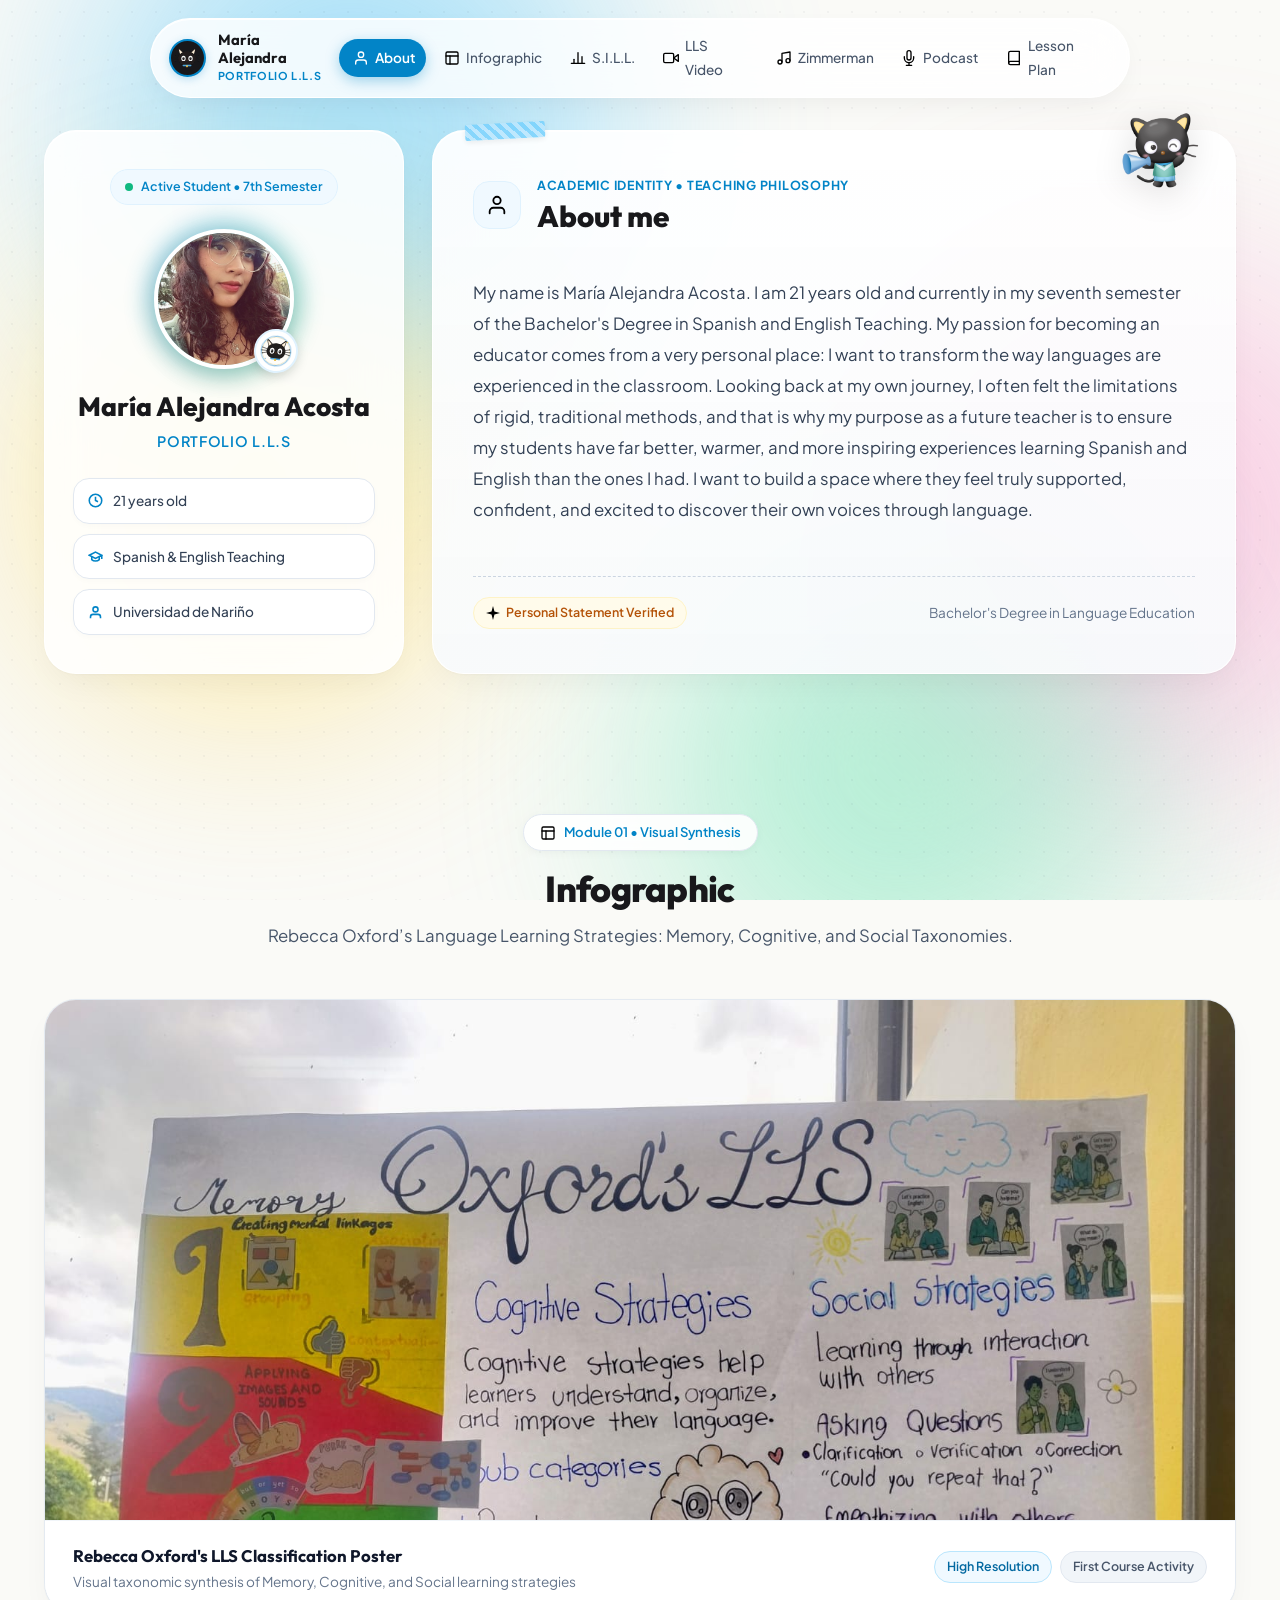
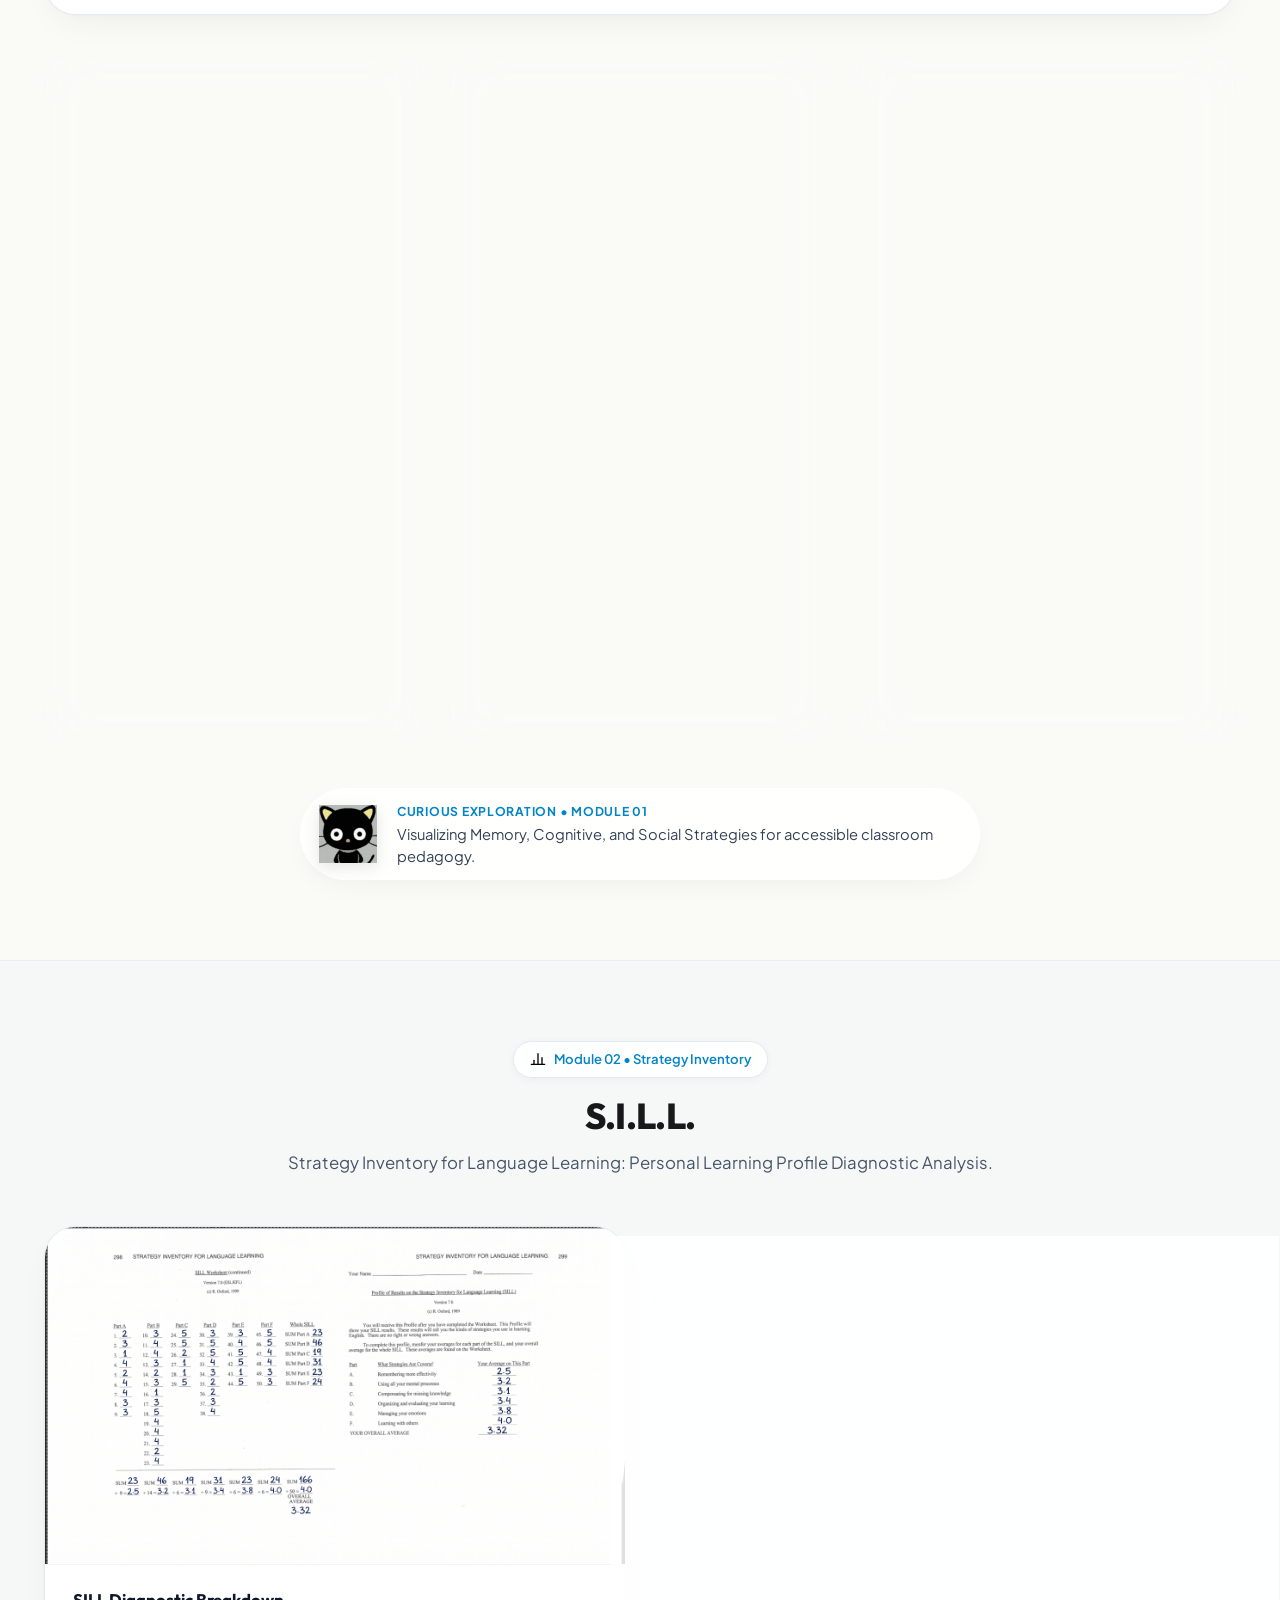
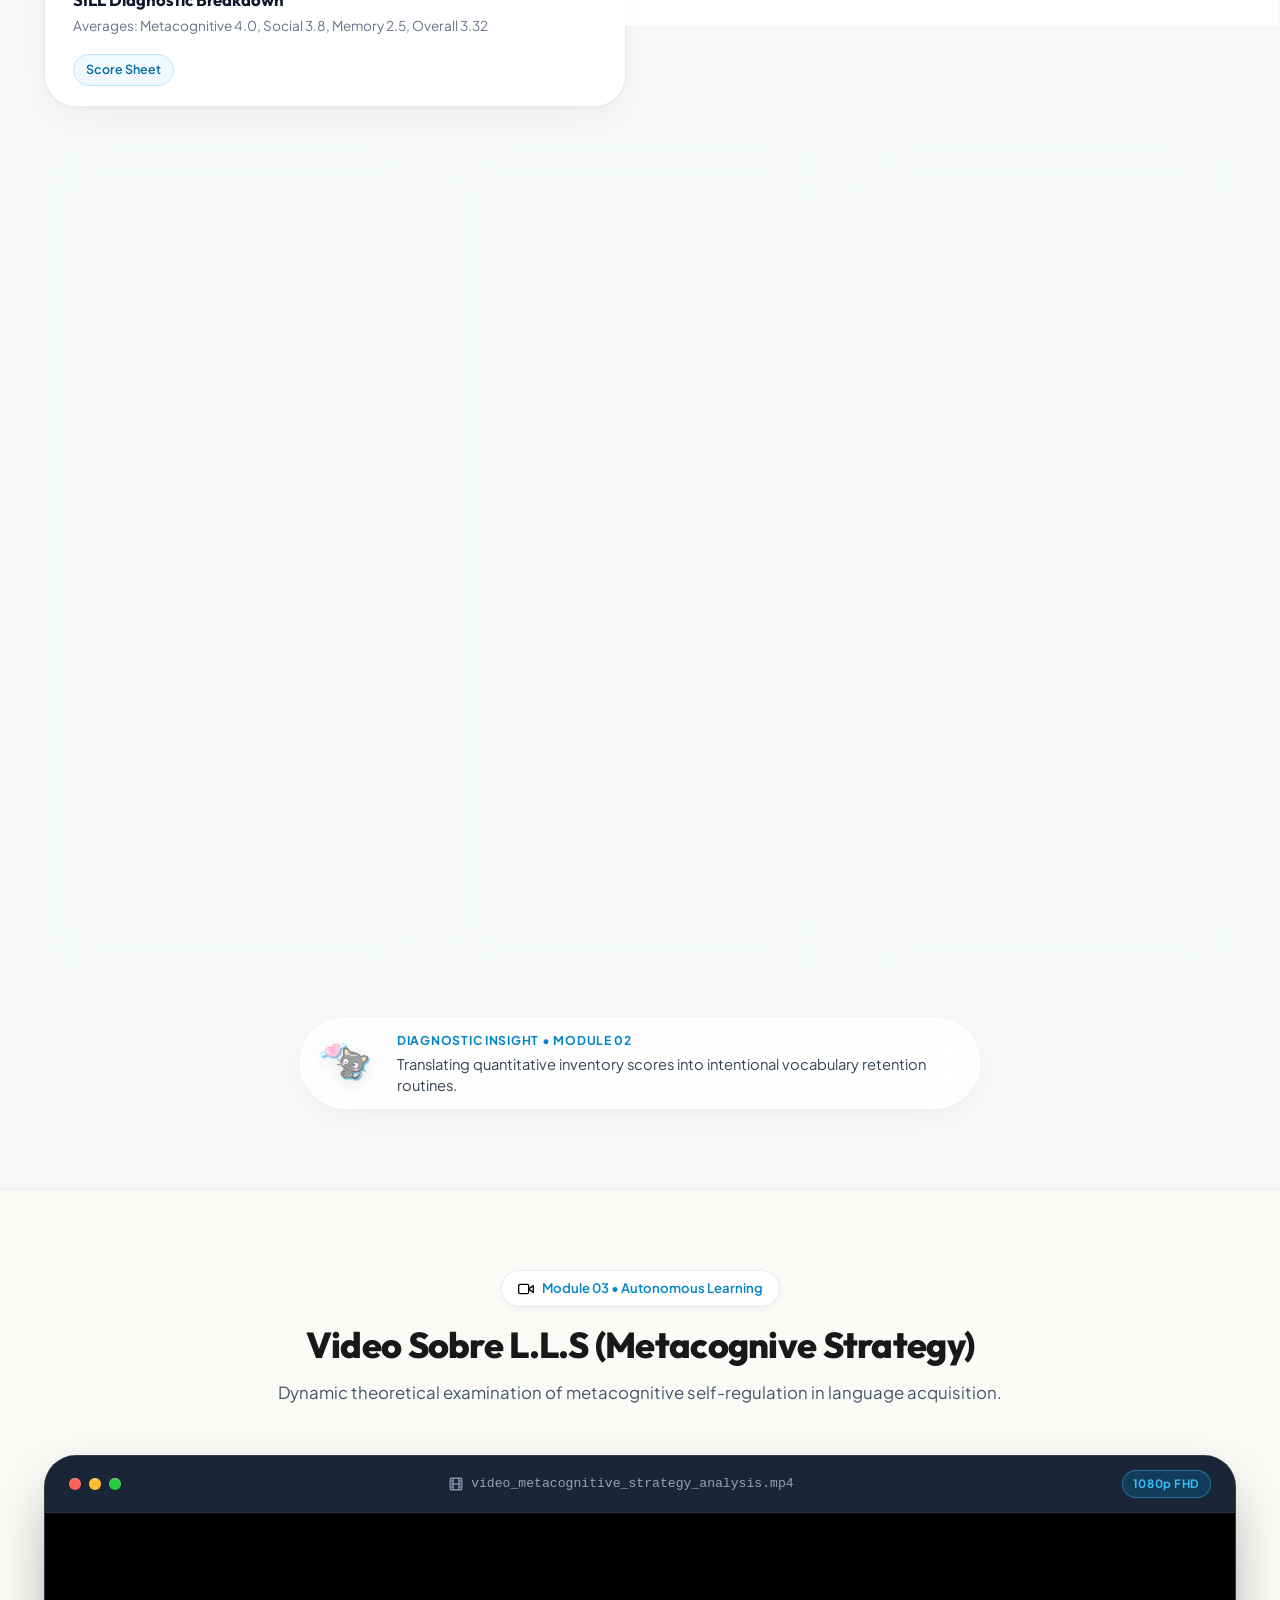
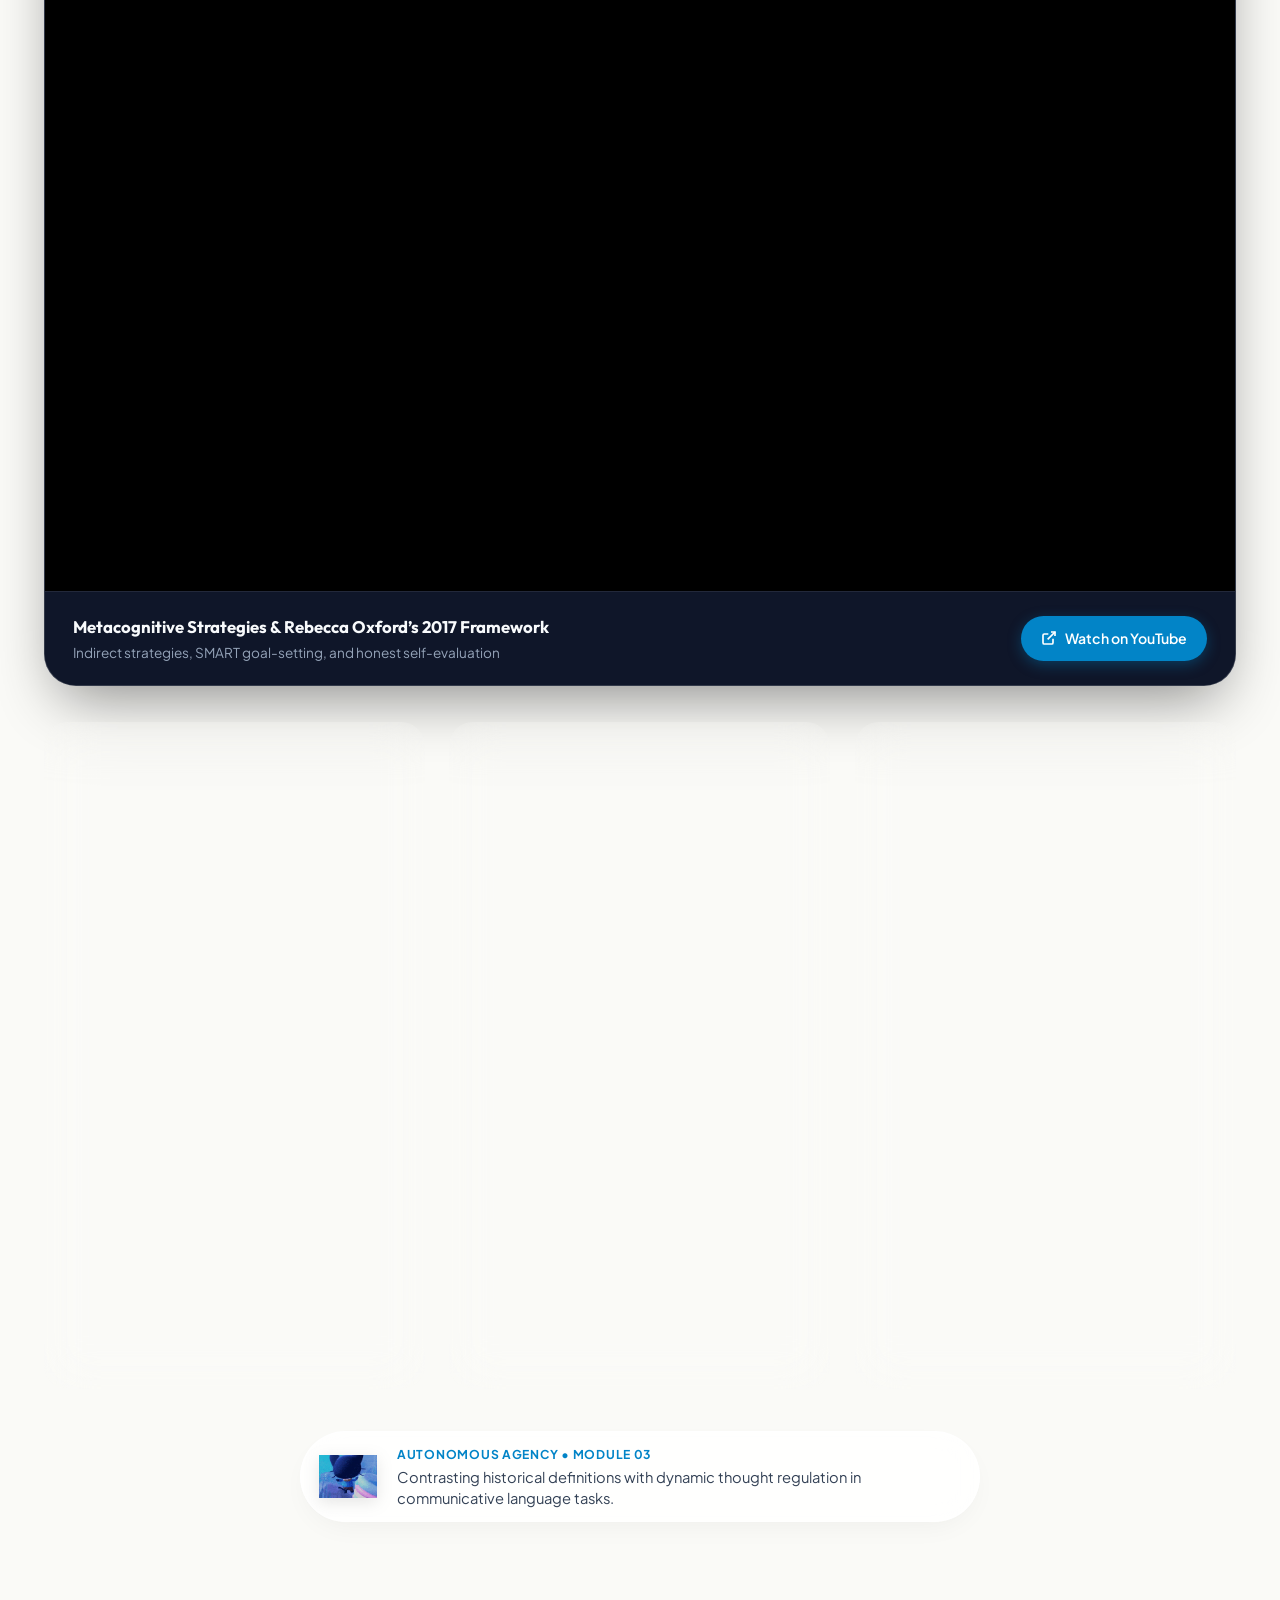
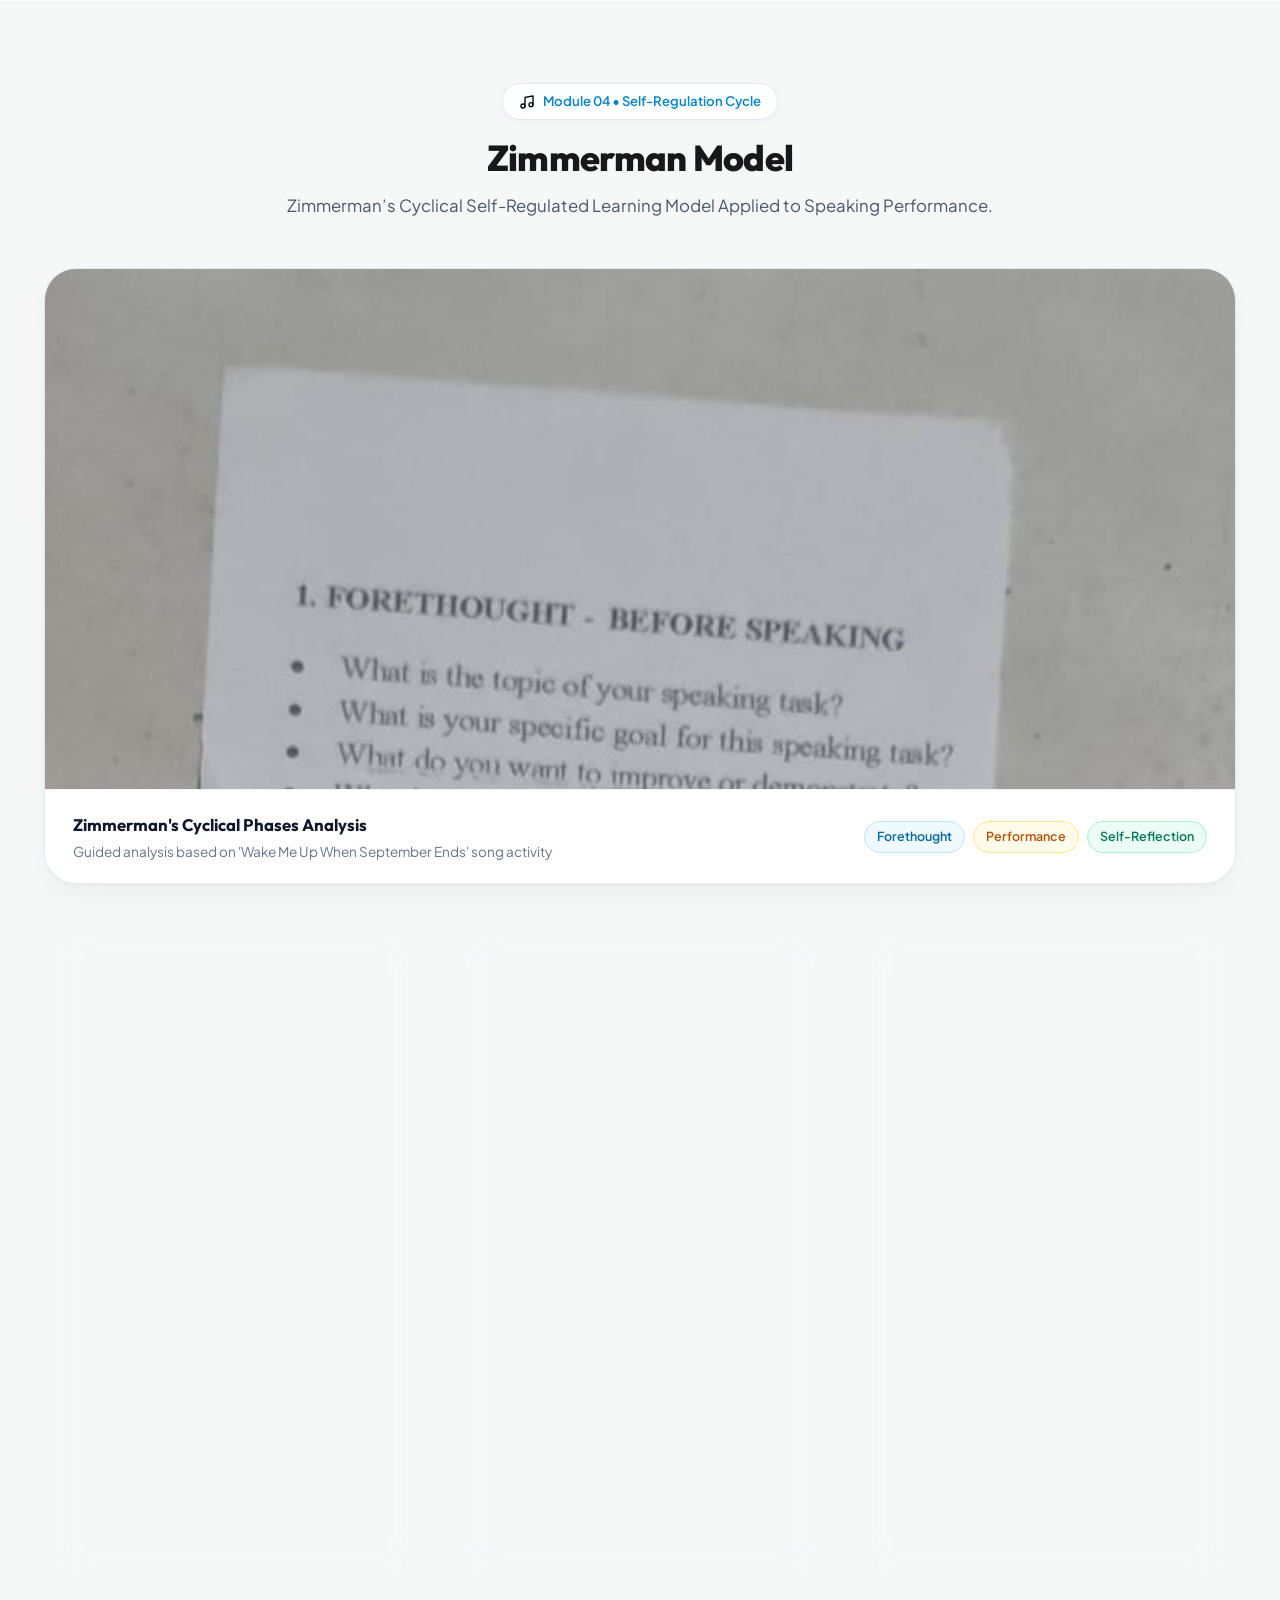
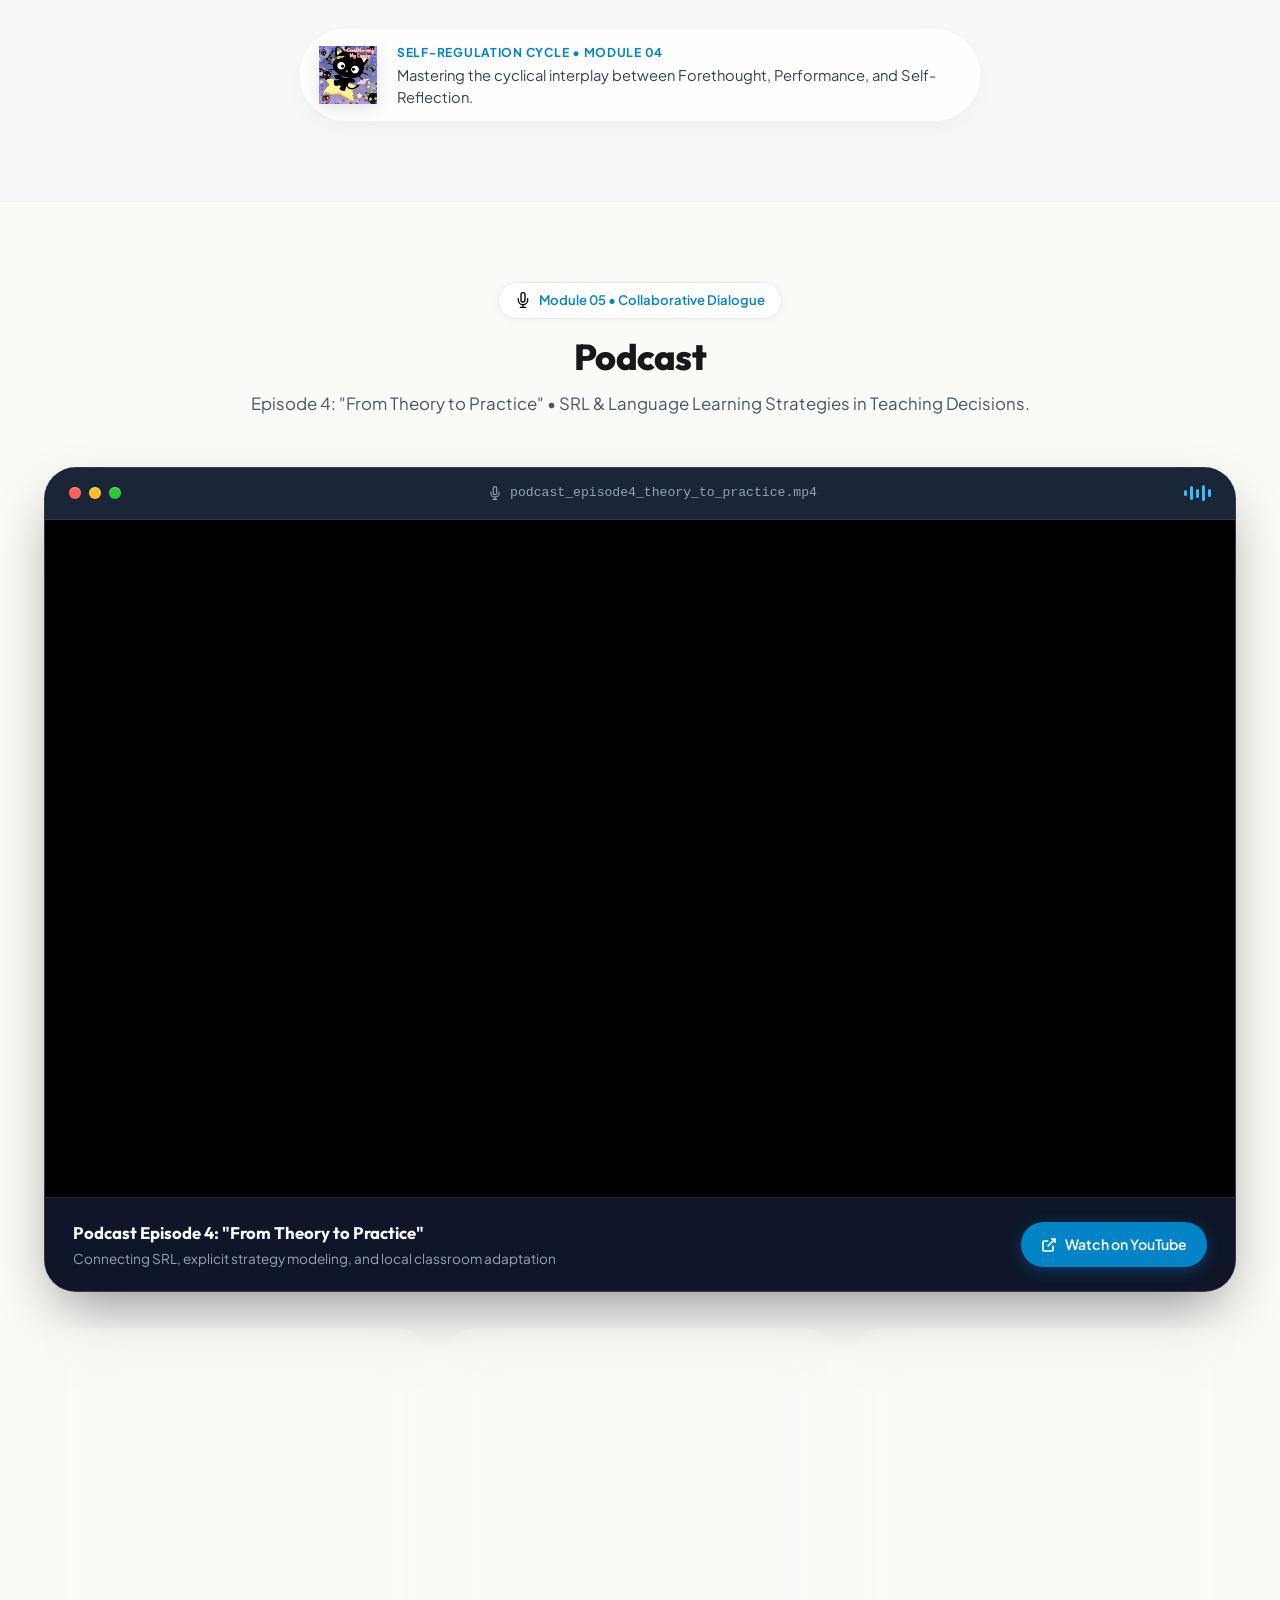
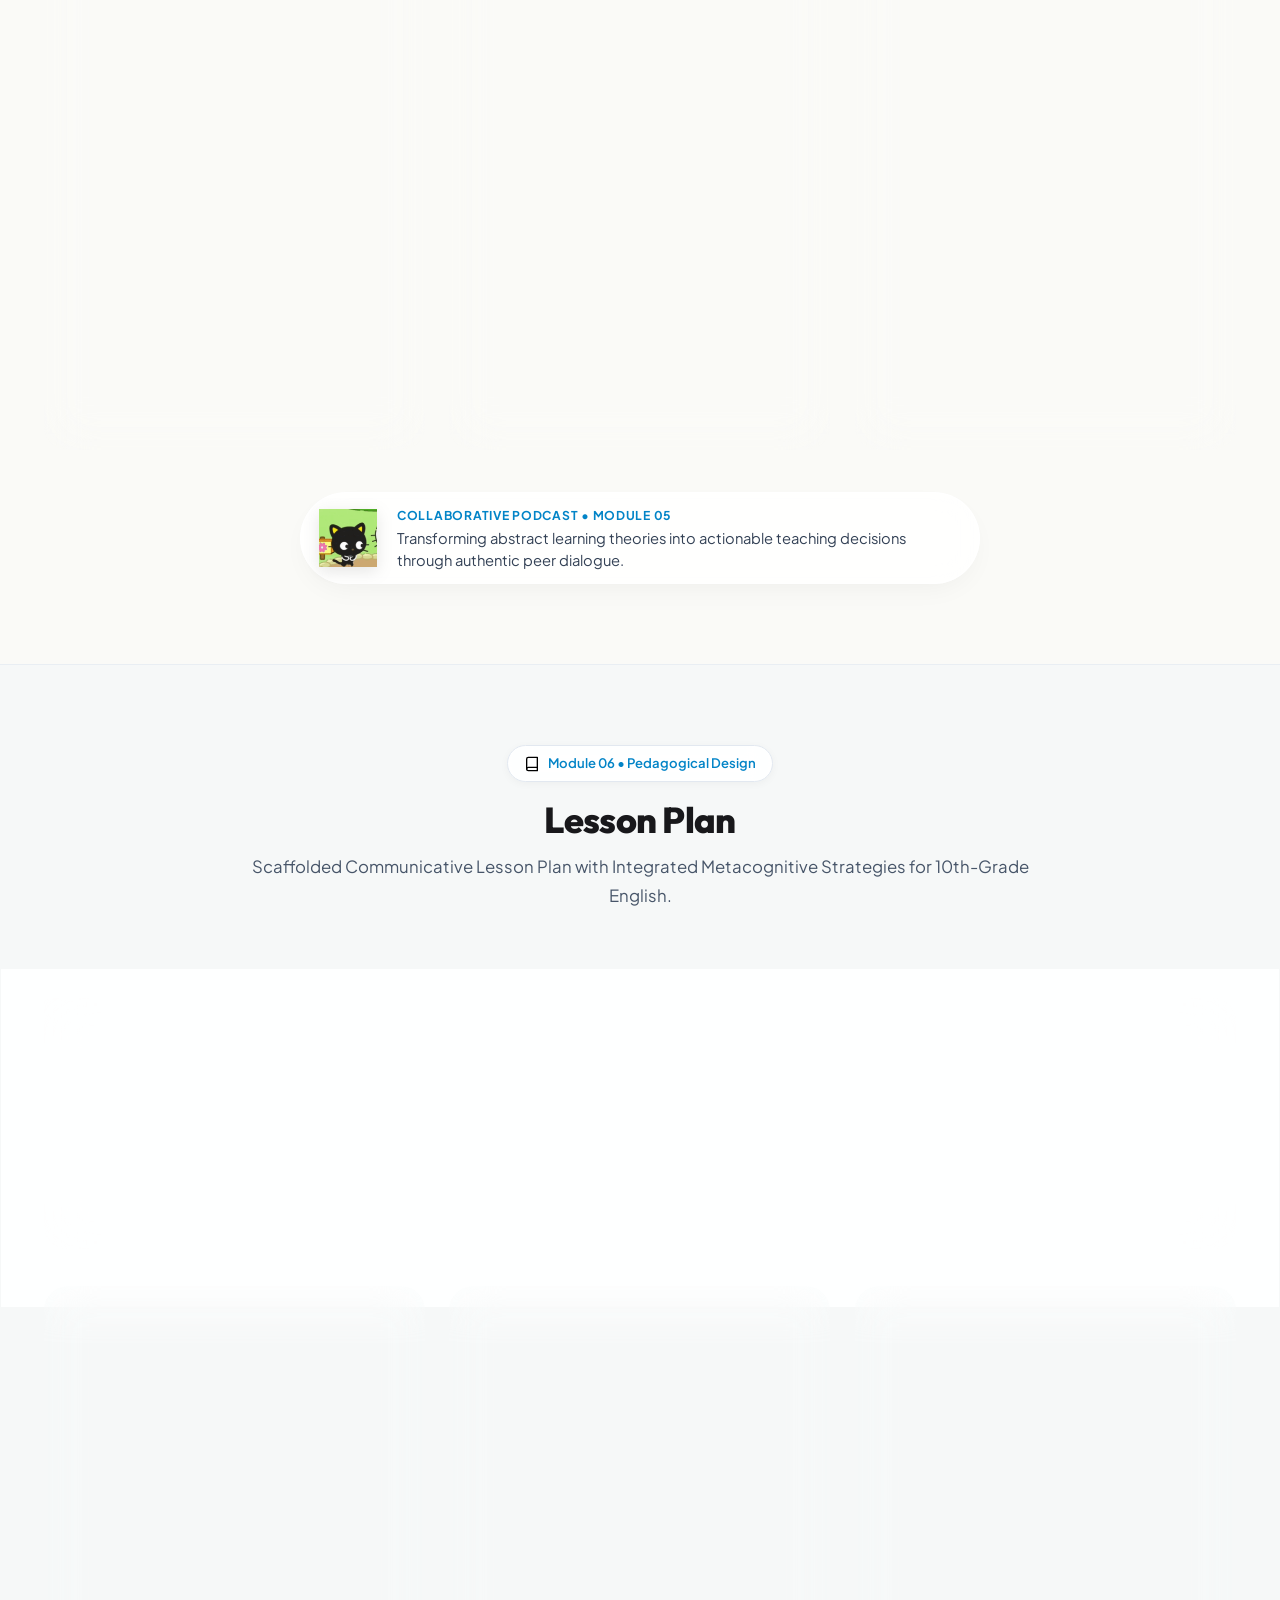
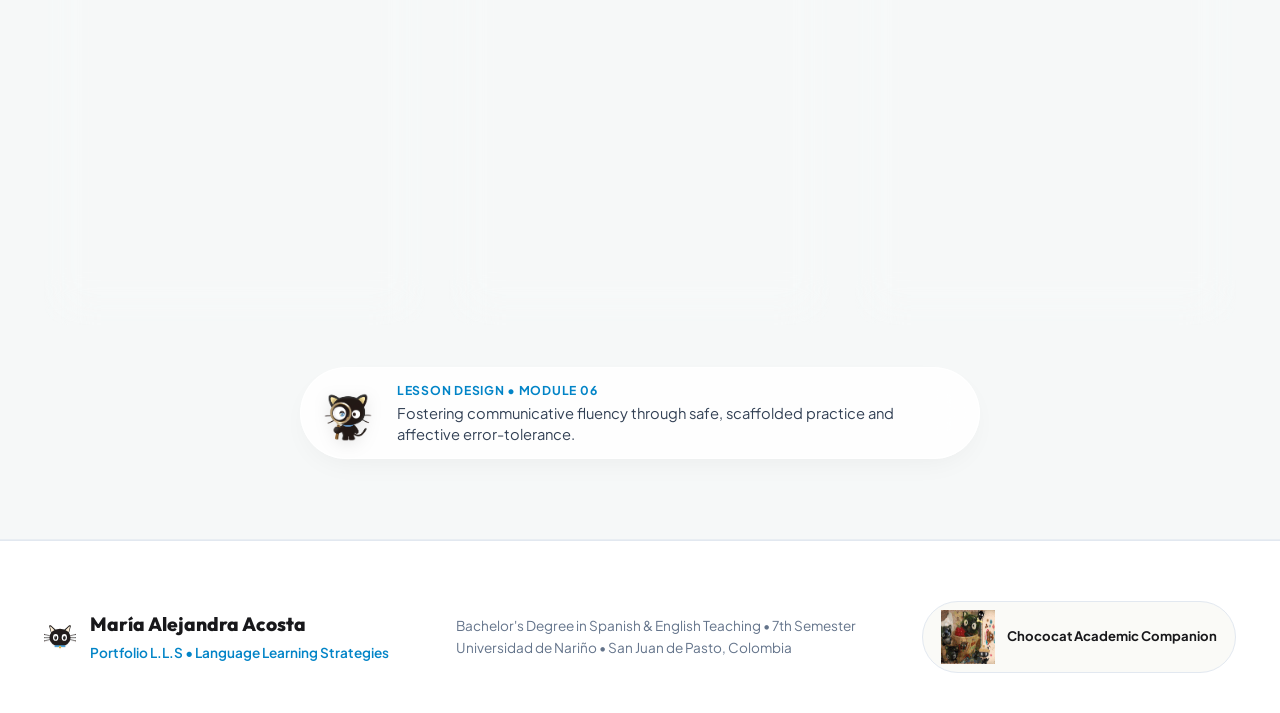
==== commit 330013dd: "feat: move website files to repository root for direct Vercel deployment" ====
--- a/index.html
+++ b/index.html
@@ -3,110 +3,138 @@
 <head>
   <meta charset="UTF-8">
   <meta name="viewport" content="width=device-width, initial-scale=1.0">
-  <title>Portfolio L.L.S | María Alejandra Acosta</title>
-  <meta name="description" content="Academic Portfolio for Language Learning Strategies (L.L.S.) by María Alejandra Acosta, Bachelor's Degree in Spanish and English Teaching.">
-  <meta name="author" content="María Alejandra Acosta">
-  
-  <!-- Favicon Chococat -->
+  <title>Portfolio L.L.S | María Alejandra Acosta | Academic Portfolio</title>
+  <meta name="description" content="Academic Portfolio on Language Learning Strategies (LLS) by María Alejandra Acosta, 7th Semester Bachelor in Spanish and English Teaching at Universidad de Nariño.">
   <link rel="icon" type="image/svg+xml" href="assets/images/favicon.svg">
-  
-  <!-- Stylesheet -->
+
+  <!-- Typography: Plus Jakarta Sans & Outfit (Google Fonts) -->
+  <link rel="preconnect" href="https://fonts.googleapis.com">
+  <link rel="preconnect" href="https://fonts.gstatic.com" crossorigin>
+  <link href="https://fonts.googleapis.com/css2?family=Outfit:wght@400;500;600;700;800&family=Plus+Jakarta+Sans:wght@300;400;500;600;700&display=swap" rel="stylesheet">
+
   <link rel="stylesheet" href="assets/css/styles.css">
 </head>
-<body>
+<body class="site-body">
 
   <!-- ======================================================================
-       Floating Island Navbar (Apple Glassmorphism)
+       Dynamic Ambient Aurora Blobs (Glassmorphism Enablers)
        ====================================================================== -->
-  <div class="navbar-wrapper">
-    <header class="navbar" id="navbar">
-      <a href="#about" class="navbar__brand" aria-label="Go to top">
-        <div class="navbar__avatar">
-          <img src="assets/images/chococat-head.svg" alt="Chococat Logo">
-        </div>
-        <div class="navbar__brand-info">
-          <span class="navbar__name">María Alejandra</span>
-          <span class="navbar__role">Portfolio L.L.S ✨</span>
+  <div class="ambient-mesh" aria-hidden="true">
+    <div class="ambient-blob ambient-blob--sky"></div>
+    <div class="ambient-blob ambient-blob--rose"></div>
+    <div class="ambient-blob ambient-blob--amber"></div>
+    <div class="ambient-blob ambient-blob--mint"></div>
+  </div>
+
+  <!-- Background Decorative Grid Matrix -->
+  <div class="bg-matrix-overlay" aria-hidden="true"></div>
+
+  <!-- ======================================================================
+       Apple Island Floating Navigation Bar
+       ====================================================================== -->
+  <header class="navbar-wrapper">
+    <nav class="navbar" id="navbar" aria-label="Main Navigation">
+      <a href="#about" class="navbar__brand" aria-label="María Alejandra Acosta Portfolio">
+        <div class="navbar__brand-avatar">
+          <img src="assets/images/chococat-head.svg" alt="" width="26" height="26" aria-hidden="true">
+        </div>
+        <div class="navbar__brand-text">
+          <span class="navbar__brand-name">María Alejandra</span>
+          <span class="navbar__brand-sub">PORTFOLIO L.L.S</span>
         </div>
       </a>
 
-      <!-- Desktop Navigation Menu -->
-      <nav class="navbar__menu" id="navbar-menu" aria-label="Main Navigation">
-        <a href="#about" class="navbar__item active">🐾 About</a>
-        <a href="#infographic" class="navbar__item">🎨 Infographic</a>
-        <a href="#sill" class="navbar__item">📊 S.I.L.L.</a>
-        <a href="#metacognitive-video" class="navbar__item">🎬 LLS Video</a>
-        <a href="#zimmerman" class="navbar__item">🎵 Zimmerman</a>
-        <a href="#podcast" class="navbar__item">🎙️ Podcast</a>
-        <a href="#lesson-plan" class="navbar__item">📝 Lesson Plan</a>
-      </nav>
+      <!-- Desktop Nav Items -->
+      <ul class="navbar__menu" id="navbar-menu" role="menubar">
+        <li role="none"><a href="#about" class="navbar__item active" role="menuitem"><img src="assets/images/icons/nav-about.svg" alt="" width="16" height="16" aria-hidden="true"><span>About</span></a></li>
+        <li role="none"><a href="#infographic" class="navbar__item" role="menuitem"><img src="assets/images/icons/nav-infographic.svg" alt="" width="16" height="16" aria-hidden="true"><span>Infographic</span></a></li>
+        <li role="none"><a href="#sill" class="navbar__item" role="menuitem"><img src="assets/images/icons/nav-sill.svg" alt="" width="16" height="16" aria-hidden="true"><span>S.I.L.L.</span></a></li>
+        <li role="none"><a href="#metacognitive-video" class="navbar__item" role="menuitem"><img src="assets/images/icons/nav-video.svg" alt="" width="16" height="16" aria-hidden="true"><span>LLS Video</span></a></li>
+        <li role="none"><a href="#zimmerman" class="navbar__item" role="menuitem"><img src="assets/images/icons/nav-zimmerman.svg" alt="" width="16" height="16" aria-hidden="true"><span>Zimmerman</span></a></li>
+        <li role="none"><a href="#podcast" class="navbar__item" role="menuitem"><img src="assets/images/icons/nav-podcast.svg" alt="" width="16" height="16" aria-hidden="true"><span>Podcast</span></a></li>
+        <li role="none"><a href="#lesson-plan" class="navbar__item" role="menuitem"><img src="assets/images/icons/nav-lesson.svg" alt="" width="16" height="16" aria-hidden="true"><span>Lesson Plan</span></a></li>
+      </ul>
 
       <!-- Mobile Hamburger Toggle -->
-      <button class="navbar__toggle" id="navbar-toggle" aria-label="Toggle navigation menu" aria-expanded="false">
-        <span class="navbar__toggle-icon">
-          <span class="navbar__toggle-line"></span>
-          <span class="navbar__toggle-line"></span>
-          <span class="navbar__toggle-line"></span>
-        </span>
+      <button class="navbar__toggle" id="navbar-toggle" aria-label="Toggle navigation menu" aria-expanded="false" aria-controls="navbar-menu">
+        <span class="navbar__toggle-bar"></span>
+        <span class="navbar__toggle-bar"></span>
+        <span class="navbar__toggle-bar"></span>
       </button>
-    </header>
-  </div>
+    </nav>
+  </header>
 
   <main>
     <!-- ====================================================================
-         Hero & About Me Bento Grid
+         Hero Section & About Me Bento Showcase
          ==================================================================== -->
-    <section class="hero" id="about">
+    <section class="hero-section" id="about">
       <div class="container">
-        <div class="hero__bento">
-          
-          <!-- Left Profile Bento Card -->
-          <article class="hero__profile-card">
-            <div class="hero__status-badge">
-              <span class="hero__status-dot"></span>
+        <div class="hero-grid">
+
+          <!-- Left Profile Bento Card with 3D Tilt -->
+          <article class="hero-profile-card" data-tilt>
+            <div class="profile-card__glow-highlight"></div>
+            
+            <div class="profile-card__status-chip">
+              <span class="status-pulse-dot"></span>
               <span>Active Student &bull; 7th Semester</span>
             </div>
 
-            <div class="hero__avatar-container">
-              <div class="hero__avatar-ring">
-                <img src="assets/images/maria-alejandra-profile.jpg" alt="Photograph of María Alejandra Acosta" class="hero__avatar-img">
-              </div>
-              <img src="assets/images/chococat-badge.svg" alt="Chococat Badge" class="hero__avatar-badge" title="Chococat Academic Companion">
-            </div>
-
-            <h1 class="hero__name">María Alejandra Acosta</h1>
-            <p class="hero__title-sub">Portfolio L.L.S 🐾</p>
-
-            <div class="hero__meta-list">
-              <div class="hero__meta-item">
-                <svg width="16" height="16" viewBox="0 0 24 24" fill="none" stroke="#4299E1" stroke-width="2"><circle cx="12" cy="12" r="10"></circle><polyline points="12 6 12 12 16 14"></polyline></svg>
+            <div class="profile-card__avatar-wrapper">
+              <div class="profile-card__avatar-glow"></div>
+              <div class="profile-card__avatar-frame">
+                <img src="assets/images/maria-alejandra-profile.jpg" alt="Photograph of María Alejandra Acosta" class="profile-card__avatar-img">
+              </div>
+              <img src="assets/images/chococat-badge.svg" alt="Chococat Badge" class="profile-card__companion-badge" title="Chococat Academic Companion">
+            </div>
+
+            <h1 class="profile-card__name">María Alejandra Acosta</h1>
+            <p class="profile-card__subtitle">Portfolio L.L.S</p>
+
+            <div class="profile-card__chips-grid">
+              <div class="profile-chip">
+                <svg width="15" height="15" viewBox="0 0 24 24" fill="none" stroke="#0284c7" stroke-width="2.5"><circle cx="12" cy="12" r="10"></circle><polyline points="12 6 12 12 16 14"></polyline></svg>
                 <span>21 years old</span>
               </div>
-              <div class="hero__meta-item">
-                <svg width="16" height="16" viewBox="0 0 24 24" fill="none" stroke="#4299E1" stroke-width="2"><path d="M22 10v6M2 10l10-5 10 5-10 5z"></path><path d="M6 12v5c3 3 9 3 12 0v-5"></path></svg>
+              <div class="profile-chip">
+                <svg width="15" height="15" viewBox="0 0 24 24" fill="none" stroke="#0284c7" stroke-width="2.5"><path d="M22 10v6M2 10l10-5 10 5-10 5z"></path><path d="M6 12v5c3 3 9 3 12 0v-5"></path></svg>
                 <span>Spanish &amp; English Teaching</span>
               </div>
-              <div class="hero__meta-item">
-                <svg width="16" height="16" viewBox="0 0 24 24" fill="none" stroke="#4299E1" stroke-width="2"><path d="M20 21v-2a4 4 0 0 0-4-4H8a4 4 0 0 0-4 4v2"></path><circle cx="12" cy="7" r="4"></circle></svg>
+              <div class="profile-chip">
+                <svg width="15" height="15" viewBox="0 0 24 24" fill="none" stroke="#0284c7" stroke-width="2.5"><path d="M20 21v-2a4 4 0 0 0-4-4H8a4 4 0 0 0-4 4v2"></path><circle cx="12" cy="7" r="4"></circle></svg>
                 <span>Universidad de Nariño</span>
               </div>
             </div>
           </article>
 
-          <!-- Right Journal Bento Card (About Me - 100% Exact Text) -->
-          <article class="hero__journal-card">
+          <!-- Right Journal Bento Card (About Me - 100% Exact Text) with 3D Tilt -->
+          <article class="hero-journal-card" data-tilt>
+            <div class="washi-tape washi-tape--sky"></div>
+            
             <!-- Real Chococat Floating Companion Sticker -->
-            <img src="assets/images/chococat-ranking-2026-clean.png" alt="Chococat Sticker" class="hero__cat-companion" title="Chococat Companion">
-
-            <div class="hero__journal-header">
-              <div class="hero__journal-title-wrap">
-                <div class="hero__journal-icon">🐾</div>
-                <h2 class="hero__journal-title">About me</h2>
-              </div>
-              <span class="hero__journal-tag">Personal Journey &amp; Teaching Philosophy</span>
-            </div>
-
-            <p class="hero__journal-body">My name is María Alejandra Acosta. I am 21 years old and currently in my seventh semester of the Bachelor's Degree in Spanish and English Teaching. My passion for becoming an educator comes from a very personal place: I want to transform the way languages are experienced in the classroom. Looking back at my own journey, I often felt the limitations of rigid, traditional methods, and that is why my purpose as a future teacher is to ensure my students have far better, warmer, and more inspiring experiences learning Spanish and English than the ones I had. I want to build a space where they feel truly supported, confident, and excited to discover their own voices through language.</p>
+            <img src="assets/images/chococat-ranking-2026-clean.png" alt="Chococat Sticker" class="hero-journal__cat-sticker floating-bob" title="Chococat Companion">
+
+            <div class="hero-journal__header">
+              <div class="hero-journal__icon-box">
+                <img src="assets/images/icons/nav-about.svg" alt="" width="22" height="22" aria-hidden="true">
+              </div>
+              <div>
+                <span class="hero-journal__category">Academic Identity &bull; Teaching Philosophy</span>
+                <h2 class="hero-journal__title">About me</h2>
+              </div>
+            </div>
+
+            <!-- 100% Exact Word-for-Word Text from Portfolio LLS.docx -->
+            <p class="hero-journal__text">My name is María Alejandra Acosta. I am 21 years old and currently in my seventh semester of the Bachelor's Degree in Spanish and English Teaching. My passion for becoming an educator comes from a very personal place: I want to transform the way languages are experienced in the classroom. Looking back at my own journey, I often felt the limitations of rigid, traditional methods, and that is why my purpose as a future teacher is to ensure my students have far better, warmer, and more inspiring experiences learning Spanish and English than the ones I had. I want to build a space where they feel truly supported, confident, and excited to discover their own voices through language.</p>
+
+            <div class="hero-journal__footer">
+              <span class="stamp-badge">
+                <img src="assets/images/icons/icon-sparkle.svg" alt="" width="14" height="14" aria-hidden="true">
+                Personal Statement Verified
+              </span>
+              <span class="hero-journal__institution">Bachelor's Degree in Language Education</span>
+            </div>
           </article>
 
         </div>
@@ -118,67 +146,107 @@
          ==================================================================== -->
     <section class="section" id="infographic" aria-labelledby="infographic-heading">
       <div class="container">
-        <div class="section__header">
-          <span class="section__pill">🎨 Module 01 &bull; Visual Synthesis</span>
-          <h2 id="infographic-heading" class="section__title">infographic</h2>
-          <p class="section__desc">Rebecca Oxford’s Language Learning Strategies: Memory, Cognitive, and Social Taxonomies.</p>
-        </div>
-
-        <!-- Media Showcase Card -->
-        <div class="showcase-card content-block">
-          <div class="showcase-card__image-box" data-lightbox-index="0" role="button" tabindex="0" aria-label="Open infographic in full view">
-            <img src="assets/images/infografia-oxford-lls.jpg" alt="Rebecca Oxford Language Learning Strategies Infographic" class="showcase-card__img">
-            <div class="showcase-card__overlay">
-              <span class="showcase-card__zoom-btn">
+        
+        <div class="section-badge-header">
+          <div class="section-tag-pill">
+            <img src="assets/images/icons/nav-infographic.svg" alt="" width="16" height="16" aria-hidden="true">
+            <span>Module 01 &bull; Visual Synthesis</span>
+          </div>
+          <h2 id="infographic-heading" class="section-main-title">infographic</h2>
+          <p class="section-lead-desc">Rebecca Oxford’s Language Learning Strategies: Memory, Cognitive, and Social Taxonomies.</p>
+        </div>
+
+        <!-- Museum Gallery Showcase Card -->
+        <div class="gallery-showcase-card" data-tilt>
+          <div class="gallery-frame" data-lightbox-index="0" role="button" tabindex="0" aria-label="Open Rebecca Oxford Infographic in fullscreen viewer">
+            <img src="assets/images/infografia-oxford-lls.jpg" alt="Rebecca Oxford Language Learning Strategies Infographic" class="gallery-frame__img">
+            <div class="gallery-frame__overlay">
+              <div class="magnifier-pill">
                 <svg width="18" height="18" viewBox="0 0 24 24" fill="none" stroke="currentColor" stroke-width="2.5"><circle cx="11" cy="11" r="8"></circle><line x1="21" y1="21" x2="16.65" y2="16.65"></line></svg>
-                View High-Resolution Infographic
-              </span>
-            </div>
-          </div>
-          <div class="showcase-card__footer">
-            <span>Visual synthesis poster: Rebecca Oxford's LLS classification</span>
-            <span class="showcase-card__badge">
-              <svg width="16" height="16" viewBox="0 0 24 24" fill="none" stroke="currentColor" stroke-width="2"><rect x="3" y="3" width="18" height="18" rx="2" ry="2"></rect><circle cx="8.5" cy="8.5" r="1.5"></circle><polyline points="21 15 16 10 5 21"></polyline></svg>
-              High Definition
-            </span>
-          </div>
-        </div>
-
-        <!-- Reflective Stack (100% Exact Text) -->
-        <div class="reflection-stack content-block">
-          <article class="reflection-card">
-            <div class="reflection-card__header">
-              <span class="reflection-card__icon-bubble">🌟</span>
-              <h3 class="reflection-card__title">Strengths &amp; Visual Synthesis</h3>
-            </div>
-            <p class="reflection-card__text">Creating this infographic on Rebecca Oxford’s Language Learning Strategies was our first activity in the course, and it helped me connect theoretical concepts with visual organization. Looking at what we did well, I think the overall structure and synthesis of the content worked nicely. my group and I divided the poster into three clear categories (Memory, Cognitive, and Social strategies) and used short bullet points, concrete classroom examples like pair work and clarification questions, and visual aids such as comic strips and small drawings. Organizing the information this way made the theory more approachable and easier to follow rather than overwhelming.</p>
-          </article>
-
-          <article class="reflection-card reflection-card--warning">
-            <div class="reflection-card__header">
-              <span class="reflection-card__icon-bubble">🐾</span>
-              <h3 class="reflection-card__title">Challenges &amp; Presentation Delivery</h3>
-            </div>
-            <p class="reflection-card__text">However, looking back at how we presented the topic, there are areas that did not go as well. In particular, my group and I did not distribute our speaking time equally, so some classmates ended up talking much more than others during the presentation. Because the turns were unbalanced, we rushed through parts of the explanation and did not have enough space to discuss how teachers can actually model these strategies for students who struggle with speaking anxiety. Relying a bit too much on listing the subcategories instead of analyzing their practical impact in class also made our delivery feel uneven.</p>
-          </article>
-
-          <article class="reflection-card reflection-card--success">
-            <div class="reflection-card__header">
-              <span class="reflection-card__icon-bubble">🚀</span>
-              <h3 class="reflection-card__title">Action Plan for Future Teaching Tasks</h3>
-            </div>
-            <p class="reflection-card__text">To improve in future presentations and teaching tasks, I would organize the time distribution with my group beforehand and assign balanced sections so every member has an equal opportunity to participate. Doing a brief rehearsal together would also help us control our pacing and ensure that each strategy is explained with clear, relatable classroom examples rather than just definitions. Applying cooperative and self-monitoring strategies to our own teamwork will help us communicate course concepts more effectively next time.</p>
-          </article>
-        </div>
-
-        <!-- Cute Chococat Animated GIF Dialogue Banner -->
-        <div class="chococat-dialogue-banner">
-          <img src="assets/images/chococat-curious.gif" alt="Chococat Curious" class="chococat-dialogue-banner__gif">
-          <div>
-            <span class="chococat-dialogue-banner__badge">Curious Exploration</span>
-            <span class="chococat-dialogue-banner__text">Visualizing Memory, Cognitive &amp; Social Strategies</span>
-          </div>
-        </div>
+                <span>Click to Expand Infographic</span>
+              </div>
+            </div>
+          </div>
+          <div class="gallery-card__bottom-bar">
+            <div class="gallery-card__info">
+              <span class="gallery-card__title">Rebecca Oxford's LLS Classification Poster</span>
+              <span class="gallery-card__sub">Visual taxonomic synthesis of Memory, Cognitive, and Social learning strategies</span>
+            </div>
+            <div class="gallery-card__chips">
+              <span class="pill-chip pill-chip--sky">High Resolution</span>
+              <span class="pill-chip pill-chip--neutral">First Course Activity</span>
+            </div>
+          </div>
+        </div>
+
+        <!-- 3-Column FreeFrontend Bento Reflection Deck (100% Exact Text) -->
+        <div class="bento-deck">
+          
+          <!-- Pillar 1: Strengths -->
+          <article class="bento-card bento-card--strength" data-tilt>
+            <div class="washi-tape washi-tape--sky"></div>
+            <div class="bento-card__badge-row">
+              <span class="pill-chip pill-chip--sky">
+                <img src="assets/images/icons/icon-strength.svg" alt="" width="14" height="14" aria-hidden="true">
+                Key Strengths
+              </span>
+              <span class="bento-card__order">Pillar 01</span>
+            </div>
+            <h3 class="bento-card__title">Strengths &amp; Visual Synthesis</h3>
+            <p class="bento-card__text">Creating this infographic on Rebecca Oxford’s Language Learning Strategies was our first activity in the course, and it helped me connect theoretical concepts with visual organization. Looking at what we did well, I think the overall structure and synthesis of the content worked nicely. my group and I divided the poster into three clear categories (Memory, Cognitive, and Social strategies) and used short bullet points, concrete classroom examples like pair work and clarification questions, and visual aids such as comic strips and small drawings. Organizing the information this way made the theory more approachable and easier to follow rather than overwhelming.</p>
+            <div class="bento-card__footer">
+              <span class="bento-card__stamp">Academic Synthesis</span>
+              <img src="assets/images/icons/icon-sparkle.svg" alt="" width="16" height="16" class="bento-card__sparkle" aria-hidden="true">
+            </div>
+          </article>
+
+          <!-- Pillar 2: Challenges -->
+          <article class="bento-card bento-card--challenge" data-tilt>
+            <div class="washi-tape washi-tape--honey"></div>
+            <div class="bento-card__badge-row">
+              <span class="pill-chip pill-chip--amber">
+                <img src="assets/images/icons/icon-challenge.svg" alt="" width="14" height="14" aria-hidden="true">
+                Growth Challenges
+              </span>
+              <span class="bento-card__order">Pillar 02</span>
+            </div>
+            <h3 class="bento-card__title">Challenges &amp; Presentation Delivery</h3>
+            <p class="bento-card__text">However, looking back at how we presented the topic, there are areas that did not go as well. In particular, my group and I did not distribute our speaking time equally, so some classmates ended up talking much more than others during the presentation. Because the turns were unbalanced, we rushed through parts of the explanation and did not have enough space to discuss how teachers can actually model these strategies for students who struggle with speaking anxiety. Relying a bit too much on listing the subcategories instead of analyzing their practical impact in class also made our delivery feel uneven.</p>
+            <div class="bento-card__footer">
+              <span class="bento-card__stamp">Pedagogical Growth</span>
+              <img src="assets/images/icons/icon-sparkle.svg" alt="" width="16" height="16" class="bento-card__sparkle" aria-hidden="true">
+            </div>
+          </article>
+
+          <!-- Pillar 3: Action Plan -->
+          <article class="bento-card bento-card--action" data-tilt>
+            <div class="washi-tape washi-tape--mint"></div>
+            <div class="bento-card__badge-row">
+              <span class="pill-chip pill-chip--emerald">
+                <img src="assets/images/icons/icon-action.svg" alt="" width="14" height="14" aria-hidden="true">
+                Strategic Action Plan
+              </span>
+              <span class="bento-card__order">Pillar 03</span>
+            </div>
+            <h3 class="bento-card__title">Action Plan for Future Teaching Tasks</h3>
+            <p class="bento-card__text">To improve in future presentations and teaching tasks, I would organize the time distribution with my group beforehand and assign balanced sections so every member has an equal opportunity to participate. Doing a brief rehearsal together would also help us control our pacing and ensure that each strategy is explained with clear, relatable classroom examples rather than just definitions. Applying cooperative and self-monitoring strategies to our own teamwork will help us communicate course concepts more effectively next time.</p>
+            <div class="bento-card__footer">
+              <span class="bento-card__stamp">Future Action</span>
+              <img src="assets/images/icons/icon-sparkle.svg" alt="" width="16" height="16" class="bento-card__sparkle" aria-hidden="true">
+            </div>
+          </article>
+
+        </div>
+
+        <!-- Chococat Animated Academic Callout -->
+        <div class="chococat-character-callout">
+          <img src="assets/images/chococat-curious.gif" alt="Chococat Curious" class="chococat-character-callout__gif">
+          <div class="chococat-character-callout__content">
+            <span class="chococat-character-callout__pill">Curious Exploration &bull; Module 01</span>
+            <p class="chococat-character-callout__text">Visualizing Memory, Cognitive, and Social Strategies for accessible classroom pedagogy.</p>
+          </div>
+        </div>
+
       </div>
     </section>
 
@@ -187,235 +255,395 @@
          ==================================================================== -->
     <section class="section section--alt" id="sill" aria-labelledby="sill-heading">
       <div class="container">
-        <div class="section__header">
-          <span class="section__pill">📊 Module 02 &bull; Diagnostic Assessment</span>
-          <h2 id="sill-heading" class="section__title">S.I.L.L.</h2>
-          <p class="section__desc">Strategy Inventory for Language Learning (SILL) &amp; Individual Profile Report.</p>
-        </div>
-
-        <!-- Image Showcase Card (SILL Graph) -->
-        <div class="showcase-card content-block">
-          <div class="showcase-card__image-box" data-lightbox-index="1" role="button" tabindex="0" aria-label="Open SILL graph in full view">
-            <img src="assets/images/sill-profile-graph.jpg" alt="Strategy Inventory for Language Learning Results Chart" class="showcase-card__img">
-            <div class="showcase-card__overlay">
-              <span class="showcase-card__zoom-btn">
-                <svg width="18" height="18" viewBox="0 0 24 24" fill="none" stroke="currentColor" stroke-width="2.5"><circle cx="11" cy="11" r="8"></circle><line x1="21" y1="21" x2="16.65" y2="16.65"></line></svg>
-                View SILL Profile Graph
-              </span>
-            </div>
-          </div>
-          <div class="showcase-card__footer">
-            <span>Diagnostic Breakdown: Memory, Cognitive, Compensation, Metacognitive, Affective, Social</span>
-            <span class="showcase-card__badge">
-              <svg width="16" height="16" viewBox="0 0 24 24" fill="none" stroke="currentColor" stroke-width="2"><polyline points="22 12 18 12 15 21 9 3 6 12 2 12"></polyline></svg>
-              Assessment Data
-            </span>
-          </div>
-        </div>
-
-        <!-- Document Vault Card (SILL PDF) with Action Buttons -->
-        <div class="vault-card content-block">
-          <div class="vault-card__top">
-            <div class="vault-card__icon-box">
-              <svg viewBox="0 0 24 24" fill="none" stroke="currentColor" stroke-width="2"><path d="M14 2H6a2 2 0 0 0-2 2v16a2 2 0 0 0 2 2h12a2 2 0 0 0 2-2V8z"></path><polyline points="14 2 14 8 20 8"></polyline><line x1="16" y1="13" x2="8" y2="13"></line><line x1="16" y1="17" x2="8" y2="17"></line><polyline points="10 9 9 9 8 9"></polyline></svg>
-            </div>
-            <div class="vault-card__info">
-              <h3 class="vault-card__title">My LLS Profile - SILL Results</h3>
-              <p class="vault-card__meta">Official Academic Report &bull; Comprehensive Strategy Inventory &bull; PDF Document (3 Pages)</p>
-            </div>
-          </div>
-
-          <div class="vault-card__actions">
-            <button class="btn btn--primary" data-doc-view="assets/documents/My-LLS-Profile-SILL-Results.pdf" data-doc-title="My LLS Profile - SILL Results">
-              <svg width="16" height="16" viewBox="0 0 24 24" fill="none" stroke="currentColor" stroke-width="2"><path d="M1 12s4-8 11-8 11 8 11 8-4 8-11 8-11-8-11-8z"></path><circle cx="12" cy="12" r="3"></circle></svg>
-              Open &amp; View
-            </button>
-            <a href="assets/documents/My-LLS-Profile-SILL-Results.pdf" download="My-LLS-Profile-SILL-Results.pdf" class="btn btn--secondary">
-              <svg width="16" height="16" viewBox="0 0 24 24" fill="none" stroke="currentColor" stroke-width="2"><path d="M21 15v4a2 2 0 0 1-2 2H5a2 2 0 0 1-2-2v-4"></path><polyline points="7 10 12 15 17 10"></polyline><line x1="12" y1="15" x2="12" y2="3"></line></svg>
-              Download PDF
-            </a>
-            <button class="btn btn--outline" data-quick-preview-target="sill-quick-embed">
-              👁 Quick Preview
-            </button>
-          </div>
-
-          <div id="sill-quick-embed" class="vault-card__preview-embed">
-            <iframe class="vault-card__iframe" src="assets/documents/My-LLS-Profile-SILL-Results.pdf" title="SILL Profile Preview"></iframe>
-          </div>
-        </div>
-
-        <!-- Reflective Stack (100% Exact Text) -->
-        <div class="reflection-stack content-block">
-          <article class="reflection-card">
-            <div class="reflection-card__header">
-              <span class="reflection-card__icon-bubble">🌟</span>
-              <h3 class="reflection-card__title">Learner Self-Awareness &amp; Socio-Affective Strengths</h3>
-            </div>
-            <p class="reflection-card__text">Completing the Strategy Inventory for Language Learning (SILL) and building my LLS profile allowed me to examine my own habits as an English learner with greater self-awareness. Regarding what I did well, I was able to interpret my results honestly and connect them to real classroom situations rather than simply repeating numbers. Recognizing that my strongest areas are managing emotions and learning with others helped me to understand why I naturally lean toward socio-affective strategies, such as calming my anxiety before speaking, accepting errors as part of learning, and rehearsing ideas with peers. I also translated my lowest score, remembering more effectively, into a concrete and realistic development goal by designing a weekly vocabulary log with original sentences and short active-recall reviews.</p>
-          </article>
-
-          <article class="reflection-card reflection-card--warning">
-            <div class="reflection-card__header">
-              <span class="reflection-card__icon-bubble">🐾</span>
-              <h3 class="reflection-card__title">Memory Routine &amp; Analysis Vulnerabilities</h3>
-            </div>
-            <p class="reflection-card__text">However, this activity also revealed areas where both my learning habits and my written analysis were not as strong. In my daily study routine, I have relied too much on acquiring new words passively through reading or listening without reviewing them systematically afterward, which explains my low score in memory strategies and my moderate average in compensating for missing knowledge.</p>
-          </article>
-
-          <article class="reflection-card reflection-card--success">
-            <div class="reflection-card__header">
-              <span class="reflection-card__icon-bubble">🚀</span>
-              <h3 class="reflection-card__title">Holistic Growth &amp; Action Plan</h3>
-            </div>
-            <p class="reflection-card__text">To improve moving forward, I want to balance my socio-affective strengths with more intentional memory and metacognitive strategies. Putting my action plan into practice by reviewing eight to ten new words each week and actively using them in class discussions will help me retain vocabulary more effectively. At the same time, paying closer attention to how all six strategy groups work together, and carefully proofreading my written reflections will help me become both a more autonomous learner and a more reflective future language teacher.</p>
-          </article>
-        </div>
-
-        <!-- Cute Chococat Animated GIF Dialogue Banner -->
-        <div class="chococat-dialogue-banner">
-          <img src="assets/images/chococat-dancing.gif" alt="Chococat Dancing" class="chococat-dialogue-banner__gif">
-          <div>
-            <span class="chococat-dialogue-banner__badge">Diagnostic Self-Awareness</span>
-            <span class="chococat-dialogue-banner__text">Balancing emotional regulation with intentional memory habits</span>
-          </div>
-        </div>
+        
+        <div class="section-badge-header">
+          <div class="section-tag-pill">
+            <img src="assets/images/icons/nav-sill.svg" alt="" width="16" height="16" aria-hidden="true">
+            <span>Module 02 &bull; Strategy Inventory</span>
+          </div>
+          <h2 id="sill-heading" class="section-main-title">S.I.L.L.</h2>
+          <p class="section-lead-desc">Strategy Inventory for Language Learning: Personal Learning Profile Diagnostic Analysis.</p>
+        </div>
+
+        <!-- Dual Document & Diagnostic Gallery Grid -->
+        <div class="docs-showcase-grid">
+          
+          <!-- Diagnostic Score Graph Image Card -->
+          <div class="gallery-showcase-card docs-showcase-grid__item" data-tilt>
+            <div class="gallery-frame" data-lightbox-index="1" role="button" tabindex="0" aria-label="Open SILL Diagnostic Breakdown in fullscreen viewer">
+              <img src="assets/images/sill-profile-graph.jpg" alt="SILL Strategy Inventory Diagnostic Sheet and Score Breakdown" class="gallery-frame__img">
+              <div class="gallery-frame__overlay">
+                <div class="magnifier-pill">
+                  <svg width="18" height="18" viewBox="0 0 24 24" fill="none" stroke="currentColor" stroke-width="2.5"><circle cx="11" cy="11" r="8"></circle><line x1="21" y1="21" x2="16.65" y2="16.65"></line></svg>
+                  <span>Click to Expand Diagnostic</span>
+                </div>
+              </div>
+            </div>
+            <div class="gallery-card__bottom-bar">
+              <div class="gallery-card__info">
+                <span class="gallery-card__title">SILL Diagnostic Breakdown</span>
+                <span class="gallery-card__sub">Averages: Metacognitive 4.0, Social 3.8, Memory 2.5, Overall 3.32</span>
+              </div>
+              <span class="pill-chip pill-chip--sky">Score Sheet</span>
+            </div>
+          </div>
+
+          <!-- Academic Document Folder Card -->
+          <div class="folder-document-card docs-showcase-grid__item" data-tilt>
+            <div class="folder-document-card__tab">
+              <svg width="16" height="16" viewBox="0 0 24 24" fill="none" stroke="currentColor" stroke-width="2"><path d="M14 2H6a2 2 0 0 0-2 2v16a2 2 0 0 0 2 2h12a2 2 0 0 0 2-2V8z"></path><polyline points="14 2 14 8 20 8"></polyline></svg>
+              <span>Verified Academic Document &bull; 3 Pages</span>
+            </div>
+
+            <div class="folder-document-card__body">
+              <div class="folder-document-card__header-row">
+                <div class="folder-document-card__icon-wrap">
+                  <svg width="28" height="28" viewBox="0 0 24 24" fill="none" stroke="#0284c7" stroke-width="2"><path d="M14 2H6a2 2 0 0 0-2 2v16a2 2 0 0 0 2 2h12a2 2 0 0 0 2-2V8z"></path><polyline points="14 2 14 8 20 8"></polyline><line x1="16" y1="13" x2="8" y2="13"></line><line x1="16" y1="17" x2="8" y2="17"></line><polyline points="10 9 9 9 8 9"></polyline></svg>
+                </div>
+                <div>
+                  <h3 class="folder-document-card__title">My LLS Profile - SILL Results</h3>
+                  <p class="folder-document-card__meta">Official Diagnostic Report &bull; Comprehensive Strategy Analysis</p>
+                </div>
+              </div>
+
+              <div class="folder-document-card__tags">
+                <span class="pill-chip pill-chip--neutral">PDF Format</span>
+                <span class="pill-chip pill-chip--neutral">180 KB</span>
+                <span class="pill-chip pill-chip--sky">Verified Diagnostic</span>
+              </div>
+
+              <!-- Interactive In-Card Document Previewer (Toggled via JS) -->
+              <div class="folder-document-card__inline-viewer" id="sill-inline-viewer" style="display: none;">
+                <iframe src="assets/documents/My-LLS-Profile-SILL-Results.pdf" title="Embedded SILL PDF Viewer" loading="lazy"></iframe>
+              </div>
+
+              <div class="folder-document-card__actions">
+                <button class="btn-action btn-action--primary doc-preview-trigger" data-pdf="assets/documents/My-LLS-Profile-SILL-Results.pdf" data-title="My LLS Profile - SILL Results">
+                  <svg width="16" height="16" viewBox="0 0 24 24" fill="none" stroke="currentColor" stroke-width="2.5"><path d="M1 12s4-8 11-8 11 8 11 8-4 8-11 8-11-8-11-8z"></path><circle cx="12" cy="12" r="3"></circle></svg>
+                  <span>Fullscreen View</span>
+                </button>
+                <button class="btn-action btn-action--secondary inline-toggle-btn" data-target="sill-inline-viewer">
+                  <svg width="16" height="16" viewBox="0 0 24 24" fill="none" stroke="currentColor" stroke-width="2"><rect x="3" y="3" width="18" height="18" rx="2" ry="2"></rect><line x1="9" y1="3" x2="9" y2="21"></line></svg>
+                  <span>In-Page Preview</span>
+                </button>
+                <a href="assets/documents/My-LLS-Profile-SILL-Results.pdf" download class="btn-action btn-action--tertiary">
+                  <img src="assets/images/icons/icon-download.svg" alt="" width="16" height="16" aria-hidden="true">
+                  <span>Download PDF</span>
+                </a>
+              </div>
+            </div>
+          </div>
+
+        </div>
+
+        <!-- 3-Column FreeFrontend Bento Reflection Deck (100% Exact Text) -->
+        <div class="bento-deck">
+          
+          <!-- Pillar 1: Strengths -->
+          <article class="bento-card bento-card--strength" data-tilt>
+            <div class="washi-tape washi-tape--sky"></div>
+            <div class="bento-card__badge-row">
+              <span class="pill-chip pill-chip--sky">
+                <img src="assets/images/icons/icon-strength.svg" alt="" width="14" height="14" aria-hidden="true">
+                Key Strengths
+              </span>
+              <span class="bento-card__order">Pillar 01</span>
+            </div>
+            <h3 class="bento-card__title">Learner Self-Awareness &amp; Socio-Affective Strengths</h3>
+            <p class="bento-card__text">Completing the Strategy Inventory for Language Learning (SILL) and building my LLS profile allowed me to examine my own habits as an English learner with greater self-awareness. Regarding what I did well, I was able to interpret my results honestly and connect them to real classroom situations rather than simply repeating numbers. Recognizing that my strongest areas are managing emotions and learning with others helped me to understand why I naturally lean toward socio-affective strategies, such as calming my anxiety before speaking, accepting errors as part of learning, and rehearsing ideas with peers. I also translated my lowest score, remembering more effectively, into a concrete and realistic development goal by designing a weekly vocabulary log with original sentences and short active-recall reviews.</p>
+            <div class="bento-card__footer">
+              <span class="bento-card__stamp">Diagnostic Honesty</span>
+              <img src="assets/images/icons/icon-sparkle.svg" alt="" width="16" height="16" class="bento-card__sparkle" aria-hidden="true">
+            </div>
+          </article>
+
+          <!-- Pillar 2: Challenges -->
+          <article class="bento-card bento-card--challenge" data-tilt>
+            <div class="washi-tape washi-tape--honey"></div>
+            <div class="bento-card__badge-row">
+              <span class="pill-chip pill-chip--amber">
+                <img src="assets/images/icons/icon-challenge.svg" alt="" width="14" height="14" aria-hidden="true">
+                Growth Challenges
+              </span>
+              <span class="bento-card__order">Pillar 02</span>
+            </div>
+            <h3 class="bento-card__title">Memory Gaps &amp; Passive Vocabulary Habits</h3>
+            <p class="bento-card__text">However, this activity also revealed areas where both my learning habits and my written analysis were not as strong. In my daily study routine, I have relied too much on acquiring new words passively through reading or listening without reviewing them systematically afterward, which explains my low score in memory strategies and my moderate average in compensating for missing knowledge.</p>
+            <div class="bento-card__footer">
+              <span class="bento-card__stamp">Pedagogical Growth</span>
+              <img src="assets/images/icons/icon-sparkle.svg" alt="" width="16" height="16" class="bento-card__sparkle" aria-hidden="true">
+            </div>
+          </article>
+
+          <!-- Pillar 3: Action Plan -->
+          <article class="bento-card bento-card--action" data-tilt>
+            <div class="washi-tape washi-tape--mint"></div>
+            <div class="bento-card__badge-row">
+              <span class="pill-chip pill-chip--emerald">
+                <img src="assets/images/icons/icon-action.svg" alt="" width="14" height="14" aria-hidden="true">
+                Strategic Action Plan
+              </span>
+              <span class="bento-card__order">Pillar 03</span>
+            </div>
+            <h3 class="bento-card__title">Balanced Repertoire &amp; Structured Vocabulary Log</h3>
+            <p class="bento-card__text">To improve moving forward, I want to balance my socio-affective strengths with more intentional memory and metacognitive strategies. Putting my action plan into practice by reviewing eight to ten new words each week and actively using them in class discussions will help me retain vocabulary more effectively. At the same time, paying closer attention to how all six strategy groups work together, and carefully proofreading my written reflections will help me become both a more autonomous learner and a more reflective future language teacher.</p>
+            <div class="bento-card__footer">
+              <span class="bento-card__stamp">Future Action</span>
+              <img src="assets/images/icons/icon-sparkle.svg" alt="" width="16" height="16" class="bento-card__sparkle" aria-hidden="true">
+            </div>
+          </article>
+
+        </div>
+
+        <!-- Chococat Animated Academic Callout -->
+        <div class="chococat-character-callout">
+          <img src="assets/images/chococat-ranking-2024-clean.png" alt="Chococat Analyzing SILL" class="chococat-character-callout__gif floating-bob">
+          <div class="chococat-character-callout__content">
+            <span class="chococat-character-callout__pill">Diagnostic Insight &bull; Module 02</span>
+            <p class="chococat-character-callout__text">Translating quantitative inventory scores into intentional vocabulary retention routines.</p>
+          </div>
+        </div>
+
       </div>
     </section>
 
     <!-- ====================================================================
-         Section 3: Video sobre L.L.S (Metacognitive Strategy)
+         Section 3: Metacognitive Video
          ==================================================================== -->
     <section class="section" id="metacognitive-video" aria-labelledby="video-heading">
       <div class="container">
-        <div class="section__header">
-          <span class="section__pill">🎬 Module 03 &bull; Autonomous Learning</span>
-          <h2 id="video-heading" class="section__title">Video sobre L.L.S (metacognive strategy)</h2>
-          <p class="section__desc">Dynamic theoretical examination of metacognitive self-regulation in language acquisition.</p>
-        </div>
-
-        <!-- YouTube Player Card -->
-        <div class="player-card content-block">
-          <div class="player-card__video-box">
-            <iframe 
-              src="https://www.youtube.com/embed/eWABlpCGS30" 
-              title="Video sobre L.L.S - Metacognitive Strategy" 
-              allow="accelerometer; autoplay; clipboard-write; encrypted-media; gyroscope; picture-in-picture; web-share" 
-              allowfullscreen>
-            </iframe>
-          </div>
-          <div class="player-card__footer">
-            <span class="player-card__title">Academic Video: Metacognitive Strategies &amp; Oxford’s 2017 Framework</span>
-            <a href="https://youtu.be/eWABlpCGS30?si=Zzqsur-CzvTIGIzG" target="_blank" rel="noopener noreferrer" class="btn btn--secondary">
-              <svg width="16" height="16" viewBox="0 0 24 24" fill="none" stroke="currentColor" stroke-width="2"><path d="M18 13v6a2 2 0 0 1-2 2H5a2 2 0 0 1-2-2V8a2 2 0 0 1 2-2h6"></path><polyline points="15 3 21 3 21 9"></polyline><line x1="10" y1="14" x2="21" y2="3"></line></svg>
-              Watch on YouTube
-            </a>
-          </div>
-        </div>
-
-        <!-- Reflective Stack (100% Exact Text) -->
-        <div class="reflection-stack content-block">
-          <article class="reflection-card">
-            <div class="reflection-card__header">
-              <span class="reflection-card__icon-bubble">🌟</span>
-              <h3 class="reflection-card__title">Theoretical Depth &amp; Conversational Style</h3>
-            </div>
-            <p class="reflection-card__text">Making this video on metacognitive strategies helped me see how learners take charge of their own progress. What worked well for my group was presenting solid theory in a dynamic, conversational way. We contrasted Oxford’s early definition of Language Learning Strategies (LLS) with her 2017 view of strategies as dynamic thoughts regulating cognitive, emotional, and social aspects. Explaining indirect metacognitive strategies through relatable examples, linking modal verbs to prior knowledge, setting SMART goals, and practicing honest self-evaluation, made the topic easy to follow.</p>
-          </article>
-
-          <article class="reflection-card reflection-card--warning">
-            <div class="reflection-card__header">
-              <span class="reflection-card__icon-bubble">🐾</span>
-              <h3 class="reflection-card__title">Pacing Constraints &amp; Teacher Scaffolding</h3>
-            </div>
-            <p class="reflection-card__text">However, looking back at the video, there are a couple of aspects we did not handle as well. Because we spent more time on the definitions and the first two strategies, our explanation of self-evaluation near the end felt a bit rushed. In addition, we focused mostly on what independent learners do on their own without discussing how language teachers can explicitly model and scaffold these metacognitive habits during regular classes.</p>
-          </article>
-
-          <article class="reflection-card reflection-card--success">
-            <div class="reflection-card__header">
-              <span class="reflection-card__icon-bubble">🚀</span>
-              <h3 class="reflection-card__title">Future Delivery &amp; Pedagogical Connections</h3>
-            </div>
-            <p class="reflection-card__text">To improve future videos and teaching tasks, I would organize our pacing more evenly so that every strategy receives the same level of detail. Including a brief classroom connection on how teachers guide students to set goals and assess their progress would also strengthen the pedagogical value while keeping our natural, engaging style.</p>
-          </article>
-        </div>
-
-        <!-- Cute Chococat Animated GIF Dialogue Banner -->
-        <div class="chococat-dialogue-banner">
-          <img src="assets/images/chococat-adventure.gif" alt="Chococat Adventure" class="chococat-dialogue-banner__gif">
-          <div>
-            <span class="chococat-dialogue-banner__badge">Metacognitive Regulation</span>
-            <span class="chococat-dialogue-banner__text">Guiding learners to take charge of their own autonomous progress</span>
-          </div>
-        </div>
+        
+        <div class="section-badge-header">
+          <div class="section-tag-pill">
+            <img src="assets/images/icons/nav-video.svg" alt="" width="16" height="16" aria-hidden="true">
+            <span>Module 03 &bull; Autonomous Learning</span>
+          </div>
+          <h2 id="video-heading" class="section-main-title">Video sobre L.L.S (metacognive strategy)</h2>
+          <p class="section-lead-desc">Dynamic theoretical examination of metacognitive self-regulation in language acquisition.</p>
+        </div>
+
+        <!-- macOS Studio Display Video Frame with Ambient Backlight -->
+        <div class="studio-cinema-wrapper" data-tilt>
+          <div class="studio-cinema-glow"></div>
+          
+          <div class="studio-cinema-frame">
+            <!-- macOS Window Header Bar -->
+            <div class="studio-cinema-header">
+              <div class="mac-window-dots">
+                <span class="mac-dot mac-dot--red"></span>
+                <span class="mac-dot mac-dot--yellow"></span>
+                <span class="mac-dot mac-dot--green"></span>
+              </div>
+              <div class="studio-cinema-header__title">
+                <svg width="14" height="14" viewBox="0 0 24 24" fill="none" stroke="currentColor" stroke-width="2"><rect x="2" y="2" width="20" height="20" rx="2.18" ry="2.18"></rect><line x1="7" y1="2" x2="7" y2="22"></line><line x1="17" y1="2" x2="17" y2="22"></line><line x1="2" y1="12" x2="22" y2="12"></line><line x1="2" y1="7" x2="7" y2="7"></line><line x1="2" y1="17" x2="7" y2="17"></line><line x1="17" y1="17" x2="22" y2="17"></line><line x1="17" y1="7" x2="22" y2="7"></line></svg>
+                <span>video_metacognitive_strategy_analysis.mp4</span>
+              </div>
+              <div class="studio-cinema-header__badge">1080p FHD</div>
+            </div>
+
+            <!-- YouTube Video Embed -->
+            <div class="studio-cinema-screen">
+              <iframe 
+                src="https://www.youtube.com/embed/eWABlpCGS30" 
+                title="Video sobre L.L.S - Metacognitive Strategy" 
+                allow="accelerometer; autoplay; clipboard-write; encrypted-media; gyroscope; picture-in-picture; web-share" 
+                allowfullscreen 
+                loading="lazy">
+              </iframe>
+            </div>
+
+            <!-- Cinema Bottom Bar -->
+            <div class="studio-cinema-footer">
+              <div class="studio-cinema-footer__info">
+                <span class="studio-cinema-footer__heading">Metacognitive Strategies &amp; Rebecca Oxford’s 2017 Framework</span>
+                <span class="studio-cinema-footer__sub">Indirect strategies, SMART goal-setting, and honest self-evaluation</span>
+              </div>
+              <a href="https://youtu.be/eWABlpCGS30?si=Zzqsur-CzvTIGIzG" target="_blank" rel="noopener noreferrer" class="btn-action btn-action--primary">
+                <svg width="16" height="16" viewBox="0 0 24 24" fill="none" stroke="currentColor" stroke-width="2.5"><path d="M18 13v6a2 2 0 0 1-2 2H5a2 2 0 0 1-2-2V8a2 2 0 0 1 2-2h6"></path><polyline points="15 3 21 3 21 9"></polyline><line x1="10" y1="14" x2="21" y2="3"></line></svg>
+                <span>Watch on YouTube</span>
+              </a>
+            </div>
+          </div>
+        </div>
+
+        <!-- 3-Column FreeFrontend Bento Reflection Deck (100% Exact Text) -->
+        <div class="bento-deck">
+          
+          <!-- Pillar 1: Strengths -->
+          <article class="bento-card bento-card--strength" data-tilt>
+            <div class="washi-tape washi-tape--sky"></div>
+            <div class="bento-card__badge-row">
+              <span class="pill-chip pill-chip--sky">
+                <img src="assets/images/icons/icon-strength.svg" alt="" width="14" height="14" aria-hidden="true">
+                Key Strengths
+              </span>
+              <span class="bento-card__order">Pillar 01</span>
+            </div>
+            <h3 class="bento-card__title">Theoretical Depth &amp; Conversational Style</h3>
+            <p class="bento-card__text">Making this video on metacognitive strategies helped me see how learners take charge of their own progress. What worked well for my group was presenting solid theory in a dynamic, conversational way. We contrasted Oxford’s early definition of Language Learning Strategies (LLS) with her 2017 view of strategies as dynamic thoughts regulating cognitive, emotional, and social aspects. Explaining indirect metacognitive strategies through relatable examples, linking modal verbs to prior knowledge, setting SMART goals, and practicing honest self-evaluation, made the topic easy to follow.</p>
+            <div class="bento-card__footer">
+              <span class="bento-card__stamp">Conceptual Clarity</span>
+              <img src="assets/images/icons/icon-sparkle.svg" alt="" width="16" height="16" class="bento-card__sparkle" aria-hidden="true">
+            </div>
+          </article>
+
+          <!-- Pillar 2: Challenges -->
+          <article class="bento-card bento-card--challenge" data-tilt>
+            <div class="washi-tape washi-tape--honey"></div>
+            <div class="bento-card__badge-row">
+              <span class="pill-chip pill-chip--amber">
+                <img src="assets/images/icons/icon-challenge.svg" alt="" width="14" height="14" aria-hidden="true">
+                Growth Challenges
+              </span>
+              <span class="bento-card__order">Pillar 02</span>
+            </div>
+            <h3 class="bento-card__title">Pacing Constraints &amp; Teacher Scaffolding</h3>
+            <p class="bento-card__text">However, looking back at the video, there are a couple of aspects we did not handle as well. Because we spent more time on the definitions and the first two strategies, our explanation of self-evaluation near the end felt a bit rushed. In addition, we focused mostly on what independent learners do on their own without discussing how language teachers can explicitly model and scaffold these metacognitive habits during regular classes.</p>
+            <div class="bento-card__footer">
+              <span class="bento-card__stamp">Pedagogical Growth</span>
+              <img src="assets/images/icons/icon-sparkle.svg" alt="" width="16" height="16" class="bento-card__sparkle" aria-hidden="true">
+            </div>
+          </article>
+
+          <!-- Pillar 3: Action Plan -->
+          <article class="bento-card bento-card--action" data-tilt>
+            <div class="washi-tape washi-tape--mint"></div>
+            <div class="bento-card__badge-row">
+              <span class="pill-chip pill-chip--emerald">
+                <img src="assets/images/icons/icon-action.svg" alt="" width="14" height="14" aria-hidden="true">
+                Strategic Action Plan
+              </span>
+              <span class="bento-card__order">Pillar 03</span>
+            </div>
+            <h3 class="bento-card__title">Balanced Pacing &amp; Practical Classroom Scaffolding</h3>
+            <p class="bento-card__text">To improve future videos and teaching tasks, I would organize our pacing more evenly so that every strategy receives the same level of detail. Including a brief classroom connection on how teachers guide students to set goals and assess their progress would also strengthen the pedagogical value while keeping our natural, engaging style.</p>
+            <div class="bento-card__footer">
+              <span class="bento-card__stamp">Future Action</span>
+              <img src="assets/images/icons/icon-sparkle.svg" alt="" width="16" height="16" class="bento-card__sparkle" aria-hidden="true">
+            </div>
+          </article>
+
+        </div>
+
+        <!-- Chococat Animated Academic Callout -->
+        <div class="chococat-character-callout">
+          <img src="assets/images/chococat-adventure.gif" alt="Chococat Adventure" class="chococat-character-callout__gif">
+          <div class="chococat-character-callout__content">
+            <span class="chococat-character-callout__pill">Autonomous Agency &bull; Module 03</span>
+            <p class="chococat-character-callout__text">Contrasting historical definitions with dynamic thought regulation in communicative language tasks.</p>
+          </div>
+        </div>
+
       </div>
     </section>
 
     <!-- ====================================================================
-         Section 4: Zimmerman Model
+         Section 4: Zimmerman's Model
          ==================================================================== -->
     <section class="section section--alt" id="zimmerman" aria-labelledby="zimmerman-heading">
       <div class="container">
-        <div class="section__header">
-          <span class="section__pill">🎵 Module 04 &bull; Self-Regulated Learning</span>
-          <h2 id="zimmerman-heading" class="section__title">zimmerman model</h2>
-          <p class="section__desc">Forethought, Performance, and Self-Reflection applied to authentic speaking activities.</p>
-        </div>
-
-        <!-- Media Showcase Card -->
-        <div class="showcase-card content-block">
-          <div class="showcase-card__image-box" data-lightbox-index="2" role="button" tabindex="0" aria-label="Open Zimmerman model reflection in full view">
-            <img src="assets/images/zimmerman-model-reflection.jpg" alt="Zimmerman self-regulated learning model questions sheet" class="showcase-card__img">
-            <div class="showcase-card__overlay">
-              <span class="showcase-card__zoom-btn">
+        
+        <div class="section-badge-header">
+          <div class="section-tag-pill">
+            <img src="assets/images/icons/nav-zimmerman.svg" alt="" width="16" height="16" aria-hidden="true">
+            <span>Module 04 &bull; Self-Regulation Cycle</span>
+          </div>
+          <h2 id="zimmerman-heading" class="section-main-title">zimmerman model</h2>
+          <p class="section-lead-desc">Zimmerman’s Cyclical Self-Regulated Learning Model Applied to Speaking Performance.</p>
+        </div>
+
+        <!-- Museum Gallery Showcase Card -->
+        <div class="gallery-showcase-card" data-tilt>
+          <div class="gallery-frame" data-lightbox-index="2" role="button" tabindex="0" aria-label="Open Zimmerman Model Reflection in fullscreen viewer">
+            <img src="assets/images/zimmerman-model-reflection.jpg" alt="Zimmerman Model of Self-Regulated Learning Worksheet and Diagram" class="gallery-frame__img">
+            <div class="gallery-frame__overlay">
+              <div class="magnifier-pill">
                 <svg width="18" height="18" viewBox="0 0 24 24" fill="none" stroke="currentColor" stroke-width="2.5"><circle cx="11" cy="11" r="8"></circle><line x1="21" y1="21" x2="16.65" y2="16.65"></line></svg>
-                View Full Guided Questions Sheet
-              </span>
-            </div>
-          </div>
-          <div class="showcase-card__footer">
-            <span>Guiding reflection sheet based on "Wake Me Up When September Ends"</span>
-            <span class="showcase-card__badge">
-              <svg width="16" height="16" viewBox="0 0 24 24" fill="none" stroke="currentColor" stroke-width="2"><path d="M12 20h9"></path><path d="M16.5 3.5a2.121 2.121 0 0 1 3 3L7 19l-4 1 1-4L16.5 3.5z"></path></svg>
-              Speaking Analysis
-            </span>
-          </div>
-        </div>
-
-        <!-- Reflective Stack (100% Exact Text) -->
-        <div class="reflection-stack content-block">
-          <article class="reflection-card">
-            <div class="reflection-card__header">
-              <span class="reflection-card__icon-bubble">🌟</span>
-              <h3 class="reflection-card__title">Forethought Stage &amp; Psychological Preparation</h3>
-            </div>
-            <p class="reflection-card__text">Working through the guiding questions based on Zimmerman’s Self-Regulated Learning model after listening to "Wake Me Up When September Ends" helped me notice how I actually use Language Learning Strategies while speaking. One thing I think I did well was taking a moment to prepare my mind during the Forethought stage before talking. Setting a clear goal for what I wanted to share about the song and choosing strategies ahead of time, like calming my nerves and connecting the lyrics to vocabulary I already knew, helped me start the conversation feeling much more grounded.</p>
-          </article>
-
-          <article class="reflection-card reflection-card--warning">
-            <div class="reflection-card__header">
-              <span class="reflection-card__icon-bubble">🐾</span>
-              <h3 class="reflection-card__title">Performance Stage &amp; Real-Time Monitoring</h3>
-            </div>
-            <p class="reflection-card__text">However, there were a couple of things I did not handle as effectively. During the Performance stage, it was challenging to monitor my strategy use while simultaneously trying to speak smoothly about the song. At times, I hesitated when searching for the right words to express deeper ideas, and I did not switch to compensation strategies as quickly as I could have.</p>
-          </article>
-
-          <article class="reflection-card reflection-card--success">
-            <div class="reflection-card__header">
-              <span class="reflection-card__icon-bubble">🚀</span>
-              <h3 class="reflection-card__title">Adaptation &amp; Compensation Strategies</h3>
-            </div>
-            <p class="reflection-card__text">To improve in future speaking tasks, I want to apply the Adaptation stage by training myself to use paraphrasing or simpler expressions right away whenever I forget a specific word. I also plan to take quick notes immediately after speaking so I can remember concrete moments when I changed or kept a strategy, making my self-evaluation much clearer and more useful for my growth as a future language teacher.</p>
-          </article>
-        </div>
-
-        <!-- Cute Chococat Official Sticker Dialogue Banner -->
-        <div class="chococat-dialogue-banner">
-          <img src="assets/images/chococat-ranking-2024-clean.png" alt="Chococat Sticker" class="chococat-dialogue-banner__gif">
-          <div>
-            <span class="chococat-dialogue-banner__badge">Self-Regulation Cycle</span>
-            <span class="chococat-dialogue-banner__text">Forethought &bull; Performance &bull; Adaptive Fluency</span>
-          </div>
-        </div>
+                <span>Click to Expand Zimmerman Cycle</span>
+              </div>
+            </div>
+          </div>
+          <div class="gallery-card__bottom-bar">
+            <div class="gallery-card__info">
+              <span class="gallery-card__title">Zimmerman's Cyclical Phases Analysis</span>
+              <span class="gallery-card__sub">Guided analysis based on 'Wake Me Up When September Ends' song activity</span>
+            </div>
+            <div class="gallery-card__chips">
+              <span class="pill-chip pill-chip--sky">Forethought</span>
+              <span class="pill-chip pill-chip--amber">Performance</span>
+              <span class="pill-chip pill-chip--emerald">Self-Reflection</span>
+            </div>
+          </div>
+        </div>
+
+        <!-- 3-Column FreeFrontend Bento Reflection Deck (100% Exact Text) -->
+        <div class="bento-deck">
+          
+          <!-- Pillar 1: Strengths -->
+          <article class="bento-card bento-card--strength" data-tilt>
+            <div class="washi-tape washi-tape--sky"></div>
+            <div class="bento-card__badge-row">
+              <span class="pill-chip pill-chip--sky">
+                <img src="assets/images/icons/icon-strength.svg" alt="" width="14" height="14" aria-hidden="true">
+                Key Strengths
+              </span>
+              <span class="bento-card__order">Pillar 01</span>
+            </div>
+            <h3 class="bento-card__title">Forethought Preparation &amp; Mindful Goal Setting</h3>
+            <p class="bento-card__text">Working through the guiding questions based on Zimmerman’s Self-Regulated Learning model after listening to "Wake Me Up When September Ends" helped me notice how I actually use Language Learning Strategies while speaking. One thing I think I did well was taking a moment to prepare my mind during the Forethought stage before talking. Setting a clear goal for what I wanted to share about the song and choosing strategies ahead of time, like calming my nerves and connecting the lyrics to vocabulary I already knew, helped me start the conversation feeling much more grounded.</p>
+            <div class="bento-card__footer">
+              <span class="bento-card__stamp">Self-Regulation</span>
+              <img src="assets/images/icons/icon-sparkle.svg" alt="" width="16" height="16" class="bento-card__sparkle" aria-hidden="true">
+            </div>
+          </article>
+
+          <!-- Pillar 2: Challenges -->
+          <article class="bento-card bento-card--challenge" data-tilt>
+            <div class="washi-tape washi-tape--honey"></div>
+            <div class="bento-card__badge-row">
+              <span class="pill-chip pill-chip--amber">
+                <img src="assets/images/icons/icon-challenge.svg" alt="" width="14" height="14" aria-hidden="true">
+                Growth Challenges
+              </span>
+              <span class="bento-card__order">Pillar 02</span>
+            </div>
+            <h3 class="bento-card__title">Performance Monitoring &amp; Compensation Delays</h3>
+            <p class="bento-card__text">However, there were a couple of things I did not handle as effectively. During the Performance stage, it was challenging to monitor my strategy use while simultaneously trying to speak smoothly about the song. At times, I hesitated when searching for the right words to express deeper ideas, and I did not switch to compensation strategies as quickly as I could have.</p>
+            <div class="bento-card__footer">
+              <span class="bento-card__stamp">Pedagogical Growth</span>
+              <img src="assets/images/icons/icon-sparkle.svg" alt="" width="16" height="16" class="bento-card__sparkle" aria-hidden="true">
+            </div>
+          </article>
+
+          <!-- Pillar 3: Action Plan -->
+          <article class="bento-card bento-card--action" data-tilt>
+            <div class="washi-tape washi-tape--mint"></div>
+            <div class="bento-card__badge-row">
+              <span class="pill-chip pill-chip--emerald">
+                <img src="assets/images/icons/icon-action.svg" alt="" width="14" height="14" aria-hidden="true">
+                Strategic Action Plan
+              </span>
+              <span class="bento-card__order">Pillar 03</span>
+            </div>
+            <h3 class="bento-card__title">Adaptation Training &amp; Post-Speaking Documentation</h3>
+            <p class="bento-card__text">To improve in future speaking tasks, I want to apply the Adaptation stage by training myself to use paraphrasing or simpler expressions right away whenever I forget a specific word. I also plan to take quick notes immediately after speaking so I can remember concrete moments when I changed or kept a strategy, making my self-evaluation much clearer and more useful for my growth as a future language teacher.</p>
+            <div class="bento-card__footer">
+              <span class="bento-card__stamp">Future Action</span>
+              <img src="assets/images/icons/icon-sparkle.svg" alt="" width="16" height="16" class="bento-card__sparkle" aria-hidden="true">
+            </div>
+          </article>
+
+        </div>
+
+        <!-- Chococat Animated Academic Callout -->
+        <div class="chococat-character-callout">
+          <img src="assets/images/chococat-morning.gif" alt="Chococat Mindful" class="chococat-character-callout__gif">
+          <div class="chococat-character-callout__content">
+            <span class="chococat-character-callout__pill">Self-Regulation Cycle &bull; Module 04</span>
+            <p class="chococat-character-callout__text">Mastering the cyclical interplay between Forethought, Performance, and Self-Reflection.</p>
+          </div>
+        </div>
+
       </div>
     </section>
 
@@ -424,66 +652,134 @@
          ==================================================================== -->
     <section class="section" id="podcast" aria-labelledby="podcast-heading">
       <div class="container">
-        <div class="section__header">
-          <span class="section__pill">🎙️ Module 05 &bull; Collaborative Dialogue</span>
-          <h2 id="podcast-heading" class="section__title">podcast</h2>
-          <p class="section__desc">Episode 4: "From Theory to Practice" &bull; SRL &amp; Language Learning Strategies in Teaching Decisions.</p>
-        </div>
-
-        <!-- YouTube Player Card -->
-        <div class="player-card content-block">
-          <div class="player-card__video-box">
-            <iframe 
-              src="https://www.youtube.com/embed/e7HpSL6GKQ8" 
-              title="Podcast Episode 4 - From Theory to Practice" 
-              allow="accelerometer; autoplay; clipboard-write; encrypted-media; gyroscope; picture-in-picture; web-share" 
-              allowfullscreen>
-            </iframe>
-          </div>
-          <div class="player-card__footer">
-            <span class="player-card__title">Podcast Episode 4: "From Theory to Practice" (SRL &amp; Teaching Decisions)</span>
-            <a href="https://youtu.be/e7HpSL6GKQ8?si=a5-xdVSNgmgXPsgw" target="_blank" rel="noopener noreferrer" class="btn btn--secondary">
-              <svg width="16" height="16" viewBox="0 0 24 24" fill="none" stroke="currentColor" stroke-width="2"><path d="M18 13v6a2 2 0 0 1-2 2H5a2 2 0 0 1-2-2V8a2 2 0 0 1 2-2h6"></path><polyline points="15 3 21 3 21 9"></polyline><line x1="10" y1="14" x2="21" y2="3"></line></svg>
-              Watch on YouTube
-            </a>
-          </div>
-        </div>
-
-        <!-- Reflective Stack (100% Exact Text) -->
-        <div class="reflection-stack content-block">
-          <article class="reflection-card">
-            <div class="reflection-card__header">
-              <span class="reflection-card__icon-bubble">🌟</span>
-              <h3 class="reflection-card__title">Structured Academic Argumentation</h3>
-            </div>
-            <p class="reflection-card__text">Recording Episode 4 of our podcast, "From Theory to Practice," helped me connect Self-Regulated Learning (SRL) and Language Learning Strategies directly to everyday teaching decisions. What my group and I did really well was organizing the academic content clearly and logically. We explained how teachers can explicitly model strategies, such as using mental imagery or word grouping for vocabulary, guide students through planning, monitoring, and self-reflection, and adapt their support to the local classroom context rather than following generic programs blindly. Laying out the roles of both teachers and learners in a structured way made the theoretical ideas easy to follow.</p>
-          </article>
-
-          <article class="reflection-card reflection-card--warning">
-            <div class="reflection-card__header">
-              <span class="reflection-card__icon-bubble">🐾</span>
-              <h3 class="reflection-card__title">Audio Engineering &amp; Dialogue Dynamics</h3>
-            </div>
-            <p class="reflection-card__text">However, there were a couple of technical and format details we did not handle as well. Because our group had to split into two subgroups of three and record separately, my subgroup’s section ended up having noticeably poor audio quality. In addition, the format felt quite flat since we simply recorded ourselves talking in front of the camera, which made the episode feel more like a plain presentation than a lively podcast conversation.</p>
-          </article>
-
-          <article class="reflection-card reflection-card--success">
-            <div class="reflection-card__header">
-              <span class="reflection-card__icon-bubble">🚀</span>
-              <h3 class="reflection-card__title">Authentic Conversation &amp; Production Protocol</h3>
-            </div>
-            <p class="reflection-card__text">For future projects, I would plan ahead with my group so we can either record together in a quiet place or test our microphones beforehand to keep the audio clear and consistent. I would also focus on making the discussion feel like a genuine conversation, reacting to each other's points and sharing short classroom scenarios, rather than simply talking straight into the camera.</p>
-          </article>
-        </div>
-
-        <!-- Cute Chococat Animated GIF Dialogue Banner -->
-        <div class="chococat-dialogue-banner">
-          <img src="assets/images/chococat-cute-waving.gif" alt="Chococat Waving" class="chococat-dialogue-banner__gif">
-          <div>
-            <span class="chococat-dialogue-banner__badge">Collaborative Dialogue</span>
-            <span class="chococat-dialogue-banner__text">Connecting Self-Regulated Learning to classroom pedagogy</span>
-          </div>
-        </div>
+        
+        <div class="section-badge-header">
+          <div class="section-tag-pill">
+            <img src="assets/images/icons/nav-podcast.svg" alt="" width="16" height="16" aria-hidden="true">
+            <span>Module 05 &bull; Collaborative Dialogue</span>
+          </div>
+          <h2 id="podcast-heading" class="section-main-title">podcast</h2>
+          <p class="section-lead-desc">Episode 4: "From Theory to Practice" &bull; SRL &amp; Language Learning Strategies in Teaching Decisions.</p>
+        </div>
+
+        <!-- Studio Cinema Video & Soundwave Visualizer Card -->
+        <div class="studio-cinema-wrapper" data-tilt>
+          <div class="studio-cinema-glow"></div>
+          
+          <div class="studio-cinema-frame">
+            <!-- macOS Window Header Bar -->
+            <div class="studio-cinema-header">
+              <div class="mac-window-dots">
+                <span class="mac-dot mac-dot--red"></span>
+                <span class="mac-dot mac-dot--yellow"></span>
+                <span class="mac-dot mac-dot--green"></span>
+              </div>
+              <div class="studio-cinema-header__title">
+                <svg width="14" height="14" viewBox="0 0 24 24" fill="none" stroke="currentColor" stroke-width="2"><path d="M12 1a3 3 0 0 0-3 3v8a3 3 0 0 0 6 0V4a3 3 0 0 0-3-3z"></path><path d="M19 10v2a7 7 0 0 1-14 0v-2"></path><line x1="12" y1="19" x2="12" y2="23"></line><line x1="8" y1="23" x2="16" y2="23"></line></svg>
+                <span>podcast_episode4_theory_to_practice.mp4</span>
+              </div>
+              <div class="soundwave-mini" aria-label="Equalizer">
+                <span class="eq-bar"></span>
+                <span class="eq-bar"></span>
+                <span class="eq-bar"></span>
+                <span class="eq-bar"></span>
+                <span class="eq-bar"></span>
+              </div>
+            </div>
+
+            <!-- YouTube Video Embed -->
+            <div class="studio-cinema-screen">
+              <iframe 
+                src="https://www.youtube.com/embed/e7HpSL6GKQ8" 
+                title="Podcast Episode 4 - From Theory to Practice" 
+                allow="accelerometer; autoplay; clipboard-write; encrypted-media; gyroscope; picture-in-picture; web-share" 
+                allowfullscreen 
+                loading="lazy">
+              </iframe>
+            </div>
+
+            <!-- Cinema Bottom Bar -->
+            <div class="studio-cinema-footer">
+              <div class="studio-cinema-footer__info">
+                <span class="studio-cinema-footer__heading">Podcast Episode 4: "From Theory to Practice"</span>
+                <span class="studio-cinema-footer__sub">Connecting SRL, explicit strategy modeling, and local classroom adaptation</span>
+              </div>
+              <a href="https://youtu.be/e7HpSL6GKQ8?si=a5-xdVSNgmgXPsgw" target="_blank" rel="noopener noreferrer" class="btn-action btn-action--primary">
+                <svg width="16" height="16" viewBox="0 0 24 24" fill="none" stroke="currentColor" stroke-width="2.5"><path d="M18 13v6a2 2 0 0 1-2 2H5a2 2 0 0 1-2-2V8a2 2 0 0 1 2-2h6"></path><polyline points="15 3 21 3 21 9"></polyline><line x1="10" y1="14" x2="21" y2="3"></line></svg>
+                <span>Watch on YouTube</span>
+              </a>
+            </div>
+          </div>
+        </div>
+
+        <!-- 3-Column FreeFrontend Bento Reflection Deck (100% Exact Text) -->
+        <div class="bento-deck">
+          
+          <!-- Pillar 1: Strengths -->
+          <article class="bento-card bento-card--strength" data-tilt>
+            <div class="washi-tape washi-tape--sky"></div>
+            <div class="bento-card__badge-row">
+              <span class="pill-chip pill-chip--sky">
+                <img src="assets/images/icons/icon-strength.svg" alt="" width="14" height="14" aria-hidden="true">
+                Key Strengths
+              </span>
+              <span class="bento-card__order">Pillar 01</span>
+            </div>
+            <h3 class="bento-card__title">Structured Academic Argumentation</h3>
+            <p class="bento-card__text">Recording Episode 4 of our podcast, "From Theory to Practice," helped me connect Self-Regulated Learning (SRL) and Language Learning Strategies directly to everyday teaching decisions. What my group and I did really well was organizing the academic content clearly and logically. We explained how teachers can explicitly model strategies, such as using mental imagery or word grouping for vocabulary, guide students through planning, monitoring, and self-reflection, and adapt their support to the local classroom context rather than following generic programs blindly. Laying out the roles of both teachers and learners in a structured way made the theoretical ideas easy to follow.</p>
+            <div class="bento-card__footer">
+              <span class="bento-card__stamp">Content Coherence</span>
+              <img src="assets/images/icons/icon-sparkle.svg" alt="" width="16" height="16" class="bento-card__sparkle" aria-hidden="true">
+            </div>
+          </article>
+
+          <!-- Pillar 2: Challenges -->
+          <article class="bento-card bento-card--challenge" data-tilt>
+            <div class="washi-tape washi-tape--honey"></div>
+            <div class="bento-card__badge-row">
+              <span class="pill-chip pill-chip--amber">
+                <img src="assets/images/icons/icon-challenge.svg" alt="" width="14" height="14" aria-hidden="true">
+                Growth Challenges
+              </span>
+              <span class="bento-card__order">Pillar 02</span>
+            </div>
+            <h3 class="bento-card__title">Audio Split-Recording &amp; Presentation Stiffness</h3>
+            <p class="bento-card__text">However, there were a couple of technical and format details we did not handle as well. Because our group had to split into two subgroups of three and record separately, my subgroup’s section ended up having noticeably poor audio quality. In addition, the format felt quite flat since we simply recorded ourselves talking in front of the camera, which made the episode feel more like a plain presentation than a lively podcast conversation.</p>
+            <div class="bento-card__footer">
+              <span class="bento-card__stamp">Pedagogical Growth</span>
+              <img src="assets/images/icons/icon-sparkle.svg" alt="" width="16" height="16" class="bento-card__sparkle" aria-hidden="true">
+            </div>
+          </article>
+
+          <!-- Pillar 3: Action Plan -->
+          <article class="bento-card bento-card--action" data-tilt>
+            <div class="washi-tape washi-tape--mint"></div>
+            <div class="bento-card__badge-row">
+              <span class="pill-chip pill-chip--emerald">
+                <img src="assets/images/icons/icon-action.svg" alt="" width="14" height="14" aria-hidden="true">
+                Strategic Action Plan
+              </span>
+              <span class="bento-card__order">Pillar 03</span>
+            </div>
+            <h3 class="bento-card__title">Acoustic Testing &amp; Authentic Conversational Dynamics</h3>
+            <p class="bento-card__text">For future projects, I would plan ahead with my group so we can either record together in a quiet place or test our microphones beforehand to keep the audio clear and consistent. I would also focus on making the discussion feel like a genuine conversation, reacting to each other's points and sharing short classroom scenarios, rather than simply talking straight into the camera.</p>
+            <div class="bento-card__footer">
+              <span class="bento-card__stamp">Future Action</span>
+              <img src="assets/images/icons/icon-sparkle.svg" alt="" width="16" height="16" class="bento-card__sparkle" aria-hidden="true">
+            </div>
+          </article>
+
+        </div>
+
+        <!-- Chococat Animated Academic Callout -->
+        <div class="chococat-character-callout">
+          <img src="assets/images/chococat-dancing.gif" alt="Chococat Dancing" class="chococat-character-callout__gif">
+          <div class="chococat-character-callout__content">
+            <span class="chococat-character-callout__pill">Collaborative Podcast &bull; Module 05</span>
+            <p class="chococat-character-callout__text">Transforming abstract learning theories into actionable teaching decisions through authentic peer dialogue.</p>
+          </div>
+        </div>
+
       </div>
     </section>
 
@@ -492,129 +788,202 @@
          ==================================================================== -->
     <section class="section section--alt" id="lesson-plan" aria-labelledby="lesson-heading">
       <div class="container">
-        <div class="section__header">
-          <span class="section__pill">📝 Module 06 &bull; Pedagogical Implementation</span>
-          <h2 id="lesson-heading" class="section__title">lesson plan</h2>
-          <p class="section__desc">Task-Based Language Teaching (TBLT) Design: Meaningful Memories, Past Tense, and Affective Regulation.</p>
-        </div>
-
-        <!-- Document Vault Card (Lesson Plan DOCX & PDF) with Action Buttons -->
-        <div class="vault-card content-block">
-          <div class="vault-card__top">
-            <div class="vault-card__icon-box">
-              <svg viewBox="0 0 24 24" fill="none" stroke="currentColor" stroke-width="2"><path d="M4 19.5A2.5 2.5 0 0 1 6.5 17H20"></path><path d="M6.5 2H20v20H6.5A2.5 2.5 0 0 1 4 19.5v-15A2.5 2.5 0 0 1 6.5 2z"></path></svg>
-            </div>
-            <div class="vault-card__info">
-              <h3 class="vault-card__title">Lesson Plan Model for TBLT Class Implementation</h3>
-              <p class="vault-card__meta">Teachers: María Alejandra Acosta, Ángela Tatiana Caicedo, Alexandra Narváez, William Daniel Timaná &bull; Level B1 &bull; 50 Mins</p>
-            </div>
-          </div>
-
-          <div class="vault-card__actions">
-            <button class="btn btn--primary" data-doc-view="assets/documents/Lesson-Plan-LLS.pdf" data-doc-title="Lesson Plan Model for TBLT Class Implementation">
-              <svg width="16" height="16" viewBox="0 0 24 24" fill="none" stroke="currentColor" stroke-width="2"><path d="M1 12s4-8 11-8 11 8 11 8-4 8-11 8-11-8-11-8z"></path><circle cx="12" cy="12" r="3"></circle></svg>
-              Open &amp; View
-            </button>
-            <a href="assets/documents/Lesson-Plan-LLS.pdf" download="Lesson-Plan-LLS.pdf" class="btn btn--secondary">
-              <svg width="16" height="16" viewBox="0 0 24 24" fill="none" stroke="currentColor" stroke-width="2"><path d="M21 15v4a2 2 0 0 1-2 2H5a2 2 0 0 1-2-2v-4"></path><polyline points="7 10 12 15 17 10"></polyline><line x1="12" y1="15" x2="12" y2="3"></line></svg>
-              Download PDF
-            </a>
-            <a href="assets/documents/Lesson-Plan-LLS.docx" download="Lesson-Plan-LLS.docx" class="btn btn--outline">
-              <svg width="16" height="16" viewBox="0 0 24 24" fill="none" stroke="currentColor" stroke-width="2"><path d="M14 2H6a2 2 0 0 0-2 2v16a2 2 0 0 0 2 2h12a2 2 0 0 0 2-2V8z"></path><polyline points="14 2 14 8 20 8"></polyline></svg>
-              Download Word (.docx)
-            </a>
-            <button class="btn btn--outline" data-quick-preview-target="lp-quick-embed">
-              👁 Quick Preview
-            </button>
-          </div>
-
-          <div id="lp-quick-embed" class="vault-card__preview-embed">
-            <iframe class="vault-card__iframe" src="assets/documents/Lesson-Plan-LLS.pdf" title="Lesson Plan Preview"></iframe>
-          </div>
-        </div>
-
-        <!-- Reflective Stack (100% Exact Text) -->
-        <div class="reflection-stack content-block">
-          <article class="reflection-card">
-            <div class="reflection-card__header">
-              <span class="reflection-card__icon-bubble">🌟</span>
-              <h3 class="reflection-card__title">Affective Atmosphere &amp; Memory Circles</h3>
-            </div>
-            <p class="reflection-card__text">What I think my group and I did best was creating a warm, low-stress atmosphere right from the start. Beginning with the "nervous thermometer," a quick breathing reset, and our own imperfect story from the Memory Box helped our classmates relax and see that making mistakes was completely normal. Setting up the "Memory Circles" with rotating role and adding a short mid-task checklist pause also worked nicely because it kept everyone supportive and gave speakers a clear moment to check in with themselves and adjust before the second round.</p>
-          </article>
-
-          <article class="reflection-card reflection-card--warning">
-            <div class="reflection-card__header">
-              <span class="reflection-card__icon-bubble">🐾</span>
-              <h3 class="reflection-card__title">Time Management &amp; Task Density</h3>
-            </div>
-            <p class="reflection-card__text">At the same time,carrying out so many steps within a single 45 minute session brought a few challenges.Moving from the warm-up and five-keyword planning into two speaking rounds, the self-monitoring pause, and the Padlet activity meant we had to watch the clock constantly, which left the final Self-Reflection stage feeling a bit rushed.</p>
-          </article>
-
-          <article class="reflection-card reflection-card--success">
-            <div class="reflection-card__header">
-              <span class="reflection-card__icon-bubble">🚀</span>
-              <h3 class="reflection-card__title">Streamlined Transitions &amp; Emotional Reassurance</h3>
-            </div>
-            <p class="reflection-card__text">Next time I teach a lesson like this, I would simplify some of the transitions so we can save a few extra minutes at the end for students to write their Padlet reflections and reply to their peers calmly. I would also take a brief moment before the first speaking round to reassure students that pausing or stumbling over a past verb is part of the process, helping them trust their affective strategies and focus on sharing their memory rather than trying to sound perfect.</p>
-          </article>
-        </div>
-
-        <!-- Cute Chococat Animated GIF Dialogue Banner -->
-        <div class="chococat-dialogue-banner">
-          <img src="assets/images/chococat-happy.gif" alt="Chococat Happy" class="chococat-dialogue-banner__gif">
-          <div>
-            <span class="chococat-dialogue-banner__badge">Empowering Pedagogy</span>
-            <span class="chococat-dialogue-banner__text">Designing supportive language experiences where students thrive</span>
-          </div>
-        </div>
+        
+        <div class="section-badge-header">
+          <div class="section-tag-pill">
+            <img src="assets/images/icons/nav-lesson.svg" alt="" width="16" height="16" aria-hidden="true">
+            <span>Module 06 &bull; Pedagogical Design</span>
+          </div>
+          <h2 id="lesson-heading" class="section-main-title">lesson plan</h2>
+          <p class="section-lead-desc">Scaffolded Communicative Lesson Plan with Integrated Metacognitive Strategies for 10th-Grade English.</p>
+        </div>
+
+        <!-- Academic Document Folder Card -->
+        <div class="folder-document-card" data-tilt>
+          <div class="folder-document-card__tab">
+            <svg width="16" height="16" viewBox="0 0 24 24" fill="none" stroke="currentColor" stroke-width="2"><path d="M14 2H6a2 2 0 0 0-2 2v16a2 2 0 0 0 2 2h12a2 2 0 0 0 2-2V8z"></path><polyline points="14 2 14 8 20 8"></polyline></svg>
+            <span>Verified Curricular Document &bull; Full Lesson Plan</span>
+          </div>
+
+          <div class="folder-document-card__body">
+            <div class="folder-document-card__header-row">
+              <div class="folder-document-card__icon-wrap">
+                <svg width="28" height="28" viewBox="0 0 24 24" fill="none" stroke="#0284c7" stroke-width="2"><path d="M4 19.5A2.5 2.5 0 0 1 6.5 17H20"></path><path d="M6.5 2H20v20H6.5A2.5 2.5 0 0 1 4 19.5v-15A2.5 2.5 0 0 1 6.5 2z"></path></svg>
+              </div>
+              <div>
+                <h3 class="folder-document-card__title">Lesson Plan: Communicative Conditional Clauses</h3>
+                <p class="folder-document-card__meta">Scaffolded 45-Minute Lesson Plan &bull; 10th-Grade English Class</p>
+              </div>
+            </div>
+
+            <div class="folder-document-card__tags">
+              <span class="pill-chip pill-chip--neutral">DOCX &amp; PDF</span>
+              <span class="pill-chip pill-chip--neutral">10th Grade English</span>
+              <span class="pill-chip pill-chip--emerald">Metacognitive Scaffolding</span>
+              <span class="pill-chip pill-chip--sky">Memory Circles</span>
+            </div>
+
+            <!-- Interactive In-Card Document Previewer (Toggled via JS) -->
+            <div class="folder-document-card__inline-viewer" id="lesson-inline-viewer" style="display: none;">
+              <iframe src="assets/documents/Lesson-Plan-LLS.pdf" title="Embedded Lesson Plan PDF Viewer" loading="lazy"></iframe>
+            </div>
+
+            <div class="folder-document-card__actions">
+              <button class="btn-action btn-action--primary doc-preview-trigger" data-pdf="assets/documents/Lesson-Plan-LLS.pdf" data-title="Lesson Plan - Communicative Conditional Clauses">
+                <svg width="16" height="16" viewBox="0 0 24 24" fill="none" stroke="currentColor" stroke-width="2.5"><path d="M1 12s4-8 11-8 11 8 11 8-4 8-11 8-11-8-11-8z"></path><circle cx="12" cy="12" r="3"></circle></svg>
+                <span>Fullscreen View</span>
+              </button>
+              <button class="btn-action btn-action--secondary inline-toggle-btn" data-target="lesson-inline-viewer">
+                <svg width="16" height="16" viewBox="0 0 24 24" fill="none" stroke="currentColor" stroke-width="2"><rect x="3" y="3" width="18" height="18" rx="2" ry="2"></rect><line x1="9" y1="3" x2="9" y2="21"></line></svg>
+                <span>In-Page Preview</span>
+              </button>
+              <a href="assets/documents/Lesson-Plan-LLS.docx" download class="btn-action btn-action--tertiary">
+                <img src="assets/images/icons/icon-download.svg" alt="" width="16" height="16" aria-hidden="true">
+                <span>Download DOCX</span>
+              </a>
+              <a href="assets/documents/Lesson-Plan-LLS.pdf" download class="btn-action btn-action--tertiary">
+                <img src="assets/images/icons/icon-download.svg" alt="" width="16" height="16" aria-hidden="true">
+                <span>Download PDF</span>
+              </a>
+            </div>
+          </div>
+        </div>
+
+        <!-- 3-Column FreeFrontend Bento Reflection Deck (100% Exact Text) -->
+        <div class="bento-deck">
+          
+          <!-- Pillar 1: Strengths -->
+          <article class="bento-card bento-card--strength" data-tilt>
+            <div class="washi-tape washi-tape--sky"></div>
+            <div class="bento-card__badge-row">
+              <span class="pill-chip pill-chip--sky">
+                <img src="assets/images/icons/icon-strength.svg" alt="" width="14" height="14" aria-hidden="true">
+                Key Strengths
+              </span>
+              <span class="bento-card__order">Pillar 01</span>
+            </div>
+            <h3 class="bento-card__title">Low-Stress Climate &amp; Memory Circle Dynamics</h3>
+            <p class="bento-card__text">What I think my group and I did best was creating a warm, low-stress atmosphere right from the start. Beginning with the "nervous thermometer," a quick breathing reset, and our own imperfect story from the Memory Box helped our classmates relax and see that making mistakes was completely normal. Setting up the "Memory Circles" with rotating role and adding a short mid-task checklist pause also worked nicely because it kept everyone supportive and gave speakers a clear moment to check in with themselves and adjust before the second round.</p>
+            <div class="bento-card__footer">
+              <span class="bento-card__stamp">Pedagogical Climate</span>
+              <img src="assets/images/icons/icon-sparkle.svg" alt="" width="16" height="16" class="bento-card__sparkle" aria-hidden="true">
+            </div>
+          </article>
+
+          <!-- Pillar 2: Challenges -->
+          <article class="bento-card bento-card--challenge" data-tilt>
+            <div class="washi-tape washi-tape--honey"></div>
+            <div class="bento-card__badge-row">
+              <span class="pill-chip pill-chip--amber">
+                <img src="assets/images/icons/icon-challenge.svg" alt="" width="14" height="14" aria-hidden="true">
+                Growth Challenges
+              </span>
+              <span class="bento-card__order">Pillar 02</span>
+            </div>
+            <h3 class="bento-card__title">Time Tightness &amp; Reflection Rush</h3>
+            <p class="bento-card__text">At the same time,carrying out so many steps within a single 45 minute session brought a few challenges.Moving from the warm-up and five-keyword planning into two speaking rounds, the self-monitoring pause, and the Padlet activity meant we had to watch the clock constantly, which left the final Self-Reflection stage feeling a bit rushed.</p>
+            <div class="bento-card__footer">
+              <span class="bento-card__stamp">Pedagogical Growth</span>
+              <img src="assets/images/icons/icon-sparkle.svg" alt="" width="16" height="16" class="bento-card__sparkle" aria-hidden="true">
+            </div>
+          </article>
+
+          <!-- Pillar 3: Action Plan -->
+          <article class="bento-card bento-card--action" data-tilt>
+            <div class="washi-tape washi-tape--mint"></div>
+            <div class="bento-card__badge-row">
+              <span class="pill-chip pill-chip--emerald">
+                <img src="assets/images/icons/icon-action.svg" alt="" width="14" height="14" aria-hidden="true">
+                Strategic Action Plan
+              </span>
+              <span class="bento-card__order">Pillar 03</span>
+            </div>
+            <h3 class="bento-card__title">Streamlined Transitions &amp; Affective Reassurance</h3>
+            <p class="bento-card__text">Next time I teach a lesson like this, I would simplify some of the transitions so we can save a few extra minutes at the end for students to write their Padlet reflections and reply to their peers calmly. I would also take a brief moment before the first speaking round to reassure students that pausing or stumbling over a past verb is part of the process, helping them trust their affective strategies and focus on sharing their memory rather than trying to sound perfect.</p>
+            <div class="bento-card__footer">
+              <span class="bento-card__stamp">Future Action</span>
+              <img src="assets/images/icons/icon-sparkle.svg" alt="" width="16" height="16" class="bento-card__sparkle" aria-hidden="true">
+            </div>
+          </article>
+
+        </div>
+
+        <!-- Chococat Animated Academic Callout -->
+        <div class="chococat-character-callout">
+          <img src="assets/images/chococat-ranking-2021-clean.png" alt="Chococat Teacher" class="chococat-character-callout__gif floating-bob">
+          <div class="chococat-character-callout__content">
+            <span class="chococat-character-callout__pill">Lesson Design &bull; Module 06</span>
+            <p class="chococat-character-callout__text">Fostering communicative fluency through safe, scaffolded practice and affective error-tolerance.</p>
+          </div>
+        </div>
+
       </div>
     </section>
+
   </main>
 
   <!-- ======================================================================
-       Academic Footer
+       Academic Portfolio Footer
        ====================================================================== -->
   <footer class="footer">
-    <div class="container footer__inner">
-      <img src="assets/images/chococat-sanrio-standing-clean.png" alt="Chococat Sanrio" class="footer__chococat">
-      <h2 class="footer__title">Portfolio L.L.S</h2>
-      <p class="footer__author">María Alejandra Acosta &bull; Academic Portfolio 🐾</p>
-      <p class="footer__academic-note">Bachelor's Degree in Spanish and English Teaching &bull; Language Learning Strategies Course<br>Universidad de Nariño &bull; San Juan de Pasto, Colombia</p>
-      <div class="footer__copyright">
-        &copy; 2026 María Alejandra Acosta. Designed with Sanrio Chococat aesthetic and Apple Human Interface principles.
+    <div class="container footer__container">
+      <div class="footer__brand-group">
+        <img src="assets/images/chococat-head.svg" alt="" width="32" height="32" class="footer__logo-img" aria-hidden="true">
+        <div>
+          <h3 class="footer__title">María Alejandra Acosta</h3>
+          <p class="footer__sub">Portfolio L.L.S &bull; Language Learning Strategies</p>
+        </div>
+      </div>
+
+      <div class="footer__meta-info">
+        <p>Bachelor's Degree in Spanish &amp; English Teaching &bull; 7th Semester</p>
+        <p>Universidad de Nariño &bull; San Juan de Pasto, Colombia</p>
+      </div>
+
+      <div class="footer__chococat-seal">
+        <img src="assets/images/chococat-happy.gif" alt="Happy Chococat" width="54" height="54">
+        <span>Chococat Academic Companion</span>
       </div>
     </div>
   </footer>
 
   <!-- ======================================================================
-       Lightbox Modal (RULE 4 COMPLIANT)
+       Apple-Style Image Lightbox Viewer Modal
        ====================================================================== -->
   <div class="lightbox" id="lightbox" role="dialog" aria-modal="true" aria-label="Image Lightbox Viewer">
     <div class="lightbox__stage">
-      <button class="lightbox__btn-close" id="lightbox-close" aria-label="Close image viewer">✕</button>
-      <button class="lightbox__btn-prev" id="lightbox-prev" aria-label="Previous image">‹</button>
-      <button class="lightbox__btn-next" id="lightbox-next" aria-label="Next image">›</button>
+      <button class="lightbox__btn-close" id="lightbox-close" aria-label="Close image viewer">
+        <svg width="18" height="18" viewBox="0 0 24 24" fill="none" stroke="currentColor" stroke-width="2.5" stroke-linecap="round" stroke-linejoin="round" aria-hidden="true"><line x1="18" y1="6" x2="6" y2="18"></line><line x1="6" y1="6" x2="18" y2="18"></line></svg>
+      </button>
+      <button class="lightbox__btn-prev" id="lightbox-prev" aria-label="Previous image">
+        <svg width="20" height="20" viewBox="0 0 24 24" fill="none" stroke="currentColor" stroke-width="2.5" stroke-linecap="round" stroke-linejoin="round" aria-hidden="true"><polyline points="15 18 9 12 15 6"></polyline></svg>
+      </button>
+      <button class="lightbox__btn-next" id="lightbox-next" aria-label="Next image">
+        <svg width="20" height="20" viewBox="0 0 24 24" fill="none" stroke="currentColor" stroke-width="2.5" stroke-linecap="round" stroke-linejoin="round" aria-hidden="true"><polyline points="9 18 15 12 9 6"></polyline></svg>
+      </button>
       <img src="" alt="" id="lightbox-img" class="lightbox__img">
       <div class="lightbox__caption" id="lightbox-caption"></div>
     </div>
   </div>
 
   <!-- ======================================================================
-       PDF Document Modal Viewer
+       PDF Fullscreen Document Modal Viewer
        ====================================================================== -->
   <div class="doc-modal" id="doc-modal" role="dialog" aria-modal="true" aria-label="PDF Document Viewer">
     <div class="doc-modal__container">
       <div class="doc-modal__header">
         <div class="doc-modal__title-group">
-          <svg width="22" height="22" viewBox="0 0 24 24" fill="none" stroke="#4299E1" stroke-width="2"><path d="M14 2H6a2 2 0 0 0-2 2v16a2 2 0 0 0 2 2h12a2 2 0 0 0 2-2V8z"></path><polyline points="14 2 14 8 20 8"></polyline></svg>
+          <svg width="22" height="22" viewBox="0 0 24 24" fill="none" stroke="#0284c7" stroke-width="2"><path d="M14 2H6a2 2 0 0 0-2 2v16a2 2 0 0 0 2 2h12a2 2 0 0 0 2-2V8z"></path><polyline points="14 2 14 8 20 8"></polyline></svg>
           <h3 class="doc-modal__title" id="doc-modal-title">Document Viewer</h3>
         </div>
         <div class="doc-modal__actions">
-          <a href="#" id="doc-modal-download" download class="btn btn--primary" style="padding: 6px 18px; font-size: 0.85rem;">
-            Download
+          <a href="#" id="doc-modal-download" download class="btn-action btn-action--primary">
+            <img src="assets/images/icons/icon-download.svg" alt="" width="16" height="16" aria-hidden="true">
+            <span>Download</span>
           </a>
-          <button class="doc-modal__close-btn" id="doc-modal-close" aria-label="Close document viewer">✕</button>
+          <button class="doc-modal__close-btn" id="doc-modal-close" aria-label="Close document viewer">
+            <svg width="18" height="18" viewBox="0 0 24 24" fill="none" stroke="currentColor" stroke-width="2.5" stroke-linecap="round" stroke-linejoin="round" aria-hidden="true"><line x1="18" y1="6" x2="6" y2="18"></line><line x1="6" y1="6" x2="18" y2="18"></line></svg>
+          </button>
         </div>
       </div>
       <div class="doc-modal__body">
@@ -624,13 +993,12 @@
   </div>
 
   <!-- ======================================================================
-       Scroll to Top Floating Button
+       Floating Back to Top Button
        ====================================================================== -->
-  <button class="scroll-top" id="scroll-top-btn" aria-label="Scroll back to top">
-    <svg width="22" height="22" viewBox="0 0 24 24" fill="none" stroke="currentColor" stroke-width="2.5" stroke-linecap="round" stroke-linejoin="round"><line x1="12" y1="19" x2="12" y2="5"></line><polyline points="5 12 12 5 19 12"></polyline></svg>
+  <button class="scroll-top-btn" id="scroll-top-btn" aria-label="Back to top of page">
+    <svg width="20" height="20" viewBox="0 0 24 24" fill="none" stroke="currentColor" stroke-width="2.5"><polyline points="18 15 12 9 6 15"></polyline></svg>
   </button>
 
-  <!-- JavaScript -->
   <script src="assets/js/main.js"></script>
 </body>
-</html>
+</html>
--- a/assets/css/styles.css
+++ b/assets/css/styles.css
@@ -1,77 +1,62 @@
 /* ==========================================================================
-   PORTAFOLIO L.L.S — MARÍA ALEJANDRA ACOSTA
-   Aesthetic Sanrio Chococat & Apple Human Interface Design System
+   PORTAFOLIO L.L.S | MARÍA ALEJANDRA ACOSTA
+   Design System: FreeFrontend Creative Craft & Apple Human Interface Guidelines
+   Theme: Chococat Academic Companion (Sanrio Palette & Kawaii Micro-details)
    ========================================================================== */
 
-@import url('https://fonts.googleapis.com/css2?family=Playfair+Display:ital,wght@0,600;0,700;0,800;1,400;1,600&family=Plus+Jakarta+Sans:wght@400;500;600;700&family=Quicksand:wght@500;600;700&display=swap');
-
 /* --------------------------------------------------------------------------
-   Tokens & Variables
+   1. Design Tokens & Color Palette
    -------------------------------------------------------------------------- */
 :root {
-  /* Surfaces */
-  --bg-canvas: #FFFDF9;
-  --bg-surface-soft: #F9F4EB;
-  --bg-card: #FFFFFF;
-  --bg-card-glass: rgba(255, 255, 255, 0.92);
-  
-  /* Text */
-  --text-primary: #231F20;
-  --text-secondary: #5C4D44;
-  --text-muted: #8C7B71;
-  --text-white: #FFFFFF;
-  
-  /* Chococat Brand Palette */
-  --chococat-collar: #4299E1;
-  --chococat-collar-dark: #2B6CB0;
-  --chococat-collar-soft: rgba(66, 153, 225, 0.12);
-  --chococat-collar-border: rgba(66, 153, 225, 0.28);
-  
-  --chococat-bell: #ECC94B;
-  --chococat-bell-dark: #D69E2E;
-  --chococat-bell-soft: rgba(236, 201, 75, 0.18);
-  
-  --chococat-chocolate: #4A2E1B;
-  --chococat-black: #1A1716;
-  --chococat-ear: #FEEFD8;
-  --chococat-blush: #FFD6CC;
-  --chococat-mint: #E6F4EA;
-  --chococat-mint-dark: #2D8A4E;
-  
-  /* Shadows & Depth */
-  --shadow-subtle: 0 4px 16px rgba(35, 31, 32, 0.04);
-  --shadow-card: 0 12px 36px rgba(45, 35, 30, 0.06), 0 2px 8px rgba(66, 153, 225, 0.05);
-  --shadow-hover: 0 22px 50px rgba(45, 35, 30, 0.1), 0 8px 24px rgba(66, 153, 225, 0.2);
-  --shadow-modal: 0 30px 80px rgba(20, 16, 14, 0.45);
-  --shadow-sticker: 0 12px 24px rgba(0, 0, 0, 0.12);
+  /* Chococat Sanrio Official Palette */
+  --chococat-fur: #18181B;
+  --chococat-fur-soft: #27272A;
+  --chococat-collar: #0284C7;
+  --chococat-collar-light: #E0F2FE;
+  --chococat-collar-soft: #F0F9FF;
+  --chococat-bell: #F59E0B;
+  --chococat-bell-light: #FEF3C7;
+  --chococat-bell-soft: #FFFBEB;
+  --chococat-mint: #10B981;
+  --chococat-mint-light: #D1FAE5;
+  --chococat-mint-soft: #ECFDF5;
+  --chococat-pink: #F472B6;
+  --chococat-pink-light: #FCE7F3;
+  --chococat-cream: #FAFAF7;
+  --chococat-card-bg: rgba(255, 255, 255, 0.88);
 
   /* Typography */
-  --font-serif: 'Playfair Display', Georgia, serif;
-  --font-sans: 'Plus Jakarta Sans', -apple-system, BlinkMacSystemFont, 'Segoe UI', Roboto, sans-serif;
-  --font-kawaii: 'Quicksand', var(--font-sans);
-
-  /* Layout */
-  --max-content: 840px;
-  --max-container: 1120px;
-  --nav-height: 72px;
-
-  /* Border Radii */
-  --radius-xs: 8px;
-  --radius-sm: 14px;
-  --radius-md: 22px;
-  --radius-lg: 32px;
-  --radius-pill: 9999px;
-
-  /* Motion */
-  --ease-spring: cubic-bezier(0.175, 0.885, 0.32, 1.275);
-  --ease-apple: cubic-bezier(0.16, 1, 0.3, 1);
-  --transition-fast: 160ms var(--ease-apple);
-  --transition-smooth: 280ms var(--ease-apple);
-  --transition-bounce: 420ms var(--ease-spring);
+  --font-display: 'Outfit', -apple-system, BlinkMacSystemFont, 'Segoe UI', Roboto, sans-serif;
+  --font-body: 'Plus Jakarta Sans', -apple-system, BlinkMacSystemFont, 'Segoe UI', Roboto, sans-serif;
+
+  /* Geometry & Radii */
+  --radius-xs: 6px;
+  --radius-sm: 10px;
+  --radius-md: 16px;
+  --radius-lg: 24px;
+  --radius-xl: 32px;
+  --radius-full: 9999px;
+
+  /* Layered Apple Shadows */
+  --shadow-subtle: 0 4px 12px -2px rgba(0, 0, 0, 0.04), 0 1px 3px rgba(0, 0, 0, 0.02);
+  --shadow-card: 0 14px 35px -10px rgba(0, 0, 0, 0.06), 0 1px 3px rgba(0, 0, 0, 0.03), inset 0 1px 0 rgba(255, 255, 255, 0.95);
+  --shadow-elevated: 0 24px 50px -12px rgba(0, 0, 0, 0.12), 0 3px 8px rgba(0, 0, 0, 0.04), inset 0 1px 0 rgba(255, 255, 255, 1);
+  --shadow-glow-sky: 0 20px 40px -10px rgba(2, 132, 199, 0.28), inset 0 1px 0 rgba(255, 255, 255, 1);
+  --shadow-glow-amber: 0 20px 40px -10px rgba(245, 158, 11, 0.28), inset 0 1px 0 rgba(255, 255, 255, 1);
+  --shadow-glow-mint: 0 20px 40px -10px rgba(16, 185, 129, 0.28), inset 0 1px 0 rgba(255, 255, 255, 1);
+
+  /* Spring Physics Transitions */
+  --spring-duration: 0.45s;
+  --spring-curve: cubic-bezier(0.2, 0.8, 0.2, 1);
+  --spring-bouncy: cubic-bezier(0.34, 1.56, 0.64, 1);
+
+  /* Layout Boundaries */
+  --max-container: 1240px;
+  --max-reading: 780px;
 }
 
 /* --------------------------------------------------------------------------
-   Reset & Base Styles
+   2. Reset & Global Base
    -------------------------------------------------------------------------- */
 *, *::before, *::after {
   box-sizing: border-box;
@@ -80,50 +65,26 @@
 }
 
 html {
-  font-size: 16px;
   scroll-behavior: smooth;
-  scroll-padding-top: calc(var(--nav-height) + 24px);
-  -webkit-text-size-adjust: 100%;
-}
-
-body {
-  font-family: var(--font-sans);
-  background-color: var(--bg-canvas);
-  color: var(--text-primary);
-  line-height: 1.74;
+  scroll-padding-top: 100px;
+  -webkit-font-smoothing: antialiased;
+  -moz-osx-font-smoothing: grayscale;
+}
+
+body.site-body {
+  background-color: var(--chococat-cream);
+  color: #1E293B;
+  font-family: var(--font-body);
+  font-size: 1rem;
+  line-height: 1.75;
   overflow-x: hidden;
-  -webkit-font-smoothing: antialiased;
-  background-image: 
-    radial-gradient(circle at 12% 18%, rgba(66, 153, 225, 0.05) 0%, transparent 45%),
-    radial-gradient(circle at 88% 82%, rgba(236, 201, 75, 0.06) 0%, transparent 45%);
-  background-attachment: fixed;
-}
-
-/* Scrollbar */
-::-webkit-scrollbar {
-  width: 10px;
-}
-::-webkit-scrollbar-track {
-  background: var(--bg-canvas);
-}
-::-webkit-scrollbar-thumb {
-  background: var(--chococat-collar);
-  border-radius: var(--radius-pill);
-  border: 2px solid var(--bg-canvas);
-}
-::-webkit-scrollbar-thumb:hover {
-  background: var(--chococat-collar-dark);
-}
-
-::selection {
-  background: rgba(66, 153, 225, 0.28);
-  color: var(--text-primary);
+  position: relative;
+  min-height: 100vh;
 }
 
 img, svg {
   display: block;
   max-width: 100%;
-  height: auto;
 }
 
 a {
@@ -132,937 +93,1270 @@
 }
 
 button {
+  font-family: inherit;
   cursor: pointer;
   border: none;
   background: none;
-  font-family: inherit;
 }
 
 /* --------------------------------------------------------------------------
-   Global Layout Containers (Rule 2 Compliance)
+   3. Ambient Background Aurora Blobs & Dot Matrix
+   -------------------------------------------------------------------------- */
+.ambient-mesh {
+  position: fixed;
+  inset: 0;
+  pointer-events: none;
+  z-index: 0;
+  overflow: hidden;
+}
+
+.ambient-blob {
+  position: absolute;
+  border-radius: 50%;
+  filter: blur(110px);
+  opacity: 0.55;
+  animation: ambientFloat 24s ease-in-out infinite alternate;
+}
+
+.ambient-blob--sky {
+  width: 500px;
+  height: 500px;
+  background: radial-gradient(circle, #7dd3fc 0%, #38bdf8 100%);
+  top: -120px;
+  left: 8%;
+  animation-duration: 22s;
+}
+
+.ambient-blob--rose {
+  width: 480px;
+  height: 480px;
+  background: radial-gradient(circle, #fbcfe8 0%, #f472b6 100%);
+  top: 32%;
+  right: -100px;
+  animation-duration: 28s;
+  animation-delay: -5s;
+}
+
+.ambient-blob--amber {
+  width: 440px;
+  height: 440px;
+  background: radial-gradient(circle, #fef08a 0%, #fbbf24 100%);
+  bottom: 22%;
+  left: 3%;
+  animation-duration: 25s;
+  animation-delay: -10s;
+}
+
+.ambient-blob--mint {
+  width: 460px;
+  height: 460px;
+  background: radial-gradient(circle, #a7f3d0 0%, #34d399 100%);
+  bottom: -100px;
+  right: 12%;
+  animation-duration: 20s;
+  animation-delay: -15s;
+}
+
+@keyframes ambientFloat {
+  0% { transform: translate(0, 0) scale(1); }
+  50% { transform: translate(40px, 30px) scale(1.08); }
+  100% { transform: translate(-30px, 50px) scale(0.96); }
+}
+
+.bg-matrix-overlay {
+  position: fixed;
+  inset: 0;
+  pointer-events: none;
+  z-index: 1;
+  background-image: radial-gradient(rgba(30, 41, 59, 0.04) 1.5px, transparent 1.5px);
+  background-size: 24px 24px;
+}
+
+/* --------------------------------------------------------------------------
+   4. Layout Container
    -------------------------------------------------------------------------- */
 .container {
   width: 100%;
   max-width: var(--max-container);
   margin-inline: auto;
   padding-inline: 24px;
-}
-
-.content-block,
-.curriculum__text,
-.syllabus__text,
-.doc-card--single,
-.reflection__card {
-  width: 100%;
-  max-width: var(--max-content);
-  margin-inline: auto;
+  position: relative;
+  z-index: 2;
 }
 
 /* --------------------------------------------------------------------------
-   Floating Island Navbar
+   5. Apple Island Floating Navigation Bar
    -------------------------------------------------------------------------- */
 .navbar-wrapper {
   position: fixed;
-  top: 14px;
+  top: 18px;
   left: 0;
   right: 0;
-  z-index: 1000;
-  padding-inline: 16px;
+  z-index: 100;
+  padding-inline: 20px;
+  pointer-events: none;
 }
 
 .navbar {
-  max-width: var(--max-container);
+  max-width: 980px;
   margin-inline: auto;
-  height: 64px;
-  background: rgba(255, 255, 255, 0.88);
-  backdrop-filter: blur(20px);
-  -webkit-backdrop-filter: blur(20px);
-  border: 1.5px solid var(--chococat-collar-border);
-  border-radius: var(--radius-pill);
-  box-shadow: 0 8px 30px rgba(35, 31, 32, 0.07);
+  background: rgba(255, 255, 255, 0.82);
+  backdrop-filter: blur(24px);
+  -webkit-backdrop-filter: blur(24px);
+  border: 1px solid rgba(255, 255, 255, 0.95);
+  border-radius: var(--radius-full);
+  padding: 8px 16px 8px 12px;
   display: flex;
   align-items: center;
   justify-content: space-between;
-  padding-inline: 18px 22px;
-  transition: all var(--transition-smooth);
+  box-shadow: 0 10px 30px -10px rgba(0, 0, 0, 0.08), inset 0 1px 0 rgba(255, 255, 255, 1);
+  pointer-events: auto;
+  transition: all var(--spring-duration) var(--spring-curve);
 }
 
 .navbar--scrolled {
-  background: rgba(255, 255, 255, 0.96);
-  box-shadow: 0 12px 36px rgba(35, 31, 32, 0.1);
-  border-color: var(--chococat-collar);
+  background: rgba(255, 255, 255, 0.94);
+  box-shadow: 0 16px 40px -10px rgba(0, 0, 0, 0.12), inset 0 1px 0 rgba(255, 255, 255, 1);
+  transform: translateY(-2px);
 }
 
 .navbar__brand {
   display: flex;
   align-items: center;
-  gap: 10px;
-  transition: transform var(--transition-bounce);
+  gap: 12px;
+  padding: 4px 12px 4px 6px;
+  border-radius: var(--radius-full);
+  transition: transform 0.2s ease;
 }
 
 .navbar__brand:hover {
-  transform: scale(1.05);
-}
-
-.navbar__avatar {
+  transform: scale(1.02);
+}
+
+.navbar__brand-avatar {
+  width: 38px;
+  height: 38px;
+  border-radius: 50%;
+  background: var(--chococat-fur);
+  display: flex;
+  align-items: center;
+  justify-content: center;
+  border: 2px solid var(--chococat-collar);
+  box-shadow: 0 2px 8px rgba(2, 132, 199, 0.25);
+}
+
+.navbar__brand-name {
+  display: block;
+  font-family: var(--font-display);
+  font-size: 0.92rem;
+  font-weight: 700;
+  color: var(--chococat-fur);
+  line-height: 1.2;
+}
+
+.navbar__brand-sub {
+  display: block;
+  font-size: 0.68rem;
+  font-weight: 700;
+  color: var(--chococat-collar);
+  letter-spacing: 0.06em;
+}
+
+.navbar__menu {
+  display: flex;
+  align-items: center;
+  gap: 4px;
+  list-style: none;
+}
+
+.navbar__item {
+  display: inline-flex;
+  align-items: center;
+  gap: 6px;
+  padding: 7px 14px;
+  border-radius: var(--radius-full);
+  font-size: 0.85rem;
+  font-weight: 500;
+  color: #475569;
+  transition: all 0.25s var(--spring-curve);
+  position: relative;
+}
+
+.navbar__item:hover {
+  color: var(--chococat-collar);
+  background: rgba(2, 132, 199, 0.07);
+}
+
+.navbar__item.active {
+  color: #FFFFFF;
+  background: var(--chococat-collar);
+  box-shadow: 0 4px 14px rgba(2, 132, 199, 0.35);
+  font-weight: 600;
+}
+
+.navbar__item.active img {
+  filter: brightness(0) invert(1);
+}
+
+.navbar__toggle {
+  display: none;
   width: 40px;
   height: 40px;
   border-radius: 50%;
-  background: #FFFFFF;
-  border: 2px solid var(--chococat-collar);
-  display: flex;
   align-items: center;
   justify-content: center;
-  box-shadow: 0 4px 10px rgba(66, 153, 225, 0.25);
-  overflow: hidden;
-}
-
-.navbar__avatar img {
-  width: 30px;
-  height: 30px;
-  transition: transform var(--transition-bounce);
-}
-
-.navbar__brand:hover .navbar__avatar img {
-  transform: rotate(-10deg) scale(1.15);
-}
-
-.navbar__brand-info {
-  display: flex;
-  flex-direction: column;
-}
-
-.navbar__name {
-  font-family: var(--font-serif);
-  font-size: 1.12rem;
-  font-weight: 700;
-  line-height: 1.1;
-  color: var(--text-primary);
-}
-
-.navbar__role {
-  font-family: var(--font-kawaii);
-  font-size: 0.72rem;
-  font-weight: 700;
-  color: var(--chococat-collar);
-  text-transform: uppercase;
-  letter-spacing: 0.08em;
-}
-
-.navbar__menu {
-  display: flex;
-  align-items: center;
-  gap: 4px;
-}
-
-.navbar__item {
-  font-family: var(--font-kawaii);
-  font-size: 0.88rem;
-  font-weight: 700;
-  color: var(--text-secondary);
-  padding: 8px 14px;
-  border-radius: var(--radius-pill);
-  transition: all var(--transition-fast);
-  display: inline-flex;
-  align-items: center;
-  gap: 5px;
-}
-
-.navbar__item:hover {
-  color: var(--text-primary);
-  background: var(--chococat-collar-soft);
-  transform: translateY(-1px);
-}
-
-.navbar__item:active {
-  transform: scale(0.96);
-}
-
-.navbar__item.active {
-  background: var(--chococat-collar);
-  color: #FFFFFF;
-  box-shadow: 0 4px 14px rgba(66, 153, 225, 0.4);
-}
-
-.navbar__toggle {
-  display: none;
-  width: 42px;
-  height: 42px;
-  border-radius: 50%;
-  background: var(--chococat-collar-soft);
-  color: var(--text-primary);
-  align-items: center;
-  justify-content: center;
-  transition: all var(--transition-fast);
-}
-
-.navbar__toggle-icon {
-  display: flex;
   flex-direction: column;
   gap: 5px;
+  padding: 8px;
+}
+
+.navbar__toggle-bar {
   width: 20px;
-}
-
-.navbar__toggle-line {
-  height: 2.2px;
-  width: 100%;
-  background-color: var(--text-primary);
+  height: 2px;
+  background: var(--chococat-fur);
   border-radius: 2px;
-  transition: all var(--transition-smooth);
-}
-
-.navbar__toggle.is-active .navbar__toggle-line:nth-child(1) {
-  transform: translateY(7.2px) rotate(45deg);
-}
-.navbar__toggle.is-active .navbar__toggle-line:nth-child(2) {
-  opacity: 0;
-}
-.navbar__toggle.is-active .navbar__toggle-line:nth-child(3) {
-  transform: translateY(-7.2px) rotate(-45deg);
+  transition: all 0.3s ease;
 }
 
 /* --------------------------------------------------------------------------
-   Hero & About Me Bento Grid
+   6. Hero & About Me Bento Showcase
    -------------------------------------------------------------------------- */
-.hero {
-  padding-top: calc(var(--nav-height) + 50px);
-  padding-bottom: 70px;
+.hero-section {
+  padding-top: 130px;
+  padding-bottom: 60px;
   position: relative;
-}
-
-.hero__bento {
+  z-index: 2;
+}
+
+.hero-grid {
   display: grid;
   grid-template-columns: 360px 1fr;
-  gap: 32px;
+  gap: 28px;
   align-items: stretch;
 }
 
-/* Left Profile Bento Card */
-.hero__profile-card {
-  background: #FFFFFF;
-  border: 2px solid var(--chococat-collar-border);
-  border-radius: var(--radius-lg);
+/* Left Profile Card */
+.hero-profile-card {
+  background: var(--chococat-card-bg);
+  backdrop-filter: blur(24px);
+  -webkit-backdrop-filter: blur(24px);
+  border: 1px solid rgba(255, 255, 255, 0.95);
+  border-radius: var(--radius-xl);
   padding: 38px 28px;
+  text-align: center;
   box-shadow: var(--shadow-card);
+  position: relative;
+  overflow: hidden;
   display: flex;
   flex-direction: column;
-  align-items: center;
-  text-align: center;
-  position: relative;
-  transition: all var(--transition-smooth);
-}
-
-.hero__profile-card:hover {
-  transform: translateY(-4px);
-  box-shadow: var(--shadow-hover);
-  border-color: var(--chococat-collar);
-}
-
-.hero__status-badge {
+  justify-content: space-between;
+  transform-style: preserve-3d;
+  transition: transform var(--spring-duration) var(--spring-curve), box-shadow var(--spring-duration) ease;
+}
+
+.hero-profile-card:hover {
+  box-shadow: var(--shadow-elevated);
+}
+
+.profile-card__status-chip {
   display: inline-flex;
   align-items: center;
   gap: 8px;
-  padding: 6px 16px;
-  border-radius: var(--radius-pill);
   background: var(--chococat-collar-soft);
-  color: var(--chococat-collar-dark);
-  font-family: var(--font-kawaii);
-  font-size: 0.8rem;
-  font-weight: 700;
+  color: var(--chococat-collar);
+  border: 1px solid var(--chococat-collar-light);
+  padding: 6px 14px;
+  border-radius: var(--radius-full);
+  font-size: 0.78rem;
+  font-weight: 600;
+  margin-inline: auto;
   margin-bottom: 24px;
 }
 
-.hero__status-dot {
+.status-pulse-dot {
   width: 8px;
   height: 8px;
   border-radius: 50%;
-  background: #38A169;
-  box-shadow: 0 0 10px #38A169;
-}
-
-.hero__avatar-container {
+  background: var(--chococat-mint);
+  box-shadow: 0 0 0 0 rgba(16, 185, 129, 0.7);
+  animation: pulseGreen 2s infinite;
+}
+
+@keyframes pulseGreen {
+  0% { box-shadow: 0 0 0 0 rgba(16, 185, 129, 0.7); }
+  70% { box-shadow: 0 0 0 8px rgba(16, 185, 129, 0); }
+  100% { box-shadow: 0 0 0 0 rgba(16, 185, 129, 0); }
+}
+
+.profile-card__avatar-wrapper {
   position: relative;
-  width: 170px;
-  height: 170px;
-  margin-bottom: 24px;
-}
-
-.hero__avatar-ring {
+  width: 140px;
+  height: 140px;
+  margin-inline: auto;
+  margin-bottom: 22px;
+}
+
+.profile-card__avatar-glow {
+  position: absolute;
+  inset: -6px;
+  border-radius: 50%;
+  background: linear-gradient(135deg, var(--chococat-collar), var(--chococat-mint));
+  filter: blur(12px);
+  opacity: 0.45;
+}
+
+.profile-card__avatar-frame {
+  position: relative;
   width: 100%;
   height: 100%;
   border-radius: 50%;
-  padding: 6px;
-  background: linear-gradient(135deg, var(--chococat-collar), var(--chococat-bell), var(--chococat-chocolate));
-  box-shadow: 0 10px 28px rgba(66, 153, 225, 0.3);
-  transition: transform var(--transition-bounce);
-}
-
-.hero__avatar-container:hover .hero__avatar-ring {
-  transform: scale(1.04);
-}
-
-.hero__avatar-img {
+  overflow: hidden;
+  border: 4px solid #FFFFFF;
+  box-shadow: 0 8px 24px rgba(0, 0, 0, 0.12);
+}
+
+.profile-card__avatar-img {
   width: 100%;
   height: 100%;
-  border-radius: 50%;
   object-fit: cover;
-  border: 4px solid #FFFFFF;
-}
-
-.hero__avatar-badge {
+  object-position: center top;
+}
+
+.profile-card__companion-badge {
   position: absolute;
   bottom: -4px;
   right: -4px;
-  width: 64px;
-  height: 64px;
-  cursor: pointer;
-  filter: drop-shadow(0 6px 12px rgba(0, 0, 0, 0.2));
-  transition: transform var(--transition-bounce);
-  z-index: 2;
-}
-
-.hero__avatar-badge:hover {
-  transform: rotate(18deg) scale(1.22);
-}
-
-.hero__name {
-  font-family: var(--font-serif);
-  font-size: 2.1rem;
+  width: 44px;
+  height: 44px;
+  border-radius: 50%;
+  background: #FFFFFF;
+  padding: 4px;
+  box-shadow: 0 4px 12px rgba(0, 0, 0, 0.15);
+  border: 2px solid var(--chococat-collar-light);
+  transform: rotate(6deg);
+  transition: transform 0.3s ease;
+}
+
+.profile-card__companion-badge:hover {
+  transform: rotate(-10deg) scale(1.1);
+}
+
+.profile-card__name {
+  font-family: var(--font-display);
+  font-size: 1.65rem;
   font-weight: 800;
-  line-height: 1.15;
-  color: var(--text-primary);
-  margin-bottom: 4px;
-}
-
-.hero__title-sub {
-  font-family: var(--font-kawaii);
-  font-size: 1.1rem;
-  font-weight: 700;
+  color: var(--chococat-fur);
+  line-height: 1.2;
+  margin-bottom: 6px;
+}
+
+.profile-card__subtitle {
+  font-size: 0.9rem;
+  font-weight: 600;
   color: var(--chococat-collar);
-  margin-bottom: 20px;
-}
-
-.hero__meta-list {
+  letter-spacing: 0.05em;
+  text-transform: uppercase;
+  margin-bottom: 24px;
+}
+
+.profile-card__chips-grid {
   display: flex;
   flex-direction: column;
   gap: 10px;
-  width: 100%;
-  margin-top: auto;
-}
-
-.hero__meta-item {
-  background: var(--bg-surface-soft);
-  padding: 8px 14px;
-  border-radius: var(--radius-sm);
-  font-size: 0.88rem;
-  color: var(--text-secondary);
-  display: flex;
-  align-items: center;
-  justify-content: center;
-  gap: 8px;
-  font-weight: 600;
-}
-
-/* Right Journal Bento Card (About Me - 100% Exact Text) */
-.hero__journal-card {
+}
+
+.profile-chip {
+  display: flex;
+  align-items: center;
+  gap: 10px;
   background: #FFFFFF;
-  border: 2px solid var(--chococat-collar-border);
-  border-radius: var(--radius-lg);
-  padding: 42px 46px;
+  border: 1px solid #E2E8F0;
+  border-radius: var(--radius-md);
+  padding: 10px 14px;
+  font-size: 0.85rem;
+  font-weight: 500;
+  color: #334155;
+  box-shadow: 0 2px 6px rgba(0, 0, 0, 0.02);
+  transition: all 0.25s ease;
+}
+
+.profile-chip:hover {
+  border-color: var(--chococat-collar-light);
+  transform: translateX(4px);
+  background: var(--chococat-collar-soft);
+}
+
+/* Right Journal Bento Card */
+.hero-journal-card {
+  background: linear-gradient(180deg, rgba(255, 255, 255, 0.92) 0%, rgba(248, 250, 252, 0.95) 100%);
+  backdrop-filter: blur(24px);
+  -webkit-backdrop-filter: blur(24px);
+  border: 1px solid rgba(255, 255, 255, 0.95);
+  border-radius: var(--radius-xl);
+  padding: 44px 40px;
   box-shadow: var(--shadow-card);
+  position: relative;
   display: flex;
   flex-direction: column;
-  justify-content: center;
-  position: relative;
-  transition: all var(--transition-smooth);
-}
-
-.hero__journal-card:hover {
-  box-shadow: var(--shadow-hover);
-  border-color: var(--chococat-collar);
-}
-
-/* Cute Chococat Top Floating Sticker */
-.hero__cat-companion {
+  justify-content: space-between;
+  transform-style: preserve-3d;
+  transition: transform var(--spring-duration) var(--spring-curve), box-shadow var(--spring-duration) ease;
+}
+
+.hero-journal-card:hover {
+  box-shadow: var(--shadow-elevated);
+}
+
+.hero-journal__cat-sticker {
   position: absolute;
-  top: -38px;
+  top: -24px;
   right: 28px;
-  width: 100px;
-  cursor: pointer;
-  filter: drop-shadow(var(--shadow-sticker));
-  animation: gentleBob 4s ease-in-out infinite;
-  transition: transform var(--transition-bounce);
-  z-index: 3;
-}
-
-.hero__cat-companion:hover {
-  transform: scale(1.2) rotate(8deg);
+  width: 95px;
+  height: auto;
+  pointer-events: none;
+  z-index: 10;
+  filter: drop-shadow(0 8px 16px rgba(0, 0, 0, 0.12));
+}
+
+.floating-bob {
+  animation: gentleBob 4.5s ease-in-out infinite alternate;
 }
 
 @keyframes gentleBob {
-  0%, 100% { transform: translateY(0); }
-  50% { transform: translateY(-8px); }
-}
-
-.hero__journal-header {
-  display: flex;
-  align-items: center;
-  justify-content: space-between;
-  margin-bottom: 22px;
-  flex-wrap: wrap;
-  gap: 12px;
-}
-
-.hero__journal-title-wrap {
-  display: flex;
-  align-items: center;
-  gap: 12px;
-}
-
-.hero__journal-icon {
-  width: 42px;
-  height: 42px;
-  border-radius: 50%;
-  background: var(--chococat-collar-soft);
-  color: var(--chococat-collar);
-  display: flex;
-  align-items: center;
-  justify-content: center;
-  font-size: 1.25rem;
-}
-
-.hero__journal-title {
-  font-family: var(--font-serif);
-  font-size: 1.85rem;
-  font-weight: 700;
-  color: var(--text-primary);
-}
-
-.hero__journal-tag {
-  font-family: var(--font-kawaii);
-  font-size: 0.8rem;
-  font-weight: 700;
-  text-transform: uppercase;
-  letter-spacing: 0.06em;
-  padding: 5px 14px;
-  border-radius: var(--radius-pill);
-  background: var(--chococat-bell-soft);
-  color: #8C6200;
-  border: 1px solid var(--chococat-bell);
-}
-
-.hero__journal-body {
-  font-size: 1.08rem;
-  line-height: 1.88;
-  color: var(--text-secondary);
-}
-
-/* --------------------------------------------------------------------------
-   Sections Architecture
-   -------------------------------------------------------------------------- */
-.section {
-  padding-block: 80px;
-  position: relative;
-}
-
-.section--alt {
-  background-color: var(--bg-surface-soft);
-}
-
-.section__header {
-  text-align: center;
-  margin-bottom: 46px;
-}
-
-.section__pill {
-  display: inline-flex;
-  align-items: center;
-  gap: 8px;
-  font-family: var(--font-kawaii);
-  font-size: 0.84rem;
-  font-weight: 700;
-  text-transform: uppercase;
-  letter-spacing: 0.08em;
-  color: var(--chococat-collar);
-  background: #FFFFFF;
-  padding: 6px 18px;
-  border-radius: var(--radius-pill);
-  border: 1.5px solid var(--chococat-collar-border);
-  box-shadow: var(--shadow-subtle);
-  margin-bottom: 14px;
-}
-
-.section__title {
-  font-family: var(--font-serif);
-  font-size: 2.4rem;
-  font-weight: 700;
-  color: var(--text-primary);
-  line-height: 1.22;
-  margin-bottom: 10px;
-}
-
-.section__desc {
-  font-size: 1.02rem;
-  color: var(--text-muted);
-  max-width: 620px;
-  margin-inline: auto;
-}
-
-/* --------------------------------------------------------------------------
-   Media Showcase Cards (Infographic & Zimmerman Sheet)
-   -------------------------------------------------------------------------- */
-.showcase-card {
-  background: #FFFFFF;
-  border: 2px solid var(--chococat-collar-border);
-  border-radius: var(--radius-lg);
-  overflow: hidden;
-  box-shadow: var(--shadow-card);
-  margin-bottom: 38px;
-  transition: all var(--transition-smooth);
-}
-
-.showcase-card:hover {
-  transform: translateY(-4px);
-  box-shadow: var(--shadow-hover);
-  border-color: var(--chococat-collar);
-}
-
-.showcase-card__image-box {
-  position: relative;
-  overflow: hidden;
-  cursor: pointer;
-  background: #F2ECE1;
-  display: flex;
-  align-items: center;
-  justify-content: center;
-}
-
-.showcase-card__img {
-  width: 100%;
-  max-height: 520px;
-  object-fit: cover;
-  transition: transform var(--transition-smooth);
-}
-
-.showcase-card:hover .showcase-card__img {
-  transform: scale(1.02);
-}
-
-.showcase-card__overlay {
-  position: absolute;
-  inset: 0;
-  background: rgba(26, 23, 22, 0.4);
-  backdrop-filter: blur(4px);
-  -webkit-backdrop-filter: blur(4px);
-  display: flex;
-  align-items: center;
-  justify-content: center;
-  opacity: 0;
-  transition: opacity var(--transition-fast);
-}
-
-.showcase-card__image-box:hover .showcase-card__overlay {
-  opacity: 1;
-}
-
-.showcase-card__zoom-btn {
-  background: #FFFFFF;
-  color: var(--text-primary);
-  font-family: var(--font-kawaii);
-  font-weight: 700;
-  font-size: 0.95rem;
-  padding: 12px 26px;
-  border-radius: var(--radius-pill);
-  display: inline-flex;
-  align-items: center;
-  gap: 10px;
-  box-shadow: 0 8px 24px rgba(0, 0, 0, 0.25);
-  transform: translateY(8px);
-  transition: all var(--transition-bounce);
-}
-
-.showcase-card__image-box:hover .showcase-card__zoom-btn {
-  transform: translateY(0);
-}
-
-.showcase-card__zoom-btn:hover {
-  background: var(--chococat-collar);
-  color: #FFFFFF;
-}
-
-.showcase-card__footer {
-  padding: 18px 28px;
-  display: flex;
-  align-items: center;
-  justify-content: space-between;
-  background: var(--bg-surface-soft);
-  border-top: 1px solid rgba(0, 0, 0, 0.06);
-  font-size: 0.94rem;
-  color: var(--text-secondary);
-}
-
-.showcase-card__badge {
-  display: inline-flex;
-  align-items: center;
-  gap: 6px;
-  font-family: var(--font-kawaii);
-  font-weight: 700;
-  color: var(--chococat-collar);
-}
-
-/* --------------------------------------------------------------------------
-   Document Vault Cards (PDF & Word)
-   -------------------------------------------------------------------------- */
-.vault-card {
-  background: #FFFFFF;
-  border: 2px solid var(--chococat-collar-border);
-  border-radius: var(--radius-lg);
-  padding: 32px 38px;
-  box-shadow: var(--shadow-card);
-  margin-bottom: 38px;
-  display: flex;
-  flex-direction: column;
-  gap: 22px;
-  transition: all var(--transition-smooth);
-}
-
-.vault-card:hover {
-  box-shadow: var(--shadow-hover);
-  border-color: var(--chococat-collar);
-}
-
-.vault-card__top {
-  display: flex;
-  align-items: flex-start;
-  gap: 20px;
-}
-
-.vault-card__icon-box {
-  width: 60px;
-  height: 60px;
+  0% { transform: translateY(0) rotate(0deg); }
+  50% { transform: translateY(-8px) rotate(2deg); }
+  100% { transform: translateY(0) rotate(0deg); }
+}
+
+.hero-journal__header {
+  display: flex;
+  align-items: center;
+  gap: 16px;
+  margin-bottom: 24px;
+}
+
+.hero-journal__icon-box {
+  width: 48px;
+  height: 48px;
   border-radius: var(--radius-md);
   background: var(--chococat-collar-soft);
-  border: 2px solid var(--chococat-collar-border);
   display: flex;
   align-items: center;
   justify-content: center;
-  color: var(--chococat-collar);
+  border: 1px solid var(--chococat-collar-light);
   flex-shrink: 0;
-  transition: transform var(--transition-bounce);
-}
-
-.vault-card:hover .vault-card__icon-box {
-  transform: scale(1.1) rotate(-6deg);
-}
-
-.vault-card__icon-box svg {
-  width: 32px;
-  height: 32px;
-}
-
-.vault-card__info {
-  flex: 1;
-}
-
-.vault-card__title {
-  font-family: var(--font-serif);
-  font-size: 1.4rem;
-  font-weight: 700;
-  color: var(--text-primary);
-  margin-bottom: 4px;
-}
-
-.vault-card__meta {
-  font-size: 0.92rem;
-  color: var(--text-muted);
-}
-
-.vault-card__actions {
-  display: flex;
-  flex-wrap: wrap;
-  align-items: center;
-  gap: 12px;
-  padding-top: 16px;
-  border-top: 1px solid rgba(0, 0, 0, 0.06);
-}
-
-/* Action Buttons */
-.btn {
-  display: inline-flex;
-  align-items: center;
-  justify-content: center;
-  gap: 8px;
-  font-family: var(--font-kawaii);
-  font-size: 0.94rem;
-  font-weight: 700;
-  padding: 11px 24px;
-  border-radius: var(--radius-pill);
-  transition: all var(--transition-fast);
-}
-
-.btn:active {
-  transform: scale(0.96);
-}
-
-.btn--primary {
-  background: var(--chococat-collar);
-  color: #FFFFFF;
-  box-shadow: 0 4px 14px rgba(66, 153, 225, 0.4);
-}
-
-.btn--primary:hover {
-  background: var(--chococat-collar-dark);
-  box-shadow: 0 8px 22px rgba(66, 153, 225, 0.5);
-  transform: translateY(-2px);
-}
-
-.btn--secondary {
-  background: #FFFFFF;
-  color: var(--chococat-collar-dark);
-  border: 1.5px solid var(--chococat-collar-border);
-  box-shadow: var(--shadow-subtle);
-}
-
-.btn--secondary:hover {
-  background: var(--chococat-collar-soft);
-  color: var(--text-primary);
-  transform: translateY(-2px);
-}
-
-.btn--outline {
-  background: transparent;
-  color: var(--text-secondary);
-  border: 1.5px solid rgba(0, 0, 0, 0.12);
-}
-
-.btn--outline:hover {
-  background: #FFFFFF;
-  color: var(--text-primary);
-  border-color: var(--chococat-collar);
-  transform: translateY(-2px);
-}
-
-.vault-card__preview-embed {
-  margin-top: 14px;
-  border-radius: var(--radius-md);
-  overflow: hidden;
-  border: 2px solid var(--chococat-collar-border);
-  background: #FFFFFF;
-  display: none;
-}
-
-.vault-card__preview-embed.is-open {
+}
+
+.hero-journal__category {
   display: block;
-  animation: fadeIn 300ms var(--ease-apple);
-}
-
-.vault-card__iframe {
-  width: 100%;
-  height: 540px;
-  border: none;
-}
-
-/* --------------------------------------------------------------------------
-   YouTube Player Cards
-   -------------------------------------------------------------------------- */
-.player-card {
-  background: #FFFFFF;
-  border: 2px solid var(--chococat-collar-border);
-  border-radius: var(--radius-lg);
-  overflow: hidden;
-  box-shadow: var(--shadow-card);
-  margin-bottom: 38px;
-  transition: all var(--transition-smooth);
-}
-
-.player-card:hover {
-  box-shadow: var(--shadow-hover);
-  border-color: var(--chococat-collar);
-}
-
-.player-card__video-box {
-  position: relative;
-  width: 100%;
-  padding-bottom: 56.25%; /* 16:9 Aspect Ratio */
-  background: #11100F;
-}
-
-.player-card__video-box iframe {
-  position: absolute;
-  top: 0;
-  left: 0;
-  width: 100%;
-  height: 100%;
-  border: 0;
-}
-
-.player-card__footer {
-  padding: 20px 28px;
-  display: flex;
-  flex-wrap: wrap;
-  align-items: center;
-  justify-content: space-between;
-  gap: 14px;
-  background: var(--bg-surface-soft);
-  border-top: 1px solid rgba(0, 0, 0, 0.06);
-}
-
-.player-card__title {
-  font-family: var(--font-serif);
-  font-size: 1.15rem;
-  font-weight: 700;
-  color: var(--text-primary);
-}
-
-/* --------------------------------------------------------------------------
-   Reflective Analysis Cards (The 100% Exact Text Blocks)
-   -------------------------------------------------------------------------- */
-.reflection-stack {
-  display: flex;
-  flex-direction: column;
-  gap: 22px;
-}
-
-.reflection-card {
-  background: #FFFFFF;
-  border: 2px solid var(--chococat-collar-border);
-  border-radius: var(--radius-lg);
-  padding: 32px 38px;
-  box-shadow: var(--shadow-card);
-  transition: all var(--transition-smooth);
-  position: relative;
-  overflow: hidden;
-}
-
-.reflection-card:hover {
-  box-shadow: var(--shadow-hover);
-  border-color: var(--chococat-collar);
-  transform: translateY(-2px);
-}
-
-.reflection-card::before {
-  content: '';
-  position: absolute;
-  top: 0;
-  left: 0;
-  right: 0;
-  height: 5px;
-  background: var(--chococat-collar);
-}
-
-.reflection-card--warning::before {
-  background: var(--chococat-bell);
-}
-
-.reflection-card--success::before {
-  background: var(--chococat-mint-dark);
-}
-
-.reflection-card__header {
-  display: flex;
-  align-items: center;
-  gap: 14px;
-  margin-bottom: 14px;
-}
-
-.reflection-card__icon-bubble {
-  width: 40px;
-  height: 40px;
-  border-radius: 50%;
-  display: flex;
-  align-items: center;
-  justify-content: center;
-  font-size: 1.1rem;
-  background: var(--chococat-collar-soft);
-  color: var(--chococat-collar-dark);
-  flex-shrink: 0;
-}
-
-.reflection-card--warning .reflection-card__icon-bubble {
-  background: var(--chococat-bell-soft);
-  color: #8C6200;
-}
-
-.reflection-card--success .reflection-card__icon-bubble {
-  background: var(--chococat-mint);
-  color: var(--chococat-mint-dark);
-}
-
-.reflection-card__title {
-  font-family: var(--font-serif);
-  font-size: 1.32rem;
-  font-weight: 700;
-  color: var(--text-primary);
-}
-
-.reflection-card__text {
-  font-size: 1.05rem;
-  line-height: 1.82;
-  color: var(--text-secondary);
-}
-
-/* Section Ending Chococat GIF & Dialogue Banner */
-.chococat-dialogue-banner {
-  display: flex;
-  align-items: center;
-  justify-content: center;
-  gap: 20px;
-  margin-top: 46px;
-  padding: 16px 30px;
-  background: #FFFFFF;
-  border: 2px solid var(--chococat-collar-border);
-  border-radius: var(--radius-pill);
-  box-shadow: var(--shadow-subtle);
-  width: fit-content;
-  margin-inline: auto;
-  transition: all var(--transition-bounce);
-}
-
-.chococat-dialogue-banner:hover {
-  transform: translateY(-3px) scale(1.02);
-  box-shadow: 0 10px 28px rgba(66, 153, 225, 0.2);
-  border-color: var(--chococat-collar);
-}
-
-.chococat-dialogue-banner__gif {
-  width: 68px;
-  height: 68px;
-  object-fit: contain;
-}
-
-.chococat-dialogue-banner__text {
-  font-family: var(--font-kawaii);
-  font-size: 0.95rem;
-  font-weight: 700;
-  color: var(--text-primary);
-}
-
-.chococat-dialogue-banner__badge {
   font-size: 0.78rem;
   font-weight: 700;
   color: var(--chococat-collar);
   text-transform: uppercase;
   letter-spacing: 0.06em;
+  margin-bottom: 2px;
+}
+
+.hero-journal__title {
+  font-family: var(--font-display);
+  font-size: 1.85rem;
+  font-weight: 800;
+  color: var(--chococat-fur);
+  line-height: 1.2;
+}
+
+.hero-journal__text {
+  font-size: 1.05rem;
+  line-height: 1.85;
+  color: #334155;
+  margin-bottom: 32px;
+}
+
+.hero-journal__footer {
+  display: flex;
+  align-items: center;
+  justify-content: space-between;
+  padding-top: 20px;
+  border-top: 1px dashed #CBD5E1;
+  font-size: 0.85rem;
+  color: #64748B;
+  flex-wrap: wrap;
+  gap: 12px;
+}
+
+.stamp-badge {
+  display: inline-flex;
+  align-items: center;
+  gap: 6px;
+  background: var(--chococat-bell-soft);
+  color: #B45309;
+  border: 1px solid var(--chococat-bell-light);
+  padding: 4px 12px;
+  border-radius: var(--radius-full);
+  font-size: 0.78rem;
+  font-weight: 600;
+}
+
+/* --------------------------------------------------------------------------
+   7. Section Headers & Module Pills
+   -------------------------------------------------------------------------- */
+.section {
+  padding-block: 80px;
+  position: relative;
+  z-index: 2;
+}
+
+.section--alt {
+  background: rgba(241, 245, 249, 0.45);
+  border-block: 1px solid rgba(226, 232, 240, 0.6);
+}
+
+.section-badge-header {
+  text-align: center;
+  max-width: var(--max-reading);
+  margin-inline: auto;
+  margin-bottom: 48px;
+}
+
+.section-tag-pill {
+  display: inline-flex;
+  align-items: center;
+  gap: 8px;
+  background: rgba(255, 255, 255, 0.9);
+  backdrop-filter: blur(12px);
+  border: 1px solid #E2E8F0;
+  padding: 6px 16px;
+  border-radius: var(--radius-full);
+  font-size: 0.82rem;
+  font-weight: 600;
+  color: var(--chococat-collar);
+  box-shadow: 0 2px 8px rgba(0, 0, 0, 0.04);
+  margin-bottom: 16px;
+}
+
+.section-main-title {
+  font-family: var(--font-display);
+  font-size: 2.25rem;
+  font-weight: 800;
+  color: var(--chococat-fur);
+  line-height: 1.2;
+  letter-spacing: -0.02em;
+  margin-bottom: 12px;
+  text-transform: capitalize;
+}
+
+.section-lead-desc {
+  font-size: 1.05rem;
+  color: #475569;
+  line-height: 1.7;
+}
+
+/* --------------------------------------------------------------------------
+   8. Bento Reflection Decks (FreeFrontend 3-Column Creative Layout)
+   -------------------------------------------------------------------------- */
+.bento-deck {
+  display: grid;
+  grid-template-columns: repeat(3, 1fr);
+  gap: 24px;
+  margin-top: 36px;
+  perspective: 1200px;
+}
+
+.bento-card {
+  position: relative;
+  border-radius: var(--radius-lg);
+  padding: 38px 30px 28px 30px;
+  display: flex;
+  flex-direction: column;
+  justify-content: space-between;
+  border: 1px solid rgba(255, 255, 255, 0.95);
+  box-shadow: var(--shadow-card);
+  backdrop-filter: blur(24px);
+  -webkit-backdrop-filter: blur(24px);
+  transform-style: preserve-3d;
+  transition: transform var(--spring-duration) var(--spring-curve), box-shadow var(--spring-duration) ease, border-color 0.3s ease;
+  overflow: hidden;
+}
+
+/* Card Themes */
+.bento-card--strength {
+  background: linear-gradient(165deg, rgba(240, 249, 255, 0.96) 0%, rgba(255, 255, 255, 0.98) 100%);
+  border-top: 3px solid #7DD3FC;
+}
+
+.bento-card--challenge {
+  background: linear-gradient(165deg, rgba(255, 251, 235, 0.96) 0%, rgba(255, 255, 255, 0.98) 100%);
+  border-top: 3px solid #FCD34D;
+}
+
+.bento-card--action {
+  background: linear-gradient(165deg, rgba(240, 253, 244, 0.96) 0%, rgba(255, 255, 255, 0.98) 100%);
+  border-top: 3px solid #6EE7B7;
+}
+
+/* Hover Elevations */
+.bento-card--strength:hover {
+  box-shadow: var(--shadow-glow-sky);
+  border-color: #38BDF8;
+}
+
+.bento-card--challenge:hover {
+  box-shadow: var(--shadow-glow-amber);
+  border-color: #F59E0B;
+}
+
+.bento-card--action:hover {
+  box-shadow: var(--shadow-glow-mint);
+  border-color: #10B981;
+}
+
+/* Washi Tape Ribbon Accents */
+.washi-tape {
+  position: absolute;
+  top: -8px;
+  left: 32px;
+  width: 80px;
+  height: 16px;
+  border-radius: 2px;
+  box-shadow: 0 2px 6px rgba(0, 0, 0, 0.08);
+  z-index: 5;
+  opacity: 0.92;
+}
+
+.washi-tape--sky {
+  background: repeating-linear-gradient(45deg, #7dd3fc, #7dd3fc 4px, #bae6fd 4px, #bae6fd 8px);
+  transform: rotate(-3deg);
+}
+
+.washi-tape--honey {
+  background: repeating-linear-gradient(45deg, #fcd34d, #fcd34d 4px, #fef08a 4px, #fef08a 8px);
+  transform: rotate(2deg);
+}
+
+.washi-tape--mint {
+  background: repeating-linear-gradient(45deg, #6ee7b7, #6ee7b7 4px, #a7f3d0 4px, #a7f3d0 8px);
+  transform: rotate(-2deg);
+}
+
+/* Card Header Components */
+.bento-card__badge-row {
+  display: flex;
+  align-items: center;
+  justify-content: space-between;
+  margin-bottom: 18px;
+}
+
+.bento-card__order {
+  font-size: 0.75rem;
+  font-weight: 700;
+  color: #94A3B8;
+  letter-spacing: 0.05em;
+  text-transform: uppercase;
+}
+
+.bento-card__title {
+  font-family: var(--font-display);
+  font-size: 1.25rem;
+  font-weight: 700;
+  color: #0F172A;
+  line-height: 1.35;
+  margin-bottom: 16px;
+}
+
+.bento-card__text {
+  font-size: 0.96rem;
+  line-height: 1.8;
+  color: #334155;
+  margin-bottom: 24px;
+}
+
+.bento-card__footer {
+  display: flex;
+  align-items: center;
+  justify-content: space-between;
+  padding-top: 16px;
+  border-top: 1px solid rgba(226, 232, 240, 0.8);
+  margin-top: auto;
+}
+
+.bento-card__stamp {
+  font-size: 0.76rem;
+  font-weight: 600;
+  color: #64748B;
+  text-transform: uppercase;
+  letter-spacing: 0.05em;
+}
+
+.bento-card__sparkle {
+  opacity: 0.6;
+  transition: transform 0.3s ease;
+}
+
+.bento-card:hover .bento-card__sparkle {
+  transform: rotate(45deg) scale(1.2);
+  opacity: 1;
+}
+
+/* Pill Chips */
+.pill-chip {
+  display: inline-flex;
+  align-items: center;
+  gap: 6px;
+  padding: 4px 12px;
+  border-radius: var(--radius-full);
+  font-size: 0.78rem;
+  font-weight: 600;
+}
+
+.pill-chip--sky {
+  background: var(--chococat-collar-soft);
+  color: #0369A1;
+  border: 1px solid #BAE6FD;
+}
+
+.pill-chip--amber {
+  background: var(--chococat-bell-soft);
+  color: #B45309;
+  border: 1px solid #FDE68A;
+}
+
+.pill-chip--emerald {
+  background: var(--chococat-mint-soft);
+  color: #047857;
+  border: 1px solid #A7F3D0;
+}
+
+.pill-chip--neutral {
+  background: #F1F5F9;
+  color: #475569;
+  border: 1px solid #E2E8F0;
+}
+
+/* --------------------------------------------------------------------------
+   9. Gallery Showcase Cards (Infographic & Zimmerman)
+   -------------------------------------------------------------------------- */
+.gallery-showcase-card {
+  background: #FFFFFF;
+  border-radius: var(--radius-xl);
+  overflow: hidden;
+  border: 1px solid rgba(226, 232, 240, 0.9);
+  box-shadow: var(--shadow-card);
+  transition: transform var(--spring-duration) var(--spring-curve), box-shadow var(--spring-duration) ease;
+  transform-style: preserve-3d;
+}
+
+.gallery-showcase-card:hover {
+  box-shadow: var(--shadow-elevated);
+}
+
+.gallery-frame {
+  position: relative;
+  width: 100%;
+  max-height: 520px;
+  overflow: hidden;
+  cursor: pointer;
+  background: #F8FAFC;
+}
+
+.gallery-frame__img {
+  width: 100%;
+  height: 100%;
+  object-fit: contain;
+  transition: transform 0.6s var(--spring-curve);
+}
+
+.gallery-frame:hover .gallery-frame__img {
+  transform: scale(1.02);
+}
+
+.gallery-frame__overlay {
+  position: absolute;
+  inset: 0;
+  background: rgba(15, 23, 42, 0.35);
+  backdrop-filter: blur(4px);
+  -webkit-backdrop-filter: blur(4px);
+  display: flex;
+  align-items: center;
+  justify-content: center;
+  opacity: 0;
+  transition: opacity 0.3s ease;
+}
+
+.gallery-frame:hover .gallery-frame__overlay {
+  opacity: 1;
+}
+
+.magnifier-pill {
+  display: inline-flex;
+  align-items: center;
+  gap: 8px;
+  background: #FFFFFF;
+  color: #0F172A;
+  padding: 10px 22px;
+  border-radius: var(--radius-full);
+  font-size: 0.9rem;
+  font-weight: 600;
+  box-shadow: 0 10px 25px rgba(0, 0, 0, 0.2);
+  transform: translateY(12px);
+  transition: transform 0.3s var(--spring-curve);
+}
+
+.gallery-frame:hover .magnifier-pill {
+  transform: translateY(0);
+}
+
+.gallery-card__bottom-bar {
+  padding: 20px 28px;
+  background: #FFFFFF;
+  display: flex;
+  align-items: center;
+  justify-content: space-between;
+  border-top: 1px solid #F1F5F9;
+  flex-wrap: wrap;
+  gap: 16px;
+}
+
+.gallery-card__title {
   display: block;
+  font-family: var(--font-display);
+  font-size: 1.05rem;
+  font-weight: 700;
+  color: #0F172A;
+}
+
+.gallery-card__sub {
+  display: block;
+  font-size: 0.85rem;
+  color: #64748B;
+}
+
+.gallery-card__chips {
+  display: flex;
+  gap: 8px;
+  flex-wrap: wrap;
 }
 
 /* --------------------------------------------------------------------------
-   Lightbox Modal Component (RULE 4 COMPLIANT)
+   10. macOS Studio Display Video Player (Module 03 & 05)
+   -------------------------------------------------------------------------- */
+.studio-cinema-wrapper {
+  position: relative;
+  max-width: var(--max-container);
+  margin-inline: auto;
+  transform-style: preserve-3d;
+  transition: transform var(--spring-duration) var(--spring-curve);
+}
+
+.studio-cinema-glow {
+  position: absolute;
+  inset: -12px;
+  border-radius: 36px;
+  background: linear-gradient(135deg, rgba(2, 132, 199, 0.35), rgba(245, 158, 11, 0.25), rgba(16, 185, 129, 0.25));
+  filter: blur(40px);
+  opacity: 0.65;
+  z-index: 0;
+  transition: opacity 0.4s ease;
+}
+
+.studio-cinema-wrapper:hover .studio-cinema-glow {
+  opacity: 0.9;
+}
+
+.studio-cinema-frame {
+  position: relative;
+  z-index: 1;
+  background: #0F172A;
+  border: 1px solid rgba(255, 255, 255, 0.15);
+  border-radius: var(--radius-xl);
+  overflow: hidden;
+  box-shadow: 0 25px 60px -15px rgba(0, 0, 0, 0.45);
+}
+
+.studio-cinema-header {
+  background: rgba(30, 41, 59, 0.85);
+  backdrop-filter: blur(12px);
+  padding: 14px 24px;
+  display: flex;
+  align-items: center;
+  justify-content: space-between;
+  border-bottom: 1px solid rgba(255, 255, 255, 0.08);
+}
+
+.mac-window-dots {
+  display: flex;
+  align-items: center;
+  gap: 8px;
+}
+
+.mac-dot {
+  width: 12px;
+  height: 12px;
+  border-radius: 50%;
+  box-shadow: inset 0 1px 1px rgba(255, 255, 255, 0.4);
+}
+
+.mac-dot--red { background: #FF5F56; }
+.mac-dot--yellow { background: #FFBD2E; }
+.mac-dot--green { background: #27C93F; }
+
+.studio-cinema-header__title {
+  display: flex;
+  align-items: center;
+  gap: 8px;
+  font-family: monospace;
+  font-size: 0.82rem;
+  color: #94A3B8;
+}
+
+.studio-cinema-header__badge {
+  background: rgba(2, 132, 199, 0.25);
+  color: #38BDF8;
+  border: 1px solid rgba(56, 189, 248, 0.4);
+  padding: 3px 10px;
+  border-radius: var(--radius-full);
+  font-size: 0.72rem;
+  font-weight: 700;
+  letter-spacing: 0.05em;
+}
+
+.studio-cinema-screen {
+  position: relative;
+  width: 100%;
+  aspect-ratio: 16 / 9;
+  background: #000000;
+}
+
+.studio-cinema-screen iframe {
+  width: 100%;
+  height: 100%;
+  border: none;
+}
+
+.studio-cinema-footer {
+  background: rgba(15, 23, 42, 0.95);
+  padding: 20px 28px;
+  display: flex;
+  align-items: center;
+  justify-content: space-between;
+  flex-wrap: wrap;
+  gap: 16px;
+  border-top: 1px solid rgba(255, 255, 255, 0.08);
+}
+
+.studio-cinema-footer__heading {
+  display: block;
+  font-family: var(--font-display);
+  font-size: 1.05rem;
+  font-weight: 700;
+  color: #F8FAFC;
+}
+
+.studio-cinema-footer__sub {
+  display: block;
+  font-size: 0.85rem;
+  color: #94A3B8;
+}
+
+/* Mini Equalizer */
+.soundwave-mini {
+  display: flex;
+  align-items: center;
+  gap: 3px;
+  height: 18px;
+}
+
+.eq-bar {
+  width: 3px;
+  background: #38BDF8;
+  border-radius: 2px;
+  animation: eqBounce 1.2s ease-in-out infinite alternate;
+}
+
+.eq-bar:nth-child(1) { height: 6px; animation-delay: 0.1s; }
+.eq-bar:nth-child(2) { height: 14px; animation-delay: 0.3s; }
+.eq-bar:nth-child(3) { height: 9px; animation-delay: 0.2s; }
+.eq-bar:nth-child(4) { height: 16px; animation-delay: 0.4s; }
+.eq-bar:nth-child(5) { height: 8px; animation-delay: 0.25s; }
+
+@keyframes eqBounce {
+  0% { transform: scaleY(0.4); }
+  100% { transform: scaleY(1.3); }
+}
+
+/* --------------------------------------------------------------------------
+   11. Academic Document Folder Cards (SILL & Lesson Plan)
+   -------------------------------------------------------------------------- */
+.docs-showcase-grid {
+  display: grid;
+  grid-template-columns: 1fr 1fr;
+  gap: 28px;
+  align-items: stretch;
+}
+
+.folder-document-card {
+  position: relative;
+  transform-style: preserve-3d;
+  transition: transform var(--spring-duration) var(--spring-curve);
+}
+
+.folder-document-card__tab {
+  display: inline-flex;
+  align-items: center;
+  gap: 8px;
+  background: #FFFFFF;
+  padding: 8px 22px;
+  border-radius: 16px 16px 0 0;
+  font-size: 0.82rem;
+  font-weight: 600;
+  color: #475569;
+  border: 1px solid rgba(226, 232, 240, 0.9);
+  border-bottom: none;
+  box-shadow: 0 -2px 6px rgba(0, 0, 0, 0.02);
+}
+
+.folder-document-card__body {
+  background: var(--chococat-card-bg);
+  backdrop-filter: blur(24px);
+  -webkit-backdrop-filter: blur(24px);
+  border-radius: 0 24px 24px 24px;
+  padding: 36px 32px;
+  border: 1px solid rgba(255, 255, 255, 0.95);
+  box-shadow: var(--shadow-card);
+  transition: box-shadow var(--spring-duration) ease;
+}
+
+.folder-document-card:hover .folder-document-card__body {
+  box-shadow: var(--shadow-elevated);
+}
+
+.folder-document-card__header-row {
+  display: flex;
+  align-items: center;
+  gap: 16px;
+  margin-bottom: 20px;
+}
+
+.folder-document-card__icon-wrap {
+  width: 52px;
+  height: 52px;
+  border-radius: var(--radius-md);
+  background: var(--chococat-collar-soft);
+  display: flex;
+  align-items: center;
+  justify-content: center;
+  border: 1px solid var(--chococat-collar-light);
+  flex-shrink: 0;
+}
+
+.folder-document-card__title {
+  font-family: var(--font-display);
+  font-size: 1.35rem;
+  font-weight: 700;
+  color: #0F172A;
+  line-height: 1.25;
+}
+
+.folder-document-card__meta {
+  font-size: 0.85rem;
+  color: #64748B;
+  margin-top: 2px;
+}
+
+.folder-document-card__tags {
+  display: flex;
+  gap: 8px;
+  flex-wrap: wrap;
+  margin-bottom: 26px;
+}
+
+.folder-document-card__inline-viewer {
+  width: 100%;
+  height: 440px;
+  border: 1px solid #CBD5E1;
+  border-radius: var(--radius-md);
+  overflow: hidden;
+  margin-bottom: 24px;
+  background: #FFFFFF;
+  box-shadow: inset 0 2px 6px rgba(0, 0, 0, 0.05);
+}
+
+.folder-document-card__inline-viewer iframe {
+  width: 100%;
+  height: 100%;
+  border: none;
+}
+
+.folder-document-card__actions {
+  display: flex;
+  gap: 12px;
+  flex-wrap: wrap;
+}
+
+/* Action Buttons */
+.btn-action {
+  display: inline-flex;
+  align-items: center;
+  gap: 8px;
+  padding: 10px 20px;
+  border-radius: var(--radius-full);
+  font-size: 0.88rem;
+  font-weight: 600;
+  transition: all 0.25s var(--spring-curve);
+}
+
+.btn-action--primary {
+  background: var(--chococat-collar);
+  color: #FFFFFF;
+  box-shadow: 0 4px 14px rgba(2, 132, 199, 0.35);
+}
+
+.btn-action--primary:hover {
+  background: #0274B3;
+  transform: translateY(-2px);
+  box-shadow: 0 8px 20px rgba(2, 132, 199, 0.45);
+}
+
+.btn-action--secondary {
+  background: #FFFFFF;
+  color: #0F172A;
+  border: 1px solid #CBD5E1;
+  box-shadow: 0 2px 6px rgba(0, 0, 0, 0.04);
+}
+
+.btn-action--secondary:hover {
+  background: #F8FAFC;
+  border-color: #94A3B8;
+  transform: translateY(-2px);
+}
+
+.btn-action--tertiary {
+  background: var(--chococat-collar-soft);
+  color: var(--chococat-collar);
+  border: 1px solid var(--chococat-collar-light);
+}
+
+.btn-action--tertiary:hover {
+  background: var(--chococat-collar-light);
+  transform: translateY(-2px);
+}
+
+/* --------------------------------------------------------------------------
+   12. Chococat Character Callouts
+   -------------------------------------------------------------------------- */
+.chococat-character-callout {
+  display: flex;
+  align-items: center;
+  gap: 20px;
+  background: rgba(255, 255, 255, 0.85);
+  backdrop-filter: blur(20px);
+  -webkit-backdrop-filter: blur(20px);
+  border-radius: var(--radius-full);
+  padding: 12px 28px 12px 18px;
+  border: 1px solid rgba(255, 255, 255, 0.95);
+  box-shadow: 0 10px 30px -10px rgba(0, 0, 0, 0.06);
+  margin-top: 42px;
+  max-width: 680px;
+  margin-inline: auto;
+}
+
+.chococat-character-callout__gif {
+  width: 58px;
+  height: 58px;
+  object-fit: contain;
+  flex-shrink: 0;
+  filter: drop-shadow(0 4px 8px rgba(0, 0, 0, 0.1));
+}
+
+.chococat-character-callout__pill {
+  display: block;
+  font-size: 0.76rem;
+  font-weight: 700;
+  color: var(--chococat-collar);
+  text-transform: uppercase;
+  letter-spacing: 0.06em;
+  margin-bottom: 2px;
+}
+
+.chococat-character-callout__text {
+  font-size: 0.92rem;
+  color: #334155;
+  line-height: 1.45;
+}
+
+/* --------------------------------------------------------------------------
+   13. Footer
+   -------------------------------------------------------------------------- */
+.footer {
+  padding-block: 60px 40px;
+  background: #FFFFFF;
+  border-top: 1px solid #E2E8F0;
+  position: relative;
+  z-index: 2;
+}
+
+.footer__container {
+  display: flex;
+  align-items: center;
+  justify-content: space-between;
+  flex-wrap: wrap;
+  gap: 28px;
+}
+
+.footer__brand-group {
+  display: flex;
+  align-items: center;
+  gap: 14px;
+}
+
+.footer__title {
+  font-family: var(--font-display);
+  font-size: 1.2rem;
+  font-weight: 800;
+  color: var(--chococat-fur);
+}
+
+.footer__sub {
+  font-size: 0.85rem;
+  color: var(--chococat-collar);
+  font-weight: 600;
+}
+
+.footer__meta-info {
+  font-size: 0.85rem;
+  color: #64748B;
+  line-height: 1.6;
+}
+
+.footer__chococat-seal {
+  display: flex;
+  align-items: center;
+  gap: 12px;
+  font-size: 0.82rem;
+  font-weight: 700;
+  color: var(--chococat-fur);
+  background: var(--chococat-cream);
+  padding: 8px 18px;
+  border-radius: var(--radius-full);
+  border: 1px solid #E2E8F0;
+}
+
+/* --------------------------------------------------------------------------
+   14. Lightbox & Document Modals
    -------------------------------------------------------------------------- */
 .lightbox {
   position: fixed;
   inset: 0;
-  background: rgba(20, 16, 14, 0.88);
-  backdrop-filter: blur(16px);
-  -webkit-backdrop-filter: blur(16px);
-  z-index: 2000;
+  background: rgba(15, 23, 42, 0.92);
+  backdrop-filter: blur(20px);
+  -webkit-backdrop-filter: blur(20px);
+  z-index: 1000;
   display: flex;
   align-items: center;
   justify-content: center;
-  padding: 24px;
   opacity: 0;
   pointer-events: none;
-  transition: opacity var(--transition-smooth);
+  transition: opacity 0.3s ease;
+  padding: 30px;
 }
 
 .lightbox.is-open {
@@ -1073,134 +1367,97 @@
 .lightbox__stage {
   position: relative;
   max-width: 90vw;
-  max-height: 88vh;
+  max-height: 85vh;
   display: flex;
   align-items: center;
   justify-content: center;
-  box-shadow: var(--shadow-modal);
+}
+
+.lightbox__img {
+  max-width: 88vw;
+  max-height: 80vh;
+  object-fit: contain;
   border-radius: var(--radius-md);
-  overflow: hidden;
-  background: #000000;
-}
-
-.lightbox__img {
-  max-width: 90vw;
-  max-height: 88vh;
-  object-fit: contain;
-  display: block;
-}
-
-/* Float INSIDE image container */
-.lightbox__btn-close {
+  box-shadow: 0 25px 50px rgba(0, 0, 0, 0.5);
+  background: #FFFFFF;
+}
+
+.lightbox__btn-close,
+.lightbox__btn-prev,
+.lightbox__btn-next {
   position: absolute;
-  top: 16px;
-  right: 16px;
+  background: rgba(255, 255, 255, 0.85);
+  color: #0F172A;
+  border: none;
+  border-radius: 50%;
   width: 44px;
   height: 44px;
-  border-radius: 50%;
-  background: rgba(255, 255, 255, 0.94);
-  color: #211E1D;
   display: flex;
   align-items: center;
   justify-content: center;
-  box-shadow: 0 4px 16px rgba(0, 0, 0, 0.35);
+  box-shadow: 0 8px 24px rgba(0, 0, 0, 0.3);
+  transition: all 0.2s ease;
   z-index: 10;
-  transition: all var(--transition-fast);
-}
-
-.lightbox__btn-close:hover {
+}
+
+.lightbox__btn-close:hover,
+.lightbox__btn-prev:hover,
+.lightbox__btn-next:hover {
   background: #FFFFFF;
   transform: scale(1.1);
 }
 
-.lightbox__btn-close:active {
-  transform: scale(0.92);
+.lightbox__btn-close {
+  top: -20px;
+  right: -20px;
 }
 
 .lightbox__btn-prev {
-  position: absolute;
+  left: -24px;
   top: 50%;
-  left: 16px;
   transform: translateY(-50%);
-  width: 44px;
-  height: 44px;
-  border-radius: 50%;
-  background: rgba(255, 255, 255, 0.94);
-  color: #211E1D;
-  display: flex;
-  align-items: center;
-  justify-content: center;
-  box-shadow: 0 4px 16px rgba(0, 0, 0, 0.35);
-  z-index: 10;
-  transition: all var(--transition-fast);
+}
+
+.lightbox__btn-next {
+  right: -24px;
+  top: 50%;
+  transform: translateY(-50%);
 }
 
 .lightbox__btn-prev:hover {
-  background: #FFFFFF;
   transform: translateY(-50%) scale(1.1);
 }
 
-.lightbox__btn-prev:active {
-  transform: translateY(-50%) scale(0.92);
-}
-
-.lightbox__btn-next {
-  position: absolute;
-  top: 50%;
-  right: 16px;
-  transform: translateY(-50%);
-  width: 44px;
-  height: 44px;
-  border-radius: 50%;
-  background: rgba(255, 255, 255, 0.94);
-  color: #211E1D;
-  display: flex;
-  align-items: center;
-  justify-content: center;
-  box-shadow: 0 4px 16px rgba(0, 0, 0, 0.35);
-  z-index: 10;
-  transition: all var(--transition-fast);
-}
-
 .lightbox__btn-next:hover {
-  background: #FFFFFF;
   transform: translateY(-50%) scale(1.1);
-}
-
-.lightbox__btn-next:active {
-  transform: translateY(-50%) scale(0.92);
 }
 
 .lightbox__caption {
   position: absolute;
-  bottom: 0;
+  bottom: -40px;
   left: 0;
   right: 0;
-  background: linear-gradient(180deg, transparent 0%, rgba(15, 12, 10, 0.85) 100%);
-  padding: 26px 22px 16px 22px;
+  text-align: center;
   color: #FFFFFF;
-  font-size: 0.94rem;
-  text-align: center;
-  pointer-events: none;
-}
-
-/* --------------------------------------------------------------------------
-   PDF Modal Viewer
-   -------------------------------------------------------------------------- */
+  font-size: 0.9rem;
+  font-weight: 500;
+}
+
+/* Document PDF Fullscreen Modal */
 .doc-modal {
   position: fixed;
   inset: 0;
-  background: rgba(20, 16, 14, 0.88);
+  background: rgba(15, 23, 42, 0.85);
   backdrop-filter: blur(16px);
   -webkit-backdrop-filter: blur(16px);
-  z-index: 2000;
+  z-index: 1000;
   display: flex;
   align-items: center;
   justify-content: center;
-  padding: 20px;
   opacity: 0;
   pointer-events: none;
-  transition: opacity var(--transition-smooth);
+  transition: opacity 0.3s ease;
+  padding: 30px;
 }
 
 .doc-modal.is-open {
@@ -1209,24 +1466,23 @@
 }
 
 .doc-modal__container {
-  width: 100%;
-  max-width: 1040px;
-  height: 90vh;
+  width: 90vw;
+  max-width: 1050px;
+  height: 88vh;
   background: #FFFFFF;
-  border-radius: var(--radius-lg);
+  border-radius: var(--radius-xl);
+  overflow: hidden;
   display: flex;
   flex-direction: column;
-  overflow: hidden;
-  box-shadow: var(--shadow-modal);
+  box-shadow: 0 25px 60px rgba(0, 0, 0, 0.4);
 }
 
 .doc-modal__header {
+  padding: 16px 24px;
+  border-bottom: 1px solid #E2E8F0;
   display: flex;
   align-items: center;
   justify-content: space-between;
-  padding: 18px 28px;
-  background: var(--bg-surface-soft);
-  border-bottom: 1px solid rgba(0, 0, 0, 0.08);
 }
 
 .doc-modal__title-group {
@@ -1236,10 +1492,10 @@
 }
 
 .doc-modal__title {
-  font-family: var(--font-serif);
-  font-size: 1.25rem;
+  font-family: var(--font-display);
+  font-size: 1.15rem;
   font-weight: 700;
-  color: var(--text-primary);
+  color: #0F172A;
 }
 
 .doc-modal__actions {
@@ -1249,30 +1505,26 @@
 }
 
 .doc-modal__close-btn {
-  width: 40px;
-  height: 40px;
+  width: 36px;
+  height: 36px;
   border-radius: 50%;
-  background: rgba(35, 31, 32, 0.08);
-  color: var(--text-primary);
+  background: #F1F5F9;
   display: flex;
   align-items: center;
   justify-content: center;
-  transition: all var(--transition-fast);
+  color: #475569;
+  transition: all 0.2s ease;
 }
 
 .doc-modal__close-btn:hover {
-  background: rgba(35, 31, 32, 0.16);
-  transform: scale(1.06);
-}
-
-.doc-modal__close-btn:active {
-  transform: scale(0.92);
+  background: #E2E8F0;
+  color: #0F172A;
 }
 
 .doc-modal__body {
   flex: 1;
-  position: relative;
-  background: #EBE6DF;
+  width: 100%;
+  background: #F8FAFC;
 }
 
 .doc-modal__body iframe {
@@ -1281,244 +1533,105 @@
   border: none;
 }
 
-/* --------------------------------------------------------------------------
-   Scroll-To-Top Floating Button
-   -------------------------------------------------------------------------- */
-.scroll-top {
+/* Floating Back to Top */
+.scroll-top-btn {
   position: fixed;
   bottom: 28px;
   right: 28px;
-  width: 52px;
-  height: 52px;
+  width: 50px;
+  height: 50px;
   border-radius: 50%;
-  background: var(--chococat-black);
+  background: #FFFFFF;
+  color: var(--chococat-collar);
+  display: flex;
+  align-items: center;
+  justify-content: center;
+  box-shadow: 0 10px 25px rgba(0, 0, 0, 0.12);
+  border: 1px solid rgba(0, 0, 0, 0.08);
+  z-index: 90;
+  opacity: 0;
+  pointer-events: none;
+  transform: translateY(16px);
+  transition: all 0.3s var(--spring-curve);
+}
+
+.scroll-top-btn.is-visible {
+  opacity: 1;
+  pointer-events: auto;
+  transform: translateY(0);
+}
+
+.scroll-top-btn:hover {
+  background: var(--chococat-collar);
   color: #FFFFFF;
-  display: flex;
-  align-items: center;
-  justify-content: center;
-  box-shadow: 0 8px 24px rgba(0, 0, 0, 0.3);
-  border: 2.5px solid var(--chococat-collar);
-  cursor: pointer;
-  z-index: 990;
-  opacity: 0;
-  visibility: hidden;
-  transform: translateY(16px);
-  transition: all var(--transition-bounce);
-}
-
-.scroll-top.is-visible {
-  opacity: 1;
-  visibility: visible;
-  transform: translateY(0);
-}
-
-.scroll-top:hover {
-  background: var(--chococat-chocolate);
-  transform: translateY(-5px) scale(1.12);
-  box-shadow: 0 12px 28px rgba(66, 153, 225, 0.5);
-}
-
-.scroll-top:active {
-  transform: scale(0.92);
+  transform: translateY(-4px) scale(1.05);
 }
 
 /* --------------------------------------------------------------------------
-   Footer
+   15. Responsive Breakpoints
    -------------------------------------------------------------------------- */
-.footer {
-  background: #181514;
-  color: #C5BCB6;
-  padding-block: 68px 44px;
-  border-top: 4px solid var(--chococat-collar);
-  text-align: center;
-  position: relative;
-}
-
-.footer__inner {
-  max-width: var(--max-content);
-  margin-inline: auto;
-  display: flex;
-  flex-direction: column;
-  align-items: center;
-  gap: 20px;
-}
-
-.footer__chococat {
-  width: 80px;
-  height: 80px;
-  margin-bottom: 6px;
-  transition: transform var(--transition-bounce);
-  filter: drop-shadow(0 6px 16px rgba(66, 153, 225, 0.45));
-}
-
-.footer__chococat:hover {
-  transform: rotate(10deg) scale(1.15);
-}
-
-.footer__title {
-  font-family: var(--font-serif);
-  font-size: 1.85rem;
-  color: #FFFDF9;
-  font-weight: 700;
-}
-
-.footer__author {
-  font-family: var(--font-kawaii);
-  font-size: 1.05rem;
-  color: var(--chococat-collar);
-  font-weight: 700;
-}
-
-.footer__academic-note {
-  font-size: 0.94rem;
-  color: #9E9189;
-  line-height: 1.68;
-}
-
-.footer__copyright {
-  font-size: 0.82rem;
-  color: #7A6F68;
-  margin-top: 14px;
-  padding-top: 22px;
-  border-top: 1px solid rgba(255, 255, 255, 0.08);
-  width: 100%;
-}
-
-/* Keyframes */
-@keyframes fadeIn {
-  from { opacity: 0; transform: translateY(8px); }
-  to { opacity: 1; transform: translateY(0); }
-}
-
-/* --------------------------------------------------------------------------
-   Mobile-First & Responsive Breakpoints (RULE 2 STRICT COMPLIANCE)
-   -------------------------------------------------------------------------- */
-@media (max-width: 900px) {
-  .hero__bento {
+@media (max-width: 1080px) {
+  .hero-grid {
     grid-template-columns: 1fr;
-    gap: 28px;
   }
-}
-
-@media (max-width: 768px) {
-  /* Strict Centering in Hero on Mobile */
-  .hero__profile-card,
-  .hero__status-badge,
-  .hero__avatar-container,
-  .hero__name,
-  .hero__title-sub,
-  .hero__meta-list,
-  .hero__meta-item {
-    align-self: center !important;
-    margin-inline: auto !important;
-    text-align: center !important;
-    justify-content: center !important;
+
+  .bento-deck {
+    grid-template-columns: 1fr;
+    gap: 20px;
   }
 
-  .hero__cat-companion {
-    display: none;
+  .docs-showcase-grid {
+    grid-template-columns: 1fr;
   }
-
-  .hero__journal-card {
-    padding: 28px 24px;
-    text-align: left;
+}
+
+@media (max-width: 820px) {
+  .navbar__menu {
+    position: fixed;
+    top: 76px;
+    left: 20px;
+    right: 20px;
+    background: rgba(255, 255, 255, 0.98);
+    backdrop-filter: blur(24px);
+    border-radius: var(--radius-lg);
+    border: 1px solid #E2E8F0;
+    box-shadow: 0 20px 40px rgba(0, 0, 0, 0.15);
+    flex-direction: column;
+    padding: 16px;
+    gap: 8px;
+    opacity: 0;
+    pointer-events: none;
+    transform: translateY(-12px);
+    transition: all 0.3s ease;
   }
 
-  .content-block,
-  .curriculum__text,
-  .syllabus__text,
-  .doc-card--single,
-  .reflection__card,
-  .reflection-card {
-    max-width: 100%;
-    padding: 24px 20px;
+  .navbar__menu.is-open {
+    opacity: 1;
+    pointer-events: auto;
+    transform: translateY(0);
   }
 
-  .navbar {
-    padding-inline: 16px;
+  .navbar__item {
+    width: 100%;
+    justify-content: flex-start;
   }
 
   .navbar__toggle {
     display: flex;
   }
 
-  .navbar__menu {
-    position: fixed;
-    top: calc(var(--nav-height) + 16px);
-    left: 16px;
-    right: 16px;
-    background: rgba(255, 255, 255, 0.98);
-    backdrop-filter: blur(24px);
-    -webkit-backdrop-filter: blur(24px);
-    flex-direction: column;
-    padding: 20px;
-    border-radius: var(--radius-md);
-    border: 2px solid var(--chococat-collar-border);
-    box-shadow: 0 16px 40px rgba(0, 0, 0, 0.14);
-    transform: translateY(-120%);
-    opacity: 0;
-    pointer-events: none;
-    transition: transform var(--transition-smooth), opacity var(--transition-smooth);
+  .hero-journal-card {
+    padding: 32px 24px;
   }
 
-  .navbar__menu.is-open {
-    transform: translateY(0);
-    opacity: 1;
-    pointer-events: auto;
+  .bento-card {
+    padding: 32px 22px 24px 22px;
   }
 
-  .navbar__item {
-    width: 100%;
-    text-align: center;
-    padding: 12px;
-    font-size: 1rem;
-    justify-content: center;
-  }
-
-  .section {
-    padding-block: 56px;
-  }
-
-  .section__title {
-    font-size: 2rem;
-  }
-
-  .vault-card__actions {
-    flex-direction: column;
-    align-items: stretch;
-  }
-
-  .vault-card__actions .btn {
-    width: 100%;
-  }
-
-  .chococat-dialogue-banner {
+  .chococat-character-callout {
+    border-radius: var(--radius-lg);
     flex-direction: column;
     text-align: center;
-    border-radius: var(--radius-lg);
-    padding: 20px 24px;
+    padding: 20px;
   }
-
-  .lightbox__stage {
-    max-width: 96vw;
-  }
-
-  .lightbox__btn-prev {
-    left: 8px;
-    width: 40px;
-    height: 40px;
-  }
-
-  .lightbox__btn-next {
-    right: 8px;
-    width: 40px;
-    height: 40px;
-  }
-
-  .lightbox__btn-close {
-    top: 8px;
-    right: 8px;
-    width: 40px;
-    height: 40px;
-  }
-}
+}
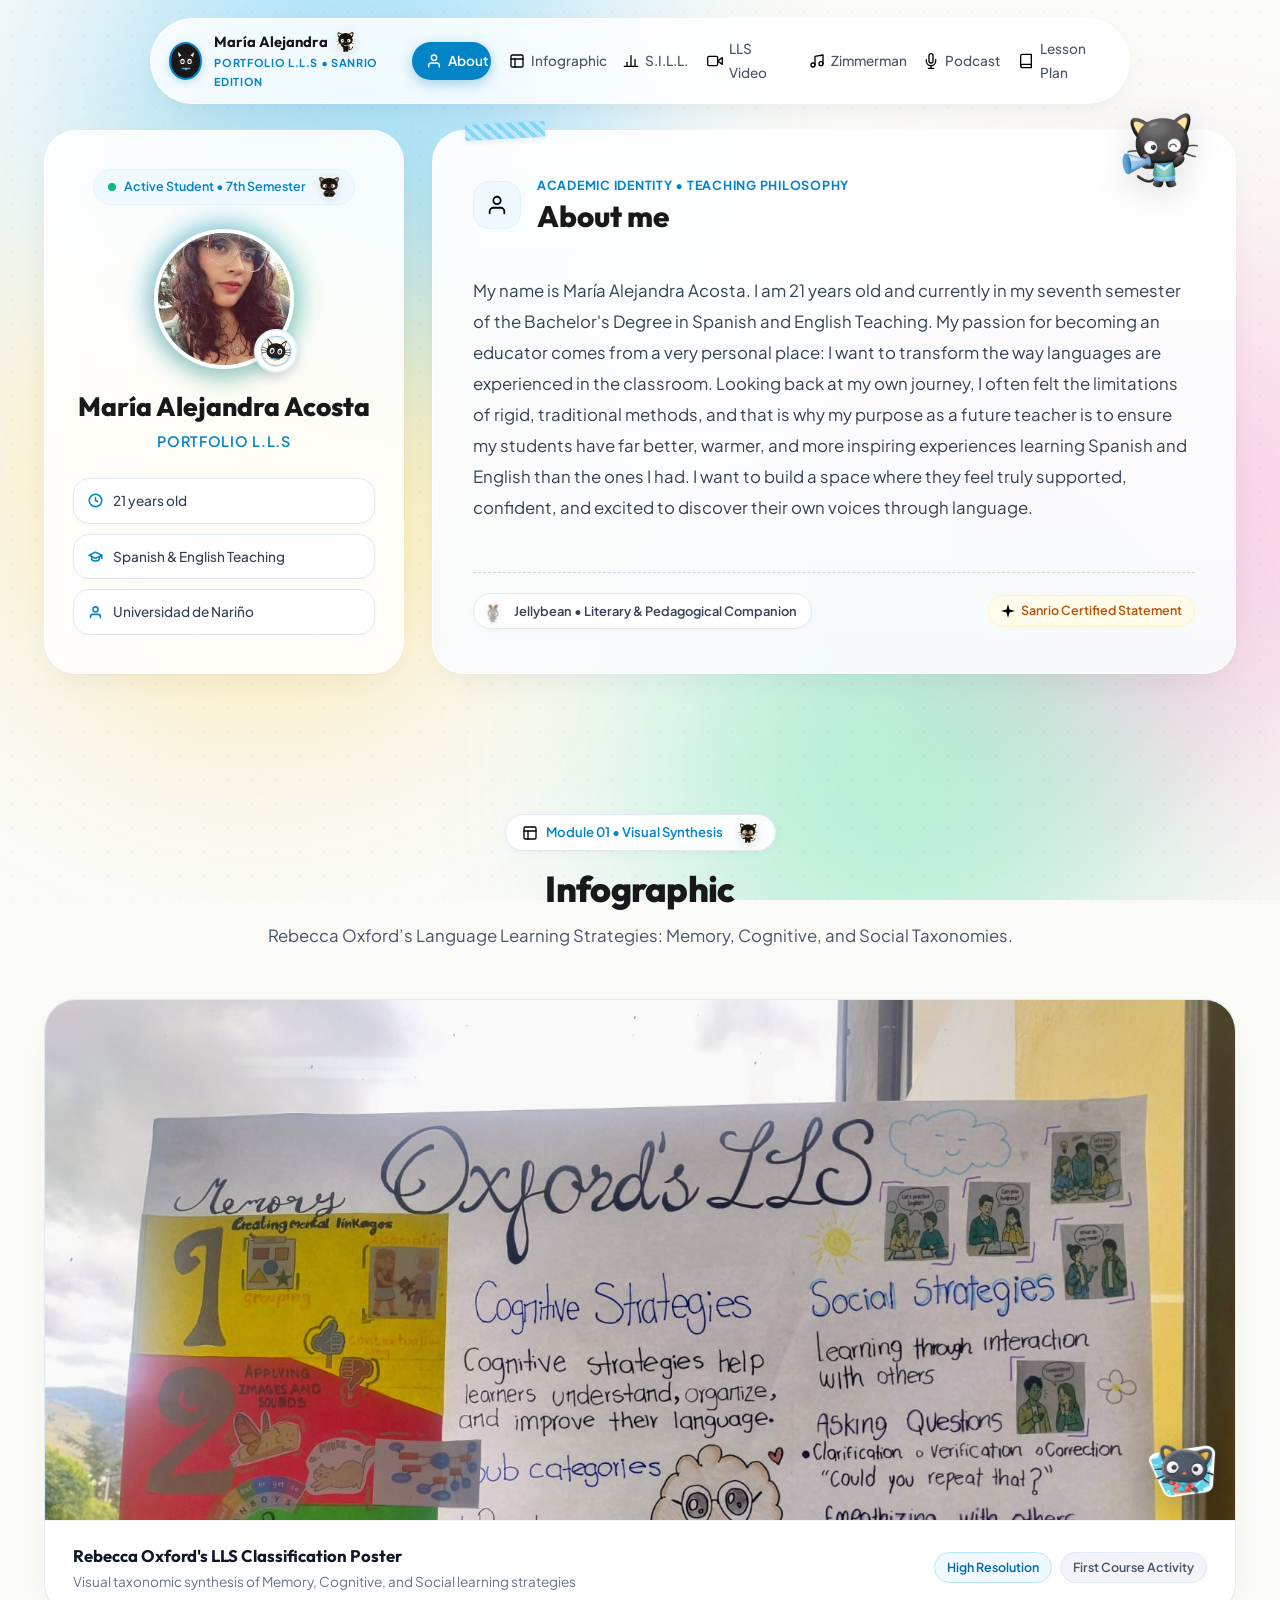
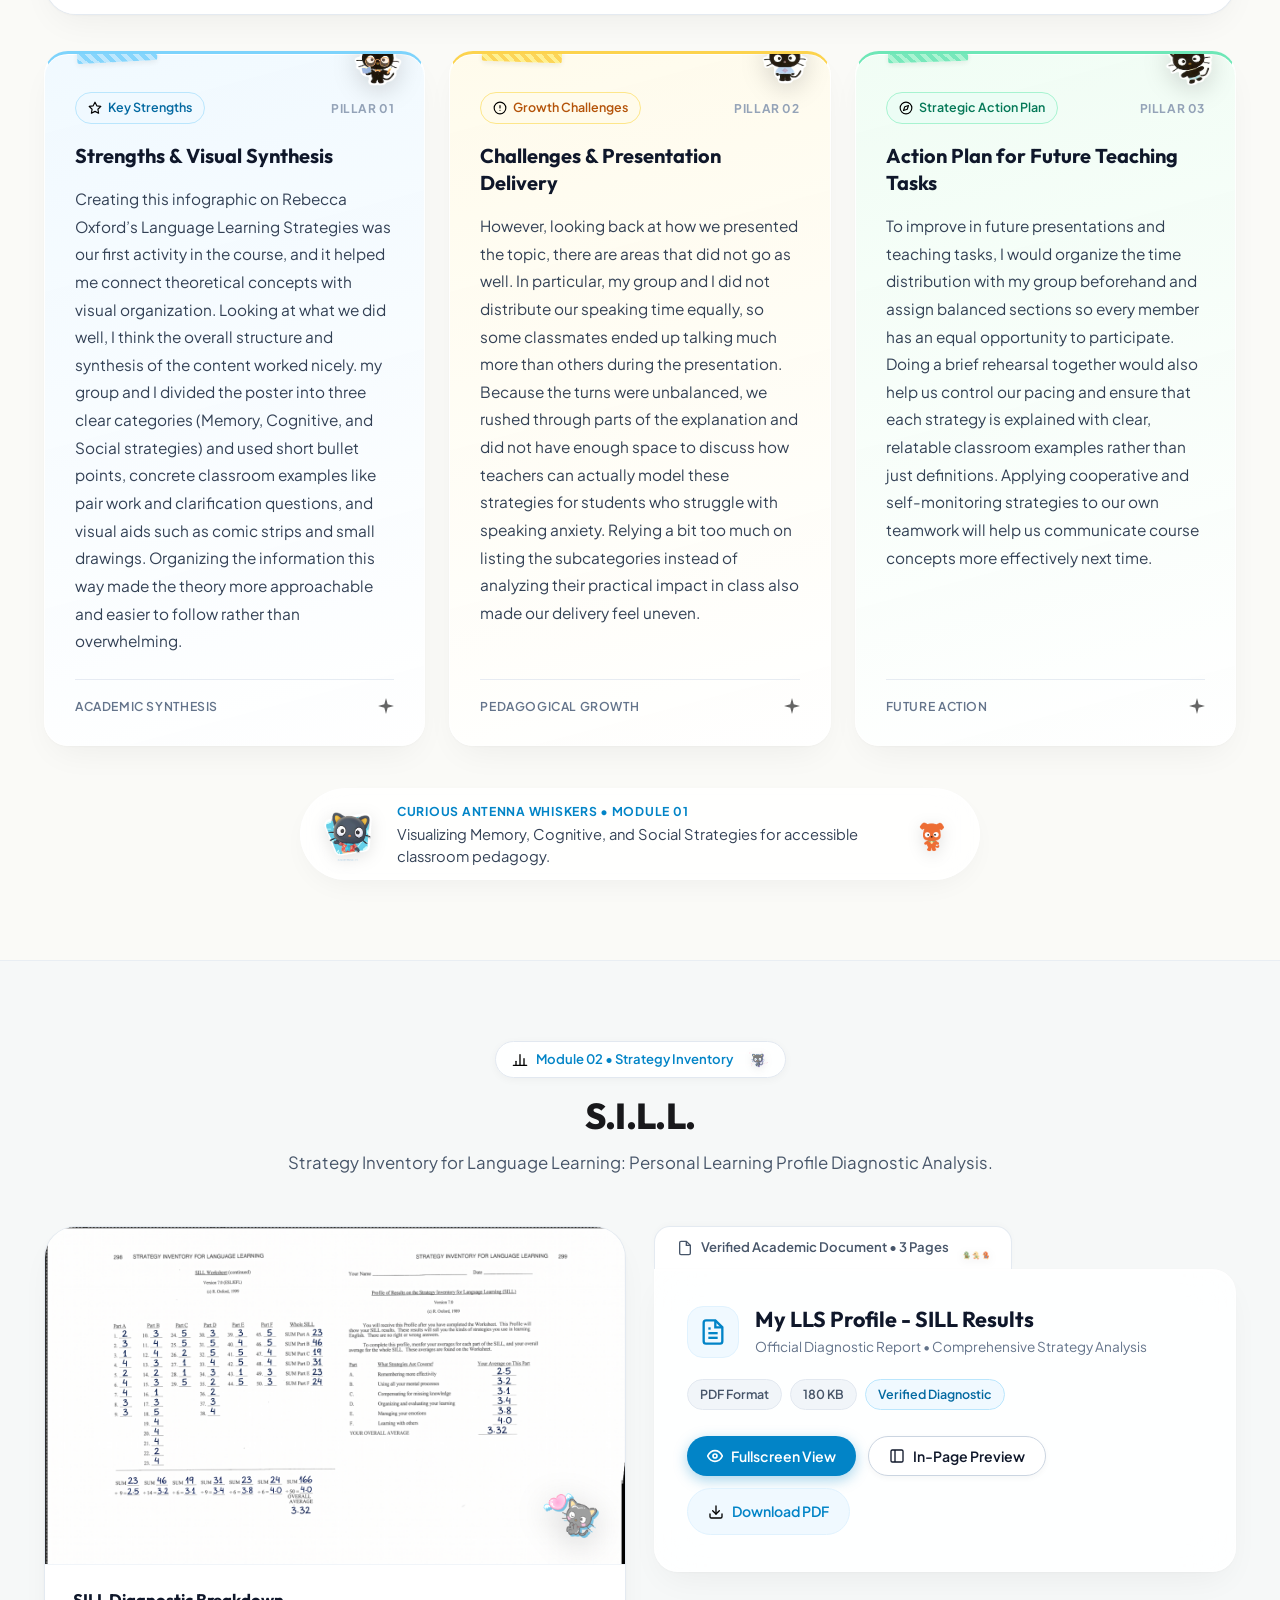
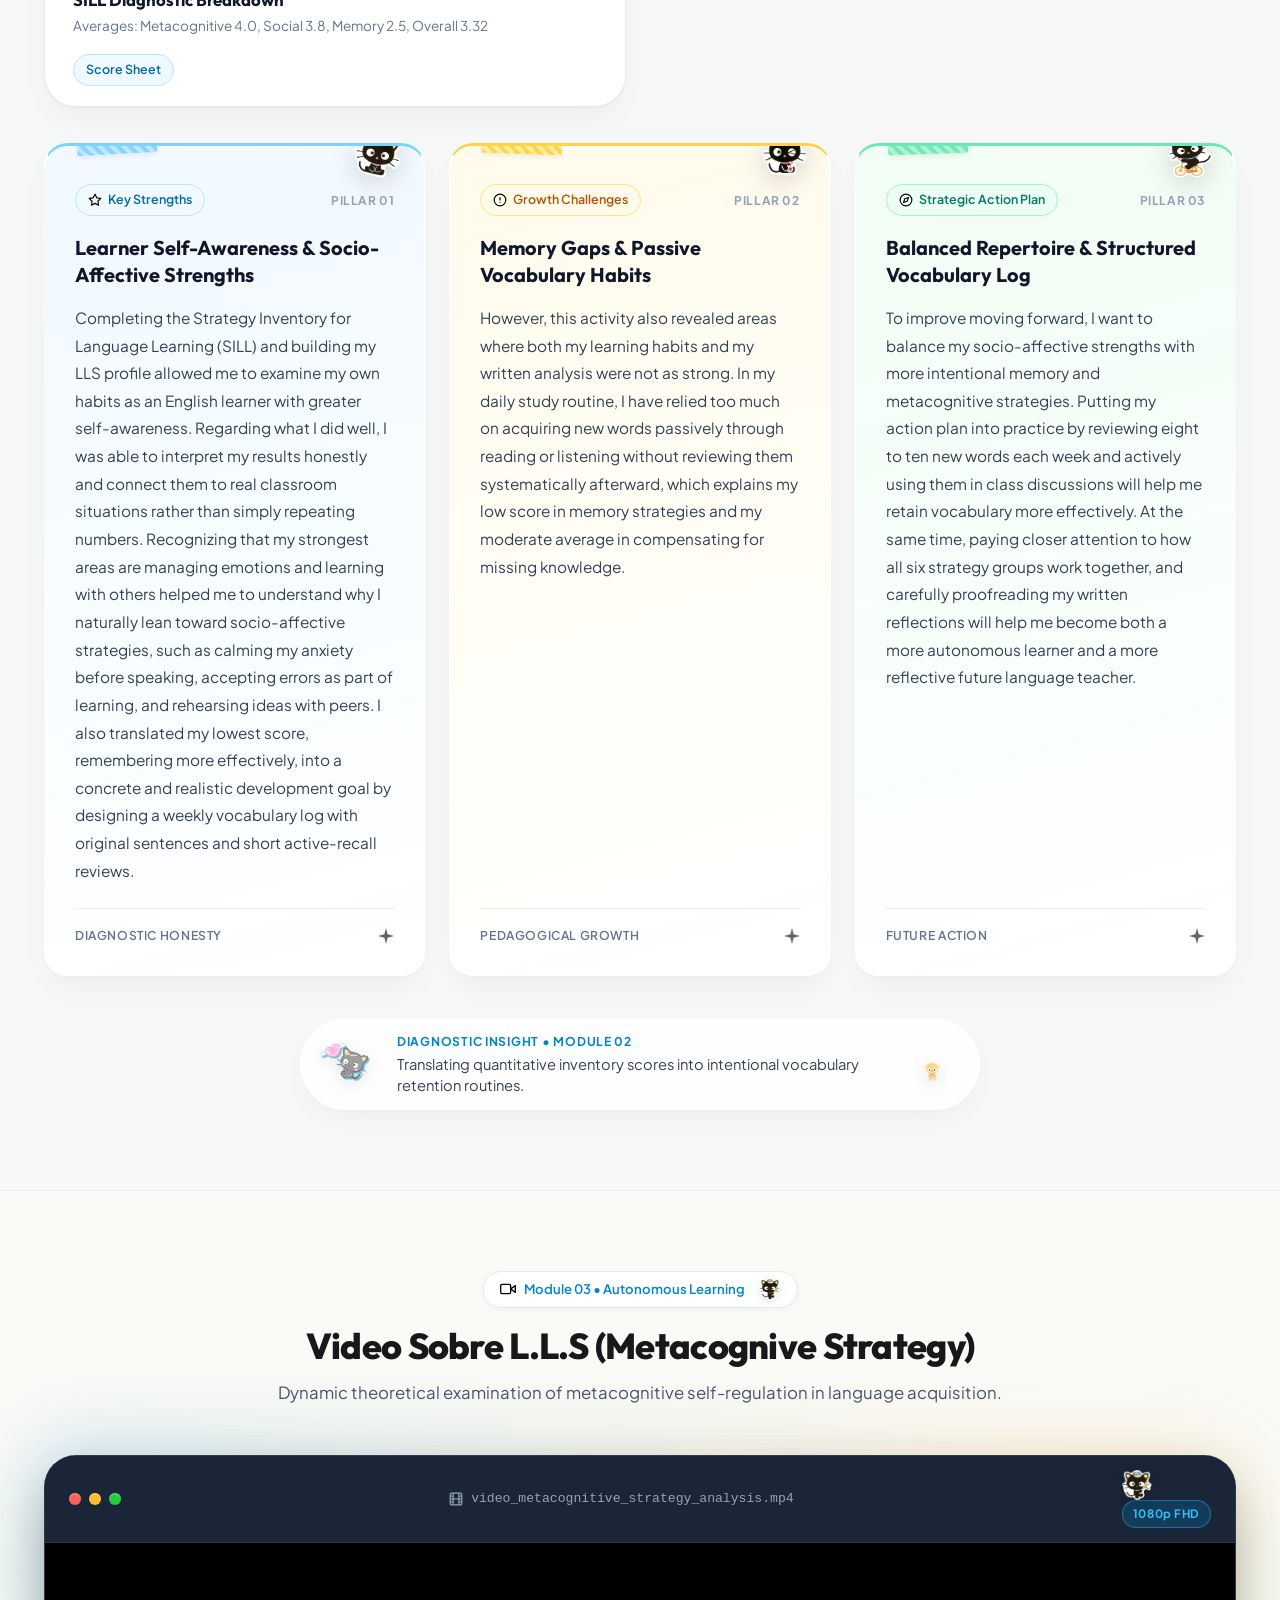
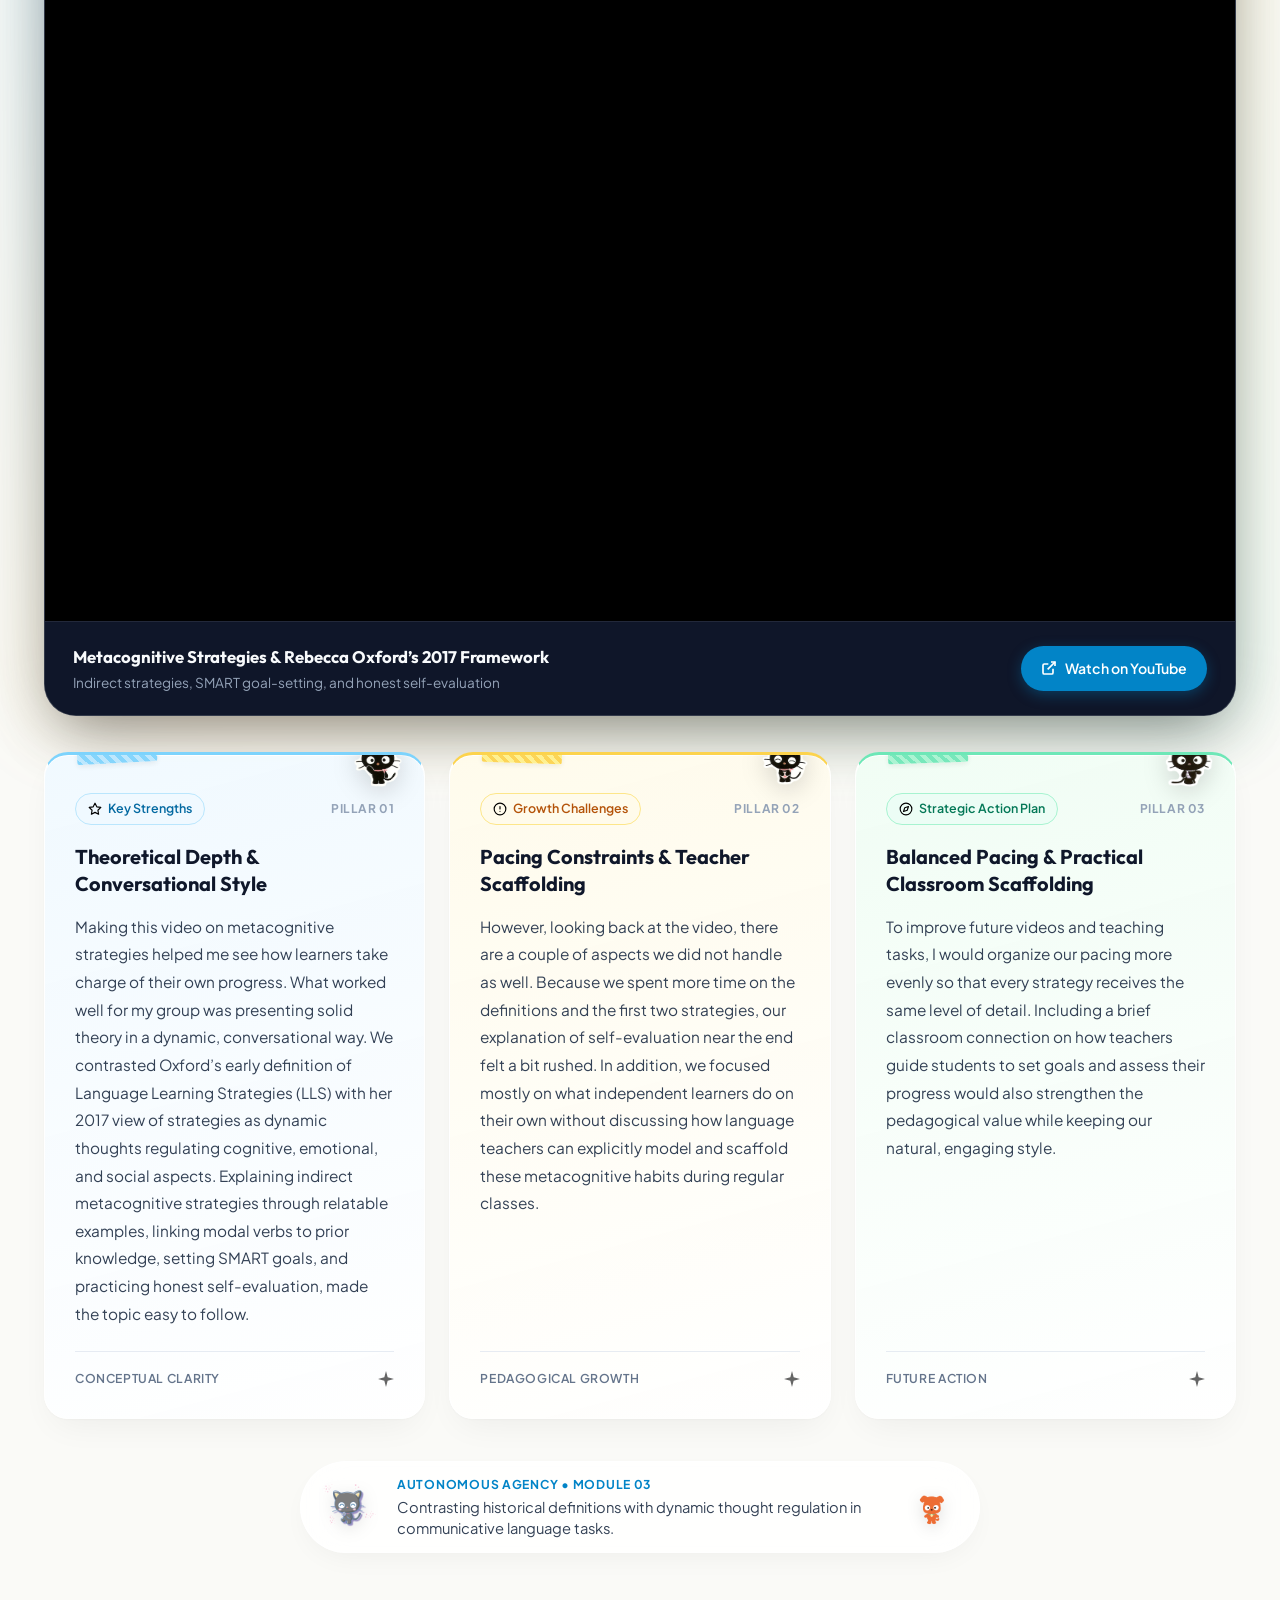
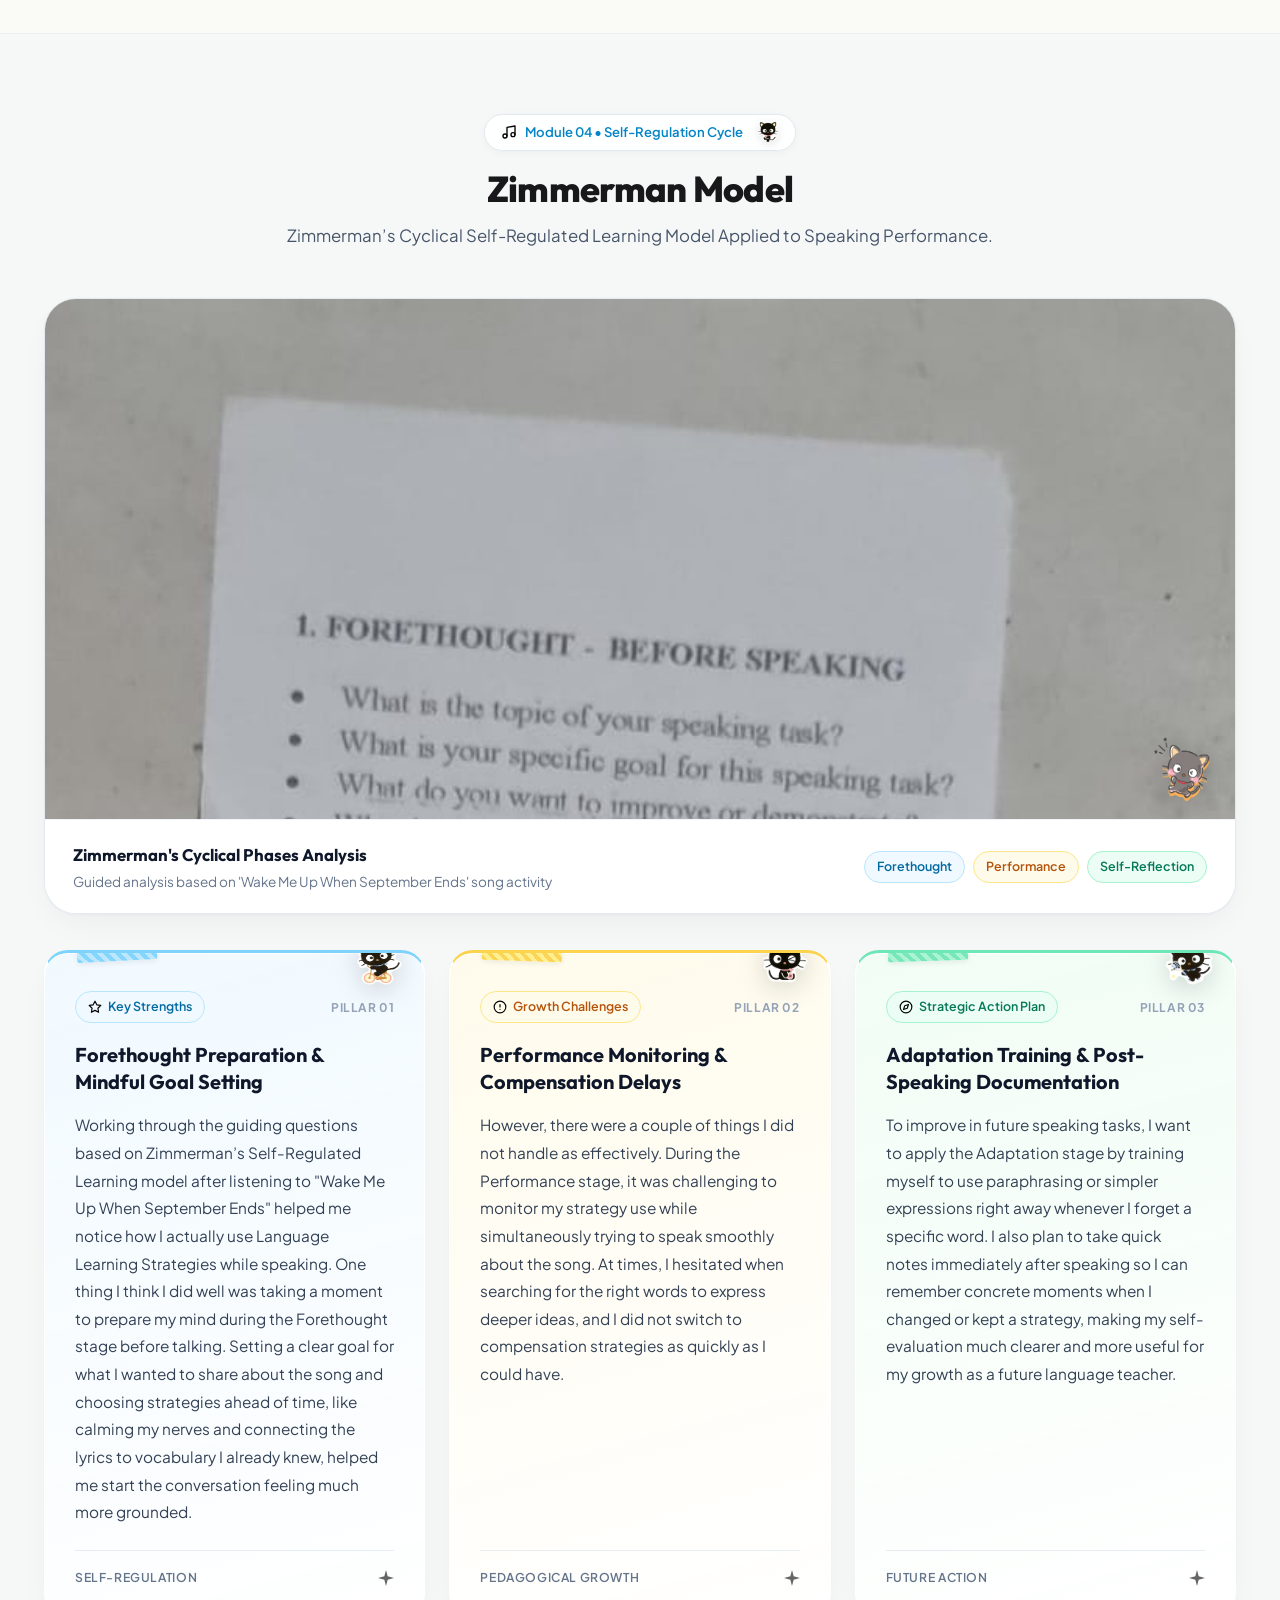
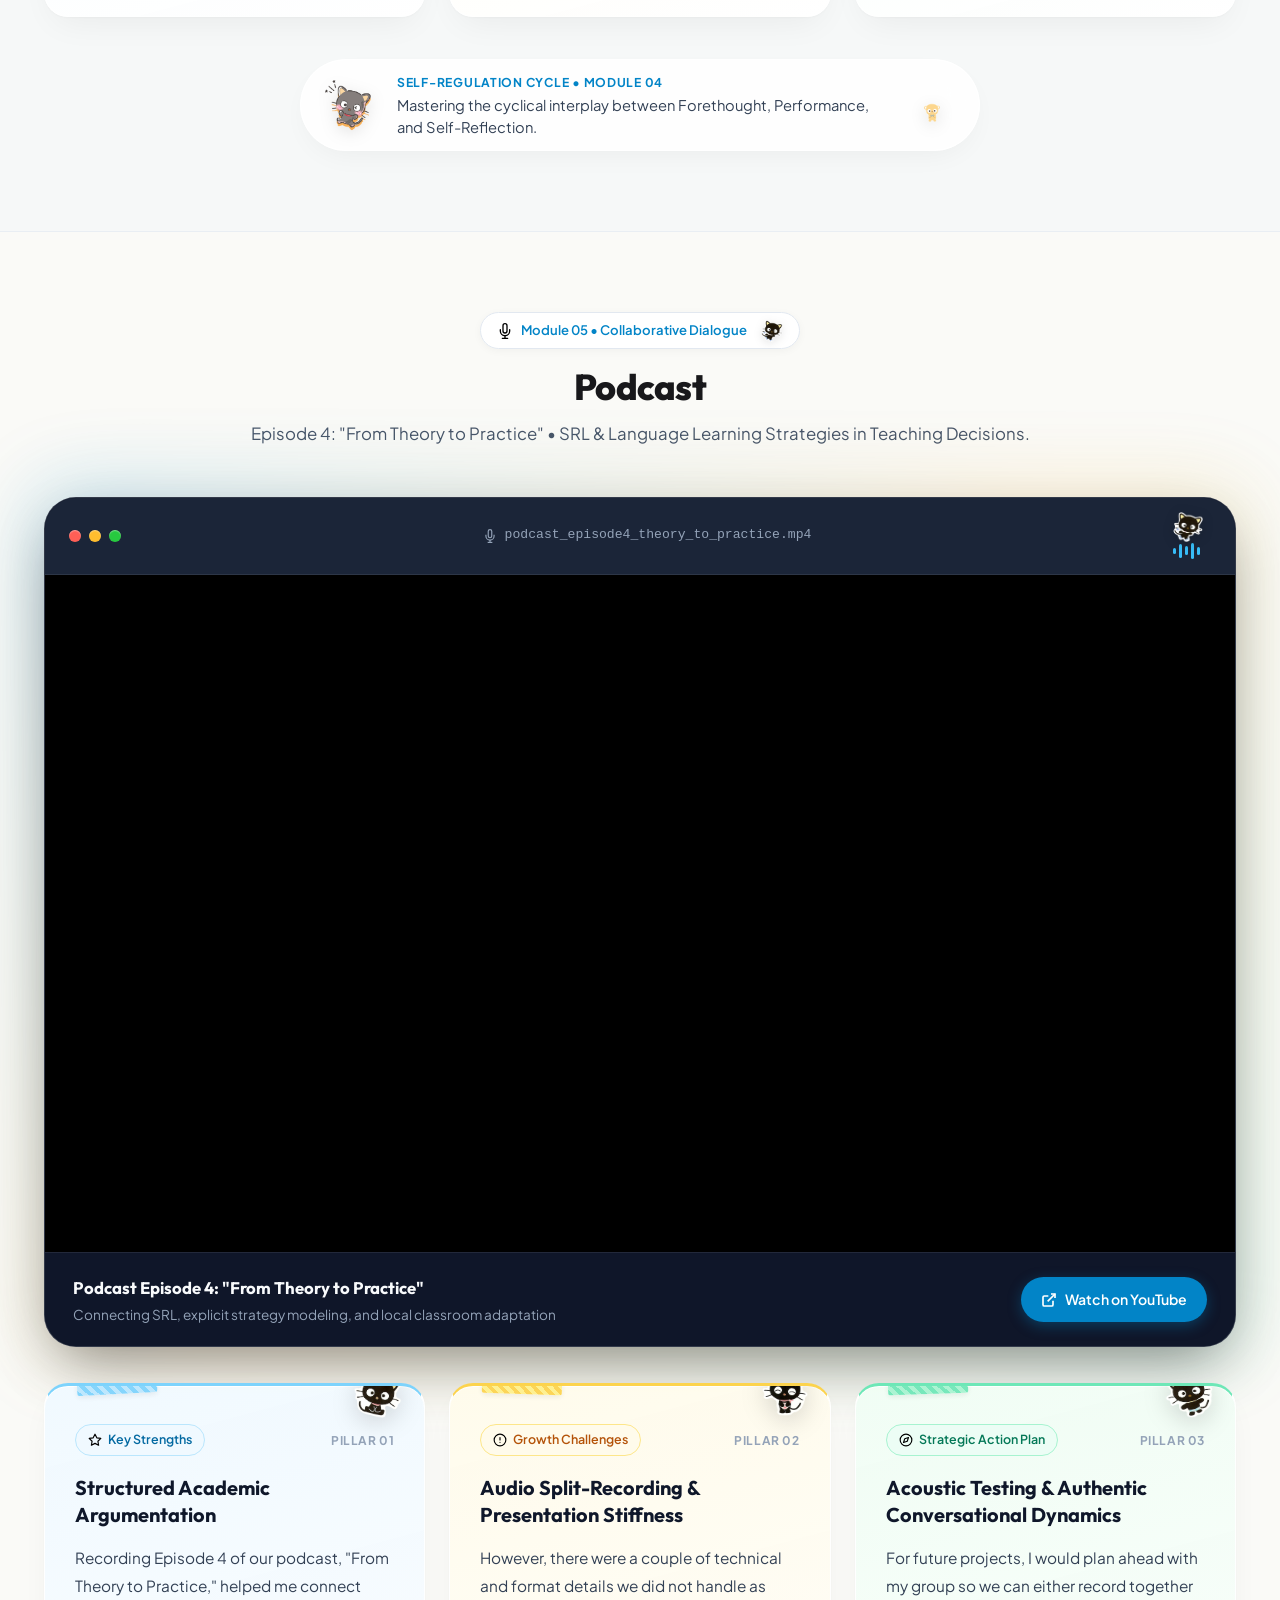
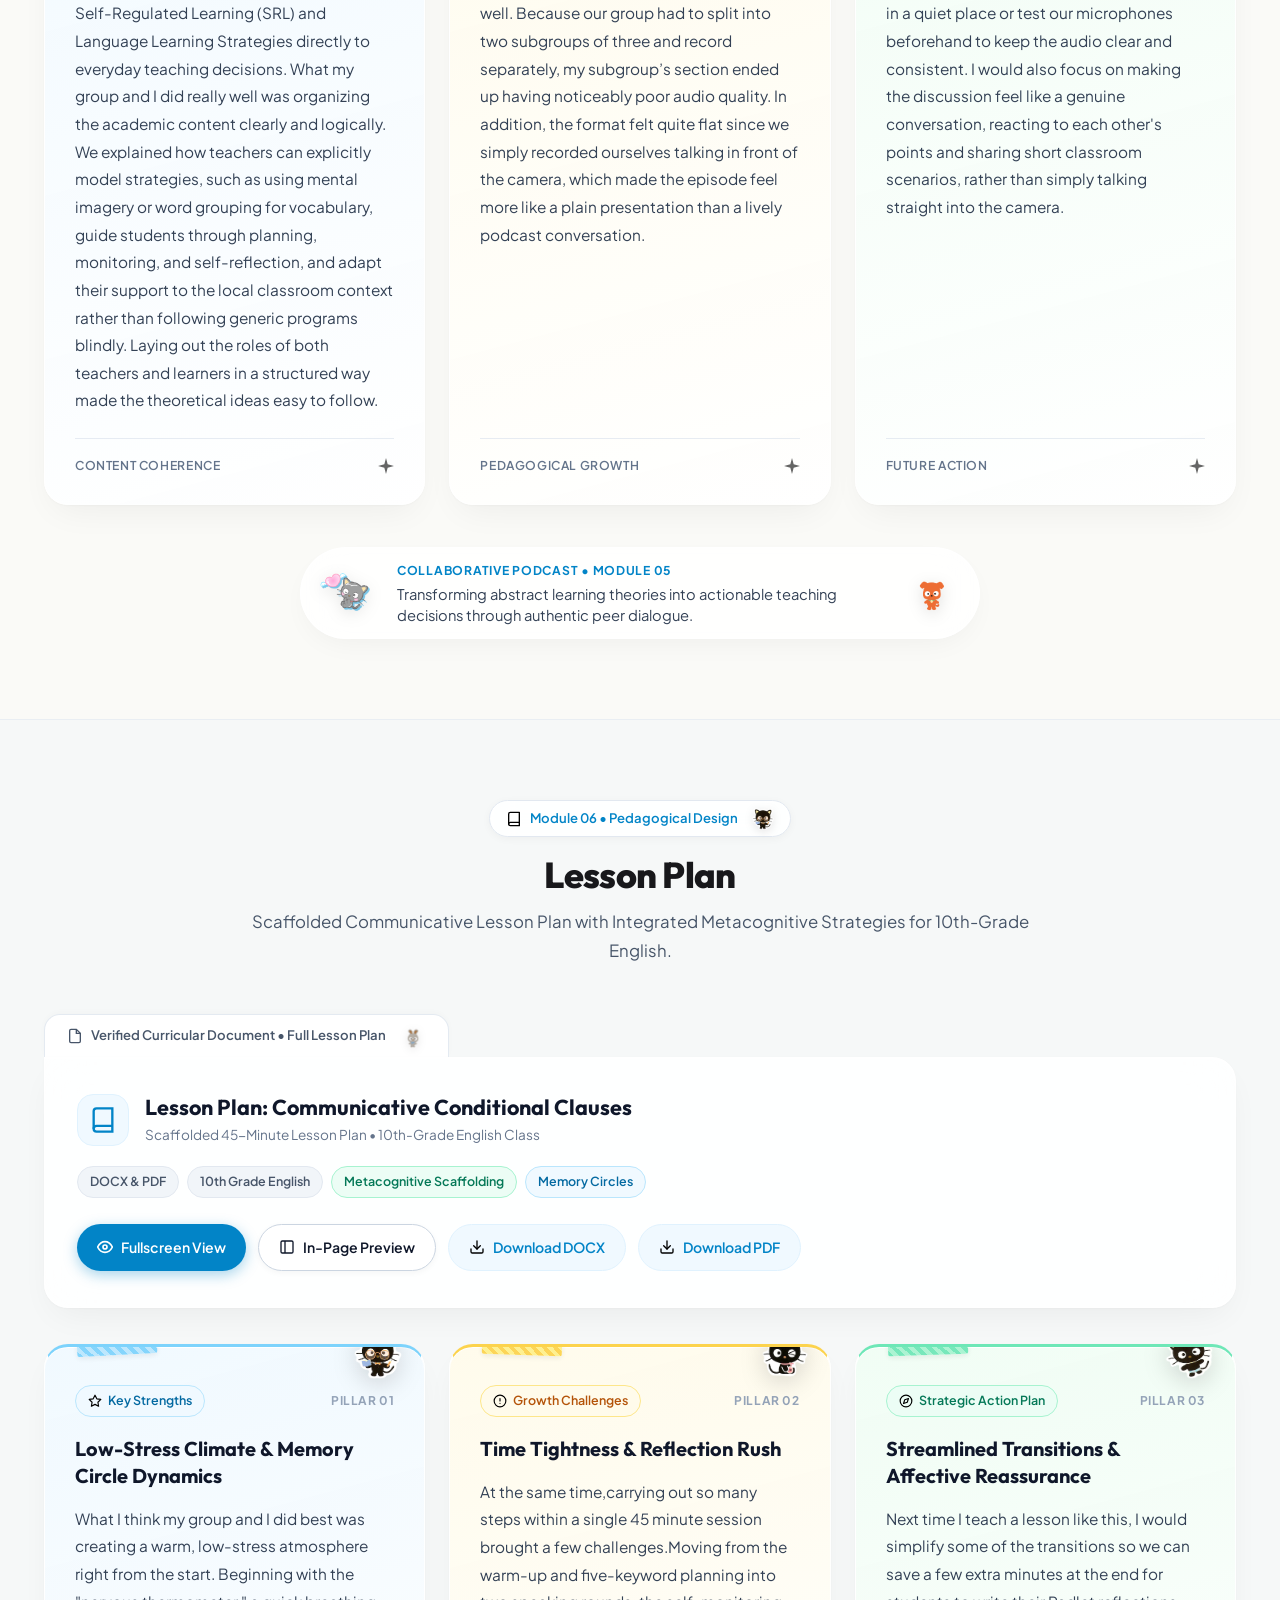
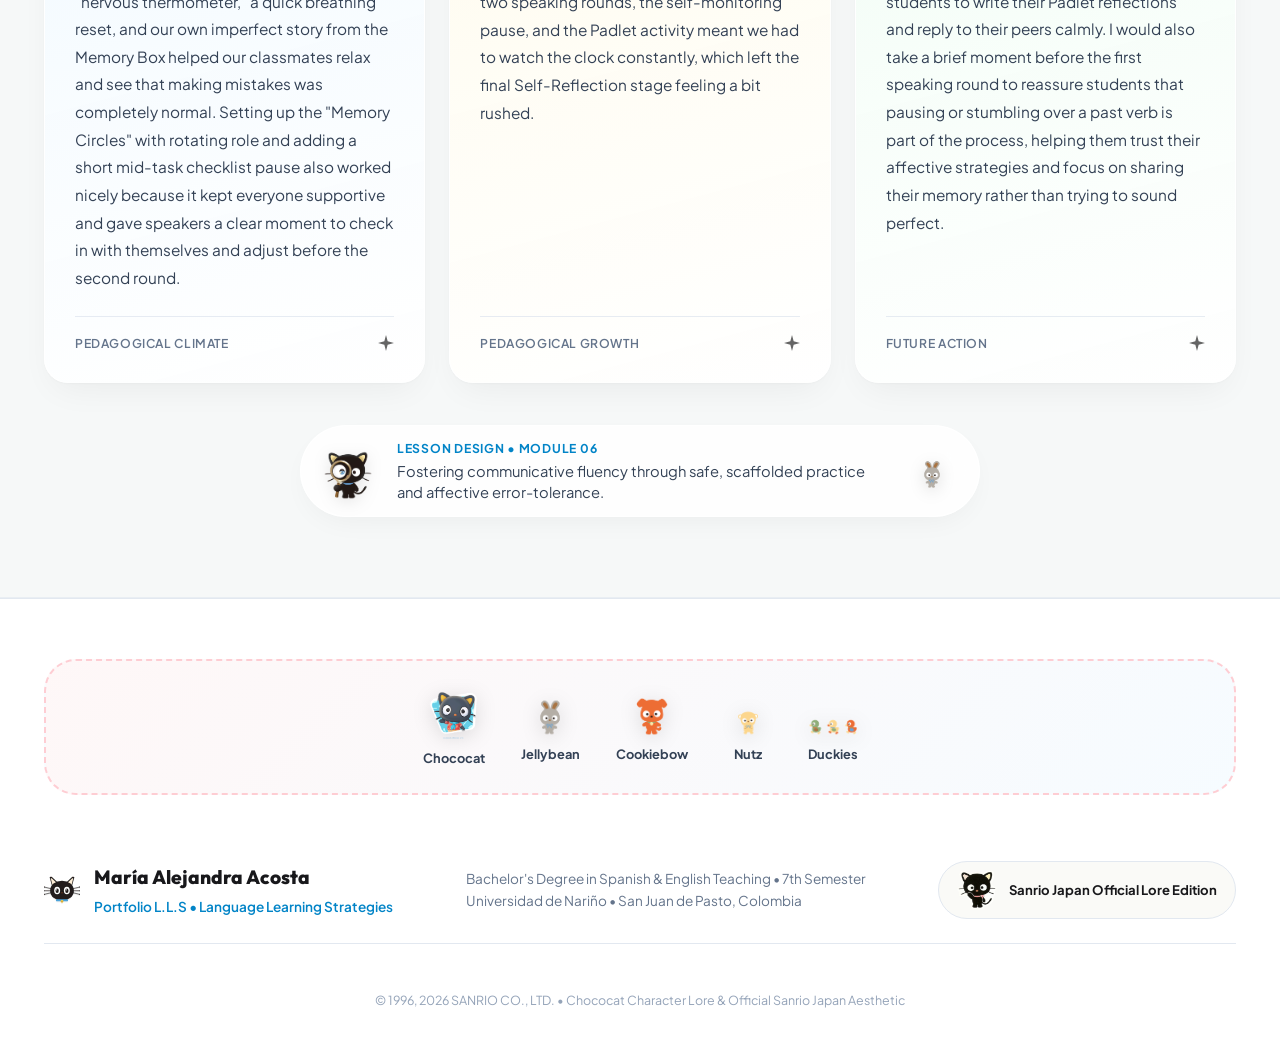
==== commit f2c42b9e: "feat: enrich academic portfolio with authentic Sanrio Japan Chococat transparent stickers, character" ====
--- a/index.html
+++ b/index.html
@@ -4,20 +4,20 @@
   <meta charset="UTF-8">
   <meta name="viewport" content="width=device-width, initial-scale=1.0">
   <title>Portfolio L.L.S | María Alejandra Acosta | Academic Portfolio</title>
-  <meta name="description" content="Academic Portfolio on Language Learning Strategies (LLS) by María Alejandra Acosta, 7th Semester Bachelor in Spanish and English Teaching at Universidad de Nariño.">
+  <meta name="description" content="Academic Portfolio on Language Learning Strategies (LLS) by María Alejandra Acosta, 7th Semester Bachelor in Spanish and English Teaching at Universidad de Nariño. Sanrio Chococat Kawaii Edition.">
   <link rel="icon" type="image/svg+xml" href="assets/images/favicon.svg">
 
   <!-- Typography: Plus Jakarta Sans & Outfit (Google Fonts) -->
   <link rel="preconnect" href="https://fonts.googleapis.com">
   <link rel="preconnect" href="https://fonts.gstatic.com" crossorigin>
-  <link href="https://fonts.googleapis.com/css2?family=Outfit:wght@400;500;600;700;800&family=Plus+Jakarta+Sans:wght@300;400;500;600;700&display=swap" rel="stylesheet">
+  <link href="https://fonts.googleapis.com/css2?family=Outfit:wght@400;500;600;700;800;900&family=Plus+Jakarta+Sans:wght@300;400;500;600;700&display=swap" rel="stylesheet">
 
   <link rel="stylesheet" href="assets/css/styles.css">
 </head>
 <body class="site-body">
 
   <!-- ======================================================================
-       Dynamic Ambient Aurora Blobs (Glassmorphism Enablers)
+       Sanrio Floating Ambient Aurora Blobs & Kawaii Sparkles
        ====================================================================== -->
   <div class="ambient-mesh" aria-hidden="true">
     <div class="ambient-blob ambient-blob--sky"></div>
@@ -30,7 +30,7 @@
   <div class="bg-matrix-overlay" aria-hidden="true"></div>
 
   <!-- ======================================================================
-       Apple Island Floating Navigation Bar
+       Apple Island Floating Navigation Bar with Sanrio Chococat Badge
        ====================================================================== -->
   <header class="navbar-wrapper">
     <nav class="navbar" id="navbar" aria-label="Main Navigation">
@@ -39,8 +39,11 @@
           <img src="assets/images/chococat-head.svg" alt="" width="26" height="26" aria-hidden="true">
         </div>
         <div class="navbar__brand-text">
-          <span class="navbar__brand-name">María Alejandra</span>
-          <span class="navbar__brand-sub">PORTFOLIO L.L.S</span>
+          <div class="navbar__brand-title-row">
+            <span class="navbar__brand-name">María Alejandra</span>
+            <img src="assets/images/sticker-waving-pink-scarf.png" alt="Waving Chococat" class="navbar__brand-waving-cat" width="22" height="22" aria-hidden="true">
+          </div>
+          <span class="navbar__brand-sub">PORTFOLIO L.L.S &bull; SANRIO EDITION</span>
         </div>
       </a>
 
@@ -72,13 +75,14 @@
       <div class="container">
         <div class="hero-grid">
 
-          <!-- Left Profile Bento Card with 3D Tilt -->
+          <!-- Left Profile Bento Card with 3D Tilt & Blushing Chococat -->
           <article class="hero-profile-card" data-tilt>
             <div class="profile-card__glow-highlight"></div>
             
             <div class="profile-card__status-chip">
               <span class="status-pulse-dot"></span>
               <span>Active Student &bull; 7th Semester</span>
+              <img src="assets/images/sticker-sitting-purple.png" alt="Chococat" class="status-mini-cat" width="22" height="22" aria-hidden="true">
             </div>
 
             <div class="profile-card__avatar-wrapper">
@@ -112,7 +116,7 @@
           <article class="hero-journal-card" data-tilt>
             <div class="washi-tape washi-tape--sky"></div>
             
-            <!-- Real Chococat Floating Companion Sticker -->
+            <!-- Real Chococat Floating Companion Sticker (Ranking 2026 Edition) -->
             <img src="assets/images/chococat-ranking-2026-clean.png" alt="Chococat Sticker" class="hero-journal__cat-sticker floating-bob" title="Chococat Companion">
 
             <div class="hero-journal__header">
@@ -129,11 +133,14 @@
             <p class="hero-journal__text">My name is María Alejandra Acosta. I am 21 years old and currently in my seventh semester of the Bachelor's Degree in Spanish and English Teaching. My passion for becoming an educator comes from a very personal place: I want to transform the way languages are experienced in the classroom. Looking back at my own journey, I often felt the limitations of rigid, traditional methods, and that is why my purpose as a future teacher is to ensure my students have far better, warmer, and more inspiring experiences learning Spanish and English than the ones I had. I want to build a space where they feel truly supported, confident, and excited to discover their own voices through language.</p>
 
             <div class="hero-journal__footer">
+              <div class="hero-journal__friend-pill">
+                <img src="assets/images/friend-jellybean.png" alt="Jellybean bunny friend" width="28" height="28" class="friend-mini-avatar">
+                <span>Jellybean &bull; Literary &amp; Pedagogical Companion</span>
+              </div>
               <span class="stamp-badge">
                 <img src="assets/images/icons/icon-sparkle.svg" alt="" width="14" height="14" aria-hidden="true">
-                Personal Statement Verified
-              </span>
-              <span class="hero-journal__institution">Bachelor's Degree in Language Education</span>
+                Sanrio Certified Statement
+              </span>
             </div>
           </article>
 
@@ -151,12 +158,13 @@
           <div class="section-tag-pill">
             <img src="assets/images/icons/nav-infographic.svg" alt="" width="16" height="16" aria-hidden="true">
             <span>Module 01 &bull; Visual Synthesis</span>
+            <img src="assets/images/sticker-study-glasses-book.png" alt="Student Chococat" class="section-tag-cat" width="22" height="22" aria-hidden="true">
           </div>
           <h2 id="infographic-heading" class="section-main-title">infographic</h2>
           <p class="section-lead-desc">Rebecca Oxford’s Language Learning Strategies: Memory, Cognitive, and Social Taxonomies.</p>
         </div>
 
-        <!-- Museum Gallery Showcase Card -->
+        <!-- Museum Gallery Showcase Card with Chococat Guide Sticker -->
         <div class="gallery-showcase-card" data-tilt>
           <div class="gallery-frame" data-lightbox-index="0" role="button" tabindex="0" aria-label="Open Rebecca Oxford Infographic in fullscreen viewer">
             <img src="assets/images/infografia-oxford-lls.jpg" alt="Rebecca Oxford Language Learning Strategies Infographic" class="gallery-frame__img">
@@ -166,6 +174,8 @@
                 <span>Click to Expand Infographic</span>
               </div>
             </div>
+            <!-- Chococat Guide Sticker -->
+            <img src="assets/images/chococat-sanrio-standing-clean.png" alt="Chococat Standing Guide" class="gallery-cat-guide floating-bob" width="70" height="70">
           </div>
           <div class="gallery-card__bottom-bar">
             <div class="gallery-card__info">
@@ -182,9 +192,11 @@
         <!-- 3-Column FreeFrontend Bento Reflection Deck (100% Exact Text) -->
         <div class="bento-deck">
           
-          <!-- Pillar 1: Strengths -->
+          <!-- Pillar 1: Strengths with Sparkle Joy Chococat -->
           <article class="bento-card bento-card--strength" data-tilt>
             <div class="washi-tape washi-tape--sky"></div>
+            <!-- Animated Peeking Chococat Sticker -->
+            <img src="assets/images/sticker-study-glasses-book.png" alt="Academic Study Chococat" class="bento-card__peeker" width="48" height="48" aria-hidden="true">
             <div class="bento-card__badge-row">
               <span class="pill-chip pill-chip--sky">
                 <img src="assets/images/icons/icon-strength.svg" alt="" width="14" height="14" aria-hidden="true">
@@ -200,9 +212,11 @@
             </div>
           </article>
 
-          <!-- Pillar 2: Challenges -->
+          <!-- Pillar 2: Challenges with Thinking Chococat -->
           <article class="bento-card bento-card--challenge" data-tilt>
             <div class="washi-tape washi-tape--honey"></div>
+            <!-- Animated Peeking Chococat Sticker -->
+            <img src="assets/images/sticker-wearing-blue-sweater.png" alt="Cozy Chococat" class="bento-card__peeker" width="46" height="46" aria-hidden="true">
             <div class="bento-card__badge-row">
               <span class="pill-chip pill-chip--amber">
                 <img src="assets/images/icons/icon-challenge.svg" alt="" width="14" height="14" aria-hidden="true">
@@ -218,9 +232,11 @@
             </div>
           </article>
 
-          <!-- Pillar 3: Action Plan -->
+          <!-- Pillar 3: Action Plan with Study Notes Chococat -->
           <article class="bento-card bento-card--action" data-tilt>
             <div class="washi-tape washi-tape--mint"></div>
+            <!-- Animated Peeking Chococat Sticker -->
+            <img src="assets/images/sticker-happy-running.png" alt="Active Chococat" class="bento-card__peeker" width="48" height="48" aria-hidden="true">
             <div class="bento-card__badge-row">
               <span class="pill-chip pill-chip--emerald">
                 <img src="assets/images/icons/icon-action.svg" alt="" width="14" height="14" aria-hidden="true">
@@ -238,13 +254,14 @@
 
         </div>
 
-        <!-- Chococat Animated Academic Callout -->
+        <!-- Chococat Animated Academic Callout with Sanrio Friends -->
         <div class="chococat-character-callout">
-          <img src="assets/images/chococat-curious.gif" alt="Chococat Curious" class="chococat-character-callout__gif">
+          <img src="assets/images/chococat-sanrio-standing-clean.png" alt="Official Sanrio Chococat" class="chococat-character-callout__gif">
           <div class="chococat-character-callout__content">
-            <span class="chococat-character-callout__pill">Curious Exploration &bull; Module 01</span>
+            <span class="chococat-character-callout__pill">Curious Antenna Whiskers &bull; Module 01</span>
             <p class="chococat-character-callout__text">Visualizing Memory, Cognitive, and Social Strategies for accessible classroom pedagogy.</p>
           </div>
+          <img src="assets/images/friend-cookiebow.png" alt="Cookiebow Friend" class="chococat-character-callout__sub-friend" width="38" height="38" title="Cookiebow">
         </div>
 
       </div>
@@ -260,6 +277,7 @@
           <div class="section-tag-pill">
             <img src="assets/images/icons/nav-sill.svg" alt="" width="16" height="16" aria-hidden="true">
             <span>Module 02 &bull; Strategy Inventory</span>
+            <img src="assets/images/chococat-ranking-2022-clean.png" alt="Chococat Strategy Badge" class="section-tag-cat" width="22" height="22" aria-hidden="true">
           </div>
           <h2 id="sill-heading" class="section-main-title">S.I.L.L.</h2>
           <p class="section-lead-desc">Strategy Inventory for Language Learning: Personal Learning Profile Diagnostic Analysis.</p>
@@ -268,7 +286,7 @@
         <!-- Dual Document & Diagnostic Gallery Grid -->
         <div class="docs-showcase-grid">
           
-          <!-- Diagnostic Score Graph Image Card -->
+          <!-- Diagnostic Score Graph Image Card with Ranking Chococat -->
           <div class="gallery-showcase-card docs-showcase-grid__item" data-tilt>
             <div class="gallery-frame" data-lightbox-index="1" role="button" tabindex="0" aria-label="Open SILL Diagnostic Breakdown in fullscreen viewer">
               <img src="assets/images/sill-profile-graph.jpg" alt="SILL Strategy Inventory Diagnostic Sheet and Score Breakdown" class="gallery-frame__img">
@@ -278,6 +296,7 @@
                   <span>Click to Expand Diagnostic</span>
                 </div>
               </div>
+              <img src="assets/images/chococat-ranking-2024-clean.png" alt="Chococat 2024" class="gallery-cat-guide floating-bob" width="65" height="65">
             </div>
             <div class="gallery-card__bottom-bar">
               <div class="gallery-card__info">
@@ -288,11 +307,12 @@
             </div>
           </div>
 
-          <!-- Academic Document Folder Card -->
+          <!-- Academic Document Folder Card with Duckies Bookmark -->
           <div class="folder-document-card docs-showcase-grid__item" data-tilt>
             <div class="folder-document-card__tab">
               <svg width="16" height="16" viewBox="0 0 24 24" fill="none" stroke="currentColor" stroke-width="2"><path d="M14 2H6a2 2 0 0 0-2 2v16a2 2 0 0 0 2 2h12a2 2 0 0 0 2-2V8z"></path><polyline points="14 2 14 8 20 8"></polyline></svg>
               <span>Verified Academic Document &bull; 3 Pages</span>
+              <img src="assets/images/friend-duckies.png" alt="Duckies Friend" class="folder-tab-friend" width="26" height="26">
             </div>
 
             <div class="folder-document-card__body">
@@ -339,9 +359,10 @@
         <!-- 3-Column FreeFrontend Bento Reflection Deck (100% Exact Text) -->
         <div class="bento-deck">
           
-          <!-- Pillar 1: Strengths -->
+          <!-- Pillar 1: Strengths with Happy Sparkle Cat -->
           <article class="bento-card bento-card--strength" data-tilt>
             <div class="washi-tape washi-tape--sky"></div>
+            <img src="assets/images/sticker-sitting-cozy-cat.png" alt="Chococat Learner" class="bento-card__peeker" width="48" height="48" aria-hidden="true">
             <div class="bento-card__badge-row">
               <span class="pill-chip pill-chip--sky">
                 <img src="assets/images/icons/icon-strength.svg" alt="" width="14" height="14" aria-hidden="true">
@@ -357,9 +378,10 @@
             </div>
           </article>
 
-          <!-- Pillar 2: Challenges -->
+          <!-- Pillar 2: Challenges with Thinking Headtilt Cat -->
           <article class="bento-card bento-card--challenge" data-tilt>
             <div class="washi-tape washi-tape--honey"></div>
+            <img src="assets/images/sticker-winking-cup.png" alt="Chococat Winking" class="bento-card__peeker" width="46" height="46" aria-hidden="true">
             <div class="bento-card__badge-row">
               <span class="pill-chip pill-chip--amber">
                 <img src="assets/images/icons/icon-challenge.svg" alt="" width="14" height="14" aria-hidden="true">
@@ -375,9 +397,10 @@
             </div>
           </article>
 
-          <!-- Pillar 3: Action Plan -->
+          <!-- Pillar 3: Action Plan with Morning Cat -->
           <article class="bento-card bento-card--action" data-tilt>
             <div class="washi-tape washi-tape--mint"></div>
+            <img src="assets/images/sticker-riding-bicycle.png" alt="Chococat Goal Progress" class="bento-card__peeker" width="48" height="48" aria-hidden="true">
             <div class="bento-card__badge-row">
               <span class="pill-chip pill-chip--emerald">
                 <img src="assets/images/icons/icon-action.svg" alt="" width="14" height="14" aria-hidden="true">
@@ -402,6 +425,7 @@
             <span class="chococat-character-callout__pill">Diagnostic Insight &bull; Module 02</span>
             <p class="chococat-character-callout__text">Translating quantitative inventory scores into intentional vocabulary retention routines.</p>
           </div>
+          <img src="assets/images/friend-nuts.png" alt="Nutz Friend" class="chococat-character-callout__sub-friend" width="38" height="38" title="Nutz">
         </div>
 
       </div>
@@ -417,17 +441,18 @@
           <div class="section-tag-pill">
             <img src="assets/images/icons/nav-video.svg" alt="" width="16" height="16" aria-hidden="true">
             <span>Module 03 &bull; Autonomous Learning</span>
+            <img src="assets/images/sticker-baseball-cap-bat.png" alt="Chococat Director" class="section-tag-cat" width="22" height="22" aria-hidden="true">
           </div>
           <h2 id="video-heading" class="section-main-title">Video sobre L.L.S (metacognive strategy)</h2>
           <p class="section-lead-desc">Dynamic theoretical examination of metacognitive self-regulation in language acquisition.</p>
         </div>
 
-        <!-- macOS Studio Display Video Frame with Ambient Backlight -->
+        <!-- macOS Studio Display Video Frame with Director Chococat -->
         <div class="studio-cinema-wrapper" data-tilt>
           <div class="studio-cinema-glow"></div>
           
           <div class="studio-cinema-frame">
-            <!-- macOS Window Header Bar -->
+            <!-- macOS Window Header Bar with Director Cat Perched -->
             <div class="studio-cinema-header">
               <div class="mac-window-dots">
                 <span class="mac-dot mac-dot--red"></span>
@@ -438,7 +463,10 @@
                 <svg width="14" height="14" viewBox="0 0 24 24" fill="none" stroke="currentColor" stroke-width="2"><rect x="2" y="2" width="20" height="20" rx="2.18" ry="2.18"></rect><line x1="7" y1="2" x2="7" y2="22"></line><line x1="17" y1="2" x2="17" y2="22"></line><line x1="2" y1="12" x2="22" y2="12"></line><line x1="2" y1="7" x2="7" y2="7"></line><line x1="2" y1="17" x2="7" y2="17"></line><line x1="17" y1="17" x2="22" y2="17"></line><line x1="17" y1="7" x2="22" y2="7"></line></svg>
                 <span>video_metacognitive_strategy_analysis.mp4</span>
               </div>
-              <div class="studio-cinema-header__badge">1080p FHD</div>
+              <div class="studio-cinema-header__badge-group">
+                <img src="assets/images/sticker-baseball-cap-bat.png" alt="Director Cat" class="cinema-header-cat" width="30" height="30">
+                <div class="studio-cinema-header__badge">1080p FHD</div>
+              </div>
             </div>
 
             <!-- YouTube Video Embed -->
@@ -469,9 +497,10 @@
         <!-- 3-Column FreeFrontend Bento Reflection Deck (100% Exact Text) -->
         <div class="bento-deck">
           
-          <!-- Pillar 1: Strengths -->
+          <!-- Pillar 1: Strengths with Happy Cat -->
           <article class="bento-card bento-card--strength" data-tilt>
             <div class="washi-tape washi-tape--sky"></div>
+            <img src="assets/images/sticker-waving-pink-scarf.png" alt="Chococat Theory" class="bento-card__peeker" width="48" height="48" aria-hidden="true">
             <div class="bento-card__badge-row">
               <span class="pill-chip pill-chip--sky">
                 <img src="assets/images/icons/icon-strength.svg" alt="" width="14" height="14" aria-hidden="true">
@@ -487,9 +516,10 @@
             </div>
           </article>
 
-          <!-- Pillar 2: Challenges -->
+          <!-- Pillar 2: Challenges with Thinking Cat -->
           <article class="bento-card bento-card--challenge" data-tilt>
             <div class="washi-tape washi-tape--honey"></div>
+            <img src="assets/images/sticker-winking-sparkle.png" alt="Chococat Focus" class="bento-card__peeker" width="46" height="46" aria-hidden="true">
             <div class="bento-card__badge-row">
               <span class="pill-chip pill-chip--amber">
                 <img src="assets/images/icons/icon-challenge.svg" alt="" width="14" height="14" aria-hidden="true">
@@ -505,9 +535,10 @@
             </div>
           </article>
 
-          <!-- Pillar 3: Action Plan -->
+          <!-- Pillar 3: Action Plan with Walking Cat -->
           <article class="bento-card bento-card--action" data-tilt>
             <div class="washi-tape washi-tape--mint"></div>
+            <img src="assets/images/sticker-standing-purple-scarf.png" alt="Chococat Future Action" class="bento-card__peeker" width="48" height="48" aria-hidden="true">
             <div class="bento-card__badge-row">
               <span class="pill-chip pill-chip--emerald">
                 <img src="assets/images/icons/icon-action.svg" alt="" width="14" height="14" aria-hidden="true">
@@ -527,11 +558,12 @@
 
         <!-- Chococat Animated Academic Callout -->
         <div class="chococat-character-callout">
-          <img src="assets/images/chococat-adventure.gif" alt="Chococat Adventure" class="chococat-character-callout__gif">
+          <img src="assets/images/chococat-ranking-2022-clean.png" alt="Chococat Adventure" class="chococat-character-callout__gif floating-bob">
           <div class="chococat-character-callout__content">
             <span class="chococat-character-callout__pill">Autonomous Agency &bull; Module 03</span>
             <p class="chococat-character-callout__text">Contrasting historical definitions with dynamic thought regulation in communicative language tasks.</p>
           </div>
+          <img src="assets/images/friend-cookiebow.png" alt="Cookiebow Friend" class="chococat-character-callout__sub-friend" width="38" height="38" title="Cookiebow">
         </div>
 
       </div>
@@ -547,12 +579,13 @@
           <div class="section-tag-pill">
             <img src="assets/images/icons/nav-zimmerman.svg" alt="" width="16" height="16" aria-hidden="true">
             <span>Module 04 &bull; Self-Regulation Cycle</span>
+            <img src="assets/images/sticker-holding-donut.png" alt="Chococat SRL Companion" class="section-tag-cat" width="22" height="22" aria-hidden="true">
           </div>
           <h2 id="zimmerman-heading" class="section-main-title">zimmerman model</h2>
           <p class="section-lead-desc">Zimmerman’s Cyclical Self-Regulated Learning Model Applied to Speaking Performance.</p>
         </div>
 
-        <!-- Museum Gallery Showcase Card -->
+        <!-- Museum Gallery Showcase Card with Music Headphones Chococat -->
         <div class="gallery-showcase-card" data-tilt>
           <div class="gallery-frame" data-lightbox-index="2" role="button" tabindex="0" aria-label="Open Zimmerman Model Reflection in fullscreen viewer">
             <img src="assets/images/zimmerman-model-reflection.jpg" alt="Zimmerman Model of Self-Regulated Learning Worksheet and Diagram" class="gallery-frame__img">
@@ -562,6 +595,8 @@
                 <span>Click to Expand Zimmerman Cycle</span>
               </div>
             </div>
+            <!-- Chococat Listening with Headphones Sticker -->
+            <img src="assets/images/chococat-ranking-2023-clean.png" alt="Chococat with Headphones" class="gallery-cat-guide floating-bob" width="70" height="70">
           </div>
           <div class="gallery-card__bottom-bar">
             <div class="gallery-card__info">
@@ -579,9 +614,10 @@
         <!-- 3-Column FreeFrontend Bento Reflection Deck (100% Exact Text) -->
         <div class="bento-deck">
           
-          <!-- Pillar 1: Strengths -->
+          <!-- Pillar 1: Strengths (Forethought) with Morning Cat -->
           <article class="bento-card bento-card--strength" data-tilt>
             <div class="washi-tape washi-tape--sky"></div>
+            <img src="assets/images/sticker-riding-bicycle.png" alt="Chococat Goal Progress" class="bento-card__peeker" width="48" height="48" aria-hidden="true">
             <div class="bento-card__badge-row">
               <span class="pill-chip pill-chip--sky">
                 <img src="assets/images/icons/icon-strength.svg" alt="" width="14" height="14" aria-hidden="true">
@@ -597,9 +633,10 @@
             </div>
           </article>
 
-          <!-- Pillar 2: Challenges -->
+          <!-- Pillar 2: Challenges (Performance) with Curious Cat -->
           <article class="bento-card bento-card--challenge" data-tilt>
             <div class="washi-tape washi-tape--honey"></div>
+            <img src="assets/images/sticker-winking-cup.png" alt="Chococat Winking" class="bento-card__peeker" width="46" height="46" aria-hidden="true">
             <div class="bento-card__badge-row">
               <span class="pill-chip pill-chip--amber">
                 <img src="assets/images/icons/icon-challenge.svg" alt="" width="14" height="14" aria-hidden="true">
@@ -615,9 +652,10 @@
             </div>
           </article>
 
-          <!-- Pillar 3: Action Plan -->
+          <!-- Pillar 3: Action Plan (Adaptation) with Tennis Cat -->
           <article class="bento-card bento-card--action" data-tilt>
             <div class="washi-tape washi-tape--mint"></div>
+            <img src="assets/images/sticker-playing-tennis.png" alt="Chococat Action Plan" class="bento-card__peeker" width="48" height="48" aria-hidden="true">
             <div class="bento-card__badge-row">
               <span class="pill-chip pill-chip--emerald">
                 <img src="assets/images/icons/icon-action.svg" alt="" width="14" height="14" aria-hidden="true">
@@ -635,13 +673,14 @@
 
         </div>
 
-        <!-- Chococat Animated Academic Callout -->
+        <!-- Chococat Animated Academic Callout with Nutz -->
         <div class="chococat-character-callout">
-          <img src="assets/images/chococat-morning.gif" alt="Chococat Mindful" class="chococat-character-callout__gif">
+          <img src="assets/images/chococat-ranking-2023-clean.png" alt="Chococat SRL Companion" class="chococat-character-callout__gif">
           <div class="chococat-character-callout__content">
             <span class="chococat-character-callout__pill">Self-Regulation Cycle &bull; Module 04</span>
             <p class="chococat-character-callout__text">Mastering the cyclical interplay between Forethought, Performance, and Self-Reflection.</p>
           </div>
+          <img src="assets/images/friend-nuts.png" alt="Nutz Friend" class="chococat-character-callout__sub-friend" width="38" height="38" title="Nutz">
         </div>
 
       </div>
@@ -657,17 +696,18 @@
           <div class="section-tag-pill">
             <img src="assets/images/icons/nav-podcast.svg" alt="" width="16" height="16" aria-hidden="true">
             <span>Module 05 &bull; Collaborative Dialogue</span>
+            <img src="assets/images/sticker-skating-joy.png" alt="Chococat Audio Host" class="section-tag-cat" width="22" height="22" aria-hidden="true">
           </div>
           <h2 id="podcast-heading" class="section-main-title">podcast</h2>
           <p class="section-lead-desc">Episode 4: "From Theory to Practice" &bull; SRL &amp; Language Learning Strategies in Teaching Decisions.</p>
         </div>
 
-        <!-- Studio Cinema Video & Soundwave Visualizer Card -->
+        <!-- Studio Cinema Video with Dancing Headphones Chococat -->
         <div class="studio-cinema-wrapper" data-tilt>
           <div class="studio-cinema-glow"></div>
           
           <div class="studio-cinema-frame">
-            <!-- macOS Window Header Bar -->
+            <!-- macOS Window Header Bar with Dancing Groovy Cat -->
             <div class="studio-cinema-header">
               <div class="mac-window-dots">
                 <span class="mac-dot mac-dot--red"></span>
@@ -678,12 +718,15 @@
                 <svg width="14" height="14" viewBox="0 0 24 24" fill="none" stroke="currentColor" stroke-width="2"><path d="M12 1a3 3 0 0 0-3 3v8a3 3 0 0 0 6 0V4a3 3 0 0 0-3-3z"></path><path d="M19 10v2a7 7 0 0 1-14 0v-2"></path><line x1="12" y1="19" x2="12" y2="23"></line><line x1="8" y1="23" x2="16" y2="23"></line></svg>
                 <span>podcast_episode4_theory_to_practice.mp4</span>
               </div>
-              <div class="soundwave-mini" aria-label="Equalizer">
-                <span class="eq-bar"></span>
-                <span class="eq-bar"></span>
-                <span class="eq-bar"></span>
-                <span class="eq-bar"></span>
-                <span class="eq-bar"></span>
+              <div class="studio-cinema-header__badge-group">
+                <img src="assets/images/sticker-skating-joy.png" alt="Chococat Host" class="cinema-header-cat" width="30" height="30">
+                <div class="soundwave-mini" aria-label="Equalizer">
+                  <span class="eq-bar"></span>
+                  <span class="eq-bar"></span>
+                  <span class="eq-bar"></span>
+                  <span class="eq-bar"></span>
+                  <span class="eq-bar"></span>
+                </div>
               </div>
             </div>
 
@@ -715,9 +758,10 @@
         <!-- 3-Column FreeFrontend Bento Reflection Deck (100% Exact Text) -->
         <div class="bento-deck">
           
-          <!-- Pillar 1: Strengths -->
+          <!-- Pillar 1: Strengths with Sparkle Cat -->
           <article class="bento-card bento-card--strength" data-tilt>
             <div class="washi-tape washi-tape--sky"></div>
+            <img src="assets/images/sticker-sitting-cozy-cat.png" alt="Chococat Learner" class="bento-card__peeker" width="48" height="48" aria-hidden="true">
             <div class="bento-card__badge-row">
               <span class="pill-chip pill-chip--sky">
                 <img src="assets/images/icons/icon-strength.svg" alt="" width="14" height="14" aria-hidden="true">
@@ -733,9 +777,10 @@
             </div>
           </article>
 
-          <!-- Pillar 2: Challenges -->
+          <!-- Pillar 2: Challenges with Thinking Cat -->
           <article class="bento-card bento-card--challenge" data-tilt>
             <div class="washi-tape washi-tape--honey"></div>
+            <img src="assets/images/sticker-winking-sparkle.png" alt="Chococat Focus" class="bento-card__peeker" width="46" height="46" aria-hidden="true">
             <div class="bento-card__badge-row">
               <span class="pill-chip pill-chip--amber">
                 <img src="assets/images/icons/icon-challenge.svg" alt="" width="14" height="14" aria-hidden="true">
@@ -751,9 +796,10 @@
             </div>
           </article>
 
-          <!-- Pillar 3: Action Plan -->
+          <!-- Pillar 3: Action Plan with Cheering Cat -->
           <article class="bento-card bento-card--action" data-tilt>
             <div class="washi-tape washi-tape--mint"></div>
+            <img src="assets/images/sticker-happy-running.png" alt="Chococat Cheering" class="bento-card__peeker" width="48" height="48" aria-hidden="true">
             <div class="bento-card__badge-row">
               <span class="pill-chip pill-chip--emerald">
                 <img src="assets/images/icons/icon-action.svg" alt="" width="14" height="14" aria-hidden="true">
@@ -771,13 +817,14 @@
 
         </div>
 
-        <!-- Chococat Animated Academic Callout -->
+        <!-- Chococat Animated Academic Callout with Dancing Cat -->
         <div class="chococat-character-callout">
-          <img src="assets/images/chococat-dancing.gif" alt="Chococat Dancing" class="chococat-character-callout__gif">
+          <img src="assets/images/chococat-ranking-2024-clean.png" alt="Chococat Podcast Host" class="chococat-character-callout__gif">
           <div class="chococat-character-callout__content">
             <span class="chococat-character-callout__pill">Collaborative Podcast &bull; Module 05</span>
             <p class="chococat-character-callout__text">Transforming abstract learning theories into actionable teaching decisions through authentic peer dialogue.</p>
           </div>
+          <img src="assets/images/friend-cookiebow.png" alt="Cookiebow Friend" class="chococat-character-callout__sub-friend" width="38" height="38" title="Cookiebow">
         </div>
 
       </div>
@@ -793,16 +840,18 @@
           <div class="section-tag-pill">
             <img src="assets/images/icons/nav-lesson.svg" alt="" width="16" height="16" aria-hidden="true">
             <span>Module 06 &bull; Pedagogical Design</span>
+            <img src="assets/images/sticker-study-glasses-book.png" alt="Chococat Lesson Designer" class="section-tag-cat" width="22" height="22" aria-hidden="true">
           </div>
           <h2 id="lesson-heading" class="section-main-title">lesson plan</h2>
           <p class="section-lead-desc">Scaffolded Communicative Lesson Plan with Integrated Metacognitive Strategies for 10th-Grade English.</p>
         </div>
 
-        <!-- Academic Document Folder Card -->
+        <!-- Academic Document Folder Card with Jellybean Bookworm -->
         <div class="folder-document-card" data-tilt>
           <div class="folder-document-card__tab">
             <svg width="16" height="16" viewBox="0 0 24 24" fill="none" stroke="currentColor" stroke-width="2"><path d="M14 2H6a2 2 0 0 0-2 2v16a2 2 0 0 0 2 2h12a2 2 0 0 0 2-2V8z"></path><polyline points="14 2 14 8 20 8"></polyline></svg>
             <span>Verified Curricular Document &bull; Full Lesson Plan</span>
+            <img src="assets/images/friend-jellybean.png" alt="Jellybean reading friend" class="folder-tab-friend" width="26" height="26">
           </div>
 
           <div class="folder-document-card__body">
@@ -852,9 +901,10 @@
         <!-- 3-Column FreeFrontend Bento Reflection Deck (100% Exact Text) -->
         <div class="bento-deck">
           
-          <!-- Pillar 1: Strengths -->
+          <!-- Pillar 1: Strengths with Study Cat -->
           <article class="bento-card bento-card--strength" data-tilt>
             <div class="washi-tape washi-tape--sky"></div>
+            <img src="assets/images/sticker-study-glasses-book.png" alt="Chococat Lesson Study" class="bento-card__peeker" width="48" height="48" aria-hidden="true">
             <div class="bento-card__badge-row">
               <span class="pill-chip pill-chip--sky">
                 <img src="assets/images/icons/icon-strength.svg" alt="" width="14" height="14" aria-hidden="true">
@@ -870,9 +920,10 @@
             </div>
           </article>
 
-          <!-- Pillar 2: Challenges -->
+          <!-- Pillar 2: Challenges with Curious Headtilt Cat -->
           <article class="bento-card bento-card--challenge" data-tilt>
             <div class="washi-tape washi-tape--honey"></div>
+            <img src="assets/images/sticker-winking-cup.png" alt="Chococat Winking" class="bento-card__peeker" width="46" height="46" aria-hidden="true">
             <div class="bento-card__badge-row">
               <span class="pill-chip pill-chip--amber">
                 <img src="assets/images/icons/icon-challenge.svg" alt="" width="14" height="14" aria-hidden="true">
@@ -888,9 +939,10 @@
             </div>
           </article>
 
-          <!-- Pillar 3: Action Plan -->
+          <!-- Pillar 3: Action Plan with Cheering Cat -->
           <article class="bento-card bento-card--action" data-tilt>
             <div class="washi-tape washi-tape--mint"></div>
+            <img src="assets/images/sticker-happy-running.png" alt="Chococat Cheering" class="bento-card__peeker" width="48" height="48" aria-hidden="true">
             <div class="bento-card__badge-row">
               <span class="pill-chip pill-chip--emerald">
                 <img src="assets/images/icons/icon-action.svg" alt="" width="14" height="14" aria-hidden="true">
@@ -908,13 +960,14 @@
 
         </div>
 
-        <!-- Chococat Animated Academic Callout -->
+        <!-- Chococat Animated Academic Callout with Teacher Chococat -->
         <div class="chococat-character-callout">
           <img src="assets/images/chococat-ranking-2021-clean.png" alt="Chococat Teacher" class="chococat-character-callout__gif floating-bob">
           <div class="chococat-character-callout__content">
             <span class="chococat-character-callout__pill">Lesson Design &bull; Module 06</span>
             <p class="chococat-character-callout__text">Fostering communicative fluency through safe, scaffolded practice and affective error-tolerance.</p>
           </div>
+          <img src="assets/images/friend-jellybean.png" alt="Jellybean Friend" class="chococat-character-callout__sub-friend" width="38" height="38" title="Jellybean">
         </div>
 
       </div>
@@ -923,27 +976,59 @@
   </main>
 
   <!-- ======================================================================
-       Academic Portfolio Footer
+       Academic Portfolio Footer & Sanrio Japan Celebration Parade
        ====================================================================== -->
   <footer class="footer">
     <div class="container footer__container">
-      <div class="footer__brand-group">
-        <img src="assets/images/chococat-head.svg" alt="" width="32" height="32" class="footer__logo-img" aria-hidden="true">
-        <div>
-          <h3 class="footer__title">María Alejandra Acosta</h3>
-          <p class="footer__sub">Portfolio L.L.S &bull; Language Learning Strategies</p>
-        </div>
-      </div>
-
-      <div class="footer__meta-info">
-        <p>Bachelor's Degree in Spanish &amp; English Teaching &bull; 7th Semester</p>
-        <p>Universidad de Nariño &bull; San Juan de Pasto, Colombia</p>
-      </div>
-
-      <div class="footer__chococat-seal">
-        <img src="assets/images/chococat-happy.gif" alt="Happy Chococat" width="54" height="54">
-        <span>Chococat Academic Companion</span>
-      </div>
+      
+      <!-- Sanrio Japan Character Parade Banner -->
+      <div class="footer__sanrio-parade">
+        <div class="footer__parade-item">
+          <img src="assets/images/chococat-sanrio-standing-clean.png" alt="Official Sanrio Chococat" width="56" height="56" class="parade-sticker">
+          <span>Chococat</span>
+        </div>
+        <div class="footer__parade-item">
+          <img src="assets/images/friend-jellybean.png" alt="Jellybean Bunny" width="48" height="48" class="parade-sticker">
+          <span>Jellybean</span>
+        </div>
+        <div class="footer__parade-item">
+          <img src="assets/images/friend-cookiebow.png" alt="Cookiebow Dog" width="48" height="48" class="parade-sticker">
+          <span>Cookiebow</span>
+        </div>
+        <div class="footer__parade-item">
+          <img src="assets/images/friend-nuts.png" alt="Nutz Hamster" width="48" height="48" class="parade-sticker">
+          <span>Nutz</span>
+        </div>
+        <div class="footer__parade-item">
+          <img src="assets/images/friend-duckies.png" alt="Duckies Trio" width="48" height="48" class="parade-sticker">
+          <span>Duckies</span>
+        </div>
+      </div>
+
+      <div class="footer__main-row">
+        <div class="footer__brand-group">
+          <img src="assets/images/chococat-head.svg" alt="" width="36" height="36" class="footer__logo-img" aria-hidden="true">
+          <div>
+            <h3 class="footer__title">María Alejandra Acosta</h3>
+            <p class="footer__sub">Portfolio L.L.S &bull; Language Learning Strategies</p>
+          </div>
+        </div>
+
+        <div class="footer__meta-info">
+          <p>Bachelor's Degree in Spanish &amp; English Teaching &bull; 7th Semester</p>
+          <p>Universidad de Nariño &bull; San Juan de Pasto, Colombia</p>
+        </div>
+
+        <div class="footer__chococat-seal">
+          <img src="assets/images/sticker-waving-pink-scarf.png" alt="Waving Chococat" width="40" height="40" class="floating-bob">
+          <span>Sanrio Japan Official Lore Edition</span>
+        </div>
+      </div>
+
+      <div class="footer__copyright-row">
+        <p>&copy; 1996, 2026 SANRIO CO., LTD. &bull; Chococat Character Lore &amp; Official Sanrio Japan Aesthetic</p>
+      </div>
+
     </div>
   </footer>
 
@@ -993,10 +1078,11 @@
   </div>
 
   <!-- ======================================================================
-       Floating Back to Top Button
+       Floating Back to Top Button with Cute Bouncing Chococat
        ====================================================================== -->
   <button class="scroll-top-btn" id="scroll-top-btn" aria-label="Back to top of page">
-    <svg width="20" height="20" viewBox="0 0 24 24" fill="none" stroke="currentColor" stroke-width="2.5"><polyline points="18 15 12 9 6 15"></polyline></svg>
+    <img src="assets/images/chococat-head.svg" alt="" width="22" height="22" aria-hidden="true">
+    <svg width="18" height="18" viewBox="0 0 24 24" fill="none" stroke="currentColor" stroke-width="2.5"><polyline points="18 15 12 9 6 15"></polyline></svg>
   </button>
 
   <script src="assets/js/main.js"></script>
--- a/assets/css/styles.css
+++ b/assets/css/styles.css
@@ -1635,3 +1635,167 @@
     padding: 20px;
   }
 }
+
+/* --------------------------------------------------------------------------
+   16. Sanrio Japan Chococat Kawaii Stickers & Aesthetics
+   -------------------------------------------------------------------------- */
+.navbar__brand-title-row {
+  display: flex;
+  align-items: center;
+  gap: 6px;
+}
+
+.navbar__brand-waving-cat {
+  width: 22px;
+  height: 22px;
+  object-fit: contain;
+  filter: drop-shadow(0 2px 4px rgba(0, 0, 0, 0.1));
+  animation: cuteWiggle 3s ease-in-out infinite;
+}
+
+@keyframes cuteWiggle {
+  0%, 100% { transform: rotate(0deg); }
+  25% { transform: rotate(-8deg); }
+  75% { transform: rotate(8deg); }
+}
+
+.status-mini-cat {
+  margin-left: 4px;
+  vertical-align: middle;
+  filter: drop-shadow(0 2px 4px rgba(0, 0, 0, 0.1));
+}
+
+.hero-journal__friend-pill {
+  display: inline-flex;
+  align-items: center;
+  gap: 8px;
+  background: rgba(255, 255, 255, 0.95);
+  border: 1px solid #E2E8F0;
+  padding: 4px 14px 4px 6px;
+  border-radius: var(--radius-full);
+  font-size: 0.8rem;
+  font-weight: 600;
+  color: #334155;
+  box-shadow: 0 2px 6px rgba(0, 0, 0, 0.03);
+}
+
+.friend-mini-avatar {
+  width: 26px;
+  height: 26px;
+  object-fit: contain;
+  border-radius: 50%;
+  filter: drop-shadow(0 2px 4px rgba(0, 0, 0, 0.08));
+}
+
+.section-tag-cat {
+  margin-left: 6px;
+  vertical-align: middle;
+  filter: drop-shadow(0 2px 4px rgba(0, 0, 0, 0.1));
+}
+
+.gallery-cat-guide {
+  position: absolute;
+  bottom: 14px;
+  right: 18px;
+  z-index: 5;
+  pointer-events: none;
+  filter: drop-shadow(0 8px 16px rgba(0, 0, 0, 0.2));
+  transition: transform 0.3s ease;
+}
+
+.gallery-frame:hover .gallery-cat-guide {
+  transform: translateY(-8px) scale(1.08);
+}
+
+/* Bento Card Peeking Stickers */
+.bento-card__peeker {
+  position: absolute;
+  top: -16px;
+  right: 22px;
+  z-index: 10;
+  pointer-events: none;
+  filter: drop-shadow(0 6px 12px rgba(0, 0, 0, 0.15));
+  transition: transform 0.4s var(--spring-curve);
+}
+
+.bento-card:hover .bento-card__peeker {
+  transform: translateY(-8px) scale(1.15) rotate(-4deg);
+}
+
+.folder-tab-friend {
+  margin-left: 6px;
+  vertical-align: middle;
+  filter: drop-shadow(0 2px 4px rgba(0, 0, 0, 0.1));
+}
+
+.cinema-header-cat {
+  margin-right: 8px;
+  vertical-align: middle;
+  filter: drop-shadow(0 2px 6px rgba(0, 0, 0, 0.2));
+}
+
+.chococat-character-callout__sub-friend {
+  width: 38px;
+  height: 38px;
+  object-fit: contain;
+  flex-shrink: 0;
+  filter: drop-shadow(0 4px 8px rgba(0, 0, 0, 0.12));
+}
+
+/* Footer Sanrio Parade */
+.footer__sanrio-parade {
+  display: flex;
+  align-items: center;
+  justify-content: center;
+  gap: 36px;
+  padding: 24px 28px;
+  background: linear-gradient(135deg, rgba(254, 242, 242, 0.6) 0%, rgba(240, 249, 255, 0.6) 100%);
+  border-radius: var(--radius-xl);
+  border: 2px dashed #FECDD3;
+  margin-bottom: 38px;
+  width: 100%;
+  flex-wrap: wrap;
+}
+
+.footer__parade-item {
+  display: flex;
+  flex-direction: column;
+  align-items: center;
+  gap: 6px;
+  font-size: 0.8rem;
+  font-weight: 700;
+  color: #334155;
+  transition: transform 0.3s var(--spring-bouncy);
+}
+
+.footer__parade-item:hover {
+  transform: translateY(-8px) scale(1.12);
+}
+
+.parade-sticker {
+  object-fit: contain;
+  filter: drop-shadow(0 4px 10px rgba(0, 0, 0, 0.12));
+}
+
+.footer__main-row {
+  display: flex;
+  align-items: center;
+  justify-content: space-between;
+  flex-wrap: wrap;
+  gap: 28px;
+  width: 100%;
+  padding-bottom: 24px;
+  border-bottom: 1px solid #E2E8F0;
+}
+
+.footer__copyright-row {
+  text-align: center;
+  width: 100%;
+  padding-top: 18px;
+  font-size: 0.78rem;
+  color: #94A3B8;
+}
+
+.scroll-top-btn img {
+  filter: drop-shadow(0 2px 4px rgba(0, 0, 0, 0.15));
+}
